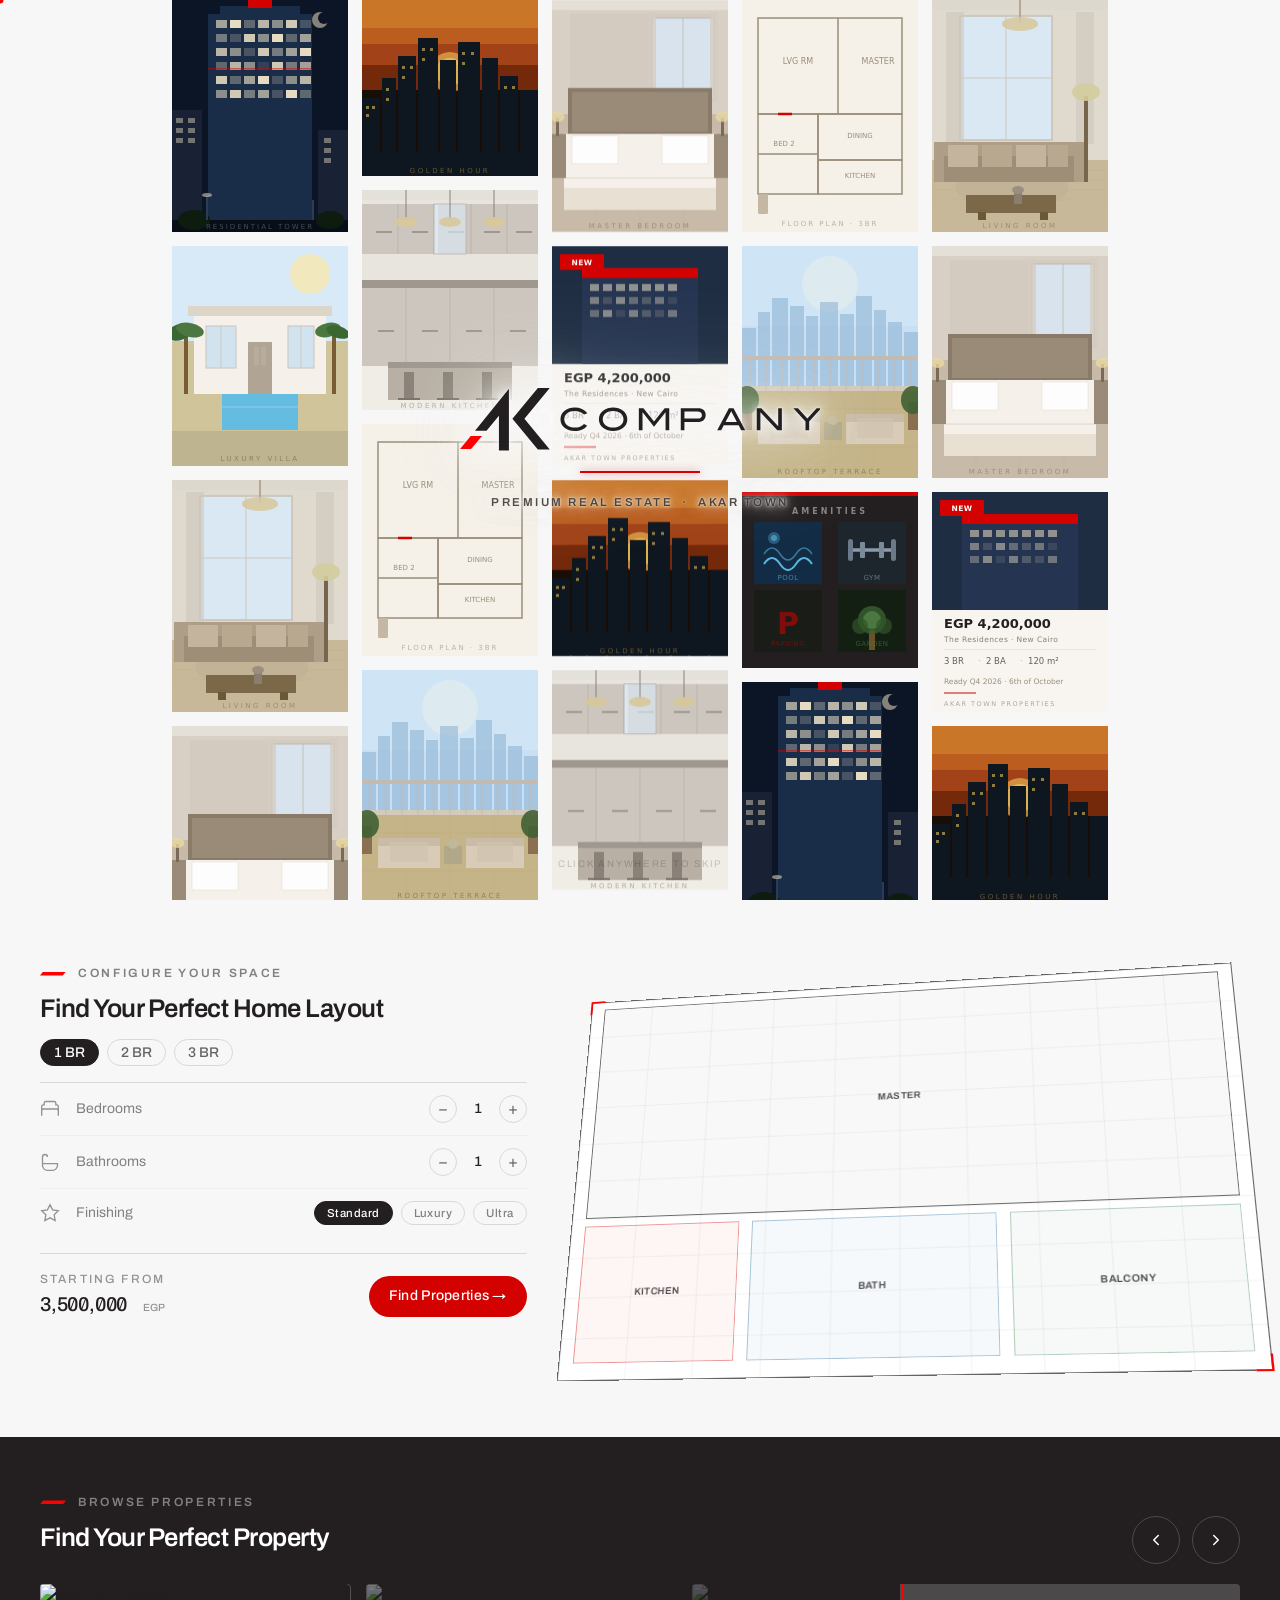
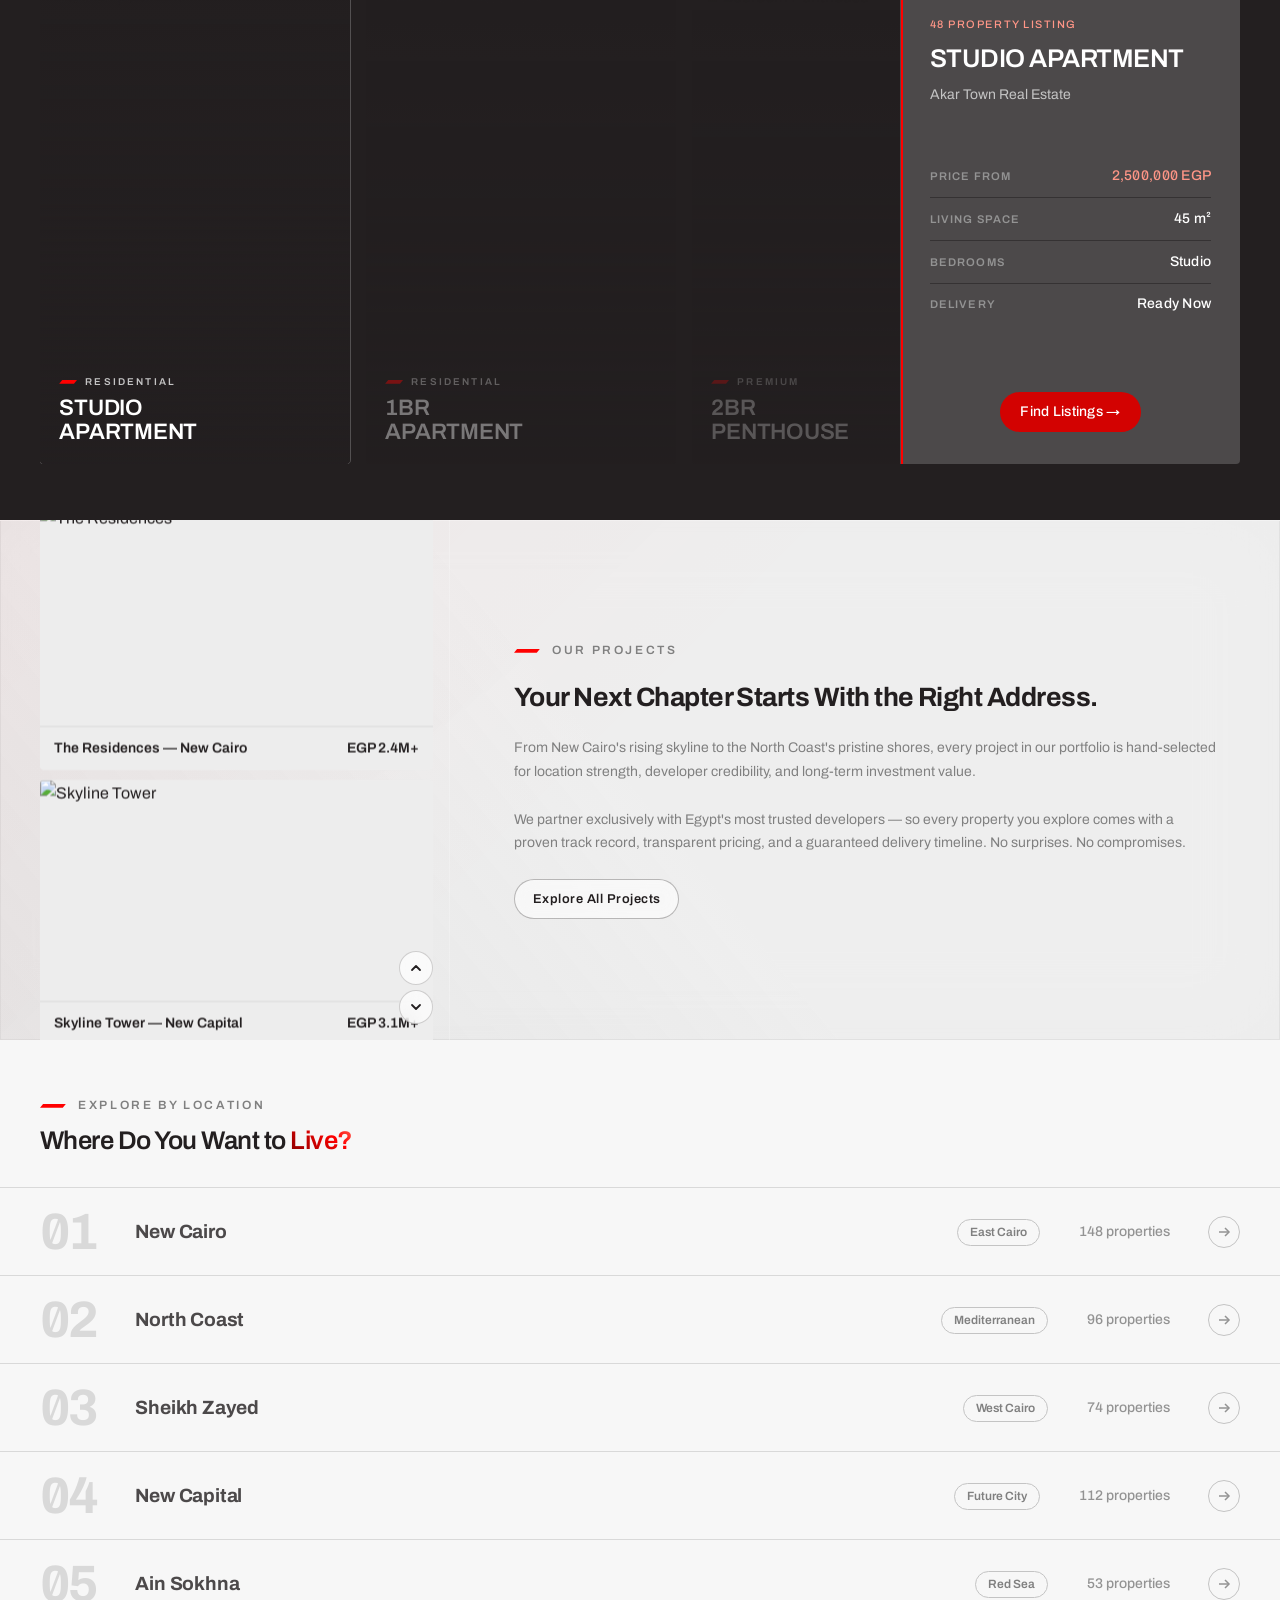
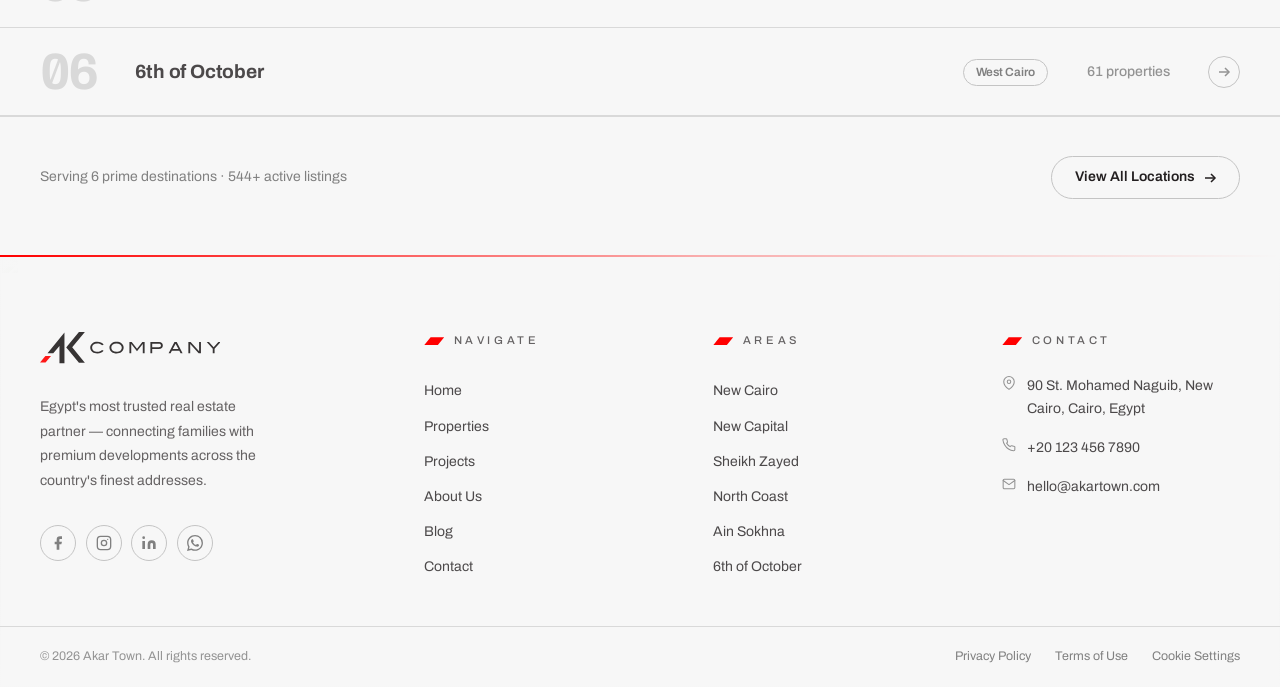
==== index.html @ 4e0f343d "Finish splash screen" ====
﻿<!doctype html>
<html lang="en">
  <head>
    <meta charset="UTF-8" />
    <meta name="viewport" content="width=device-width, initial-scale=1.0" />
    <title>Akar Town — Premium Real Estate</title>
    <link rel="icon" type="image/svg+xml" href="favicon.svg" />
    <meta
      name="description"
      content="Premium developments redefining modern living across Egypt's most sought-after locations."
    />

    <!-- Fonts — Google Fonts CDN -->
    <link rel="preconnect" href="https://fonts.googleapis.com" />
    <link rel="preconnect" href="https://fonts.gstatic.com" crossorigin />
    <link
      rel="stylesheet"
      href="https://fonts.googleapis.com/css2?family=Archivo:ital,wght@0,100..900;1,100..900&family=Noto+Kufi+Arabic:wght@100..900&display=swap"
    />
    <link rel="stylesheet" href="css/fonts.css" />

    <!-- Swiper -->
    <link
      rel="stylesheet"
      href="https://cdn.jsdelivr.net/npm/swiper@11/swiper-bundle.min.css"
    />

    <!-- Colour tokens -->
    <link rel="stylesheet" href="css/colors.css" />

    <style>
      /* ==========================================================
       BASE TOKENS
    ========================================================== */
      :root {
        --text-xs: 0.75rem;
        --text-sm: 0.875rem;
        --text-base: 1rem;
        --text-lg: 1.25rem;
        --text-display: clamp(2.4rem, 1.5rem + 3.8vw, 5rem);

        --ease-expo: cubic-bezier(0.16, 1, 0.3, 1);
        --ease-spring: cubic-bezier(0.34, 1.56, 0.64, 1);
        --dur-ui: 320ms;
        --dur-scene: 720ms;

        --container: 1320px;
        --gutter: clamp(1rem, 4vw, 2.5rem);
        --hh: 72px;

        --sp1: 0.5rem;
        --sp2: 0.75rem;
        --sp3: 1rem;
        --sp4: 1.5rem;
        --sp5: 2rem;
        --sp6: 3rem;
        --sp7: 4.5rem;
      }

      /* ==========================================================
       RESET
    ========================================================== */
      *,
      *::before,
      *::after {
        box-sizing: border-box;
        margin: 0;
        padding: 0;
      }
      html {
        scroll-behavior: smooth;
      }
      /* Fixed architectural photo — all glass sections blur over this */
      #page-bg {
        position: fixed;
        inset: 0;
        z-index: -1;
        background: url("https://images.unsplash.com/photo-1486325212027-8081e485255e?w=1920&q=90")
          center/cover no-repeat;
      }
      #page-bg::after {
        content: "";
        position: absolute;
        inset: 0;
        background: rgba(35, 31, 32, 0.3);
      }
      body {
        background: transparent;
        color: var(--n-950);
        font-family: var(--font-body);
        font-size: 1rem;
        line-height: var(--lh-body);
        overflow-x: hidden;
        cursor: none;
      }
      a {
        text-decoration: none;
        color: inherit;
      }
      img {
        display: block;
        max-width: 100%;
      }
      button {
        border: none;
        background: none;
        cursor: none;
        font-family: inherit;
      }

      /* ==========================================================
       CUSTOM CURSOR
    ========================================================== */
      #c-dot {
        position: fixed;
        z-index: 9999;
        width: 7px;
        height: 7px;
        background: var(--sig-500);
        border-radius: 50%;
        pointer-events: none;
        transform: translate(-50%, -50%);
        transition:
          width 0.2s var(--ease-spring),
          height 0.2s var(--ease-spring);
      }
      #c-ring {
        position: fixed;
        z-index: 9998;
        width: 32px;
        height: 32px;
        border: 1.5px solid rgba(255, 255, 255, 0.28);
        border-radius: 50%;
        pointer-events: none;
        transform: translate(-50%, -50%);
        transition:
          width 0.3s var(--ease-spring),
          height 0.3s var(--ease-spring),
          border-color 0.3s;
      }
      body.ch #c-dot {
        width: 11px;
        height: 11px;
      }
      body.ch #c-ring {
        width: 52px;
        height: 52px;
        border-color: rgba(255, 0, 0, 0.4);
      }

      /* ==========================================================
       .mark — diamond-facet gradient word emphasis
       Gradient at the logo's 39.5° shear angle. A bright white
       streak sweeps through at the same angle — like a diamond
       catching light along its cut face.
       Usage: <span class="mark">word</span>
    ========================================================== */

      @property --dp {
        syntax: "<percentage>";
        inherits: false;
        initial-value: -20%;
      }

      .mark {
        display: inline;
        white-space: nowrap;
        font-style: normal;
        /* Two gradient layers clipped to text glyphs */
        background:
          /* Layer 1 — diamond facet: thin white streak at logo angle */
          linear-gradient(
            39.5deg,
            transparent calc(var(--dp) - 16%),
            rgba(255, 255, 255, 0.08) calc(var(--dp) - 10%),
            rgba(255, 255, 255, 0.92) calc(var(--dp) - 1%),
            rgba(255, 255, 255, 1) var(--dp),
            rgba(255, 255, 255, 0.92) calc(var(--dp) + 1%),
            rgba(255, 255, 255, 0.08) calc(var(--dp) + 10%),
            transparent calc(var(--dp) + 16%)
          ),
          /* Layer 2 — base red gradient at logo angle */
          linear-gradient(
              39.5deg,
              var(--sig-800) 0%,
              var(--sig-700) 22%,
              var(--sig-600) 45%,
              var(--sig-500) 68%,
              var(--sig-400) 100%
            );
        -webkit-background-clip: text;
        background-clip: text;
        -webkit-text-fill-color: transparent;
        color: var(--sig-600); /* fallback */
        animation: diamond-shine 4s linear infinite;
      }

      @keyframes diamond-shine {
        0% {
          --dp: -20%;
        }
        22% {
          --dp: 120%;
        }
        22.1% {
          --dp: -20%;
        } /* instant invisible reset */
        100% {
          --dp: -20%;
        }
      }

      /* Dark sections — lighter reds so the gradient reads on dark ground */
      .on-ink .mark {
        background:
          linear-gradient(
            39.5deg,
            transparent calc(var(--dp) - 16%),
            rgba(255, 255, 255, 0.92) calc(var(--dp) - 1%),
            rgba(255, 255, 255, 1) var(--dp),
            rgba(255, 255, 255, 0.92) calc(var(--dp) + 1%),
            transparent calc(var(--dp) + 16%)
          ),
          linear-gradient(
            39.5deg,
            var(--sig-600) 0%,
            var(--sig-500) 35%,
            var(--sig-400) 65%,
            var(--sig-300) 100%
          );
        -webkit-background-clip: text;
        background-clip: text;
        -webkit-text-fill-color: transparent;
      }

      @media (prefers-reduced-motion: reduce) {
        .mark {
          animation: none;
        }
      }

      /* ==========================================================
       GLOBAL NUMERIC TREATMENT
       All elements displaying numbers use Playfair Display with
       tabular figures + slashed zero OpenType features.
    ========================================================== */
      .fnd-step-val,
      .fnd-price-val,
      .fnd-price-input,
      .fnd-area-inp,
      .fnd-area-sep,
      .fnd-area-unit,
      .fnd-row-val,
      .fnd-chip-num,
      .fnd-room-s,
      .props-det-val,
      .props-det-count,
      .ibt-n,
      .hs-num,
      .hn-counter,
      .iv,
      .loc-prop-count,
      .loc-num,
      .loc-stat-val,
      .proj-card-price {
        font-family: var(--font-data);
        font-variant-numeric: tabular-nums;
        font-feature-settings:
          "tnum" 1,
          "zero" 1;
      }

      /* ==========================================================
       SHARED LAYOUT
    ========================================================== */
      .container {
        width: 100%;
        max-width: calc(var(--container) + var(--gutter) * 2);
        margin: 0 auto;
        padding: 0 var(--gutter);
      }

      /* ==========================================================
       BUTTONS
    ========================================================== */
      .btn {
        display: inline-flex;
        align-items: center;
        gap: var(--sp2);
        font-family: var(--font-body);
        font-size: 13px;
        font-weight: 500;
        letter-spacing: 0.03em;
        padding: 12px 18px;
        line-height: 1;
        border-radius: 100px;
        white-space: nowrap;
        cursor: none;
        transition: all var(--dur-ui) var(--ease-expo);
        border: none;
      }
      .btn-ghost {
        background: rgba(255, 255, 255, 0.08);
        border: 1px solid rgba(255, 255, 255, 0.2);
        color: rgba(255, 255, 255, 0.75);
      }
      .btn-ghost:hover {
        background: rgba(255, 255, 255, 0.14);
        border-color: rgba(255, 255, 255, 0.35);
        color: #fff;
      }
      .btn-accent {
        background: var(--accent-fill);
        color: var(--n-0);
        box-shadow: 0 2px 14px rgba(211, 2, 1, 0.3);
      }
      .btn-accent:hover {
        background: var(--accent-fill-hover);
        transform: translateY(-1px);
      }
      .btn-accent:active {
        transform: translateY(0);
      }

      /* ==========================================================
       MOBILE OVERLAY
    ========================================================== */
      .mob {
        position: fixed;
        inset: 0;
        z-index: 990;
        background: rgba(35, 31, 32, 0.97);
        backdrop-filter: blur(28px);
        display: flex;
        flex-direction: column;
        align-items: center;
        justify-content: center;
        gap: var(--sp2);
        transform: translateY(-100%);
        visibility: hidden;
        pointer-events: none;
        transition:
          transform 0.65s var(--ease-expo),
          visibility 0s 0.65s;
      }
      .mob.open {
        transform: translateY(0);
        visibility: visible;
        pointer-events: auto;
        transition:
          transform 0.65s var(--ease-expo),
          visibility 0s 0s;
      }
      .mob a {
        font-family: var(--font-display);
        font-size: clamp(2rem, 7vw, 3.5rem);
        font-weight: 300;
        color: rgba(255, 255, 255, 0.35);
        letter-spacing: -0.01em;
        padding: var(--sp1) var(--sp6);
        transition: color var(--dur-ui);
      }
      .mob a:hover {
        color: var(--n-0);
      }
      .mob-x {
        position: absolute;
        top: var(--sp4);
        right: var(--sp5);
        font-size: 1.4rem;
        color: rgba(255, 255, 255, 0.3);
        padding: var(--sp2);
        transition: color var(--dur-ui);
        cursor: none;
      }
      .mob-x:hover {
        color: var(--n-0);
      }

      /* ==========================================================
       SITE HEADER
    ========================================================== */
      .site-header {
        position: fixed;
        inset: 0 0 auto 0;
        z-index: 1000;
        height: var(--hh);
        color: var(--n-0);
        transition:
          height var(--dur-ui) var(--ease-expo),
          background var(--dur-scene) var(--ease-expo),
          box-shadow var(--dur-scene);
      }
      .hdr-inner {
        display: flex;
        align-items: center;
        justify-content: space-between;
        gap: var(--sp5);
        height: 100%;
        width: 100%;
        max-width: calc(var(--container) + var(--gutter) * 2);
        margin: 0 auto;
        padding: 0 var(--gutter);
      }
      .site-header.scrolled {
        height: 60px;
        background: rgba(35, 31, 32, 0.8);
        backdrop-filter: blur(24px) saturate(180%);
        -webkit-backdrop-filter: blur(24px) saturate(180%);
        box-shadow:
          0 1px 0 rgba(255, 255, 255, 0.07),
          0 4px 28px rgba(0, 0, 0, 0.35);
      }
      .logo {
        display: flex;
        align-items: center;
        gap: var(--sp2);
        flex-shrink: 0;
        cursor: none;
      }
      .logo-icon {
        width: 38px;
        height: 38px;
        flex-shrink: 0;
      }
      .logo-words {
        line-height: 1;
      }
      .logo-name {
        display: block;
        font-family: var(--font-display);
        font-size: 1.1rem;
        font-weight: 600;
        letter-spacing: 0.09em;
        color: var(--n-0);
      }
      .logo-sub {
        display: block;
        font-size: 0.58rem;
        font-weight: 500;
        letter-spacing: 0.26em;
        text-transform: uppercase;
        color: rgba(255, 255, 255, 0.32);
        margin-top: 4px;
      }
      .main-nav {
        display: flex;
        align-items: center;
        gap: 2px;
      }
      .main-nav a {
        font-size: var(--text-sm);
        font-weight: 500;
        color: rgba(255, 255, 255, 0.52);
        padding: 8px 14px;
        border-radius: 100px;
        white-space: nowrap;
        transition:
          color var(--dur-ui),
          background var(--dur-ui);
      }
      .main-nav a:hover {
        color: var(--n-0);
        background: rgba(255, 255, 255, 0.07);
      }
      .main-nav a.active {
        color: var(--n-0);
      }
      .hdr-right {
        display: flex;
        align-items: center;
        gap: 8px;
        flex-shrink: 0;
      }
      .lang-toggle {
        flex-shrink: 0;
        padding: 11px 18px !important;
      }
      .lang-toggle svg {
        flex-shrink: 0;
      }
      @media (max-width: 600px) {
        .lang-toggle svg {
          display: none;
        }
      }
      .hamburger {
        display: none;
        flex-direction: column;
        justify-content: center;
        gap: 5px;
        width: 28px;
        height: 28px;
        cursor: none;
        flex-shrink: 0;
      }
      .hamburger span {
        display: block;
        width: 100%;
        height: 1.5px;
        background: var(--n-0);
        border-radius: 1px;
        transition: all 0.38s var(--ease-expo);
        transform-origin: center;
      }
      .hamburger.open span:nth-child(1) {
        transform: translateY(6.5px) rotate(45deg);
      }
      .hamburger.open span:nth-child(2) {
        opacity: 0;
        transform: scaleX(0);
      }
      .hamburger.open span:nth-child(3) {
        transform: translateY(-6.5px) rotate(-45deg);
      }

      /* ==========================================================
       HERO
    ========================================================== */
      .hero {
        position: relative;
        width: 100%;
        height: 100vh;
        min-height: 640px;
        display: flex;
        flex-direction: column;
        align-items: center;
        overflow: hidden;
      }
      .hero-bg {
        position: absolute;
        inset: 0;
        z-index: 0;
      }
      .hero-photo {
        position: absolute;
        inset: 0;
        background: url("https://images.unsplash.com/photo-1486325212027-8081e485255e?w=1920&q=90")
          center/cover no-repeat;
        filter: blur(5px);
        transform: scale(1.1);
      }
      .hero-scrim {
        position: absolute;
        inset: 0;
        background: linear-gradient(
          180deg,
          rgba(35, 31, 32, 0.6) 0%,
          rgba(35, 31, 32, 0.18) 35%,
          rgba(35, 31, 32, 0.55) 72%,
          rgba(35, 31, 32, 0.82) 100%
        );
      }
      /* Film grain — adds texture depth to the dark hero */
      .hero::after {
        content: "";
        position: absolute;
        inset: 0;
        z-index: 3;
        pointer-events: none;
        opacity: 0.028;
        background-image: url("data:image/svg+xml,%3Csvg viewBox='0 0 200 200' xmlns='http://www.w3.org/2000/svg'%3E%3Cfilter id='grain'%3E%3CfeTurbulence type='fractalNoise' baseFrequency='0.85' numOctaves='4' stitchTiles='stitch'/%3E%3C/filter%3E%3Crect width='100%25' height='100%25' filter='url(%23grain)'/%3E%3C/svg%3E");
        background-size: 160px 160px;
        background-repeat: repeat;
      }
      .hero-inner {
        position: relative;
        z-index: 2;
        width: 100%;
        height: 100%;
        padding: calc(var(--hh) + var(--sp4)) 0 0;
        display: flex;
        flex-direction: column;
        align-items: center;
      }
      .hero-kicker {
        display: inline-flex;
        align-items: center;
        gap: var(--sp2);
        font-size: var(--text-xs);
        font-weight: 500;
        letter-spacing: 0.24em;
        text-transform: uppercase;
        color: var(--n-500);
        margin-bottom: var(--sp4);
        opacity: 0;
      }
      .kicker-dot {
        width: 6px;
        height: 6px;
        background: var(--sig-500);
        border-radius: 50%;
        flex-shrink: 0;
        animation: blink 2.4s ease-in-out infinite;
      }
      @keyframes blink {
        0%,
        100% {
          box-shadow: 0 0 0 0 rgba(255, 0, 0, 0.55);
        }
        50% {
          box-shadow: 0 0 0 5px rgba(255, 0, 0, 0);
        }
      }
      .hero-h1 {
        font-family: var(--font-display);
        font-size: var(--text-display);
        font-weight: 300;
        line-height: 0.92;
        letter-spacing: -0.025em;
        color: var(--n-0);
        text-align: center;
        max-width: 820px;
        margin-bottom: var(--sp4);
        opacity: 0;
      }
      .hero-h1 em {
        font-style: italic;
        color: var(--n-400);
      }
      .hero-h1 .hl-red {
        font-style: italic;
        color: var(--sig-500);
      }
      .hero-lead {
        font-size: var(--text-lg);
        font-weight: 300;
        line-height: 1.75;
        color: var(--n-500);
        text-align: center;
        max-width: 440px;
        margin: 0 auto var(--sp7);
        opacity: 0;
      }
      /* ── Coverflow fan slider ── */
      .hero-stage {
        position: relative;
        width: 100%;
        opacity: 0;
        display: flex;
        flex-direction: column;
        min-height: 0;
      }
      .swiper.hero-swiper {
        width: 100%;
        flex: 1;
        min-height: 0;
        padding-bottom: var(--sp2);
        box-sizing: content-box;
      }

      /* Opacity lives on the SLIDE so Swiper's class additions hit directly */
      .swiper-slide {
        width: clamp(260px, 24vw, 380px);
        height: clamp(320px, calc(100vh - 440px), 720px);
        cursor: none;
        opacity: 0.45;
        transition: opacity 0.7s var(--ease-expo);
      }
      .swiper-slide-active {
        opacity: 1;
      }
      .swiper-slide-prev,
      .swiper-slide-next {
        opacity: 0.72;
      }

      /* Inner wrapper: only for border-radius clip + border — NO own transform */
      .hs-inner {
        width: 100%;
        height: 100%;
        border-radius: 4px;
        overflow: hidden;
        position: relative;
        transition: border-color 0.7s var(--ease-expo);
        border: 1px solid rgba(255, 255, 255, 0.14);
      }
      /* Active card — brighter border */
      .swiper-slide-active .hs-inner {
        border-color: rgba(255, 255, 255, 0.36);
      }
      /* Inactive cards pushed back slightly */
      .swiper-slide:not(.swiper-slide-active) .hs-inner {
        filter: brightness(0.8) saturate(0.72);
      }
      /* Glass sheen diagonal — sits above everything, pointer-events off */
      .hs-inner::after {
        content: "";
        position: absolute;
        inset: 0;
        pointer-events: none;
        border-radius: 4px;
        background: linear-gradient(
          142deg,
          rgba(255, 255, 255, 0.16) 0%,
          rgba(255, 255, 255, 0.05) 26%,
          transparent 54%
        );
        z-index: 20;
      }

      /* Photo */
      .hs-photo {
        position: absolute;
        inset: 0;
        background-size: cover;
        background-position: center;
        transition: transform 1.2s var(--ease-expo);
      }
      .swiper-slide-active .hs-photo {
        transform: scale(1.04);
      }
      .cp1 {
        background-image: url("https://images.unsplash.com/photo-1545324418-cc1a3fa10c00?w=700&q=85");
      }
      .cp2 {
        background-image: url("https://images.unsplash.com/photo-1486325212027-8081e485255e?w=700&q=85");
      }
      .cp3 {
        background-image: url("https://images.unsplash.com/photo-1600596542815-ffad4c1539a9?w=700&q=85");
      }
      .cp4 {
        background-image: url("https://images.unsplash.com/photo-1600047509807-ba8f99d2cdde?w=700&q=85");
      }
      .cp5 {
        background-image: url("https://images.unsplash.com/photo-1600585154340-be6161a56a0c?w=700&q=85");
      }
      .cp6 {
        background-image: url("https://images.unsplash.com/photo-1600596542815-ffad4c1539a9?w=700&q=85");
      }

      /* Scrims */
      .hs-scrim-top {
        position: absolute;
        inset: 0;
        background: linear-gradient(
          180deg,
          rgba(35, 31, 32, 0.45) 0%,
          transparent 28%
        );
      }
      .hs-scrim-bot {
        position: absolute;
        inset: 0;
        background: linear-gradient(
          180deg,
          transparent 30%,
          rgba(35, 31, 32, 0.65) 62%,
          rgba(35, 31, 32, 0.97) 100%
        );
      }
      /* Content */
      .hs-body {
        position: absolute;
        inset: 0;
        padding: 16px 18px 20px;
        display: flex;
        flex-direction: column;
        justify-content: space-between;
      }
      .hs-top {
        display: flex;
        align-items: flex-start;
        justify-content: space-between;
      }
      .hs-badge {
        font-size: 9px;
        font-weight: 600;
        letter-spacing: 0.13em;
        text-transform: uppercase;
        padding: 4px 11px;
        border-radius: 100px;
        backdrop-filter: blur(10px);
        -webkit-backdrop-filter: blur(10px);
        background: rgba(255, 255, 255, 0.1);
        border: 1px solid rgba(255, 255, 255, 0.18);
        color: rgba(255, 255, 255, 0.8);
      }
      .hs-badge--sale {
        background: rgba(255, 0, 0, 0.18);
        border-color: rgba(255, 0, 0, 0.35);
        color: var(--sig-200);
      }
      .hs-badge--launch {
        background: rgba(0, 200, 100, 0.14);
        border-color: rgba(0, 200, 100, 0.3);
        color: #88ffcc;
      }
      .hs-badge--ready {
        background: rgba(27, 108, 54, 0.16);
        border-color: rgba(27, 108, 54, 0.32);
        color: #90e8a8;
      }
      /* Decorative number */
      .hs-num {
        font-family: var(--font-data);
        font-variant-numeric: tabular-nums;
        font-feature-settings:
          "tnum" 1,
          "zero" 1;
        font-size: 5rem;
        font-weight: 500;
        line-height: 1;
        color: rgba(255, 255, 255, 0.07);
        user-select: none;
        letter-spacing: -0.02em;
        transition: color 0.5s ease;
      }
      .swiper-slide-active .hs-num {
        color: rgba(255, 255, 255, 0.12);
      }
      /* Bottom content */
      .hs-cat {
        font-size: 9px;
        font-weight: 600;
        letter-spacing: 0.22em;
        text-transform: uppercase;
        color: rgba(255, 255, 255, 0.38);
        margin-bottom: 5px;
        transition: color 0.5s ease;
      }
      .swiper-slide-active .hs-cat {
        color: var(--n-400);
      }
      .hs-title {
        font-family: var(--font-display);
        font-size: 1.75rem;
        font-weight: 500;
        color: var(--n-0);
        line-height: 1.05;
        margin-bottom: 6px;
      }
      .hs-loc {
        display: flex;
        align-items: center;
        gap: 4px;
        font-size: 11px;
        color: rgba(255, 255, 255, 0.45);
      }
      .swiper-slide-active .hs-loc {
        color: var(--n-500);
      }
      .hs-loc svg {
        width: 10px;
        height: 10px;
        flex-shrink: 0;
      }

      /* ── Custom hero navigation ── */
      .hero-nav {
        display: flex;
        align-items: center;
        gap: var(--sp4);
        flex-shrink: 0;
        align-self: center;
        padding: var(--sp2) 0;
      }
      .hn-btn {
        width: 30px;
        height: 30px;
        border-radius: 50%;
        flex-shrink: 0;
        background: rgba(255, 255, 255, 0.07);
        border: 1px solid rgba(255, 255, 255, 0.14);
        display: flex;
        align-items: center;
        justify-content: center;
        color: rgba(255, 255, 255, 0.55);
        cursor: none;
        transition: all var(--dur-ui) var(--ease-expo);
      }
      .hn-btn svg {
        width: 16px;
        height: 16px;
      }
      .hn-btn:hover {
        background: var(--accent-fill);
        border-color: var(--accent-fill);
        color: var(--n-0);
        transform: scale(1.08);
      }
      .hn-counter {
        display: flex;
        align-items: center;
        gap: 5px;
        font-family: var(--font-data);
        font-variant-numeric: tabular-nums;
        font-feature-settings:
          "tnum" 1,
          "zero" 1;
        font-size: var(--text-sm);
      }
      #hn-curr {
        color: var(--n-0);
        font-weight: 500;
      }
      .hn-sep {
        color: rgba(255, 255, 255, 0.16);
      }
      .hn-tot {
        color: rgba(255, 255, 255, 0.28);
      }
      .hn-progress {
        width: 96px;
        height: 2px;
        background: rgba(255, 255, 255, 0.1);
        border-radius: 1px;
        overflow: hidden;
      }
      #hn-bar {
        height: 100%;
        background: var(--sig-500);
        border-radius: 1px;
        transition: width 0.6s var(--ease-expo);
      }

      .hero-info {
        width: 100%;
        max-width: 960px;
        padding: var(--sp2) var(--sp5) var(--sp5);
        opacity: 0;
        flex-shrink: 0;
      }
      .info-glass {
        background: rgba(255, 255, 255, 0.07);
        backdrop-filter: blur(22px) saturate(180%);
        -webkit-backdrop-filter: blur(22px) saturate(180%);
        border: 1px solid rgba(255, 255, 255, 0.1);
        border-radius: 4px;
        padding: 20px 36px;
        display: flex;
        align-items: center;
        box-shadow: 0 24px 48px rgba(35, 31, 32, 0.35);
      }
      .ic {
        flex: 1;
        display: flex;
        flex-direction: column;
        gap: 3px;
        padding: 0 28px;
        transition:
          opacity var(--dur-ui) var(--ease-expo),
          transform var(--dur-ui) var(--ease-expo);
      }
      .ic:first-child {
        padding-left: 4px;
      }
      .ic-cta {
        flex: none;
        padding-right: 4px;
        display: flex;
        justify-content: flex-end;
        align-items: center;
      }
      .isep {
        width: 1px;
        height: 36px;
        flex-shrink: 0;
        background: rgba(255, 255, 255, 0.1);
      }
      .il {
        font-size: var(--text-xs);
        font-weight: 500;
        letter-spacing: 0.2em;
        text-transform: uppercase;
        color: var(--n-500);
      }
      .iv {
        font-size: 1.35rem;
        font-weight: 500;
        color: var(--n-0);
        line-height: 1;
      }
      .iv sub {
        font-size: 0.65rem;
        color: var(--n-600);
        vertical-align: baseline;
        margin-left: 3px;
      }
      .sh-track {
        width: 1px;
        height: 52px;
        background: rgba(255, 255, 255, 0.14);
        position: relative;
        overflow: hidden;
      }
      .sh-run {
        position: absolute;
        top: 0;
        left: 0;
        right: 0;
        height: 22px;
        background: linear-gradient(180deg, var(--sig-500), transparent);
        animation: shrun 2.2s ease-in-out infinite;
      }
      @keyframes shrun {
        0% {
          top: -22px;
          opacity: 0;
        }
        15% {
          opacity: 1;
        }
        80% {
          opacity: 1;
        }
        100% {
          top: 100%;
          opacity: 0;
        }
      }
      .sh-label {
        font-size: var(--text-xs);
        letter-spacing: 0.24em;
        text-transform: uppercase;
        color: rgba(255, 255, 255, 0.2);
      }

      /* ==========================================================
       RESPONSIVE
    ========================================================== */
      @media (max-width: 1100px) {
      }

      /* Desktop — explicitly lock desktop state so nothing leaks */
      @media (min-width: 1025px) {
        .main-nav {
          display: flex;
        }
        .btn-ghost {
          display: inline-flex;
        }
        .hamburger {
          display: none;
        }
      }

      /* Tablet / mobile */
      @media (max-width: 1024px) {
        .main-nav,
        .btn-ghost,
        .btn-accent {
          display: none;
        }
        .hamburger {
          display: flex;
        }
      }
      /* RTL — shrink nav + buttons so Arabic labels fit without collapsing */
      [dir="rtl"] .main-nav a {
        font-size: 11px;
        padding: 7px 9px;
      }
      [dir="rtl"] .hdr-right .btn,
      [dir="rtl"] .btn-ghost,
      [dir="rtl"] .btn-accent {
        font-size: 11px;
        padding: 7px 13px;
      }
      @media (max-width: 768px) {
        :root {
          --hh: 58px;
        }
        .swiper-slide {
          width: 220px;
        }
        .hs-num {
          font-size: 4rem;
        }
        .hs-title {
          font-size: 1.45rem;
        }
        .hero-nav {
          gap: var(--sp3);
        }
        .hn-progress {
          width: 60px;
        }
        .info-glass {
          flex-wrap: wrap;
          padding: 16px 20px;
          gap: 0;
        }
        .isep {
          display: none;
        }
        .ic {
          flex: none;
          width: 50%;
          padding: var(--sp2) var(--sp3);
        }
        .ic-cta {
          width: 100%;
          justify-content: center;
          padding: var(--sp3) var(--sp3) var(--sp2);
        }
        .il {
          letter-spacing: 0.1em;
        }
      }
      @media (max-width: 520px) {
        .swiper-slide {
          width: 185px;
        }
        .hs-num {
          font-size: 3rem;
        }
        .hs-title {
          font-size: 1.25rem;
        }
        .hn-progress {
          display: none;
        }
      }
      @media (max-width: 480px) {
        .hero-info {
          padding-left: var(--sp3);
          padding-right: var(--sp3);
        }
        .info-glass {
          padding: 10px 14px;
        }
        .ic {
          width: 100%;
          padding: 10px 8px;
          border-bottom: 1px solid rgba(255, 255, 255, 0.07);
        }
        .ic:last-child,
        .ic-cta {
          border-bottom: none;
        }
        .il {
          font-size: 10px;
          letter-spacing: 0.08em;
        }
        .iv {
          font-size: 1.15rem;
        }
        .ic-cta {
          padding: 12px 8px 8px;
        }
      }
      @media (prefers-reduced-motion: reduce) {
        .sh-run,
        .kicker-dot {
          animation: none;
        }
      }

      /* ==========================================================
       FIND YOUR SPACE — SECTION
      ========================================================== */
      .sec-finder {
        background: var(--n-50);
        padding: clamp(3rem, 5vw, 4.5rem) 0;
        position: relative;
        overflow: hidden;
      }

      .finder-inner {
        display: grid;
        grid-template-columns: 5fr 7fr;
        gap: var(--sp5);
        align-items: start;
      }

      /* ── Left panel ── */
      .fnd-config {
        opacity: 0;
        transform: translate(-39px, 48px);
      }

      .fnd-eyebrow {
        display: flex;
        align-items: center;
        gap: var(--sp2);
      }
      /* ── .slab — the red parallelogram from the AK logo ──
         clip-path reproduces the exact logo geometry:
         top edge offset right, bottom flush left, both parallel at 39.5°.
         Use --slab-w / --slab-h to size; shape auto-adjusts. */
      .slab {
        --slab-w: 28px;
        --slab-h: 4px;
        width: var(--slab-w);
        height: var(--slab-h);
        background: var(--sig-500);
        flex-shrink: 0;
        clip-path: polygon(
          calc(var(--slab-h) * 0.81) 0%,
          100% 0%,
          calc(100% - var(--slab-h) * 0.81) 100%,
          0% 100%
        );
      }
      [dir="rtl"] .slab {
        clip-path: polygon(
          0% 0%,
          calc(100% - var(--slab-h) * 0.81) 0%,
          100% 100%,
          calc(var(--slab-h) * 0.81) 100%
        );
      }
      /* RTL — flip directional arrows */
      [dir="rtl"] .hn-btn svg,
      [dir="rtl"] .props-nav-btn svg,
      [dir="rtl"] .proj-ctrl svg,
      [dir="rtl"] .loc-arrow svg {
        transform: scaleX(-1);
      }

      .fnd-eyebrow-slab {
        --slab-w: 26px;
        --slab-h: 4px;
      }
      .fnd-eyebrow-text {
        font-family: var(--font-body);
        font-size: var(--text-xs);
        font-weight: 600;
        letter-spacing: 0.22em;
        text-transform: uppercase;
        color: var(--n-600);
      }

      .fnd-heading {
        font-family: var(--font-display);
        font-size: clamp(1.4rem, 2.5vw, 2.4rem);
        font-weight: 600;
        line-height: 1.1;
        letter-spacing: -0.02em;
        color: var(--text);
        margin: var(--sp2) 0 var(--sp3);
      }

      /* Type pills row */
      .fnd-pills {
        display: flex;
        flex-wrap: wrap;
        gap: var(--sp1);
        margin-bottom: var(--sp3);
      }
      .fnd-pill {
        font-family: var(--font-body);
        font-size: var(--text-sm);
        font-weight: 500;
        padding: 5px 13px;
        border-radius: 100px;
        border: 1.5px solid var(--n-200);
        background: transparent;
        color: var(--n-700);
        cursor: none;
        transition:
          background var(--dur-ui) var(--ease-expo),
          color var(--dur-ui) var(--ease-expo),
          border-color var(--dur-ui) var(--ease-expo),
          transform var(--dur-ui) var(--ease-expo);
      }
      .fnd-pill:hover {
        border-color: var(--n-500);
        color: var(--n-950);
        transform: translateY(-1px);
      }
      .fnd-pill.active {
        background: var(--n-950);
        color: var(--n-0);
        border-color: var(--n-950);
      }

      /* Filter rows */
      .fnd-rows {
        border-top: 1px solid var(--n-200);
        margin-bottom: var(--sp3);
      }
      .fnd-row {
        display: flex;
        align-items: center;
        gap: var(--sp3);
        padding: var(--sp2) 0;
        border-bottom: 1px solid var(--n-100);
      }
      .fnd-row:last-child {
        border-bottom: none;
      }
      .fnd-row-icon {
        width: 20px;
        height: 20px;
        flex-shrink: 0;
        color: var(--n-500);
      }
      .fnd-row-label {
        font-family: var(--font-body);
        font-size: var(--text-sm);
        color: var(--n-600);
        flex: 1;
      }
      .fnd-row-val {
        font-family: var(--font-data);
        font-size: var(--text-sm);
        font-weight: 500;
        color: var(--n-950);
        min-width: 60px;
        text-align: right;
        letter-spacing: 0.01em;
      }

      /* Stepper */
      .fnd-stepper {
        display: flex;
        align-items: center;
        gap: var(--sp2);
      }
      .fnd-step-btn {
        width: 28px;
        height: 28px;
        border-radius: 50%;
        border: 1.5px solid var(--n-200);
        background: transparent;
        color: var(--n-700);
        cursor: none;
        display: flex;
        align-items: center;
        justify-content: center;
        flex-shrink: 0;
        transition:
          background var(--dur-ui) var(--ease-expo),
          color var(--dur-ui) var(--ease-expo),
          border-color var(--dur-ui) var(--ease-expo),
          transform var(--dur-ui) var(--ease-expo);
        font-size: 1rem;
        line-height: 1;
        padding: 0;
      }
      .fnd-step-btn:hover {
        background: var(--n-950);
        color: var(--n-0);
        border-color: var(--n-950);
        transform: scale(1.08);
      }
      .fnd-step-val {
        font-family: var(--font-data);
        font-size: var(--text-sm);
        font-weight: 500;
        color: var(--n-950);
        min-width: 18px;
        text-align: center;
        letter-spacing: 0.02em;
      }

      /* Finishing pills */
      .fnd-finish-group {
        display: flex;
        gap: var(--sp1);
      }
      .fnd-finish {
        font-family: var(--font-body);
        font-size: 0.72rem;
        font-weight: 500;
        letter-spacing: 0.04em;
        padding: 5px 12px;
        border-radius: 100px;
        border: 1.5px solid var(--n-200);
        background: transparent;
        color: var(--n-600);
        cursor: none;
        transition:
          background var(--dur-ui) var(--ease-expo),
          color var(--dur-ui) var(--ease-expo),
          border-color var(--dur-ui) var(--ease-expo);
      }
      .fnd-finish:hover {
        border-color: var(--n-500);
        color: var(--n-950);
      }
      .fnd-finish.active {
        background: var(--n-950);
        color: var(--n-0);
        border-color: var(--n-950);
      }

      /* Area range inputs */
      .fnd-area-range {
        display: flex;
        align-items: center;
        gap: 6px;
      }
      .fnd-area-inp {
        font-family: var(--font-data);
        font-size: var(--text-sm);
        font-weight: 500;
        color: var(--n-950);
        background: transparent;
        border: none;
        width: 52px;
        text-align: center;
        padding: 2px 2px 3px;
        letter-spacing: 0.02em;
        outline: none;
        cursor: text;
        transition: border-color var(--dur-ui) var(--ease-expo);
        -moz-appearance: textfield;
      }
      .fnd-area-inp::-webkit-inner-spin-button,
      .fnd-area-inp::-webkit-outer-spin-button {
        -webkit-appearance: none;
      }
      .fnd-area-inp:focus {
        border-bottom-color: var(--sig-600);
      }
      .fnd-area-sep {
        font-size: var(--text-sm);
        color: var(--n-400);
        user-select: none;
      }
      .fnd-area-unit {
        font-size: 0.72rem;
        color: var(--n-500);
        letter-spacing: 0.04em;
      }

      /* Footer: price + CTA */
      .fnd-footer {
        display: flex;
        align-items: flex-end;
        justify-content: space-between;
        gap: var(--sp3);
        padding-top: var(--sp3);
        border-top: 1px solid var(--n-200);
        flex-wrap: wrap;
      }
      .fnd-price-block {
        display: flex;
        flex-direction: column;
        gap: 3px;
      }
      .fnd-price-label {
        font-family: var(--font-body);
        font-size: var(--text-xs);
        font-weight: 500;
        letter-spacing: 0.18em;
        text-transform: uppercase;
        color: var(--n-500);
      }
      .fnd-price-val {
        display: flex;
        align-items: baseline;
      }
      .fnd-price-val sub {
        font-size: 0.65rem;
        font-weight: 500;
        color: var(--n-500);
        vertical-align: baseline;
        margin-left: 4px;
      }
      .fnd-price-input {
        font-size: 1.25rem;
        font-weight: 500;
        color: var(--n-950);
        line-height: 1;
        letter-spacing: -0.01em;
        border: none;
        border-bottom: 1px solid transparent;
        outline: none;
        background: transparent;
        padding: 0 0 1px;
        width: 9ch;
        transition:
          color 0.15s,
          border-color 0.15s;
        cursor: pointer;
      }
      .fnd-price-input:focus {
        color: var(--accent-fill);
        border-bottom-color: var(--accent-fill);
        cursor: text;
      }
      .fnd-cta {
        display: inline-flex;
        align-items: center;
        gap: var(--sp2);
        font-family: var(--font-body);
        font-size: var(--text-sm);
        font-weight: 500;
        letter-spacing: 0.02em;
        padding: 9px 20px;
        border-radius: 100px;
        background: var(--accent-fill);
        color: var(--n-0);
        border: none;
        cursor: none;
        transition:
          background var(--dur-ui) var(--ease-expo),
          transform var(--dur-ui) var(--ease-expo);
        text-decoration: none;
        white-space: nowrap;
      }
      .fnd-cta:hover {
        background: var(--accent-fill-hover, #b80100);
        transform: translateY(-2px);
      }
      .fnd-cta:active {
        transform: translateY(0);
      }

      /* ── Right panel ── */
      .fnd-visual {
        position: relative;
        opacity: 0;
        transform: translate(20px, 48px);
      }

      /* 3-D floor plan */
      .fnd-plan-wrap {
        perspective: 1100px;
        perspective-origin: 50% 45%;
      }
      .fnd-plan {
        position: relative;
        width: 100%;
        aspect-ratio: 5 / 3;
        background: var(--paper, var(--n-0));
        border: 1.5px solid var(--n-700);
        transform: rotateX(18deg) rotateY(-8deg);
        transform-style: preserve-3d;
        will-change: transform;
        background-image:
          linear-gradient(rgba(100, 98, 99, 0.08) 1px, transparent 1px),
          linear-gradient(90deg, rgba(100, 98, 99, 0.08) 1px, transparent 1px);
        background-size: 10% 10%;
      }
      /* Corner accent brackets */
      .fnd-plan::before,
      .fnd-plan::after {
        content: "";
        position: absolute;
        width: 16px;
        height: 16px;
        pointer-events: none;
        z-index: 5;
      }
      .fnd-plan::before {
        top: -2px;
        left: -2px;
        border-top: 2.5px solid var(--sig-500);
        border-left: 2.5px solid var(--sig-500);
      }
      .fnd-plan::after {
        bottom: -2px;
        right: -2px;
        border-bottom: 2.5px solid var(--sig-500);
        border-right: 2.5px solid var(--sig-500);
      }

      /* Rooms */
      .fnd-room {
        position: absolute;
        border: 1.5px solid rgba(35, 31, 32, 0.65);
        display: flex;
        flex-direction: column;
        align-items: center;
        justify-content: center;
        gap: 2px;
        padding: 4px;
        box-sizing: border-box;
        overflow: hidden;
      }
      .fnd-room[data-t="bed"] {
        background: rgba(35, 31, 32, 0.03);
      }
      .fnd-room[data-t="live"] {
        background: rgba(35, 31, 32, 0.015);
      }
      .fnd-room[data-t="kitchen"] {
        background: rgba(211, 2, 1, 0.04);
        border-color: rgba(211, 2, 1, 0.4);
      }
      .fnd-room[data-t="bath"] {
        background: rgba(22, 94, 152, 0.04);
        border-color: rgba(22, 94, 152, 0.35);
      }
      .fnd-room[data-t="out"] {
        background: rgba(27, 108, 54, 0.04);
        border-color: rgba(27, 108, 54, 0.3);
      }
      .fnd-room[data-t="dining"] {
        background: rgba(120, 83, 2, 0.04);
        border-color: rgba(120, 83, 2, 0.3);
      }
      .fnd-room[data-t="main"] {
        background: rgba(35, 31, 32, 0.03);
      }

      .fnd-room-n {
        font-family: var(--font-display);
        font-size: clamp(0.45rem, 1.1vw, 0.62rem);
        font-weight: 600;
        text-transform: uppercase;
        color: var(--n-800);
        text-align: center;
        line-height: 1.1;
        letter-spacing: 0.04em;
      }
      .fnd-room-s {
        font-size: clamp(0.38rem, 0.9vw, 0.52rem);
        color: var(--n-500);
        text-align: center;
        line-height: 1;
      }

      /* ── Responsive ── */
      @media (max-width: 1024px) {
        .finder-inner {
          grid-template-columns: 1fr;
        }
        .fnd-visual {
          max-width: 520px;
          margin: 0 auto;
          width: 100%;
        }
      }
      @media (max-width: 600px) {
        .fnd-pills {
          gap: 6px;
        }
        .fnd-footer {
          flex-direction: column;
          align-items: flex-start;
          gap: var(--sp3);
        }
        .fnd-cta {
          width: 100%;
          justify-content: center;
        }
      }

      /* ══════════════════════════════════════════════════
         PROPERTIES SLIDER — Section 3
      ══════════════════════════════════════════════════ */
      .sec-props {
        background: var(--ink);
        overflow: hidden;
        padding: clamp(2.5rem, 5vw, 3.5rem) 0;
      }

      /* Header row */
      .props-header {
        display: flex;
        align-items: flex-end;
        justify-content: space-between;
        gap: var(--sp4);
        padding: 0 clamp(1rem, 4vw, 2.5rem);
        max-width: var(--container, 1320px);
        margin: 0 auto var(--sp3);
      }
      .props-heading-group {
        flex: 1;
      }
      .props-heading {
        font-family: var(--font-display);
        font-size: clamp(1.2rem, 1.8vw, 2rem);
        font-weight: 600;
        line-height: 1.1;
        letter-spacing: -0.02em;
        color: var(--text);
        margin: var(--sp2) 0 var(--sp3);
      }
      /* All section headings share the same scale */
      .sec-heading,
      .fnd-heading,
      .props-heading {
        font-family: var(--font-display);
        font-size: clamp(1.2rem, 2vw, 2rem);
        font-weight: 600;
        line-height: 1.1;
        letter-spacing: -0.02em;
        color: var(--text);
      }

      /* Nav arrows */
      .props-nav {
        display: flex;
        gap: var(--sp2);
        flex-shrink: 0;
        padding-bottom: 4px;
      }
      .props-nav-btn {
        width: 48px;
        height: 48px;
        border-radius: 50%;
        border: 1.5px solid var(--border);
        background: transparent;
        color: var(--text);
        cursor: none;
        display: flex;
        align-items: center;
        justify-content: center;
        transition:
          background var(--dur-ui) var(--ease-expo),
          border-color var(--dur-ui) var(--ease-expo),
          transform var(--dur-ui) var(--ease-expo);
      }
      .props-nav-btn:hover {
        background: var(--accent-fill);
        border-color: var(--accent-fill);
        transform: scale(1.06);
      }
      .props-nav-btn svg {
        pointer-events: none;
      }

      /* Split layout */
      .props-layout {
        display: grid;
        grid-template-columns: 1fr 340px;
        gap: 0;
        align-items: stretch;
        padding: 0 clamp(1rem, 4vw, 2.5rem) 0 clamp(1rem, 4vw, 2.5rem);
        max-width: var(--container, 1320px);
        margin: 0 auto;
      }

      /* ── Swiper side ── */
      .props-swiper-wrap {
        overflow: hidden;
        min-width: 0;
        height: clamp(380px, 50vw, 480px);
      }
      .props-swiper {
        overflow: visible;
        height: 100%;
      }
      .props-swiper .swiper-wrapper {
        align-items: stretch;
        height: 100%;
      }
      .props-swiper .swiper-slide {
        height: 100% !important;
      }

      .props-card {
        position: relative;
        height: 100%;
        border-radius: 4px;
        overflow: hidden;
        cursor: pointer;
        display: block;
        flex-shrink: 0;
        /* Shear clip — bottom-inline-start corner */
        clip-path: polygon(
          0 0,
          100% 0,
          100% 100%,
          calc(var(--cut-sm) * 0.81) 100%,
          0 calc(100% - var(--cut-sm))
        );
        transition: opacity 0.5s var(--ease-expo);
      }
      .props-card-photo {
        position: absolute;
        inset: 0;
        width: 100%;
        height: 100%;
        object-fit: cover;
        transition: transform 0.9s var(--ease-expo);
      }
      .props-card:hover .props-card-photo {
        transform: scale(1.04);
      }
      .props-card-scrim {
        position: absolute;
        inset: 0;
        background: linear-gradient(
          to top,
          rgba(35, 31, 32, 0.88) 0%,
          rgba(35, 31, 32, 0.18) 55%,
          transparent 100%
        );
      }
      .props-card-body {
        position: absolute;
        bottom: 0;
        left: 0;
        right: 0;
        padding: 1.4rem 1.2rem 1.2rem;
      }
      .props-card-eyebrow {
        display: flex;
        align-items: center;
        gap: 8px;
        margin-bottom: 6px;
      }
      .props-card-slab {
        --slab-w: 18px;
        --slab-h: 4px;
      }
      .props-card-cat {
        font-family: var(--font-body);
        font-size: 0.62rem;
        font-weight: 600;
        text-transform: uppercase;
        letter-spacing: 0.22em;
        color: var(--n-300);
      }
      .props-card-label {
        font-family: var(--font-display);
        font-size: clamp(1rem, 2.2vw, 1.4rem);
        font-weight: 600;
        letter-spacing: -0.01em;
        color: var(--n-0);
        line-height: 1.1;
        text-transform: uppercase;
      }

      /* Active slide highlight */
      .props-swiper .swiper-slide {
        width: clamp(200px, 28vw, 310px);
      }
      .props-swiper .swiper-slide:not(.swiper-slide-active) .props-card {
        opacity: 0.55;
      }
      .props-swiper .swiper-slide-active .props-card {
        outline: 1.5px solid rgba(255, 255, 255, 0.22);
      }

      /* ── Detail panel ── */
      .props-detail {
        background: var(--surface-2);
        border-left: 1px solid var(--border);
        padding: 2rem 1.8rem;
        display: flex;
        flex-direction: column;
        gap: 0;
        position: relative;
        overflow: hidden;
        min-height: clamp(240px, 34vw, 420px);
        border-top-right-radius: 4px;
        border-bottom-right-radius: 4px;
      }
      /* Subtle shear cut on the left edge */
      .props-detail::before {
        content: "";
        position: absolute;
        top: 0;
        left: -1px;
        bottom: 0;
        width: 3px;
        background: var(--sig-500);
      }
      .props-det-count {
        font-family: var(--font-data);
        font-size: 0.68rem;
        font-weight: 500;
        letter-spacing: 0.14em;
        text-transform: uppercase;
        color: var(--sig-300);
        margin-bottom: var(--sp2);
      }
      .props-det-name {
        font-family: var(--font-display);
        font-size: clamp(1.1rem, 2vw, 1.6rem);
        font-weight: 600;
        letter-spacing: -0.02em;
        line-height: 1.05;
        color: var(--text);
        text-transform: uppercase;
        margin: 0 0 var(--sp2);
      }
      .props-det-agent {
        font-family: var(--font-body);
        font-size: var(--text-sm);
        color: var(--text-2);
        margin-bottom: var(--sp4);
      }
      .props-det-divider {
        height: 1px;
        background: var(--border);
        margin-bottom: var(--sp4);
      }
      .props-det-table {
        flex: 1;
      }
      .props-det-row {
        display: flex;
        justify-content: space-between;
        align-items: baseline;
        padding: 0.6rem 0;
        border-bottom: 1px solid var(--border-2);
      }
      .props-det-row:last-child {
        border-bottom: none;
      }
      .props-det-key {
        font-family: var(--font-body);
        font-size: 0.7rem;
        font-weight: 600;
        text-transform: uppercase;
        letter-spacing: 0.1em;
        color: var(--text-3);
      }
      .props-det-val {
        font-family: var(--font-data);
        font-size: var(--text-sm);
        font-weight: 500;
        color: var(--text);
        letter-spacing: 0.02em;
      }
      .props-det-val.accent {
        color: var(--sig-300);
      }
      .props-det-cta {
        display: inline-flex;
        align-items: center;
        gap: var(--sp2);
        margin-top: var(--sp4);
        font-family: var(--font-body);
        font-size: var(--text-sm);
        font-weight: 500;
        letter-spacing: 0.02em;
        color: var(--n-0);
        background: var(--accent-fill);
        border: none;
        padding: 9px 20px;
        border-radius: 100px;
        cursor: none;
        transition:
          background var(--dur-ui) var(--ease-expo),
          transform var(--dur-ui) var(--ease-expo);
        text-decoration: none;
        align-self: center;
        white-space: nowrap;
      }
      .props-det-cta:hover {
        background: var(--accent-fill-hover);
        transform: translateY(-2px);
      }
      .props-det-cta:active {
        transform: translateY(0);
      }

      @media (max-width: 900px) {
        .props-layout {
          grid-template-columns: 1fr;
        }
        .props-detail {
          border-left: none;
          border-top: 1px solid var(--border);
          min-height: auto;
        }
      }
      @media (max-width: 520px) {
        .props-header {
          flex-wrap: wrap;
        }
        .props-swiper .swiper-slide {
          width: clamp(180px, 60vw, 240px);
        }
      }

      /* ==========================================================
         SECTION 4 — LOCATIONS EXPLORER
         Expanding row strips on --paper ground
      ========================================================== */
      .sec-locs {
        background: var(--n-50);
        color: var(--n-950);
        padding: clamp(2.5rem, 5vw, 3.5rem) 0;
        overflow: hidden;
      }

      /* Header block */
      .locs-header {
        max-width: var(--container, 1320px);
        margin: 0 auto var(--sp3);
        padding: 0 clamp(1rem, 4vw, 2.5rem);
        display: flex;
        align-items: flex-end;
        justify-content: space-between;
        gap: 2rem;
      }
      .locs-title-group {
        display: flex;
        flex-direction: column;
      }
      /* Strip list */
      .locs-list {
        list-style: none;
        margin: 0;
        padding: 0;
        border-top: 1px solid var(--n-200);
      }

      /* Individual row */
      .loc-item {
        position: relative;
        height: 88px;
        overflow: hidden;
        border-bottom: 1px solid var(--n-200);
        cursor: pointer;
        transition: height 0.65s var(--ease-expo);
        isolation: isolate;
      }
      .loc-item:hover,
      .loc-item.is-open {
        height: 240px;
      }

      /* Background photo */
      .loc-bg {
        position: absolute;
        inset: 0;
        z-index: 0;
        background-size: cover;
        background-position: center;
        transform: scale(1.06);
        opacity: 0;
        transition:
          opacity 0.65s var(--ease-expo),
          transform 0.65s var(--ease-expo);
      }
      .loc-item:hover .loc-bg,
      .loc-item.is-open .loc-bg {
        opacity: 1;
        transform: scale(1);
      }

      /* Dark scrim */
      .loc-scrim {
        position: absolute;
        inset: 0;
        z-index: 1;
        background: linear-gradient(
          90deg,
          color-mix(in oklab, var(--ink) 88%, transparent) 0%,
          color-mix(in oklab, var(--ink) 60%, transparent) 50%,
          color-mix(in oklab, var(--ink) 30%, transparent) 100%
        );
        opacity: 0;
        transition: opacity 0.5s var(--ease-expo);
      }
      .loc-item:hover .loc-scrim,
      .loc-item.is-open .loc-scrim {
        opacity: 1;
      }

      /* Red left-edge slab — slides in vertically */
      .loc-edge {
        position: absolute;
        left: 0;
        top: 0;
        bottom: 0;
        z-index: 3;
        width: 3px;
        background: var(--sig-500);
        transform: scaleY(0);
        transform-origin: bottom center;
        transition: transform 0.55s var(--ease-expo);
      }
      .loc-item:hover .loc-edge,
      .loc-item.is-open .loc-edge {
        transform: scaleY(1);
      }

      /* Ghost number watermark */
      /* Inner content */
      .loc-inner {
        position: relative;
        z-index: 4;
        max-width: var(--container, 1320px);
        margin: 0 auto;
        padding: 0 clamp(1rem, 4vw, 2.5rem);
        height: 88px;
        display: flex;
        align-items: center;
        gap: clamp(1rem, 3vw, 3rem);
      }
      .loc-num {
        font-size: clamp(1.75rem, 4vw, 3.8rem);
        font-weight: var(--fw-bold);
        color: var(--n-200);
        line-height: 1;
        letter-spacing: -0.05em;
        flex-shrink: 0;
        user-select: none;
        transition:
          color 0.4s ease,
          transform 0.55s var(--ease-expo);
      }
      .loc-item:hover .loc-num,
      .loc-item.is-open .loc-num {
        color: color-mix(in oklab, var(--n-0) 12%, transparent);
        transform: translateX(4px);
      }
      .loc-name {
        font-family: var(--font-display);
        font-weight: var(--fw-bold);
        font-size: clamp(1rem, 1vw + 0.4rem, 1.35rem);
        letter-spacing: -0.01em;
        color: var(--n-800);
        transition:
          color 0.3s ease,
          transform 0.45s var(--ease-expo);
        flex: 1;
        white-space: nowrap;
      }
      .loc-item:hover .loc-name,
      .loc-item.is-open .loc-name {
        color: var(--n-0);
        transform: translateX(6px);
      }
      .loc-tag {
        font-size: var(--text-xs);
        font-weight: var(--fw-semibold);
        color: var(--n-600);
        padding: 3px 12px;
        border: 1px solid var(--n-300);
        border-radius: 100px;
        white-space: nowrap;
        transition:
          color 0.3s ease,
          border-color 0.3s ease,
          background 0.3s ease;
      }
      .loc-item:hover .loc-tag,
      .loc-item.is-open .loc-tag {
        color: var(--n-0);
        border-color: var(--n-500);
      }
      .loc-prop-count {
        font-family: var(--font-data);
        font-variant-numeric: tabular-nums;
        font-feature-settings:
          "tnum" 1,
          "zero" 1;
        font-size: var(--text-sm);
        font-weight: var(--fw-medium);
        color: var(--n-500);
        white-space: nowrap;
        transition: color 0.3s ease;
      }
      .loc-item:hover .loc-prop-count,
      .loc-item.is-open .loc-prop-count {
        color: var(--n-100);
      }

      /* Expand arrow */
      .loc-arrow {
        width: 32px;
        height: 32px;
        border: 1px solid var(--n-300);
        border-radius: 50%;
        display: flex;
        align-items: center;
        justify-content: center;
        flex-shrink: 0;
        transition:
          border-color 0.3s ease,
          background 0.3s ease,
          transform 0.45s var(--ease-expo);
        color: var(--n-500);
      }
      .loc-arrow svg {
        width: 14px;
        height: 14px;
        transition: transform 0.45s var(--ease-expo);
      }
      .loc-item:hover .loc-arrow,
      .loc-item.is-open .loc-arrow {
        border-color: var(--sig-600);
        background: var(--sig-600);
        color: var(--n-0);
        transform: rotate(45deg);
      }

      /* Expanded reveal area */
      .loc-expand {
        position: relative;
        z-index: 4;
        max-width: var(--container, 1320px);
        margin: 0 auto;
        padding: 0 clamp(1rem, 4vw, 2.5rem) clamp(1.25rem, 2.5vw, 2rem);
        padding-left: calc(
          clamp(1rem, 4vw, 2.5rem) + 2ch + clamp(1rem, 3vw, 3rem)
        );
        display: grid;
        grid-template-columns: repeat(3, auto) 1fr;
        gap: 0.5rem 2.5rem;
        align-items: start;
        opacity: 0;
        transform: translateY(12px);
        transition:
          opacity 0.45s var(--ease-expo) 0.1s,
          transform 0.45s var(--ease-expo) 0.1s;
        pointer-events: none;
      }
      .loc-item:hover .loc-expand,
      .loc-item.is-open .loc-expand {
        opacity: 1;
        transform: translateY(0);
        pointer-events: auto;
      }
      .loc-stat {
        display: flex;
        flex-direction: column;
        gap: 2px;
      }
      .loc-stat-val {
        font-family: var(--font-data);
        font-variant-numeric: tabular-nums;
        font-feature-settings:
          "tnum" 1,
          "zero" 1;
        font-size: clamp(1rem, 1.2vw + 0.3rem, 1.4rem);
        font-weight: var(--fw-semibold);
        color: var(--n-0);
        line-height: 1;
      }
      .loc-stat-key {
        font-size: 0.7rem;
        text-transform: uppercase;
        letter-spacing: 0.2em;
        color: var(--n-400);
        font-weight: var(--fw-medium);
      }
      .loc-districts {
        display: flex;
        flex-wrap: wrap;
        gap: 0.4rem;
        align-self: center;
        justify-content: flex-end;
      }
      .loc-district-tag {
        font-size: 0.75rem;
        font-weight: var(--fw-medium);
        color: var(--n-300);
        padding: 3px 9px;
        background: color-mix(in oklab, var(--n-0) 6%, transparent);
        border: 1px solid var(--n-700);
        border-radius: 4px;
        white-space: nowrap;
        transition:
          background 0.3s ease,
          border-color 0.3s ease,
          color 0.3s ease;
      }
      .loc-item:hover .loc-district-tag {
        background: color-mix(in oklab, var(--n-0) 12%, transparent);
        border-color: var(--n-500);
        color: var(--n-0);
      }

      /* Divider line between inner and expand */
      .loc-divider {
        max-width: var(--container, 1320px);
        margin: 0 auto;
        padding: 0 clamp(1rem, 4vw, 2.5rem) 0
          calc(clamp(1rem, 4vw, 2.5rem) + 2ch + clamp(1rem, 3vw, 3rem));
        opacity: 0;
        transition: opacity 0.3s ease 0.05s;
      }
      .loc-divider hr {
        border: none;
        border-top: 1px solid rgba(255, 255, 255, 0.2);
        margin: 0;
      }
      .loc-item:hover .loc-divider,
      .loc-item.is-open .loc-divider {
        opacity: 1;
      }

      /* CTA footer */
      .locs-footer {
        max-width: var(--container, 1320px);
        margin: 0 auto;
        padding: clamp(1.5rem, 3vw, 2.5rem) clamp(1rem, 4vw, 2.5rem);
        padding-bottom: 0;
        border-top: 1px solid var(--n-200);
        display: flex;
        align-items: center;
        justify-content: space-between;
        gap: 1.5rem;
      }
      .locs-footer-text {
        font-size: var(--text-sm);
        color: var(--n-600);
      }
      .locs-cta {
        display: inline-flex;
        align-items: center;
        gap: 0.5rem;
        font-family: var(--font-display);
        font-weight: var(--fw-semibold);
        font-size: var(--text-sm);
        color: var(--n-950);
        text-decoration: none;
        padding: 0.6rem 1.4rem;
        border: 1px solid var(--n-300);
        border-radius: 100px;
        transition:
          background 0.25s ease,
          border-color 0.25s ease,
          color 0.25s ease;
      }
      .locs-cta:hover {
        background: var(--accent-fill);
        border-color: var(--accent-fill);
        color: var(--n-0);
      }

      @media (max-width: 768px) {
        .loc-tag {
          display: none;
        }
        .loc-prop-count {
          display: none;
        }
        .loc-expand {
          grid-template-columns: repeat(3, 1fr);
          gap: 0.75rem 1.5rem;
        }
        .loc-districts {
          display: none;
        }
      }
      @media (max-width: 520px) {
        .loc-item {
          height: 72px;
        }
        .loc-item:hover,
        .loc-item.is-open {
          height: 200px;
        }
        .loc-inner {
          height: 72px;
        }
      }

      /* ==========================================================
         SECTION — PROJECTS  (paper ground, vertical scroll left)
      ========================================================== */
      .sec-projects {
        background: var(--mist);
        padding: 0;
        overflow: hidden;
        position: relative;
      }
      /* Faint architectural texture behind whole section — glass panel blurs this */
      .sec-projects::before {
        content: "";
        position: absolute;
        inset: -20px;
        background-image: url("https://images.unsplash.com/photo-1477959858617-67f85cf4f1df?w=1600&q=80");
        background-size: cover;
        background-position: center;
        opacity: 0.18;
        filter: blur(8px);
        pointer-events: none;
      }
      .proj-split {
        width: 100%;
      }

      /* ── Scroll column — now lives inside .proj-statement ── */
      .proj-scroll-col {
        overflow: hidden;
        position: relative;
        border-right: 1px solid
          color-mix(in oklab, var(--paper) 22%, transparent);
        /* Left edge matches other sections' content start point */
        padding-left: max(
          clamp(1rem, 4vw, 2.5rem),
          calc((100vw - var(--container, 1320px)) / 2)
        );
      }
      .proj-scroll-col::before {
        top: 0;
        background: linear-gradient(to bottom, var(--n-100), transparent);
      }
      .proj-scroll-col::after {
        bottom: 0;
        background: linear-gradient(to top, var(--n-100), transparent);
      }
      .proj-scroll-track {
        display: flex;
        flex-direction: column;
        gap: 0.6rem;
        padding: 1rem 1rem 1rem 0;
        will-change: transform;
      }

      /* Project card */
      .proj-card {
        flex-shrink: 0;
        background: var(--n-100);
        overflow: hidden;
        cursor: pointer;
        border-radius: 4px;
        transition:
          background 0.25s ease,
          box-shadow 0.25s ease;
      }
      .proj-card:hover {
        background: var(--n-200);
        box-shadow: 0 4px 16px -4px
          color-mix(in oklab, var(--ink) 15%, transparent);
      }
      .proj-card-media {
        aspect-ratio: 16 / 9;
        overflow: hidden;
      }
      .proj-card-media img {
        width: 100%;
        height: 100%;
        object-fit: cover;
        display: block;
        transition: transform 0.65s var(--ease-expo);
      }
      .proj-card:hover .proj-card-media img {
        transform: scale(1.04);
      }
      .proj-card-info {
        display: flex;
        align-items: center;
        justify-content: space-between;
        gap: 0.5rem;
        padding: 0.65rem 0.9rem;
        border-top: 1px solid var(--n-200);
      }
      .proj-card-name {
        font-family: var(--font-display);
        font-weight: var(--fw-semibold);
        font-size: var(--text-sm);
        color: var(--ink);
        white-space: nowrap;
        overflow: hidden;
        text-overflow: ellipsis;
      }
      .proj-card-price {
        font-size: var(--text-sm);
        font-weight: var(--fw-semibold);
        color: var(--ink);
        white-space: nowrap;
        flex-shrink: 0;
      }

      /* ── Statement panel — full width, text left + cards right ── */
      .proj-statement {
        position: relative;
        overflow: hidden;
        background:
          linear-gradient(
            calc(90deg - 39.5deg),
            color-mix(in oklab, var(--n-200) 40%, transparent) 0%,
            transparent 50%
          ),
          color-mix(in oklab, var(--mist) 75%, transparent);
        backdrop-filter: blur(40px) saturate(160%) brightness(1.03);
        box-shadow:
          inset 0 1px 0 color-mix(in oklab, var(--n-0) 60%, transparent),
          inset 0 0 0 1px color-mix(in oklab, var(--n-300) 30%, transparent),
          0 24px 48px -12px color-mix(in oklab, var(--ink) 8%, transparent);
        display: grid;
        grid-template-columns: 450px 1fr;
        align-items: stretch;
        height: 520px;
        transition: backdrop-filter 0s; /* never animate backdrop-filter */
      }
      .proj-stmt-bg {
        position: absolute;
        inset: 0;
        background-size: cover;
        background-position: center;
        opacity: 0.08;
        pointer-events: none;
      }
      .proj-stmt-scrim {
        position: absolute;
        inset: 0;
        background: linear-gradient(
          135deg,
          color-mix(in oklab, var(--sig-500) 3%, transparent) 0%,
          transparent 50%
        );
        pointer-events: none;
      }
      .proj-stmt-content {
        position: relative;
        z-index: 2;
        display: flex;
        flex-direction: column;
        justify-content: center;
        gap: 1.5rem;
        padding: clamp(2rem, 4vw, 3.5rem) clamp(2rem, 5vw, 4rem);
        overflow: hidden;
      }
      .proj-stmt-headline {
        font-family: var(--font-display);
        font-weight: var(--fw-bold);
        font-size: clamp(1.4rem, 1.2vw + 0.7rem, 2.2rem);
        line-height: 1.05;
        letter-spacing: -0.02em;
        color: var(--ink);
        margin: 0;
      }
      .proj-stmt-body {
        font-size: var(--text-sm);
        color: var(--n-600);
        line-height: 1.7;
        margin: 0;
      }
      .proj-stmt-cta {
        display: inline-flex;
        align-items: center;
        gap: 0.45rem;
        align-self: flex-start;
        font-family: var(--font-display);
        font-weight: var(--fw-semibold);
        font-size: 0.8rem;
        letter-spacing: 0.04em;
        color: var(--ink);
        text-decoration: none;
        padding: 0.55rem 1.1rem;
        border: 1px solid color-mix(in oklab, var(--ink) 30%, transparent);
        border-radius: 100px;
        background: color-mix(in oklab, var(--paper) 60%, transparent);
        backdrop-filter: blur(8px);
        transition:
          background 0.22s ease,
          border-color 0.22s ease,
          color 0.22s ease;
      }
      .proj-stmt-cta:hover {
        background: var(--ink);
        border-color: var(--ink);
        color: var(--paper);
      }

      /* Slider controls */
      .proj-ctrls {
        position: absolute;
        bottom: 1rem;
        right: 1rem;
        z-index: 4;
        display: flex;
        flex-direction: column;
        gap: 0.35rem;
      }
      .proj-ctrl {
        width: 34px;
        height: 34px;
        border-radius: 50%;
        border: 1px solid color-mix(in oklab, var(--ink) 20%, transparent);
        background: color-mix(in oklab, var(--n-0) 70%, transparent);
        backdrop-filter: blur(10px);
        cursor: pointer;
        display: flex;
        align-items: center;
        justify-content: center;
        color: var(--ink);
        transition:
          background 0.18s ease,
          color 0.18s ease,
          border-color 0.18s ease,
          transform 0.18s ease;
        padding: 0;
      }
      .proj-ctrl:hover {
        background: var(--ink);
        color: var(--n-0);
        border-color: var(--ink);
        transform: scale(1.08);
      }
      .proj-ctrl svg {
        display: block;
      }

      /* Mobile horizontal slider — hidden on desktop */
      .proj-mobile-wrap {
        display: none;
      }
      .proj-mob-nav {
        display: flex;
        justify-content: flex-end;
        gap: 0.4rem;
        padding: 0.8rem clamp(1rem, 4vw, 2.5rem) 0;
      }

      /* ==========================================================
         FOOTER
      ========================================================== */
      /* ═══════════════════════════════════════════════════════════
         SITE FOOTER — dark with buildings
      ══════════════════════════════════════════════════════════════ */
      .site-footer {
        position: relative;
        overflow: hidden;
        background: var(--n-50);
      }
      /* Red accent line */
      .site-footer::before {
        content: "";
        position: absolute;
        top: 0;
        left: 0;
        right: 0;
        height: 2px;
        background: linear-gradient(
          90deg,
          var(--sig-500) 0%,
          color-mix(in oklab, var(--sig-500) 30%, transparent) 55%,
          transparent 100%
        );
        z-index: 4;
      }
      /* Building background image */
      .footer-bg-img {
        position: absolute;
        inset: 0;
        width: 100%;
        height: 100%;
        object-fit: cover;
        object-position: center 65%;
        z-index: 0;
        opacity: 0.45;
        filter: brightness(1.15) saturate(0.45) contrast(0.85);
      }
      /* Light gradient scrim over image */
      .footer-scrim {
        position: absolute;
        inset: 0;
        z-index: 1;
        background: linear-gradient(
          to bottom,
          rgba(247, 247, 247, 0.99) 0%,
          rgba(247, 247, 247, 0.88) 20%,
          rgba(247, 247, 247, 0.84) 60%,
          rgba(247, 247, 247, 0.99) 100%
        );
      }
      .footer-inner {
        position: relative;
        z-index: 3;
        max-width: var(--container, 1320px);
        margin: 0 auto;
        padding: clamp(3rem, 6vw, 5rem) clamp(1rem, 4vw, 2.5rem)
          clamp(2rem, 4vw, 3rem);
        display: grid;
        grid-template-columns: 1.4fr 1fr 1fr 1fr;
        gap: clamp(2rem, 4vw, 4rem);
      }
      .footer-logo {
        display: inline-block;
        margin-bottom: 1.5rem;
        opacity: 0.9;
        transition: opacity 0.2s;
      }
      .footer-logo:hover {
        opacity: 1;
      }
      .footer-logo path:not([fill="#FF0000"]) {
        fill: var(--n-950);
      }
      .footer-tagline {
        font-size: var(--text-sm);
        color: var(--n-700);
        line-height: 1.75;
        max-width: 30ch;
        margin: 0 0 2rem;
      }
      .footer-social {
        display: flex;
        gap: 0.6rem;
      }
      .footer-social-link {
        width: 36px;
        height: 36px;
        border-radius: 50%;
        border: 1px solid var(--n-300);
        display: flex;
        align-items: center;
        justify-content: center;
        color: var(--n-600);
        text-decoration: none;
        transition:
          border-color 0.2s,
          color 0.2s,
          background 0.2s;
      }
      .footer-social-link:hover {
        border-color: var(--sig-500);
        color: var(--sig-500);
        background: color-mix(in oklab, var(--sig-500) 8%, transparent);
      }
      .footer-col-heading {
        display: flex;
        align-items: center;
        gap: 0.6rem;
        margin-bottom: 1.5rem;
      }
      .footer-col-heading .slab {
        --slab-w: 20px;
        --slab-h: 8px;
        flex-shrink: 0;
      }
      .footer-col-heading span {
        font-family: var(--font-display);
        font-weight: var(--fw-medium);
        font-size: 0.7rem;
        letter-spacing: 0.32em;
        text-transform: uppercase;
        color: var(--n-700);
      }
      .footer-nav {
        display: flex;
        flex-direction: column;
        gap: 0.4rem;
        list-style: none;
        margin: 0;
        padding: 0;
      }
      .footer-nav a {
        font-size: var(--text-sm);
        color: var(--n-800);
        text-decoration: none;
        display: inline-flex;
        align-items: center;
        gap: 0;
        transition:
          color 0.18s,
          gap 0.22s var(--ease-expo);
      }
      .footer-nav a::before {
        content: "";
        display: inline-block;
        width: 0;
        height: 1px;
        background: var(--sig-500);
        transition:
          width 0.22s var(--ease-expo),
          margin-right 0.22s;
        flex-shrink: 0;
      }
      .footer-nav a:hover {
        color: var(--n-950);
      }
      .footer-nav a:hover::before {
        width: 10px;
        margin-right: 0.45rem;
      }
      .footer-contact-item {
        display: flex;
        align-items: flex-start;
        gap: 0.65rem;
        margin-bottom: 1rem;
        color: var(--n-800);
        font-size: var(--text-sm);
        line-height: 1.65;
      }
      .footer-contact-item svg {
        flex-shrink: 0;
        margin-top: 2px;
        color: var(--n-500);
      }
      .footer-contact-item a {
        color: inherit;
        text-decoration: none;
        transition: color 0.18s;
      }
      .footer-contact-item a:hover {
        color: var(--n-950);
      }
      .footer-bottom {
        position: relative;
        z-index: 3;
        border-top: 1px solid var(--n-200);
        max-width: var(--container, 1320px);
        margin: 0 auto;
        padding: 1.25rem clamp(1rem, 4vw, 2.5rem);
        display: flex;
        align-items: center;
        justify-content: space-between;
        gap: 1rem;
        flex-wrap: wrap;
      }
      .footer-copy {
        font-size: 0.78rem;
        color: var(--n-500);
      }
      .footer-copy strong {
        color: var(--n-800);
        font-weight: var(--fw-regular);
      }
      .footer-legal {
        display: flex;
        gap: 1.5rem;
      }
      .footer-legal a {
        font-size: 0.78rem;
        color: var(--n-600);
        text-decoration: none;
        transition: color 0.18s;
      }
      .footer-legal a:hover {
        color: var(--n-950);
      }
      @media (max-width: 1024px) {
        .footer-inner {
          grid-template-columns: 1fr 1fr;
        }
        .footer-brand {
          grid-column: 1 / -1;
        }
      }
      @media (max-width: 600px) {
        .footer-inner {
          grid-template-columns: 1fr;
        }
        .footer-brand {
          grid-column: auto;
        }
        .footer-bottom {
          flex-direction: column;
          align-items: flex-start;
        }
      }

      @media (max-width: 900px) {
        /* Desktop vertical-scroll column + its controls → hidden */
        .proj-scroll-col,
        .proj-ctrls {
          display: none;
        }
        /* Glass panel becomes text-only, auto height */
        .proj-statement {
          grid-template-columns: 1fr;
          height: auto;
        }
        .proj-stmt-content {
          padding: clamp(2rem, 5vw, 3rem) clamp(1.25rem, 5vw, 2rem);
        }
        .sec-projects {
          padding-bottom: clamp(2rem, 6vw, 3.5rem);
        }
        /* Show mobile horizontal slider */
        .proj-mobile-wrap {
          display: block;
        }
        /* Prevent Swiper from stretching slides to container height */
        #projMobileSwiper .swiper-wrapper {
          align-items: flex-start;
        }
        #projMobileSwiper .swiper-slide {
          height: auto;
        }
      }
    </style>

    <!-- ══ SPLASH SCREEN CSS ══════════════════════════════════════ -->
    <style>
      /* ── Container ───────────────────────────────────────────── */
      #splash {
        position: fixed;
        inset: 0;
        z-index: 9000;
        background: #F7F7F7;
        display: flex;
        align-items: center;
        justify-content: center;
        overflow: hidden;
        cursor: pointer;
        visibility: visible;
        transition: opacity 0.5s 0.75s ease, visibility 0s 1.25s;
      }
      #splash.sp-exit {
        opacity: 0;
        visibility: hidden;
        pointer-events: none;
      }

      /* ── Rising columns field ────────────────────────────────── */
      .sp-field {
        position: absolute;
        inset: 0;
        display: flex;
        gap: 14px;
        align-items: flex-start;
        justify-content: center;
        padding: 0 16px;
      }
      .sp-col {
        flex: 0 0 176px;
        display: flex;
        flex-direction: column;
        gap: 14px;
        animation: sp-rise var(--dur, 24s) var(--dly, 0s) linear infinite;
        will-change: transform;
      }
      @keyframes sp-rise {
        from { transform: translateY(0); }
        to   { transform: translateY(-50%); }
      }
      #splash.sp-exit .sp-col {
        opacity: 0;
        transition: opacity 0.5s ease;
        animation-duration: 1s !important;
      }

      /* ── Card ────────────────────────────────────────────────── */
      .sp-card {
        flex-shrink: 0;
        overflow: hidden;
        line-height: 0;
      }
      .sp-card svg { display: block; width: 176px; height: auto; }

      /* ── Stage: logo center ──────────────────────────────────── */
      .sp-stage {
        position: relative;
        z-index: 2;
        display: flex;
        align-items: center;
        justify-content: center;
        pointer-events: none;
      }

      /* Ghost logo — no box, no background. Logo lives on the same layer as
         the cards. A layered drop-shadow on each glyph edge (not the frame)
         keeps it legible on any card colour the way film title cards work. */
      .sp-logo-frame {
        display: flex;
        flex-direction: column;
        align-items: center;
        gap: 20px;
        opacity: 0;
        transform: translateY(20px) scale(0.95);
        filter: blur(14px);
        transition:
          opacity 1.4s 0.3s cubic-bezier(0.16,1,0.3,1),
          transform 1.6s 0.3s cubic-bezier(0.16,1,0.3,1),
          filter 1.2s 0.3s ease;
      }
      #splash.sp-ready .sp-logo-frame {
        opacity: 1;
        transform: translateY(0) scale(1);
        filter: none;
      }
      #splash.sp-exit .sp-logo-frame {
        opacity: 0;
        transform: scale(1.04) translateY(-8px);
        filter: blur(8px);
        transition: opacity 0.5s ease, transform 0.6s cubic-bezier(0.4,0,1,1), filter 0.5s ease;
      }

      /* Glyph-level shadow: light halo so dark logo reads over dark cards */
      .sp-logo-svg {
        width: clamp(220px, 36vw, 360px);
        filter:
          drop-shadow(0 0  1px rgba(247,247,247,1))
          drop-shadow(0 0  4px rgba(247,247,247,1))
          drop-shadow(0 0 12px rgba(247,247,247,.9))
          drop-shadow(0 0 28px rgba(247,247,247,.65))
          drop-shadow(0 0 56px rgba(247,247,247,.35));
      }

      /* Red rule */
      .sp-redline {
        width: clamp(64px, 11vw, 120px);
        height: 2px;
        background: #d30201;
        transform-origin: left center;
        transform: scaleX(0);
        filter: drop-shadow(0 0 4px rgba(211,2,1,.6));
        transition: transform 0.9s 1.3s cubic-bezier(0.16,1,0.3,1);
      }
      #splash.sp-ready .sp-redline { transform: scaleX(1); }

      /* Tagline */
      .sp-sub {
        font-family: 'Archivo', system-ui, sans-serif;
        font-size: 0.72rem;
        font-weight: 600;
        letter-spacing: 0.22em;
        text-transform: uppercase;
        color: rgba(35,31,32,.82);
        text-align: center;
        text-shadow:
          0 0  2px rgba(242,237,230,1),
          0 0  6px rgba(242,237,230,1),
          0 0 16px rgba(242,237,230,.95),
          0 0 32px rgba(242,237,230,.7);
        opacity: 0;
        transition: opacity 0.9s 1.6s ease;
      }
      #splash.sp-ready .sp-sub { opacity: 1; }

      /* Skip hint */
      .sp-skip {
        position: absolute;
        bottom: 28px;
        left: 50%;
        transform: translateX(-50%);
        font-family: 'Archivo', system-ui, sans-serif;
        font-size: 0.6rem;
        letter-spacing: 0.18em;
        text-transform: uppercase;
        color: rgba(35,31,32,.22);
        user-select: none;
        opacity: 0;
        transition: opacity 0.8s 2.2s ease;
        white-space: nowrap;
      }
      #splash.sp-ready .sp-skip { opacity: 1; }

      /* ── Responsive ──────────────────────────────────────────── */
      @media (max-width: 1100px) {
        .sp-col:nth-child(1),
        .sp-col:nth-child(5) { display: none; }
      }
      @media (max-width: 700px) {
        .sp-col:nth-child(2),
        .sp-col:nth-child(4) { display: none; }
        .sp-col { flex-basis: 148px; }
        .sp-card svg { width: 148px; }
      }

      /* ── Reduced motion ──────────────────────────────────────── */
      @media (prefers-reduced-motion: reduce) {
        .sp-col { animation: none !important; transform: translateY(-50%); }
        .sp-logo-frame,
        .sp-redline,
        .sp-sub { transition-duration: 0.2s !important; }
      }
    </style>
  </head>
  <body>

    <!-- ══ SPLASH SCREEN ══════════════════════════════════════════ -->
    <div id="splash" role="presentation" aria-hidden="true">
      <!-- Five rising columns (JS populates the cards) -->
      <div class="sp-field">
        <div class="sp-col" style="--dur:7s;--dly:-2s"></div>
        <div class="sp-col" style="--dur:9s;--dly:-5s"></div>
        <div class="sp-col" style="--dur:6.5s;--dly:-1s"></div>
        <div class="sp-col" style="--dur:10s;--dly:-7s"></div>
        <div class="sp-col" style="--dur:8s;--dly:-3.5s"></div>
      </div>

      <!-- Center: vignette + logo -->
      <div class="sp-stage">
        <div class="sp-logo-frame">
          <!-- Akar Town wordmark (same geometry as header) -->
          <svg class="sp-logo-svg" viewBox="0 0 2185 380" fill="none" xmlns="http://www.w3.org/2000/svg">
            <path d="M90.97 258.84H160.93L236.12 169.2V379.42H296.66V5.21997L90.97 258.84Z" fill="#231F20"/>
            <path d="M64.78 291.12L0 371H66.84L133.85 291.12H64.78Z" fill="#FF0000"/>
            <path d="M390.87 186.6L544.58 373.2H472.34L339.38 212.73L317.86 187.07L339.38 160.95L472.34 0.00999451H544.58L390.87 186.61V186.6Z" fill="#231F20"/>
            <path d="M772.951 153.462L752.741 160.698C739.129 146.227 720.111 138.991 695.632 138.991C677.085 138.991 661.976 143.759 650.277 153.268C638.606 162.805 632.756 174.92 632.756 189.613C632.756 204.306 638.55 217.086 650.111 226.429C661.671 235.772 677.279 240.429 696.935 240.429C720.665 240.429 739.351 233.082 752.935 218.362L772.036 228.924C762.388 240.179 751.465 248.302 739.295 253.32C727.125 258.338 712.57 260.833 695.632 260.833C671.901 260.833 652.162 254.9 636.471 243.035C618.534 229.423 609.58 211.625 609.58 189.613C609.58 167.601 618.673 150.302 636.831 136.579C652.661 124.575 672.261 118.587 695.632 118.587C729.259 118.587 755.042 130.203 772.978 153.462H772.951Z" fill="#231F20"/>
            <path d="M1015.47 189.71C1015.47 211.722 1006.43 229.52 988.385 243.132C972.555 254.997 952.899 260.93 929.418 260.93C905.937 260.93 885.893 254.942 870.064 242.938C852.016 229.326 842.978 211.611 842.978 189.71C842.978 167.809 852.127 150.51 870.424 136.676C886.503 124.561 906.159 118.49 929.391 118.49C952.622 118.49 972.361 124.561 988.191 136.676C1006.38 150.538 1015.44 168.197 1015.44 189.71H1015.47ZM992.294 189.71C992.294 174.019 985.612 161.266 972.278 151.508C960.773 143.108 946.495 138.894 929.446 138.894C910.761 138.894 895.569 143.69 883.814 153.255C872.06 162.847 866.21 174.989 866.21 189.71C866.21 204.431 871.949 217.183 883.454 226.526C894.959 235.869 910.289 240.526 929.446 240.526C948.602 240.526 963.711 235.841 975.161 226.443C986.583 217.045 992.321 204.791 992.321 189.71H992.294Z" fill="#231F20"/>
            <path d="M1269.99 256.841H1247.73V147.058H1247.18L1177.45 234.607L1108.29 147.058H1107.73V256.841H1085.47V122.579H1113.28L1177.62 203.724L1242.24 122.579H1269.97V256.841H1269.99Z" fill="#231F20"/>
            <path d="M1446.45 122.607C1460.17 122.607 1471.04 126.405 1479.11 134.001C1487.15 141.597 1491.17 151.771 1491.17 164.496C1491.17 177.858 1486.98 188.06 1478.64 195.102C1470.29 202.144 1458.15 205.664 1442.18 205.664H1362.25V256.841H1339.99V122.579H1446.45V122.607ZM1442.57 185.676C1459.76 185.676 1468.35 178.746 1468.35 164.912C1468.35 150.08 1459.26 142.65 1441.1 142.65H1362.28V185.676H1442.6H1442.57Z" fill="#231F20"/>
            <path d="M1731.22 256.841H1706.88L1691.41 226.789H1600.98L1585.51 256.841H1561.17L1632.19 122.579H1660.19L1731.22 256.841ZM1680.6 206.773L1646.39 141.708L1611.76 206.773H1680.6Z" fill="#231F20"/>
            <path d="M1953.67 256.841H1925.97L1823.48 146.726V256.841H1801.22V122.579H1828.86L1931.43 232.75V122.579H1953.69V256.841H1953.67Z" fill="#231F20"/>
            <path d="M2192.83 122.579L2119.39 203.807V256.841H2097.13V203.807L2023.69 122.579H2051.44L2108.39 185.288L2165.08 122.579H2192.83Z" fill="#231F20"/>
          </svg>
          <div class="sp-redline"></div>
          <div class="sp-sub">Premium Real Estate &nbsp;&middot;&nbsp; Akar Town</div>
        </div>
      </div>

      <span class="sp-skip" aria-hidden="true">Click anywhere to skip</span>
    </div>

    <!-- Splash JS — runs before page content for instant activation -->
    <script>
      (function () {
        'use strict';
        var splash = document.getElementById('splash');
        if (!splash) return;


        /* ── Card templates (10 real-estate scenes) ─────────────── */
        var C = [
          /* 0: Residential Tower — night facade, lit window grid, street trees */
          '<div class="sp-card"><svg viewBox="0 0 176 232" xmlns="http://www.w3.org/2000/svg"><rect width="176" height="232" fill="#0c1525"/><circle cx="148" cy="20" r="8" fill="#fdefd0" opacity=".5"/><circle cx="152" cy="18" r="6" fill="#0c1525"/><rect x="0" y="110" width="30" height="122" fill="#182234"/><rect x="146" y="130" width="30" height="102" fill="#182234"/><g fill="#fdefd0" opacity=".4"><rect x="4" y="118" width="7" height="5"/><rect x="16" y="118" width="7" height="5"/><rect x="4" y="128" width="7" height="5"/><rect x="16" y="128" width="7" height="5"/><rect x="4" y="138" width="7" height="5"/><rect x="16" y="138" width="7" height="5"/><rect x="152" y="138" width="7" height="5"/><rect x="152" y="148" width="7" height="5"/><rect x="152" y="158" width="7" height="5"/></g><rect x="36" y="14" width="104" height="218" fill="#1a2d48"/><rect x="48" y="6" width="80" height="10" fill="#1a2d48"/><rect x="76" y="0" width="24" height="8" fill="#D30201"/><g fill="#fdefd0"><rect x="44" y="20" width="11" height="8" opacity=".6"/><rect x="58" y="20" width="11" height="8" opacity=".9"/><rect x="72" y="20" width="11" height="8" opacity=".3"/><rect x="86" y="20" width="11" height="8" opacity=".7"/><rect x="100" y="20" width="11" height="8" opacity=".5"/><rect x="114" y="20" width="11" height="8" opacity=".8"/><rect x="128" y="20" width="11" height="8" opacity=".2"/><rect x="44" y="34" width="11" height="8" opacity=".4"/><rect x="58" y="34" width="11" height="8" opacity=".2"/><rect x="72" y="34" width="11" height="8" opacity=".8"/><rect x="86" y="34" width="11" height="8" opacity=".5"/><rect x="100" y="34" width="11" height="8" opacity=".9"/><rect x="114" y="34" width="11" height="8" opacity=".3"/><rect x="128" y="34" width="11" height="8" opacity=".6"/><rect x="44" y="48" width="11" height="8" opacity=".7"/><rect x="58" y="48" width="11" height="8" opacity=".5"/><rect x="72" y="48" width="11" height="8" opacity=".2"/><rect x="86" y="48" width="11" height="8" opacity=".8"/><rect x="100" y="48" width="11" height="8" opacity=".4"/><rect x="114" y="48" width="11" height="8" opacity=".6"/><rect x="128" y="48" width="11" height="8" opacity=".9"/><rect x="44" y="62" width="11" height="8" opacity=".3"/><rect x="58" y="62" width="11" height="8" opacity=".7"/><rect x="72" y="62" width="11" height="8" opacity=".5"/><rect x="86" y="62" width="11" height="8" opacity=".1"/><rect x="100" y="62" width="11" height="8" opacity=".8"/><rect x="114" y="62" width="11" height="8" opacity=".4"/><rect x="128" y="62" width="11" height="8" opacity=".6"/><rect x="44" y="76" width="11" height="8" opacity=".8"/><rect x="58" y="76" width="11" height="8" opacity=".3"/><rect x="72" y="76" width="11" height="8" opacity=".6"/><rect x="86" y="76" width="11" height="8" opacity=".9"/><rect x="100" y="76" width="11" height="8" opacity=".2"/><rect x="114" y="76" width="11" height="8" opacity=".5"/><rect x="128" y="76" width="11" height="8" opacity=".7"/><rect x="44" y="90" width="11" height="8" opacity=".5"/><rect x="58" y="90" width="11" height="8" opacity=".8"/><rect x="72" y="90" width="11" height="8" opacity=".4"/><rect x="86" y="90" width="11" height="8" opacity=".6"/><rect x="100" y="90" width="11" height="8" opacity=".2"/><rect x="114" y="90" width="11" height="8" opacity=".9"/><rect x="128" y="90" width="11" height="8" opacity=".3"/></g><rect x="36" y="68" width="104" height="1.5" fill="#D30201" opacity=".5"/><rect x="0" y="220" width="176" height="12" fill="#080e18"/><ellipse cx="22" cy="220" rx="16" ry="10" fill="#0e1c10"/><ellipse cx="158" cy="220" rx="14" ry="9" fill="#0e1c10"/><rect x="34" y="196" width="2" height="24" fill="#2a3d55"/><ellipse cx="35" cy="195" rx="5" ry="2" fill="#fdefd0" opacity=".5"/><rect x="140" y="200" width="2" height="20" fill="#2a3d55"/><text x="88" y="229" text-anchor="middle" font-family="system-ui" font-size="7" fill="rgba(255,255,255,.25)" letter-spacing="2">RESIDENTIAL TOWER</text></svg></div>',

          /* 1: Luxury Villa — flat roof, pool, palm trees, sky */
          '<div class="sp-card"><svg viewBox="0 0 176 220" xmlns="http://www.w3.org/2000/svg"><rect width="176" height="220" fill="#c8dff0"/><rect width="176" height="95" fill="#d8eaf8"/><circle cx="138" cy="28" r="20" fill="#ffe8a0" opacity=".65"/><rect x="0" y="95" width="176" height="90" fill="#d0c49a"/><rect x="50" y="138" width="76" height="46" fill="#5ab0d8"/><rect x="50" y="138" width="76" height="46" fill="#7ad0f0" opacity=".35"/><line x1="50" y1="161" x2="126" y2="161" stroke="rgba(255,255,255,.28)" stroke-width="1"/><rect x="22" y="66" width="132" height="82" fill="#f5f0ea"/><rect x="16" y="60" width="144" height="10" fill="#ddd5c8"/><rect x="34" y="80" width="30" height="42" fill="#c8e0f0" opacity=".8"/><rect x="34" y="80" width="30" height="42" fill="none" stroke="#ccc4bc" stroke-width="1"/><line x1="49" y1="80" x2="49" y2="122" stroke="#ccc4bc" stroke-width=".8"/><rect x="116" y="80" width="26" height="42" fill="#c8e0f0" opacity=".8"/><rect x="116" y="80" width="26" height="42" fill="none" stroke="#ccc4bc" stroke-width="1"/><line x1="129" y1="80" x2="129" y2="122" stroke="#ccc4bc" stroke-width=".8"/><rect x="76" y="96" width="24" height="52" fill="#b0a494"/><rect x="82" y="101" width="5" height="18" fill="#c0b8ac" opacity=".5"/><rect x="89" y="101" width="5" height="18" fill="#c0b8ac" opacity=".5"/><rect x="12" y="90" width="4" height="58" fill="#7a5c34"/><ellipse cx="8" cy="86" rx="13" ry="8" fill="#3a6830" transform="rotate(-20 8 86)"/><ellipse cx="18" cy="84" rx="14" ry="7" fill="#4a7840" transform="rotate(12 18 84)"/><rect x="160" y="88" width="4" height="60" fill="#7a5c34"/><ellipse cx="156" cy="84" rx="13" ry="7" fill="#4a7840" transform="rotate(-12 156 84)"/><ellipse cx="166" cy="86" rx="12" ry="6" fill="#3a6830" transform="rotate(18 166 86)"/><rect x="0" y="185" width="176" height="35" fill="#bfb490"/><text x="88" y="215" text-anchor="middle" font-family="system-ui" font-size="7" fill="rgba(60,48,30,.38)" letter-spacing="2.5">LUXURY VILLA</text></svg></div>',

          /* 2: Living Room — sofa, coffee table, floor-to-ceiling window, pendant lamp */
          '<div class="sp-card"><svg viewBox="0 0 176 232" xmlns="http://www.w3.org/2000/svg"><rect width="176" height="232" fill="#e8e2d8"/><rect width="176" height="10" fill="#ddd8ce"/><rect x="0" y="10" width="176" height="150" fill="#e0dace"/><rect x="28" y="16" width="92" height="124" fill="#daeaf8" opacity=".9"/><rect x="28" y="16" width="92" height="124" fill="none" stroke="#c8c0b4" stroke-width="1.5"/><line x1="74" y1="16" x2="74" y2="140" stroke="#c8c0b4" stroke-width=".8"/><line x1="28" y1="78" x2="120" y2="78" stroke="#c8c0b4" stroke-width=".8"/><rect x="14" y="12" width="18" height="132" fill="#cfc8bc" opacity=".6"/><rect x="144" y="12" width="18" height="132" fill="#cfc8bc" opacity=".6"/><line x1="88" y1="0" x2="88" y2="22" stroke="#a89880" stroke-width="1.5"/><ellipse cx="88" cy="24" rx="18" ry="7" fill="#d8c8a0" opacity=".9"/><rect x="0" y="160" width="176" height="72" fill="#c8b89a"/><g stroke="#b8a888" stroke-width=".5" fill="none" opacity=".5"><line x1="0" y1="170" x2="176" y2="170"/><line x1="0" y1="180" x2="176" y2="180"/><line x1="0" y1="190" x2="176" y2="190"/><line x1="0" y1="200" x2="176" y2="200"/></g><ellipse cx="80" cy="188" rx="56" ry="22" fill="#b8a890" opacity=".35"/><rect x="10" y="152" width="132" height="30" fill="#9e8e78"/><rect x="10" y="142" width="132" height="14" fill="#ae9e88"/><rect x="16" y="145" width="30" height="22" fill="#c4b49e"/><rect x="50" y="145" width="30" height="22" fill="#b8a890"/><rect x="84" y="145" width="30" height="22" fill="#c4b49e"/><rect x="116" y="145" width="20" height="22" fill="#b8a890"/><rect x="2" y="142" width="10" height="40" fill="#ae9e88"/><rect x="142" y="142" width="10" height="40" fill="#ae9e88"/><rect x="34" y="195" width="90" height="18" fill="#7a6848"/><rect x="46" y="212" width="8" height="8" fill="#6a5838"/><rect x="108" y="212" width="8" height="8" fill="#6a5838"/><rect x="82" y="190" width="8" height="14" fill="#8a7e6e"/><ellipse cx="86" cy="190" rx="6" ry="4" fill="#9a8e7e"/><rect x="152" y="96" width="4" height="86" fill="#78664c"/><ellipse cx="154" cy="92" rx="14" ry="9" fill="#d4cc9e" opacity=".9"/><text x="88" y="228" text-anchor="middle" font-family="system-ui" font-size="7" fill="rgba(80,60,40,.35)" letter-spacing="2.5">LIVING ROOM</text></svg></div>',

          /* 3: Master Bedroom — king bed, nightstands, lamps, feature wall */
          '<div class="sp-card"><svg viewBox="0 0 176 232" xmlns="http://www.w3.org/2000/svg"><rect width="176" height="232" fill="#f0ece4"/><rect width="176" height="10" fill="#e4e0d8"/><rect x="0" y="10" width="176" height="104" fill="#d8d0c4"/><rect x="18" y="14" width="140" height="94" fill="#cdc4b8" opacity=".45"/><rect x="100" y="18" width="62" height="82" fill="#daeaf8" opacity=".82"/><rect x="100" y="18" width="62" height="82" fill="none" stroke="#c0b8b0" stroke-width="1"/><line x1="131" y1="18" x2="131" y2="100" stroke="#c0b8b0" stroke-width=".8"/><rect x="96" y="12" width="8" height="90" fill="#d4ccc0" opacity=".75"/><rect x="158" y="12" width="8" height="90" fill="#d4ccc0" opacity=".75"/><rect x="0" y="114" width="176" height="118" fill="#c8baa8"/><g stroke="#b8aa98" stroke-width=".5" fill="none" opacity=".4"><line x1="0" y1="124" x2="176" y2="124"/><line x1="0" y1="134" x2="176" y2="134"/><line x1="44" y1="114" x2="44" y2="232"/><line x1="88" y1="114" x2="88" y2="232"/><line x1="132" y1="114" x2="132" y2="232"/></g><rect x="16" y="88" width="144" height="48" fill="#8a7a68"/><rect x="20" y="92" width="136" height="40" fill="#9a8a78"/><rect x="12" y="134" width="152" height="76" fill="#e8e0d2"/><rect x="12" y="134" width="152" height="54" fill="#f5f0ea"/><rect x="20" y="136" width="46" height="28" fill="#fff" opacity=".9"/><rect x="20" y="136" width="46" height="28" fill="none" stroke="#e0d8cc" stroke-width=".5"/><rect x="110" y="136" width="46" height="28" fill="#fff" opacity=".9"/><rect x="110" y="136" width="46" height="28" fill="none" stroke="#e0d8cc" stroke-width=".5"/><line x1="12" y1="178" x2="164" y2="178" stroke="#e0d8cc" stroke-width="1"/><rect x="0" y="134" width="14" height="44" fill="#9a8a78"/><rect x="4" y="118" width="3" height="18" fill="#7a6a58"/><ellipse cx="5.5" cy="117" rx="7" ry="5" fill="#e8d8a0" opacity=".8"/><rect x="162" y="134" width="14" height="44" fill="#9a8a78"/><rect x="169" y="118" width="3" height="18" fill="#7a6a58"/><ellipse cx="170.5" cy="117" rx="7" ry="5" fill="#e8d8a0" opacity=".8"/><text x="88" y="228" text-anchor="middle" font-family="system-ui" font-size="7" fill="rgba(80,60,45,.35)" letter-spacing="2.5">MASTER BEDROOM</text></svg></div>',

          /* 4: Property listing card — photo area + price + specs */
          '<div class="sp-card"><svg viewBox="0 0 176 220" xmlns="http://www.w3.org/2000/svg"><rect width="176" height="220" fill="#f8f5f0"/><rect width="176" height="118" fill="#1e2d42"/><rect x="30" y="22" width="116" height="96" fill="#253450"/><rect x="30" y="22" width="116" height="10" fill="#D30201"/><g fill="#fdefd0" opacity=".5"><rect x="38" y="38" width="9" height="7"/><rect x="51" y="38" width="9" height="7"/><rect x="64" y="38" width="9" height="7"/><rect x="77" y="38" width="9" height="7"/><rect x="90" y="38" width="9" height="7"/><rect x="103" y="38" width="9" height="7"/><rect x="116" y="38" width="9" height="7"/><rect x="38" y="51" width="9" height="7" opacity=".8"/><rect x="51" y="51" width="9" height="7" opacity=".3"/><rect x="64" y="51" width="9" height="7" opacity=".9"/><rect x="77" y="51" width="9" height="7" opacity=".6"/><rect x="90" y="51" width="9" height="7" opacity=".4"/><rect x="103" y="51" width="9" height="7" opacity=".7"/><rect x="116" y="51" width="9" height="7" opacity=".2"/><rect x="38" y="64" width="9" height="7" opacity=".6"/><rect x="51" y="64" width="9" height="7" opacity=".9"/><rect x="64" y="64" width="9" height="7" opacity=".2"/><rect x="77" y="64" width="9" height="7" opacity=".8"/><rect x="90" y="64" width="9" height="7" opacity=".4"/><rect x="103" y="64" width="9" height="7" opacity=".3"/><rect x="116" y="64" width="9" height="7" opacity=".7"/></g><rect x="8" y="8" width="44" height="16" rx="1" fill="#D30201"/><text x="30" y="19" text-anchor="middle" font-family="system-ui" font-size="7.5" font-weight="700" fill="#fff" letter-spacing=".5">NEW</text><text x="12" y="136" font-family="system-ui" font-size="13" font-weight="700" fill="#231F20">EGP 4,200,000</text><text x="12" y="150" font-family="system-ui" font-size="7.5" fill="#8a7e6e" letter-spacing=".4">The Residences · New Cairo</text><rect x="12" y="157" width="152" height=".8" fill="#e8e0d4"/><g fill="#6a5e52" font-family="system-ui" font-size="8.5"><text x="12" y="172">3 BR</text><text x="46" y="172" fill="#c8b890">·</text><text x="54" y="172">2 BA</text><text x="88" y="172" fill="#c8b890">·</text><text x="96" y="172">120 m²</text></g><text x="12" y="192" font-family="system-ui" font-size="7.5" fill="#9a8e7e">Ready Q4 2026  ·  6th of October</text><rect x="12" y="200" width="32" height="2" fill="#D30201" opacity=".5"/><text x="12" y="214" font-family="system-ui" font-size="6.5" fill="rgba(80,70,60,.45)" letter-spacing="1.5">AKAR TOWN PROPERTIES</text></svg></div>',

          /* 5: Golden hour skyline — warm sunset gradient + building silhouettes */
          '<div class="sp-card"><svg viewBox="0 0 176 176" xmlns="http://www.w3.org/2000/svg"><rect width="176" height="176" fill="#180e06"/><rect width="176" height="90" fill="#c04010" opacity=".55"/><rect width="176" height="65" fill="#d86028" opacity=".45"/><rect width="176" height="44" fill="#e8902a" opacity=".35"/><rect width="176" height="28" fill="#f0b840" opacity=".28"/><circle cx="88" cy="72" r="20" fill="#f8d060" opacity=".55"/><circle cx="88" cy="72" r="14" fill="#fce870" opacity=".45"/><g fill="#0e1620"><rect x="0" y="98" width="18" height="78"/><rect x="20" y="78" width="14" height="98"/><rect x="36" y="56" width="18" height="120"/><rect x="56" y="38" width="20" height="138"/><rect x="78" y="60" width="16" height="116"/><rect x="96" y="42" width="22" height="134"/><rect x="120" y="58" width="16" height="118"/><rect x="138" y="76" width="18" height="100"/><rect x="158" y="90" width="18" height="86"/></g><rect x="0" y="152" width="176" height="24" fill="#0e1620"/><g fill="#f8d060" opacity=".55"><rect x="4" y="106" width="3" height="3"/><rect x="10" y="106" width="3" height="3"/><rect x="4" y="114" width="3" height="3"/><rect x="24" y="88" width="3" height="3"/><rect x="24" y="98" width="3" height="3"/><rect x="40" y="66" width="3" height="3"/><rect x="48" y="66" width="3" height="3"/><rect x="40" y="76" width="3" height="3"/><rect x="60" y="48" width="3" height="3"/><rect x="68" y="48" width="3" height="3"/><rect x="60" y="58" width="3" height="3"/><rect x="100" y="52" width="3" height="3"/><rect x="109" y="52" width="3" height="3"/><rect x="100" y="62" width="3" height="3"/><rect x="142" y="86" width="3" height="3"/><rect x="150" y="86" width="3" height="3"/></g><text x="88" y="173" text-anchor="middle" font-family="system-ui" font-size="7" fill="rgba(240,180,64,.4)" letter-spacing="2.5">GOLDEN HOUR</text></svg></div>',

          /* 6: Modern kitchen — island, bar stools, pendant lights, cabinets */
          '<div class="sp-card"><svg viewBox="0 0 176 220" xmlns="http://www.w3.org/2000/svg"><rect width="176" height="220" fill="#f0ece6"/><rect width="176" height="10" fill="#e4e0da"/><rect x="0" y="10" width="176" height="80" fill="#e8e4de"/><rect x="0" y="14" width="72" height="50" fill="#ccc6be"/><rect x="76" y="14" width="100" height="50" fill="#ccc6be"/><g fill="none" stroke="#b8b2aa" stroke-width=".8"><line x1="36" y1="14" x2="36" y2="64"/><line x1="72" y1="14" x2="72" y2="64"/><line x1="109" y1="14" x2="109" y2="64"/><line x1="145" y1="14" x2="145" y2="64"/></g><g fill="#a0988e"><rect x="14" y="41" width="16" height="2"/><rect x="50" y="41" width="16" height="2"/><rect x="86" y="41" width="16" height="2"/><rect x="122" y="41" width="16" height="2"/><rect x="154" y="41" width="16" height="2"/></g><rect x="72" y="14" width="32" height="50" fill="#daeaf8" opacity=".65"/><rect x="72" y="14" width="32" height="50" fill="none" stroke="#b8b2aa" stroke-width=".8"/><line x1="44" y1="0" x2="44" y2="30" stroke="#8a8278" stroke-width="1"/><ellipse cx="44" cy="32" rx="11" ry="5" fill="#d8c89a" opacity=".9"/><line x1="88" y1="0" x2="88" y2="30" stroke="#8a8278" stroke-width="1"/><ellipse cx="88" cy="32" rx="11" ry="5" fill="#d8c89a" opacity=".9"/><line x1="132" y1="0" x2="132" y2="30" stroke="#8a8278" stroke-width="1"/><ellipse cx="132" cy="32" rx="11" ry="5" fill="#d8c89a" opacity=".9"/><rect x="0" y="90" width="176" height="8" fill="#a0988e"/><rect x="0" y="98" width="176" height="78" fill="#ccc6be"/><g fill="none" stroke="#b8b2aa" stroke-width=".8"><line x1="44" y1="98" x2="44" y2="176"/><line x1="88" y1="98" x2="88" y2="176"/><line x1="132" y1="98" x2="132" y2="176"/></g><g fill="#a0988e"><rect x="16" y="140" width="16" height="2"/><rect x="60" y="140" width="16" height="2"/><rect x="104" y="140" width="16" height="2"/><rect x="148" y="140" width="16" height="2"/></g><rect x="26" y="176" width="124" height="34" fill="#b8b0a4"/><rect x="26" y="172" width="124" height="6" fill="#a0988e"/><rect x="42" y="182" width="10" height="28" fill="#8a8278"/><rect x="36" y="208" width="22" height="2" fill="#7a7268"/><rect x="81" y="182" width="10" height="28" fill="#8a8278"/><rect x="75" y="208" width="22" height="2" fill="#7a7268"/><rect x="120" y="182" width="10" height="28" fill="#8a8278"/><rect x="114" y="208" width="22" height="2" fill="#7a7268"/><text x="88" y="218" text-anchor="middle" font-family="system-ui" font-size="7" fill="rgba(80,70,58,.38)" letter-spacing="2.5">MODERN KITCHEN</text></svg></div>',

          /* 7: Floor plan — architectural layout with room labels */
          '<div class="sp-card"><svg viewBox="0 0 176 232" xmlns="http://www.w3.org/2000/svg"><rect width="176" height="232" fill="#f5f0e8"/><g fill="none" stroke="#9a8e7a" stroke-width="1.5"><rect x="16" y="18" width="144" height="96"/><line x1="96" y1="18" x2="96" y2="114"/><rect x="16" y="114" width="60" height="80"/><rect x="76" y="114" width="84" height="46"/><rect x="76" y="160" width="84" height="34"/><line x1="16" y1="154" x2="76" y2="154"/></g><line x1="36" y1="114" x2="50" y2="114" stroke="#D30201" stroke-width="2.5"/><rect x="16" y="194" width="10" height="20" rx="1.5" fill="#c4b8a4"/><text x="56" y="64" text-anchor="middle" font-family="system-ui" font-size="8" fill="#9a8e7a">LVG RM</text><text x="136" y="64" text-anchor="middle" font-family="system-ui" font-size="8" fill="#9a8e7a">MASTER</text><text x="42" y="146" text-anchor="middle" font-family="system-ui" font-size="7" fill="#9a8e7a">BED 2</text><text x="118" y="138" text-anchor="middle" font-family="system-ui" font-size="7" fill="#9a8e7a">DINING</text><text x="118" y="178" text-anchor="middle" font-family="system-ui" font-size="7" fill="#9a8e7a">KITCHEN</text><text x="88" y="226" text-anchor="middle" font-family="system-ui" font-size="7" fill="rgba(80,70,58,.36)" letter-spacing="2">FLOOR PLAN · 3BR</text></svg></div>',

          /* 8: Rooftop terrace — railing, lounge chairs, skyline, potted palms */
          '<div class="sp-card"><svg viewBox="0 0 176 232" xmlns="http://www.w3.org/2000/svg"><rect width="176" height="232" fill="#b8d4ec"/><rect width="176" height="144" fill="#c8dff4"/><rect width="176" height="80" fill="#d8ebf8" opacity=".5"/><circle cx="88" cy="38" r="28" fill="#fff8e0" opacity=".28"/><g fill="#8ab0d0" opacity=".55"><rect x="0" y="82" width="14" height="62"/><rect x="16" y="66" width="12" height="78"/><rect x="30" y="52" width="16" height="92"/><rect x="48" y="60" width="14" height="84"/><rect x="64" y="70" width="12" height="74"/><rect x="78" y="56" width="18" height="88"/><rect x="98" y="68" width="14" height="76"/><rect x="114" y="50" width="16" height="94"/><rect x="132" y="64" width="12" height="80"/><rect x="146" y="76" width="14" height="68"/><rect x="162" y="86" width="14" height="58"/></g><rect x="0" y="144" width="176" height="88" fill="#c4b488"/><g stroke="#b4a478" stroke-width=".5" fill="none" opacity=".55"><line x1="0" y1="163" x2="176" y2="163"/><line x1="0" y1="182" x2="176" y2="182"/><line x1="0" y1="201" x2="176" y2="201"/><line x1="44" y1="144" x2="44" y2="232"/><line x1="88" y1="144" x2="88" y2="232"/><line x1="132" y1="144" x2="132" y2="232"/></g><rect x="0" y="140" width="176" height="5" fill="#d4cabb"/><g stroke="#c4bab0" stroke-width="1.5" opacity=".75"><line x1="8" y1="112" x2="8" y2="145"/><line x1="24" y1="112" x2="24" y2="145"/><line x1="40" y1="112" x2="40" y2="145"/><line x1="56" y1="112" x2="56" y2="145"/><line x1="72" y1="112" x2="72" y2="145"/><line x1="88" y1="112" x2="88" y2="145"/><line x1="104" y1="112" x2="104" y2="145"/><line x1="120" y1="112" x2="120" y2="145"/><line x1="136" y1="112" x2="136" y2="145"/><line x1="152" y1="112" x2="152" y2="145"/><line x1="168" y1="112" x2="168" y2="145"/></g><rect x="0" y="110" width="176" height="4" fill="#c4bab0"/><rect x="16" y="168" width="62" height="30" fill="#d8ccb8"/><rect x="16" y="168" width="62" height="8" fill="#c8bca8"/><rect x="28" y="172" width="38" height="20" fill="#d0c4b0" opacity=".7"/><rect x="82" y="176" width="18" height="18" fill="#b0a888"/><circle cx="91" cy="174" r="5" fill="#c0b89a"/><rect x="104" y="168" width="58" height="30" fill="#d8ccb8"/><rect x="104" y="168" width="58" height="8" fill="#c8bca8"/><rect x="115" y="172" width="36" height="20" fill="#d0c4b0" opacity=".7"/><rect x="0" y="156" width="10" height="28" fill="#8a7050"/><ellipse cx="5" cy="154" rx="12" ry="14" fill="#406034" opacity=".9"/><rect x="166" y="156" width="10" height="28" fill="#8a7050"/><ellipse cx="171" cy="154" rx="12" ry="14" fill="#406034" opacity=".9"/><text x="88" y="228" text-anchor="middle" font-family="system-ui" font-size="7" fill="rgba(60,48,36,.38)" letter-spacing="2.5">ROOFTOP TERRACE</text></svg></div>',

          /* 9: Amenities grid — pool, gym, parking, garden */
          '<div class="sp-card"><svg viewBox="0 0 176 176" xmlns="http://www.w3.org/2000/svg"><rect width="176" height="176" fill="#231F20"/><rect x="0" y="0" width="176" height="4" fill="#D30201"/><text x="88" y="22" text-anchor="middle" font-family="system-ui" font-size="8" font-weight="600" fill="rgba(255,255,255,.45)" letter-spacing="3">AMENITIES</text><rect x="12" y="30" width="68" height="62" fill="#0e3050" opacity=".8"/><path d="M22 72 Q30 60 38 72 Q46 84 54 72 Q62 60 70 72" fill="none" stroke="#5ab8e0" stroke-width="2"/><path d="M22 62 Q30 50 38 62 Q46 74 54 62 Q62 50 70 62" fill="none" stroke="#5ab8e0" stroke-width="1.5" opacity=".55"/><circle cx="32" cy="46" r="6" fill="#5ab8e0" opacity=".35"/><circle cx="32" cy="46" r="3" fill="#5ab8e0" opacity=".6"/><text x="46" y="88" text-anchor="middle" font-family="system-ui" font-size="7" fill="rgba(90,184,224,.65)" letter-spacing=".5">POOL</text><rect x="96" y="30" width="68" height="62" fill="#1c2830" opacity=".8"/><line x1="106" y1="58" x2="154" y2="58" stroke="#8a9aaa" stroke-width="3.5"/><rect x="106" y="47" width="5" height="22" rx="2.5" fill="#6a7a8a"/><rect x="149" y="47" width="5" height="22" rx="2.5" fill="#6a7a8a"/><rect x="118" y="50" width="5" height="16" rx="1" fill="#7a8a9a"/><rect x="137" y="50" width="5" height="16" rx="1" fill="#7a8a9a"/><text x="130" y="88" text-anchor="middle" font-family="system-ui" font-size="7" fill="rgba(138,154,170,.65)" letter-spacing=".5">GYM</text><rect x="12" y="98" width="68" height="62" fill="#181c16" opacity=".8"/><text x="46" y="142" text-anchor="middle" font-family="system-ui" font-size="30" font-weight="700" fill="rgba(211,2,1,.55)">P</text><text x="46" y="154" text-anchor="middle" font-family="system-ui" font-size="7" fill="rgba(211,2,1,.45)" letter-spacing=".5">PARKING</text><rect x="96" y="98" width="68" height="62" fill="#0f2010" opacity=".8"/><rect x="127" y="138" width="6" height="20" fill="#6a5228"/><circle cx="130" cy="128" r="14" fill="#3a6030" opacity=".8"/><circle cx="130" cy="128" r="9" fill="#4a7840"/><circle cx="118" cy="134" r="8" fill="#325428" opacity=".7"/><circle cx="142" cy="134" r="8" fill="#325428" opacity=".7"/><text x="130" y="154" text-anchor="middle" font-family="system-ui" font-size="7" fill="rgba(74,120,64,.65)" letter-spacing=".5">GARDEN</text></svg></div>'
        ];

        /* Column assignments: which card indices appear in each column */
        var COLS = [
          [0,1,2,3,4,5,6,7],
          [5,6,7,8,9,0,1,2],
          [3,4,5,6,7,8,9,0],
          [7,8,9,0,1,2,3,4],
          [2,3,4,5,6,7,8,9]
        ];

        /* Populate columns with cards + duplicate for seamless loop */
        document.querySelectorAll('.sp-col').forEach(function (col, i) {
          var html = COLS[i].map(function (ci) { return C[ci]; }).join('');
          col.innerHTML = html + html;
        });

        /* Reveal logo (two rAF to ensure layout is ready) */
        requestAnimationFrame(function () {
          requestAnimationFrame(function () {
            splash.classList.add('sp-ready');
          });
        });

        /* Exit */
        var exitTimer = setTimeout(doExit, 3200);

        function doExit() {
          clearTimeout(exitTimer);
          splash.classList.add('sp-exit');
          setTimeout(function () {
            splash.style.display = 'none';
          }, 1300);
        }

        /* Skip on click / Esc / Space */
        splash.addEventListener('click', doExit);
        document.addEventListener('keydown', function onKey(e) {
          if (e.key === 'Escape' || e.key === ' ') {
            document.removeEventListener('keydown', onKey);
            /* Faster exit on skip */
            splash.style.transition = 'opacity 0.35s ease, visibility 0s 0.35s';
            doExit();
          }
        });
      })();
    </script>

    <!-- SVG FILTER DEFS — liquid glass distortion -->
    <svg
      style="position: absolute; width: 0; height: 0; overflow: hidden"
      aria-hidden="true"
      focusable="false"
    >
      <defs>
        <filter
          id="glass-distortion"
          x="0%"
          y="0%"
          width="100%"
          height="100%"
          color-interpolation-filters="sRGB"
        >
          <feTurbulence
            type="fractalNoise"
            baseFrequency="0.01 0.01"
            numOctaves="1"
            seed="5"
            result="turbulence"
          />
          <feGaussianBlur in="turbulence" stdDeviation="3" result="softMap" />
          <feSpecularLighting
            in="softMap"
            surfaceScale="5"
            specularConstant="1"
            specularExponent="100"
            lighting-color="white"
            result="specLight"
          >
            <fePointLight x="-200" y="-200" z="300" />
          </feSpecularLighting>
          <feBlend
            in="SourceGraphic"
            in2="specLight"
            mode="screen"
            result="withSpec"
          />
          <feDisplacementMap
            in="withSpec"
            in2="softMap"
            scale="55"
            xChannelSelector="R"
            yChannelSelector="G"
          />
        </filter>
      </defs>
    </svg>

    <!-- PAGE BACKGROUND — fixed architectural photo all sections blur over -->
    <div id="page-bg" aria-hidden="true"></div>

    <!-- CURSOR -->
    <div id="c-dot" aria-hidden="true"></div>
    <div id="c-ring" aria-hidden="true"></div>

    <!-- MOBILE MENU -->
    <div
      class="mob"
      id="mob"
      role="dialog"
      aria-modal="true"
      aria-hidden="true"
    >
      <button class="mob-x" id="mobX" aria-label="Close menu">✕</button>
      <a href="index.html" onclick="closeMob()" data-i18n="mob.home">Home</a>
      <a href="properties.html" onclick="closeMob()" data-i18n="mob.properties">Properties</a>
      <a href="projects.html" onclick="closeMob()" data-i18n="mob.projects">Projects</a>
      <a href="about.html" onclick="closeMob()" data-i18n="mob.about">About</a>
      <a href="blog.html" onclick="closeMob()" data-i18n="mob.blog">Blog</a>
      <a href="contact.html" onclick="closeMob()" data-i18n="mob.contact">Contact</a>
    </div>

    <!-- HEADER -->
    <header class="site-header" id="siteHdr">
      <div class="hdr-inner">
        <a href="index.html" class="logo" aria-label="Akar Town">
          <svg
            width="240"
            viewBox="0 0 2185 380"
            fill="none"
            xmlns="http://www.w3.org/2000/svg"
          >
            <path
              d="M90.97 258.84H160.93L236.12 169.2V379.42H296.66V5.21997L90.97 258.84Z"
              fill="white"
            />
            <path
              d="M64.78 291.12L0 371H66.84L133.85 291.12H64.78Z"
              fill="#FF0000"
            />
            <path
              d="M390.87 186.6L544.58 373.2H472.34L339.38 212.73L317.86 187.07L339.38 160.95L472.34 0.00999451H544.58L390.87 186.61V186.6Z"
              fill="white"
            />
            <path
              d="M772.951 153.462L752.741 160.698C739.129 146.227 720.111 138.991 695.632 138.991C677.085 138.991 661.976 143.759 650.277 153.268C638.606 162.805 632.756 174.92 632.756 189.613C632.756 204.306 638.55 217.086 650.111 226.429C661.671 235.772 677.279 240.429 696.935 240.429C720.665 240.429 739.351 233.082 752.935 218.362L772.036 228.924C762.388 240.179 751.465 248.302 739.295 253.32C727.125 258.338 712.57 260.833 695.632 260.833C671.901 260.833 652.162 254.9 636.471 243.035C618.534 229.423 609.58 211.625 609.58 189.613C609.58 167.601 618.673 150.302 636.831 136.579C652.661 124.575 672.261 118.587 695.632 118.587C729.259 118.587 755.042 130.203 772.978 153.462H772.951Z"
              fill="white"
            />
            <path
              d="M1015.47 189.71C1015.47 211.722 1006.43 229.52 988.385 243.132C972.555 254.997 952.899 260.93 929.418 260.93C905.937 260.93 885.893 254.942 870.064 242.938C852.016 229.326 842.978 211.611 842.978 189.71C842.978 167.809 852.127 150.51 870.424 136.676C886.503 124.561 906.159 118.49 929.391 118.49C952.622 118.49 972.361 124.561 988.191 136.676C1006.38 150.538 1015.44 168.197 1015.44 189.71H1015.47ZM992.294 189.71C992.294 174.019 985.612 161.266 972.278 151.508C960.773 143.108 946.495 138.894 929.446 138.894C910.761 138.894 895.569 143.69 883.814 153.255C872.06 162.847 866.21 174.989 866.21 189.71C866.21 204.431 871.949 217.183 883.454 226.526C894.959 235.869 910.289 240.526 929.446 240.526C948.602 240.526 963.711 235.841 975.161 226.443C986.583 217.045 992.321 204.791 992.321 189.71H992.294Z"
              fill="white"
            />
            <path
              d="M1269.99 256.841H1247.73V147.058H1247.18L1177.45 234.607L1108.29 147.058H1107.73V256.841H1085.47V122.579H1113.28L1177.62 203.724L1242.24 122.579H1269.97V256.841H1269.99Z"
              fill="white"
            />
            <path
              d="M1446.45 122.607C1460.17 122.607 1471.04 126.405 1479.11 134.001C1487.15 141.597 1491.17 151.771 1491.17 164.496C1491.17 177.858 1486.98 188.06 1478.64 195.102C1470.29 202.144 1458.15 205.664 1442.18 205.664H1362.25V256.841H1339.99V122.579H1446.45V122.607ZM1442.57 185.676C1459.76 185.676 1468.35 178.746 1468.35 164.912C1468.35 150.08 1459.26 142.65 1441.1 142.65H1362.28V185.676H1442.6H1442.57Z"
              fill="white"
            />
            <path
              d="M1731.22 256.841H1706.88L1691.41 226.789H1600.98L1585.51 256.841H1561.17L1632.19 122.579H1660.19L1731.22 256.841ZM1680.6 206.773L1646.39 141.708L1611.76 206.773H1680.6Z"
              fill="white"
            />
            <path
              d="M1953.67 256.841H1925.97L1823.48 146.726V256.841H1801.22V122.579H1828.86L1931.43 232.75V122.579H1953.69V256.841H1953.67Z"
              fill="white"
            />
            <path
              d="M2192.83 122.579L2119.39 203.807V256.841H2097.13V203.807L2023.69 122.579H2051.44L2108.39 185.288L2165.08 122.579H2192.83Z"
              fill="white"
            />
          </svg>
        </a>
        <nav class="main-nav" aria-label="Primary navigation">
          <a href="index.html" class="active" data-i18n="nav.home">Home</a>
          <a href="properties.html" data-i18n="nav.properties">Properties</a>
          <a href="projects.html" data-i18n="nav.projects">Projects</a>
          <a href="about.html" data-i18n="nav.about">About</a>
          <a href="blog.html" data-i18n="nav.blog">Blog</a>
          <a href="contact.html" data-i18n="nav.contact">Contact</a>
        </nav>
        <div class="hdr-right">
          <button
            class="lang-toggle btn btn-ghost"
            id="langToggle"
            aria-label="Switch to Arabic"
          >
            <svg
              width="14"
              height="14"
              viewBox="0 0 24 24"
              fill="none"
              stroke="currentColor"
              stroke-width="2"
              stroke-linecap="round"
              stroke-linejoin="round"
              aria-hidden="true"
            >
              <circle cx="12" cy="12" r="10" />
              <path
                d="M2 12h20M12 2a15.3 15.3 0 010 20M12 2a15.3 15.3 0 000 20"
              />
            </svg>
            <span class="lang-indicator">AR</span>
          </button>
          <a href="tel:+201234567890" class="btn btn-ghost">+20 123 456 7890</a>
          <a href="properties.html" class="btn btn-accent" data-i18n="nav.find"
            >Find Property</a
          >
          <button
            class="hamburger"
            id="hbgBtn"
            data-i18n-aria="nav.open_menu"
            aria-label="Open menu"
            aria-expanded="false"
            aria-controls="mob"
          >
            <span></span><span></span><span></span>
          </button>
        </div>
      </div>
    </header>

    <main id="main">
      <!-- ══════════════════════════════════════════════════
     HERO
══════════════════════════════════════════════════ -->
      <section class="hero" aria-label="Featured Properties">
        <div class="hero-bg" aria-hidden="true">
          <div class="hero-photo"></div>
          <div class="hero-scrim"></div>
        </div>
        <div class="hero-inner">
          <div class="hero-stage" id="heroStage">
            <div class="swiper hero-swiper" id="heroSwiper">
              <div class="swiper-wrapper">
                <div class="swiper-slide">
                  <div class="hs-inner">
                    <div class="hs-photo cp1"></div>
                    <div class="hs-scrim-top"></div>
                    <div class="hs-scrim-bot"></div>
                    <div class="hs-body">
                      <div class="hs-top">
                        <span
                          class="hs-badge hs-badge--sale"
                          data-i18n="hero.badge.sale"
                          >For Sale</span
                        >
                        <span class="hs-num" aria-hidden="true">01</span>
                      </div>
                      <div class="hs-foot">
                        <p class="hs-cat" data-i18n="hero.cat.luxury_apts">Luxury Apartments</p>
                        <h2 class="hs-title">The Residences</h2>
                        <p class="hs-loc">
                          <svg
                            viewBox="0 0 24 24"
                            fill="currentColor"
                            aria-hidden="true"
                          >
                            <path
                              d="M12 2C8.13 2 5 5.13 5 9c0 5.25 7 13 7 13s7-7.75 7-13c0-3.87-3.13-7-7-7zm0 9.5c-1.38 0-2.5-1.12-2.5-2.5s1.12-2.5 2.5-2.5 2.5 1.12 2.5 2.5-1.12 2.5-2.5 2.5z"
                            />
                          </svg>
                          <span data-i18n="hero.loc.new_cairo">New Cairo, Cairo</span>
                        </p>
                      </div>
                    </div>
                  </div>
                </div>

                <div class="swiper-slide">
                  <div class="hs-inner">
                    <div class="hs-photo cp2"></div>
                    <div class="hs-scrim-top"></div>
                    <div class="hs-scrim-bot"></div>
                    <div class="hs-body">
                      <div class="hs-top">
                        <span
                          class="hs-badge hs-badge--launch"
                          data-i18n="hero.badge.launch"
                          >New Launch</span
                        >
                        <span class="hs-num" aria-hidden="true">02</span>
                      </div>
                      <div class="hs-foot">
                        <p class="hs-cat" data-i18n="hero.cat.mixed_use">Mixed-Use Tower</p>
                        <h2 class="hs-title">Crystal Tower</h2>
                        <p class="hs-loc">
                          <svg
                            viewBox="0 0 24 24"
                            fill="currentColor"
                            aria-hidden="true"
                          >
                            <path
                              d="M12 2C8.13 2 5 5.13 5 9c0 5.25 7 13 7 13s7-7.75 7-13c0-3.87-3.13-7-7-7zm0 9.5c-1.38 0-2.5-1.12-2.5-2.5s1.12-2.5 2.5-2.5 2.5 1.12 2.5 2.5-1.12 2.5-2.5 2.5z"
                            />
                          </svg>
                          <span data-i18n="hero.loc.6th_oct">6th of October, Giza</span>
                        </p>
                      </div>
                    </div>
                  </div>
                </div>

                <div class="swiper-slide">
                  <div class="hs-inner">
                    <div class="hs-photo cp3"></div>
                    <div class="hs-scrim-top"></div>
                    <div class="hs-scrim-bot"></div>
                    <div class="hs-body">
                      <div class="hs-top">
                        <span
                          class="hs-badge hs-badge--ready"
                          data-i18n="hero.badge.ready"
                          >Ready</span
                        >
                        <span class="hs-num" aria-hidden="true">03</span>
                      </div>
                      <div class="hs-foot">
                        <p class="hs-cat" data-i18n="hero.cat.luxury_villas">Luxury Villas</p>
                        <h2 class="hs-title">Palm Gardens</h2>
                        <p class="hs-loc">
                          <svg
                            viewBox="0 0 24 24"
                            fill="currentColor"
                            aria-hidden="true"
                          >
                            <path
                              d="M12 2C8.13 2 5 5.13 5 9c0 5.25 7 13 7 13s7-7.75 7-13c0-3.87-3.13-7-7-7zm0 9.5c-1.38 0-2.5-1.12-2.5-2.5s1.12-2.5 2.5-2.5 2.5 1.12 2.5 2.5-1.12 2.5-2.5 2.5z"
                            />
                          </svg>
                          <span data-i18n="hero.loc.north_coast">North Coast, Alexandria</span>
                        </p>
                      </div>
                    </div>
                  </div>
                </div>

                <div class="swiper-slide">
                  <div class="hs-inner">
                    <div class="hs-photo cp4"></div>
                    <div class="hs-scrim-top"></div>
                    <div class="hs-scrim-bot"></div>
                    <div class="hs-body">
                      <div class="hs-top">
                        <span
                          class="hs-badge hs-badge--launch"
                          data-i18n="hero.badge.launch"
                          >New Launch</span
                        >
                        <span class="hs-num" aria-hidden="true">04</span>
                      </div>
                      <div class="hs-foot">
                        <p class="hs-cat" data-i18n="hero.cat.waterfront">Waterfront Residences</p>
                        <h2 class="hs-title">Marina Heights</h2>
                        <p class="hs-loc">
                          <svg
                            viewBox="0 0 24 24"
                            fill="currentColor"
                            aria-hidden="true"
                          >
                            <path
                              d="M12 2C8.13 2 5 5.13 5 9c0 5.25 7 13 7 13s7-7.75 7-13c0-3.87-3.13-7-7-7zm0 9.5c-1.38 0-2.5-1.12-2.5-2.5s1.12-2.5 2.5-2.5 2.5 1.12 2.5 2.5-1.12 2.5-2.5 2.5z"
                            />
                          </svg>
                          <span data-i18n="hero.loc.new_alamein">New Alamein, Matrouh</span>
                        </p>
                      </div>
                    </div>
                  </div>
                </div>

                <div class="swiper-slide">
                  <div class="hs-inner">
                    <div class="hs-photo cp5"></div>
                    <div class="hs-scrim-top"></div>
                    <div class="hs-scrim-bot"></div>
                    <div class="hs-body">
                      <div class="hs-top">
                        <span class="hs-badge" data-i18n="hero.badge.offplan">Off-Plan</span>
                        <span class="hs-num" aria-hidden="true">05</span>
                      </div>
                      <div class="hs-foot">
                        <p class="hs-cat" data-i18n="hero.cat.premium_villas">Premium Villas</p>
                        <h2 class="hs-title">The Grand Villas</h2>
                        <p class="hs-loc">
                          <svg
                            viewBox="0 0 24 24"
                            fill="currentColor"
                            aria-hidden="true"
                          >
                            <path
                              d="M12 2C8.13 2 5 5.13 5 9c0 5.25 7 13 7 13s7-7.75 7-13c0-3.87-3.13-7-7-7zm0 9.5c-1.38 0-2.5-1.12-2.5-2.5s1.12-2.5 2.5-2.5 2.5 1.12 2.5 2.5-1.12 2.5-2.5 2.5z"
                            />
                          </svg>
                          <span data-i18n="hero.loc.sheikh_zayed">Sheikh Zayed, Giza</span>
                        </p>
                      </div>
                    </div>
                  </div>
                </div>

                <div class="swiper-slide">
                  <div class="hs-inner">
                    <div class="hs-photo cp6"></div>
                    <div class="hs-scrim-top"></div>
                    <div class="hs-scrim-bot"></div>
                    <div class="hs-body">
                      <div class="hs-top">
                        <span
                          class="hs-badge hs-badge--sale"
                          data-i18n="hero.badge.sale"
                          >For Sale</span
                        >
                        <span class="hs-num" aria-hidden="true">06</span>
                      </div>
                      <div class="hs-foot">
                        <p class="hs-cat" data-i18n="hero.cat.chalets">Coastal Chalets</p>
                        <h2 class="hs-title">Azure Bay</h2>
                        <p class="hs-loc">
                          <svg
                            viewBox="0 0 24 24"
                            fill="currentColor"
                            aria-hidden="true"
                          >
                            <path
                              d="M12 2C8.13 2 5 5.13 5 9c0 5.25 7 13 7 13s7-7.75 7-13c0-3.87-3.13-7-7-7zm0 9.5c-1.38 0-2.5-1.12-2.5-2.5s1.12-2.5 2.5-2.5 2.5 1.12 2.5 2.5-1.12 2.5-2.5 2.5z"
                            />
                          </svg>
                          <span data-i18n="hero.loc.sidi_abdel_rahman">Sidi Abdel Rahman, North Coast</span>
                        </p>
                      </div>
                    </div>
                  </div>
                </div>
              </div>
            </div>

            <!-- Custom navigation: arrows + counter + progress -->
            <div class="hero-nav" id="heroNav" aria-label="Slider navigation">
              <button class="hn-btn" id="hsPrev" aria-label="Previous property">
                <svg
                  viewBox="0 0 24 24"
                  fill="none"
                  stroke="currentColor"
                  stroke-width="1.8"
                  aria-hidden="true"
                >
                  <path d="M19 12H5M12 5l-7 7 7 7" />
                </svg>
              </button>
              <div class="hn-counter" aria-live="polite">
                <span id="hn-curr">01</span>
                <span class="hn-sep">/</span>
                <span class="hn-tot">06</span>
              </div>
              <div class="hn-progress" aria-hidden="true">
                <div id="hn-bar" style="width: 16.67%"></div>
              </div>
              <button class="hn-btn" id="hsNext" aria-label="Next property">
                <svg
                  viewBox="0 0 24 24"
                  fill="none"
                  stroke="currentColor"
                  stroke-width="1.8"
                  aria-hidden="true"
                >
                  <path d="M5 12h14M12 5l7 7-7 7" />
                </svg>
              </button>
            </div>
          </div>
          <div class="hero-info" id="heroInfo">
            <div
              class="info-glass"
              role="region"
              aria-live="polite"
              aria-label="Selected property details"
            >
              <div class="ic" id="ic-price">
                <span class="il" data-i18n="hero.stat.starting"
                  >Starting From</span
                >
                <span class="iv" id="v-price">4,200,000<sub>EGP</sub></span>
              </div>
              <div class="isep" aria-hidden="true"></div>
              <div class="ic" id="ic-area">
                <span class="il" data-i18n="hero.stat.area">Area Range</span>
                <span class="iv" id="v-area">120–320<sub>m²</sub></span>
              </div>
              <div class="isep" aria-hidden="true"></div>
              <div class="ic" id="ic-units">
                <span class="il" data-i18n="hero.stat.units">Total Units</span>
                <span class="iv" id="v-units">248<sub>units</sub></span>
              </div>
              <div class="isep" aria-hidden="true"></div>
              <div class="ic ic-cta">
                <a
                  href="project-detail.html"
                  class="btn btn-accent"
                  id="info-btn"
                  >Explore →</a
                >
              </div>
            </div>
          </div>
        </div>
      </section>

      <!-- ══════════════════════════════════════════════════
     FIND YOUR SPACE
══════════════════════════════════════════════════ -->
      <section class="sec-finder" id="finder" aria-label="Find Your Space">
        <div class="finder-inner container">
          <!-- LEFT: configurator -->
          <div class="fnd-config" id="fndConfig">
            <div class="fnd-eyebrow" aria-hidden="true">
              <span class="slab fnd-eyebrow-slab"></span>
              <span class="fnd-eyebrow-text" data-i18n="finder.eyebrow"
                >Configure Your Space</span
              >
            </div>

            <h2 class="fnd-heading" data-i18n="finder.heading">
              Find Your Perfect Home Layout
            </h2>

            <!-- Type pills -->
            <div class="fnd-pills" role="group" aria-label="Property type">
              <button class="fnd-pill active" data-plan="1br">1 BR</button>
              <button class="fnd-pill" data-plan="2br">2 BR</button>
              <button class="fnd-pill" data-plan="3br">3 BR</button>
            </div>

            <!-- Filter rows -->
            <div class="fnd-rows">
              <!-- Bedrooms -->
              <div class="fnd-row">
                <svg
                  class="fnd-row-icon"
                  viewBox="0 0 24 24"
                  fill="none"
                  stroke="currentColor"
                  stroke-width="1.6"
                  aria-hidden="true"
                >
                  <path
                    d="M2 20v-6a2 2 0 012-2h16a2 2 0 012 2v6M2 14V9a2 2 0 012-2h1V5a2 2 0 012-2h10a2 2 0 012 2v2h1a2 2 0 012 2v5"
                  />
                </svg>
                <span class="fnd-row-label" data-i18n="finder.bedrooms"
                  >Bedrooms</span
                >
                <div class="fnd-stepper" aria-label="Bedrooms stepper">
                  <button
                    class="fnd-step-btn"
                    id="bedMinus"
                    aria-label="Fewer bedrooms"
                  >
                    −
                  </button>
                  <span class="fnd-step-val" id="bedVal" aria-live="polite"
                    >2</span
                  >
                  <button
                    class="fnd-step-btn"
                    id="bedPlus"
                    aria-label="More bedrooms"
                  >
                    +
                  </button>
                </div>
              </div>

              <!-- Bathrooms -->
              <div class="fnd-row">
                <svg
                  class="fnd-row-icon"
                  viewBox="0 0 24 24"
                  fill="none"
                  stroke="currentColor"
                  stroke-width="1.6"
                  aria-hidden="true"
                >
                  <path
                    d="M9 6C9 4.343 7.657 3 6 3s-3 1.343-3 3v8h18v2c0 3.314-2.686 6-6 6H9c-3.314 0-6-2.686-6-6v-2"
                  />
                </svg>
                <span class="fnd-row-label" data-i18n="finder.bathrooms"
                  >Bathrooms</span
                >
                <div class="fnd-stepper" aria-label="Bathrooms stepper">
                  <button
                    class="fnd-step-btn"
                    id="bathMinus"
                    aria-label="Fewer bathrooms"
                  >
                    −
                  </button>
                  <span class="fnd-step-val" id="bathVal" aria-live="polite"
                    >2</span
                  >
                  <button
                    class="fnd-step-btn"
                    id="bathPlus"
                    aria-label="More bathrooms"
                  >
                    +
                  </button>
                </div>
              </div>

              <!-- Finishing -->
              <div class="fnd-row">
                <svg
                  class="fnd-row-icon"
                  viewBox="0 0 24 24"
                  fill="none"
                  stroke="currentColor"
                  stroke-width="1.6"
                  aria-hidden="true"
                >
                  <path
                    d="M12 2l3.09 6.26L22 9.27l-5 4.87 1.18 6.88L12 17.77l-6.18 3.25L7 14.14 2 9.27l6.91-1.01L12 2z"
                  />
                </svg>
                <span class="fnd-row-label" data-i18n="finder.finishing"
                  >Finishing</span
                >
                <div
                  class="fnd-finish-group"
                  role="group"
                  aria-label="Finishing level"
                >
                  <button
                    class="fnd-finish active"
                    data-finish="standard"
                    data-i18n="finder.standard"
                  >
                    Standard
                  </button>
                  <button
                    class="fnd-finish"
                    data-finish="luxury"
                    data-i18n="finder.luxury"
                  >
                    Luxury
                  </button>
                  <button
                    class="fnd-finish"
                    data-finish="ultra"
                    data-i18n="finder.ultra"
                  >
                    Ultra
                  </button>
                </div>
              </div>
            </div>
            <!-- /fnd-rows -->

            <!-- Footer: price + CTA -->
            <div class="fnd-footer">
              <div class="fnd-price-block">
                <label for="fndPrice" class="fnd-price-label"
                  >Starting From</label
                >
                <div class="fnd-price-val">
                  <input
                    type="text"
                    id="fndPrice"
                    class="fnd-price-input"
                    value="3,500,000"
                    aria-label="Price in EGP"
                    inputmode="numeric"
                    autocomplete="off"
                  /><sub>EGP</sub>
                </div>
              </div>
              <a href="properties.html" class="fnd-cta" data-i18n="finder.cta"
                >Find Properties →</a
              >
            </div>
          </div>
          <!-- /fnd-config -->

          <!-- RIGHT: 3-D floor plan -->
          <div class="fnd-visual" id="fndVisual">
            <div class="fnd-plan-wrap">
              <div
                class="fnd-plan"
                id="fndPlan"
                aria-label="Interactive floor plan"
                role="img"
              ></div>
            </div>
          </div>
          <!-- /fnd-visual -->
        </div>
        <!-- /finder-inner -->
      </section>

      <!-- ══════════════════════════════════════════════════
           PROPERTIES SLIDER — Section 3
      ══════════════════════════════════════════════════ -->
      <section
        class="sec-props on-ink"
        id="properties"
        aria-label="Property Listings"
      >
        <!-- Header -->
        <header class="props-header">
          <div class="props-heading-group">
            <div class="fnd-eyebrow">
              <div class="slab fnd-eyebrow-slab" aria-hidden="true"></div>
              <span class="fnd-eyebrow-text" data-i18n="props_slider.eyebrow"
                >Browse Properties</span
              >
            </div>
            <h2 class="props-heading" data-i18n="props_slider.heading">
              Find Your Perfect Property
            </h2>
          </div>
          <nav class="props-nav" aria-label="Properties slider navigation">
            <button
              class="props-nav-btn"
              id="propsPrev"
              aria-label="Previous property"
            >
              <svg
                width="18"
                height="18"
                viewBox="0 0 24 24"
                fill="none"
                stroke="currentColor"
                stroke-width="2"
                stroke-linecap="round"
                stroke-linejoin="round"
                aria-hidden="true"
              >
                <path d="M15 18l-6-6 6-6" />
              </svg>
            </button>
            <button
              class="props-nav-btn"
              id="propsNext"
              aria-label="Next property"
            >
              <svg
                width="18"
                height="18"
                viewBox="0 0 24 24"
                fill="none"
                stroke="currentColor"
                stroke-width="2"
                stroke-linecap="round"
                stroke-linejoin="round"
                aria-hidden="true"
              >
                <path d="M9 18l6-6-6-6" />
              </svg>
            </button>
          </nav>
        </header>

        <!-- Split layout -->
        <div class="props-layout">
          <!-- Left: slider -->
          <div class="props-swiper-wrap">
            <div class="swiper props-swiper" id="propsSwiper">
              <div class="swiper-wrapper">
                <div class="swiper-slide">
                  <a href="property-detail.html" class="props-card">
                    <img
                      class="props-card-photo"
                      src="https://images.unsplash.com/photo-1502672260266-1c1ef2d93688?w=600&h=800&fit=crop&q=80"
                      alt="Studio Apartment"
                      loading="lazy"
                    />
                    <div class="props-card-scrim"></div>
                    <div class="props-card-body">
                      <div class="props-card-eyebrow">
                        <div class="slab props-card-slab"></div>
                        <span class="props-card-cat" data-i18n="prop.cat.residential">Residential</span>
                      </div>
                      <div class="props-card-label" data-i18n-html="prop.card.studio_apt">Studio<br />Apartment</div>
                    </div>
                  </a>
                </div>

                <div class="swiper-slide">
                  <a href="property-detail.html" class="props-card">
                    <img
                      class="props-card-photo"
                      src="https://images.unsplash.com/photo-1560448204-e02f11c3d0e2?w=600&h=800&fit=crop&q=80"
                      alt="1-Bedroom Apartment"
                      loading="lazy"
                    />
                    <div class="props-card-scrim"></div>
                    <div class="props-card-body">
                      <div class="props-card-eyebrow">
                        <div class="slab props-card-slab"></div>
                        <span class="props-card-cat" data-i18n="prop.cat.residential">Residential</span>
                      </div>
                      <div class="props-card-label" data-i18n-html="prop.card.1br_apt">1BR<br />Apartment</div>
                    </div>
                  </a>
                </div>

                <div class="swiper-slide">
                  <a href="property-detail.html" class="props-card">
                    <img
                      class="props-card-photo"
                      src="https://images.unsplash.com/photo-1600607687939-ce8a6c25118c?w=600&h=800&fit=crop&q=80"
                      alt="2-Bedroom Penthouse"
                      loading="lazy"
                    />
                    <div class="props-card-scrim"></div>
                    <div class="props-card-body">
                      <div class="props-card-eyebrow">
                        <div class="slab props-card-slab"></div>
                        <span class="props-card-cat" data-i18n="prop.cat.premium">Premium</span>
                      </div>
                      <div class="props-card-label" data-i18n-html="prop.card.2br_pent">2BR<br />Penthouse</div>
                    </div>
                  </a>
                </div>

                <div class="swiper-slide">
                  <a href="property-detail.html" class="props-card">
                    <img
                      class="props-card-photo"
                      src="https://images.unsplash.com/photo-1613977257363-707ba9348227?w=600&h=800&fit=crop&q=80"
                      alt="3-Bedroom Villa"
                      loading="lazy"
                    />
                    <div class="props-card-scrim"></div>
                    <div class="props-card-body">
                      <div class="props-card-eyebrow">
                        <div class="slab props-card-slab"></div>
                        <span class="props-card-cat" data-i18n="prop.cat.villa">Villa</span>
                      </div>
                      <div class="props-card-label" data-i18n-html="prop.card.3br_villa">3BR<br />Garden Villa</div>
                    </div>
                  </a>
                </div>

                <div class="swiper-slide">
                  <a href="property-detail.html" class="props-card">
                    <img
                      class="props-card-photo"
                      src="https://images.unsplash.com/photo-1600596542815-ffad4c1539a9?w=600&h=800&fit=crop&q=80"
                      alt="Sky Villa"
                      loading="lazy"
                    />
                    <div class="props-card-scrim"></div>
                    <div class="props-card-body">
                      <div class="props-card-eyebrow">
                        <div class="slab props-card-slab"></div>
                        <span class="props-card-cat" data-i18n="prop.cat.ultra">Ultra-Premium</span>
                      </div>
                      <div class="props-card-label" data-i18n-html="prop.card.sky_villa">Sky<br />Villa</div>
                    </div>
                  </a>
                </div>
              </div>
            </div>
          </div>

          <!-- Right: detail panel -->
          <div class="props-detail" id="propsDetail">
            <div class="props-det-count" id="propsDetCount">
              48 PROPERTY LISTING
            </div>
            <h3 class="props-det-name" id="propsDetName">Studio Apartment</h3>
            <div class="props-det-agent" id="propsDetAgent">
              Akar Town Real Estate
            </div>
            <div class="props-det-divider"></div>
            <div class="props-det-table" id="propsDetTable">
              <div class="props-det-row">
                <span class="props-det-key" data-i18n="props.det.price_from">Price From</span>
                <span class="props-det-val accent" id="propsDetPrice"
                  >2,500,000 EGP</span
                >
              </div>
              <div class="props-det-row">
                <span class="props-det-key" data-i18n="props.det.living_space">Living Space</span>
                <span class="props-det-val" id="propsDetArea">45 m²</span>
              </div>
              <div class="props-det-row">
                <span class="props-det-key" data-i18n="props.det.bedrooms">Bedrooms</span>
                <span class="props-det-val" id="propsDetBeds">Studio</span>
              </div>
              <div class="props-det-row">
                <span class="props-det-key" data-i18n="props.det.delivery">Delivery</span>
                <span class="props-det-val" id="propsDetDelivery"
                  >Ready Now</span
                >
              </div>
            </div>
            <a href="properties.html" class="props-det-cta" id="propsDetCta" data-i18n="props.det.cta"
              >Find Listings →</a
            >
          </div>
        </div>
      </section>

      <!-- SECTION — PROJECTS -->
      <section class="sec-projects" aria-label="Our Projects">
        <div class="proj-split">
          <div class="proj-statement">
            <div
              class="proj-stmt-bg"
              style="
                background-image: url(&quot;https://images.unsplash.com/photo-1477959858617-67f85cf4f1df?w=1200&q=85&quot;);
              "
            ></div>
            <div class="proj-stmt-scrim"></div>

            <!-- Left: vertical auto-scroll cards — inside the glass panel -->
            <div class="proj-scroll-col">
              <div class="proj-scroll-track">
                <!-- ── Original set ── -->
                <article class="proj-card">
                  <div class="proj-card-media">
                    <img
                      src="https://images.unsplash.com/photo-1545324418-cc1a3fa10c00?w=500&h=625&fit=crop&q=90"
                      alt="The Residences"
                      loading="lazy"
                    />
                  </div>
                  <div class="proj-card-info">
                    <span class="proj-card-name"
                      >The Residences — New Cairo</span
                    >
                    <span class="proj-card-price">EGP 2.4M+</span>
                  </div>
                </article>

                <article class="proj-card">
                  <div class="proj-card-media">
                    <img
                      src="https://images.unsplash.com/photo-1486325212027-8081e485255e?w=500&h=625&fit=crop&q=90"
                      alt="Skyline Tower"
                      loading="lazy"
                    />
                  </div>
                  <div class="proj-card-info">
                    <span class="proj-card-name"
                      >Skyline Tower — New Capital</span
                    >
                    <span class="proj-card-price">EGP 3.1M+</span>
                  </div>
                </article>

                <article class="proj-card">
                  <div class="proj-card-media">
                    <img
                      src="https://images.unsplash.com/photo-1507525428034-b723cf961d3e?w=500&h=625&fit=crop&q=90"
                      alt="Palm Shore"
                      loading="lazy"
                    />
                  </div>
                  <div class="proj-card-info">
                    <span class="proj-card-name">Palm Shore — North Coast</span>
                    <span class="proj-card-price">EGP 3.8M+</span>
                  </div>
                </article>

                <article class="proj-card">
                  <div class="proj-card-media">
                    <img
                      src="https://images.unsplash.com/photo-1600585154340-be6161a56a0c?w=500&h=625&fit=crop&q=90"
                      alt="The Boulevard"
                      loading="lazy"
                    />
                  </div>
                  <div class="proj-card-info">
                    <span class="proj-card-name"
                      >The Boulevard — Sheikh Zayed</span
                    >
                    <span class="proj-card-price">EGP 2.9M+</span>
                  </div>
                </article>

                <article class="proj-card">
                  <div class="proj-card-media">
                    <img
                      src="https://images.unsplash.com/photo-1566073771259-6a8506099945?w=500&h=625&fit=crop&q=90"
                      alt="Azzurra Bay"
                      loading="lazy"
                    />
                  </div>
                  <div class="proj-card-info">
                    <span class="proj-card-name">Azzurra Bay — Ain Sokhna</span>
                    <span class="proj-card-price">EGP 1.9M+</span>
                  </div>
                </article>

                <!-- ── Duplicate set (seamless loop) ── -->
                <article class="proj-card" aria-hidden="true">
                  <div class="proj-card-media">
                    <img
                      src="https://images.unsplash.com/photo-1545324418-cc1a3fa10c00?w=500&h=625&fit=crop&q=90"
                      alt=""
                      loading="lazy"
                    />
                  </div>
                  <div class="proj-card-info">
                    <span class="proj-card-name"
                      >The Residences — New Cairo</span
                    >
                    <span class="proj-card-price">EGP 2.4M+</span>
                  </div>
                </article>

                <article class="proj-card" aria-hidden="true">
                  <div class="proj-card-media">
                    <img
                      src="https://images.unsplash.com/photo-1486325212027-8081e485255e?w=500&h=625&fit=crop&q=90"
                      alt=""
                      loading="lazy"
                    />
                  </div>
                  <div class="proj-card-info">
                    <span class="proj-card-name"
                      >Skyline Tower — New Capital</span
                    >
                    <span class="proj-card-price">EGP 3.1M+</span>
                  </div>
                </article>

                <article class="proj-card" aria-hidden="true">
                  <div class="proj-card-media">
                    <img
                      src="https://images.unsplash.com/photo-1507525428034-b723cf961d3e?w=500&h=625&fit=crop&q=90"
                      alt=""
                      loading="lazy"
                    />
                  </div>
                  <div class="proj-card-info">
                    <span class="proj-card-name">Palm Shore — North Coast</span>
                    <span class="proj-card-price">EGP 3.8M+</span>
                  </div>
                </article>

                <article class="proj-card" aria-hidden="true">
                  <div class="proj-card-media">
                    <img
                      src="https://images.unsplash.com/photo-1600585154340-be6161a56a0c?w=500&h=625&fit=crop&q=90"
                      alt=""
                      loading="lazy"
                    />
                  </div>
                  <div class="proj-card-info">
                    <span class="proj-card-name"
                      >The Boulevard — Sheikh Zayed</span
                    >
                    <span class="proj-card-price">EGP 2.9M+</span>
                  </div>
                </article>

                <article class="proj-card" aria-hidden="true">
                  <div class="proj-card-media">
                    <img
                      src="https://images.unsplash.com/photo-1566073771259-6a8506099945?w=500&h=625&fit=crop&q=90"
                      alt=""
                      loading="lazy"
                    />
                  </div>
                  <div class="proj-card-info">
                    <span class="proj-card-name">Azzurra Bay — Ain Sokhna</span>
                    <span class="proj-card-price">EGP 1.9M+</span>
                  </div>
                </article>
              </div>

              <!-- Up / Down controls -->
              <div class="proj-ctrls" role="group" aria-label="Scroll projects">
                <button class="proj-ctrl proj-ctrl-up" aria-label="Scroll up">
                  <svg
                    width="12"
                    height="12"
                    viewBox="0 0 12 12"
                    fill="none"
                    stroke="currentColor"
                    stroke-width="1.8"
                    stroke-linecap="round"
                    stroke-linejoin="round"
                  >
                    <polyline points="2,8 6,4 10,8" />
                  </svg>
                </button>
                <button
                  class="proj-ctrl proj-ctrl-down"
                  aria-label="Scroll down"
                >
                  <svg
                    width="12"
                    height="12"
                    viewBox="0 0 12 12"
                    fill="none"
                    stroke="currentColor"
                    stroke-width="1.8"
                    stroke-linecap="round"
                    stroke-linejoin="round"
                  >
                    <polyline points="2,4 6,8 10,4" />
                  </svg>
                </button>
              </div>
            </div>

            <!-- Right: editorial text -->
            <div class="proj-stmt-content">
              <div class="fnd-eyebrow">
                <div class="slab fnd-eyebrow-slab" aria-hidden="true"></div>
                <span class="fnd-eyebrow-text" data-i18n="proj.eyebrow"
                  >Our Projects</span
                >
              </div>
              <h2 class="proj-stmt-headline" data-i18n="proj.headline">
                Your Next Chapter Starts With the Right Address.
              </h2>
              <p class="proj-stmt-body" data-i18n-html="proj.body">
                From New Cairo's rising skyline to the North Coast's pristine
                shores, every project in our portfolio is hand-selected for
                location strength, developer credibility, and long-term
                investment value.
                <br /><br />
                We partner exclusively with Egypt's most trusted developers — so
                every property you explore comes with a proven track record,
                transparent pricing, and a guaranteed delivery timeline. No
                surprises. No compromises.
              </p>
              <a
                href="projects.html"
                class="proj-stmt-cta"
                data-i18n="proj.cta"
              >
                Explore All Projects
                <svg
                  width="13"
                  height="13"
                  viewBox="0 0 13 13"
                  fill="none"
                  stroke="currentColor"
                  stroke-width="1.5"
                >
                  <line x1="1.5" y1="6.5" x2="11.5" y2="6.5" />
                  <polyline points="7.5,2.5 11.5,6.5 7.5,10.5" />
                </svg>
              </a>
            </div>
          </div>

          <!-- Mobile-only horizontal slider (hidden on desktop) -->
          <div class="proj-mobile-wrap">
            <div class="swiper proj-mobile-swiper" id="projMobileSwiper">
              <div class="swiper-wrapper">
                <div class="swiper-slide">
                  <article class="proj-card">
                    <div class="proj-card-media">
                      <img
                        src="https://images.unsplash.com/photo-1545324418-cc1a3fa10c00?w=500&h=400&fit=crop&q=90"
                        alt="The Residences"
                        loading="lazy"
                      />
                    </div>
                    <div class="proj-card-info">
                      <span class="proj-card-name"
                        >The Residences — New Cairo</span
                      >
                      <span class="proj-card-price">EGP 2.4M+</span>
                    </div>
                  </article>
                </div>
                <div class="swiper-slide">
                  <article class="proj-card">
                    <div class="proj-card-media">
                      <img
                        src="https://images.unsplash.com/photo-1486325212027-8081e485255e?w=500&h=400&fit=crop&q=90"
                        alt="Skyline Tower"
                        loading="lazy"
                      />
                    </div>
                    <div class="proj-card-info">
                      <span class="proj-card-name"
                        >Skyline Tower — New Capital</span
                      >
                      <span class="proj-card-price">EGP 3.1M+</span>
                    </div>
                  </article>
                </div>
                <div class="swiper-slide">
                  <article class="proj-card">
                    <div class="proj-card-media">
                      <img
                        src="https://images.unsplash.com/photo-1507525428034-b723cf961d3e?w=500&h=400&fit=crop&q=90"
                        alt="Palm Shore"
                        loading="lazy"
                      />
                    </div>
                    <div class="proj-card-info">
                      <span class="proj-card-name"
                        >Palm Shore — North Coast</span
                      >
                      <span class="proj-card-price">EGP 3.8M+</span>
                    </div>
                  </article>
                </div>
                <div class="swiper-slide">
                  <article class="proj-card">
                    <div class="proj-card-media">
                      <img
                        src="https://images.unsplash.com/photo-1600585154340-be6161a56a0c?w=500&h=400&fit=crop&q=90"
                        alt="The Boulevard"
                        loading="lazy"
                      />
                    </div>
                    <div class="proj-card-info">
                      <span class="proj-card-name"
                        >The Boulevard — Sheikh Zayed</span
                      >
                      <span class="proj-card-price">EGP 2.9M+</span>
                    </div>
                  </article>
                </div>
                <div class="swiper-slide">
                  <article class="proj-card">
                    <div class="proj-card-media">
                      <img
                        src="https://images.unsplash.com/photo-1566073771259-6a8506099945?w=500&h=400&fit=crop&q=90"
                        alt="Azzurra Bay"
                        loading="lazy"
                      />
                    </div>
                    <div class="proj-card-info">
                      <span class="proj-card-name"
                        >Azzurra Bay — Ain Sokhna</span
                      >
                      <span class="proj-card-price">EGP 1.9M+</span>
                    </div>
                  </article>
                </div>
              </div>
            </div>
            <!-- Prev / Next -->
            <div class="proj-mob-nav">
              <button
                class="proj-ctrl proj-mob-prev"
                aria-label="Previous project"
              >
                <svg
                  width="12"
                  height="12"
                  viewBox="0 0 12 12"
                  fill="none"
                  stroke="currentColor"
                  stroke-width="1.8"
                  stroke-linecap="round"
                  stroke-linejoin="round"
                >
                  <polyline points="8,2 4,6 8,10" />
                </svg>
              </button>
              <button class="proj-ctrl proj-mob-next" aria-label="Next project">
                <svg
                  width="12"
                  height="12"
                  viewBox="0 0 12 12"
                  fill="none"
                  stroke="currentColor"
                  stroke-width="1.8"
                  stroke-linecap="round"
                  stroke-linejoin="round"
                >
                  <polyline points="4,2 8,6 4,10" />
                </svg>
              </button>
            </div>
          </div>
          <!-- /proj-mobile-wrap -->
        </div>
      </section>

      <!-- SECTION 4 — LOCATIONS EXPLORER -->
      <section class="sec-locs" aria-label="Explore Locations">
        <div class="locs-header">
          <div class="locs-title-group">
            <div class="fnd-eyebrow">
              <div class="slab fnd-eyebrow-slab" aria-hidden="true"></div>
              <span class="fnd-eyebrow-text" data-i18n="loc.section.eyebrow">Explore by Location</span>
            </div>
            <h2 class="props-heading" data-i18n-html="loc.section.heading">
              Where Do You Want to <span class="mark">Live?</span>
            </h2>
          </div>
        </div>

        <ul class="locs-list" role="list">
          <!-- 01 New Cairo -->
          <li
            class="loc-item"
            tabindex="0"
            aria-label="New Cairo — 148 properties"
          >
            <div
              class="loc-bg"
              style="
                background-image: url(&quot;https://images.unsplash.com/photo-1560518883-ce09059eeffa?w=1920&q=90&quot;);
              "
            ></div>
            <div class="loc-scrim"></div>
            <div class="loc-edge" aria-hidden="true"></div>
            <div class="loc-inner">
              <span class="loc-num">01</span>
              <span class="loc-name" data-i18n="loc.new_cairo">New Cairo</span>
              <span class="loc-tag" data-i18n="loc.tag.east_cairo">East Cairo</span>
              <span class="loc-prop-count" data-i18n="loc.new_cairo.count">148 properties</span>
              <div class="loc-arrow" aria-hidden="true">
                <svg
                  viewBox="0 0 14 14"
                  fill="none"
                  stroke="currentColor"
                  stroke-width="1.5"
                >
                  <line x1="2" y1="7" x2="12" y2="7" />
                  <polyline points="8,3 12,7 8,11" />
                </svg>
              </div>
            </div>
            <div class="loc-divider"><hr /></div>
            <div class="loc-expand">
              <div class="loc-stat">
                <span class="loc-stat-val">148</span
                ><span class="loc-stat-key" data-i18n="loc.stat.properties">Properties</span>
              </div>
              <div class="loc-stat">
                <span class="loc-stat-val">EGP 2.4M+</span
                ><span class="loc-stat-key" data-i18n="loc.stat.price_from">Price from</span>
              </div>
              <div class="loc-stat">
                <span class="loc-stat-val">12</span
                ><span class="loc-stat-key" data-i18n="loc.stat.projects">Projects</span>
              </div>
              <div class="loc-districts">
                <span class="loc-district-tag" data-i18n="loc.district.fifth_settlement">Fifth Settlement</span>
                <span class="loc-district-tag" data-i18n="loc.district.banafseg">El Banafseg</span>
                <span class="loc-district-tag" data-i18n="loc.district.rehab">Rehab City</span>
                <span class="loc-district-tag" data-i18n="loc.district.madinaty">Madinaty</span>
              </div>
            </div>
          </li>

          <!-- 02 North Coast -->
          <li
            class="loc-item"
            tabindex="0"
            aria-label="North Coast — 96 properties"
          >
            <div
              class="loc-bg"
              style="
                background-image: url(&quot;https://images.unsplash.com/photo-1507525428034-b723cf961d3e?w=1920&q=90&quot;);
              "
            ></div>
            <div class="loc-scrim"></div>
            <div class="loc-edge" aria-hidden="true"></div>
            <div class="loc-inner">
              <span class="loc-num">02</span>
              <span class="loc-name" data-i18n="loc.north_coast">North Coast</span>
              <span class="loc-tag" data-i18n="loc.tag.mediterranean">Mediterranean</span>
              <span class="loc-prop-count" data-i18n="loc.north_coast.count">96 properties</span>
              <div class="loc-arrow" aria-hidden="true">
                <svg
                  viewBox="0 0 14 14"
                  fill="none"
                  stroke="currentColor"
                  stroke-width="1.5"
                >
                  <line x1="2" y1="7" x2="12" y2="7" />
                  <polyline points="8,3 12,7 8,11" />
                </svg>
              </div>
            </div>
            <div class="loc-divider"><hr /></div>
            <div class="loc-expand">
              <div class="loc-stat">
                <span class="loc-stat-val">96</span
                ><span class="loc-stat-key" data-i18n="loc.stat.properties">Properties</span>
              </div>
              <div class="loc-stat">
                <span class="loc-stat-val">EGP 3.1M+</span
                ><span class="loc-stat-key" data-i18n="loc.stat.price_from">Price from</span>
              </div>
              <div class="loc-stat">
                <span class="loc-stat-val">8</span
                ><span class="loc-stat-key" data-i18n="loc.stat.projects">Projects</span>
              </div>
              <div class="loc-districts">
                <span class="loc-district-tag" data-i18n="loc.district.sidi_abdel_rahman">Sidi Abdel Rahman</span>
                <span class="loc-district-tag" data-i18n="loc.district.hacienda">Hacienda Bay</span>
                <span class="loc-district-tag" data-i18n="loc.district.marassi">Marassi</span>
              </div>
            </div>
          </li>

          <!-- 03 Sheikh Zayed -->
          <li
            class="loc-item"
            tabindex="0"
            aria-label="Sheikh Zayed — 74 properties"
          >
            <div
              class="loc-bg"
              style="
                background-image: url(&quot;https://images.unsplash.com/photo-1600585154340-be6161a56a0c?w=1920&q=90&quot;);
              "
            ></div>
            <div class="loc-scrim"></div>
            <div class="loc-edge" aria-hidden="true"></div>
            <div class="loc-inner">
              <span class="loc-num">03</span>
              <span class="loc-name" data-i18n="loc.sheikh_zayed">Sheikh Zayed</span>
              <span class="loc-tag" data-i18n="loc.tag.west_cairo">West Cairo</span>
              <span class="loc-prop-count" data-i18n="loc.sheikh_zayed.count">74 properties</span>
              <div class="loc-arrow" aria-hidden="true">
                <svg
                  viewBox="0 0 14 14"
                  fill="none"
                  stroke="currentColor"
                  stroke-width="1.5"
                >
                  <line x1="2" y1="7" x2="12" y2="7" />
                  <polyline points="8,3 12,7 8,11" />
                </svg>
              </div>
            </div>
            <div class="loc-divider"><hr /></div>
            <div class="loc-expand">
              <div class="loc-stat">
                <span class="loc-stat-val">74</span
                ><span class="loc-stat-key" data-i18n="loc.stat.properties">Properties</span>
              </div>
              <div class="loc-stat">
                <span class="loc-stat-val">EGP 1.9M+</span
                ><span class="loc-stat-key" data-i18n="loc.stat.price_from">Price from</span>
              </div>
              <div class="loc-stat">
                <span class="loc-stat-val">6</span
                ><span class="loc-stat-key" data-i18n="loc.stat.projects">Projects</span>
              </div>
              <div class="loc-districts">
                <span class="loc-district-tag" data-i18n="loc.district.allegria">Allegria</span>
                <span class="loc-district-tag" data-i18n="loc.district.zayed_2000">Zayed 2000</span>
                <span class="loc-district-tag" data-i18n="loc.district.golf">Golf District</span>
              </div>
            </div>
          </li>

          <!-- 04 New Administrative Capital -->
          <li
            class="loc-item"
            tabindex="0"
            aria-label="New Capital — 112 properties"
          >
            <div
              class="loc-bg"
              style="
                background-image: url(&quot;https://images.unsplash.com/photo-1486325212027-8081e485255e?w=1920&q=90&quot;);
              "
            ></div>
            <div class="loc-scrim"></div>
            <div class="loc-edge" aria-hidden="true"></div>
            <div class="loc-inner">
              <span class="loc-num">04</span>
              <span class="loc-name" data-i18n="loc.new_capital">New Capital</span>
              <span class="loc-tag" data-i18n="loc.tag.future_city">Future City</span>
              <span class="loc-prop-count" data-i18n="loc.new_capital.count">112 properties</span>
              <div class="loc-arrow" aria-hidden="true">
                <svg
                  viewBox="0 0 14 14"
                  fill="none"
                  stroke="currentColor"
                  stroke-width="1.5"
                >
                  <line x1="2" y1="7" x2="12" y2="7" />
                  <polyline points="8,3 12,7 8,11" />
                </svg>
              </div>
            </div>
            <div class="loc-divider"><hr /></div>
            <div class="loc-expand">
              <div class="loc-stat">
                <span class="loc-stat-val">112</span
                ><span class="loc-stat-key" data-i18n="loc.stat.properties">Properties</span>
              </div>
              <div class="loc-stat">
                <span class="loc-stat-val">EGP 2.8M+</span
                ><span class="loc-stat-key" data-i18n="loc.stat.price_from">Price from</span>
              </div>
              <div class="loc-stat">
                <span class="loc-stat-val">14</span
                ><span class="loc-stat-key" data-i18n="loc.stat.projects">Projects</span>
              </div>
              <div class="loc-districts">
                <span class="loc-district-tag" data-i18n="loc.district.r7">R7 District</span>
                <span class="loc-district-tag" data-i18n="loc.district.r8">R8 District</span>
                <span class="loc-district-tag" data-i18n="loc.district.downtown_cap">Downtown</span>
                <span class="loc-district-tag" data-i18n="loc.district.mu23">MU23</span>
              </div>
            </div>
          </li>

          <!-- 05 Ain Sokhna -->
          <li
            class="loc-item"
            tabindex="0"
            aria-label="Ain Sokhna — 53 properties"
          >
            <div
              class="loc-bg"
              style="
                background-image: url(&quot;https://images.unsplash.com/photo-1566073771259-6a8506099945?w=1920&q=90&quot;);
              "
            ></div>
            <div class="loc-scrim"></div>
            <div class="loc-edge" aria-hidden="true"></div>
            <div class="loc-inner">
              <span class="loc-num">05</span>
              <span class="loc-name" data-i18n="loc.ain_sokhna">Ain Sokhna</span>
              <span class="loc-tag" data-i18n="loc.tag.red_sea">Red Sea</span>
              <span class="loc-prop-count" data-i18n="loc.ain_sokhna.count">53 properties</span>
              <div class="loc-arrow" aria-hidden="true">
                <svg
                  viewBox="0 0 14 14"
                  fill="none"
                  stroke="currentColor"
                  stroke-width="1.5"
                >
                  <line x1="2" y1="7" x2="12" y2="7" />
                  <polyline points="8,3 12,7 8,11" />
                </svg>
              </div>
            </div>
            <div class="loc-divider"><hr /></div>
            <div class="loc-expand">
              <div class="loc-stat">
                <span class="loc-stat-val">53</span
                ><span class="loc-stat-key" data-i18n="loc.stat.properties">Properties</span>
              </div>
              <div class="loc-stat">
                <span class="loc-stat-val">EGP 1.5M+</span
                ><span class="loc-stat-key" data-i18n="loc.stat.price_from">Price from</span>
              </div>
              <div class="loc-stat">
                <span class="loc-stat-val">5</span
                ><span class="loc-stat-key" data-i18n="loc.stat.projects">Projects</span>
              </div>
              <div class="loc-districts">
                <span class="loc-district-tag" data-i18n="loc.district.porto_sokhna">Porto Sokhna</span>
                <span class="loc-district-tag" data-i18n="loc.district.azzurra">Azzurra</span>
                <span class="loc-district-tag" data-i18n="loc.district.la_vista">La Vista</span>
              </div>
            </div>
          </li>

          <!-- 06 October City -->
          <li
            class="loc-item"
            tabindex="0"
            aria-label="October City — 61 properties"
          >
            <div
              class="loc-bg"
              style="
                background-image: url(&quot;https://images.unsplash.com/photo-1449824913935-59a10b8d2000?w=1920&q=90&quot;);
              "
            ></div>
            <div class="loc-scrim"></div>
            <div class="loc-edge" aria-hidden="true"></div>
            <div class="loc-inner">
              <span class="loc-num">06</span>
              <span class="loc-name" data-i18n="loc.6th_oct">October City</span>
              <span class="loc-tag" data-i18n="loc.tag.west_cairo">West Cairo</span>
              <span class="loc-prop-count" data-i18n="loc.6th_oct.count">61 properties</span>
              <div class="loc-arrow" aria-hidden="true">
                <svg
                  viewBox="0 0 14 14"
                  fill="none"
                  stroke="currentColor"
                  stroke-width="1.5"
                >
                  <line x1="2" y1="7" x2="12" y2="7" />
                  <polyline points="8,3 12,7 8,11" />
                </svg>
              </div>
            </div>
            <div class="loc-divider"><hr /></div>
            <div class="loc-expand">
              <div class="loc-stat">
                <span class="loc-stat-val">61</span
                ><span class="loc-stat-key" data-i18n="loc.stat.properties">Properties</span>
              </div>
              <div class="loc-stat">
                <span class="loc-stat-val">EGP 1.7M+</span
                ><span class="loc-stat-key" data-i18n="loc.stat.price_from">Price from</span>
              </div>
              <div class="loc-stat">
                <span class="loc-stat-val">5</span
                ><span class="loc-stat-key" data-i18n="loc.stat.projects">Projects</span>
              </div>
              <div class="loc-districts">
                <span class="loc-district-tag" data-i18n="loc.district.hadayek_october">Hadayek October</span>
                <span class="loc-district-tag" data-i18n="loc.district.wadi_nile">Wadi El Nile</span>
                <span class="loc-district-tag" data-i18n="loc.district.beverly">Beverly Hills</span>
              </div>
            </div>
          </li>
        </ul>

        <div class="locs-footer">
          <span class="locs-footer-text" data-i18n="loc.section.footer"
            >Serving 6 prime destinations · 544+ active listings</span
          >
          <a href="properties.html" class="locs-cta">
            <span data-i18n="loc.section.cta">View All Locations</span>
            <svg
              width="14"
              height="14"
              viewBox="0 0 14 14"
              fill="none"
              stroke="currentColor"
              stroke-width="1.5"
            >
              <line x1="2" y1="7" x2="12" y2="7" />
              <polyline points="8,3 12,7 8,11" />
            </svg>
          </a>
        </div>
      </section>
    </main>

    <!-- FOOTER -->
    <footer class="site-footer" aria-label="Site footer">
      <img
        class="footer-bg-img"
        src="https://images.unsplash.com/photo-1486325212027-8081e485255e?w=1600&q=85"
        alt=""
        aria-hidden="true"
        loading="lazy"
      />
      <div class="footer-scrim"></div>
      <div class="footer-inner">
        <!-- Brand -->
        <div class="footer-brand">
          <a href="index.html" class="footer-logo" aria-label="Akar Town">
            <svg
              width="180"
              viewBox="0 0 2185 380"
              fill="none"
              xmlns="http://www.w3.org/2000/svg"
            >
              <path
                d="M90.97 258.84H160.93L236.12 169.2V379.42H296.66V5.21997L90.97 258.84Z"
                fill="white"
              />
              <path
                d="M64.78 291.12L0 371H66.84L133.85 291.12H64.78Z"
                fill="#FF0000"
              />
              <path
                d="M390.87 186.6L544.58 373.2H472.34L339.38 212.73L317.86 187.07L339.38 160.95L472.34 0.00999451H544.58L390.87 186.61V186.6Z"
                fill="white"
              />
              <path
                d="M772.951 153.462L752.741 160.698C739.129 146.227 720.111 138.991 695.632 138.991C677.085 138.991 661.976 143.759 650.277 153.268C638.606 162.805 632.756 174.92 632.756 189.613C632.756 204.306 638.55 217.086 650.111 226.429C661.671 235.772 677.279 240.429 696.935 240.429C720.665 240.429 739.351 233.082 752.935 218.362L772.036 228.924C762.388 240.179 751.465 248.302 739.295 253.32C727.125 258.338 712.57 260.833 695.632 260.833C671.901 260.833 652.162 254.9 636.471 243.035C618.534 229.423 609.58 211.625 609.58 189.613C609.58 167.601 618.673 150.302 636.831 136.579C652.661 124.575 672.261 118.587 695.632 118.587C729.259 118.587 755.042 130.203 772.978 153.462H772.951Z"
                fill="white"
              />
              <path
                d="M1015.47 189.71C1015.47 211.722 1006.43 229.52 988.385 243.132C972.555 254.997 952.899 260.93 929.418 260.93C905.937 260.93 885.893 254.942 870.064 242.938C852.016 229.326 842.978 211.611 842.978 189.71C842.978 167.809 852.127 150.51 870.424 136.676C886.503 124.561 906.159 118.49 929.391 118.49C952.622 118.49 972.361 124.561 988.191 136.676C1006.38 150.538 1015.44 168.197 1015.44 189.71H1015.47ZM992.294 189.71C992.294 174.019 985.612 161.266 972.278 151.508C960.773 143.108 946.495 138.894 929.446 138.894C910.761 138.894 895.569 143.69 883.814 153.255C872.06 162.847 866.21 174.989 866.21 189.71C866.21 204.431 871.949 217.183 883.454 226.526C894.959 235.869 910.289 240.526 929.446 240.526C948.602 240.526 963.711 235.841 975.161 226.443C986.583 217.045 992.321 204.791 992.321 189.71H992.294Z"
                fill="white"
              />
              <path
                d="M1269.99 256.841H1247.73V147.058H1247.18L1177.45 234.607L1108.29 147.058H1107.73V256.841H1085.47V122.579H1113.28L1177.62 203.724L1242.24 122.579H1269.97V256.841H1269.99Z"
                fill="white"
              />
              <path
                d="M1446.45 122.607C1460.17 122.607 1471.04 126.405 1479.11 134.001C1487.15 141.597 1491.17 151.771 1491.17 164.496C1491.17 177.858 1486.98 188.06 1478.64 195.102C1470.29 202.144 1458.15 205.664 1442.18 205.664H1362.25V256.841H1339.99V122.579H1446.45V122.607ZM1442.57 185.676C1459.76 185.676 1468.35 178.746 1468.35 164.912C1468.35 150.08 1459.26 142.65 1441.1 142.65H1362.28V185.676H1442.6H1442.57Z"
                fill="white"
              />
              <path
                d="M1731.22 256.841H1706.88L1691.41 226.789H1600.98L1585.51 256.841H1561.17L1632.19 122.579H1660.19L1731.22 256.841ZM1680.6 206.773L1646.39 141.708L1611.76 206.773H1680.6Z"
                fill="white"
              />
              <path
                d="M1953.67 256.841H1925.97L1823.48 146.726V256.841H1801.22V122.579H1828.86L1931.43 232.75V122.579H1953.69V256.841H1953.67Z"
                fill="white"
              />
              <path
                d="M2192.83 122.579L2119.39 203.807V256.841H2097.13V203.807L2023.69 122.579H2051.44L2108.39 185.288L2165.08 122.579H2192.83Z"
                fill="white"
              />
            </svg>
          </a>
          <p class="footer-tagline" data-i18n="footer.tagline">
            Egypt's most trusted real estate partner — connecting families with
            premium developments across the country's finest addresses.
          </p>
          <div class="footer-social">
            <a href="#" class="footer-social-link" aria-label="Facebook">
              <svg
                width="16"
                height="16"
                viewBox="0 0 24 24"
                fill="currentColor"
              >
                <path
                  d="M18 2h-3a5 5 0 0 0-5 5v3H7v4h3v8h4v-8h3l1-4h-4V7a1 1 0 0 1 1-1h3z"
                />
              </svg>
            </a>
            <a href="#" class="footer-social-link" aria-label="Instagram">
              <svg
                width="16"
                height="16"
                viewBox="0 0 24 24"
                fill="none"
                stroke="currentColor"
                stroke-width="2"
                stroke-linecap="round"
                stroke-linejoin="round"
              >
                <rect x="2" y="2" width="20" height="20" rx="5" ry="5" />
                <circle cx="12" cy="12" r="4" />
                <circle
                  cx="17.5"
                  cy="6.5"
                  r="1"
                  fill="currentColor"
                  stroke="none"
                />
              </svg>
            </a>
            <a href="#" class="footer-social-link" aria-label="LinkedIn">
              <svg
                width="16"
                height="16"
                viewBox="0 0 24 24"
                fill="currentColor"
              >
                <path
                  d="M16 8a6 6 0 0 1 6 6v7h-4v-7a2 2 0 0 0-2-2 2 2 0 0 0-2 2v7h-4v-7a6 6 0 0 1 6-6z"
                />
                <rect x="2" y="9" width="4" height="12" />
                <circle cx="4" cy="4" r="2" />
              </svg>
            </a>
            <a href="#" class="footer-social-link" aria-label="WhatsApp">
              <svg
                width="16"
                height="16"
                viewBox="0 0 24 24"
                fill="currentColor"
              >
                <path
                  d="M17.472 14.382c-.297-.149-1.758-.867-2.03-.967-.273-.099-.471-.148-.67.15-.197.297-.767.966-.94 1.164-.173.199-.347.223-.644.075-.297-.15-1.255-.463-2.39-1.475-.883-.788-1.48-1.761-1.653-2.059-.173-.297-.018-.458.13-.606.134-.133.298-.347.446-.52.149-.174.198-.298.298-.497.099-.198.05-.371-.025-.52-.075-.149-.669-1.612-.916-2.207-.242-.579-.487-.5-.669-.51a12.8 12.8 0 0 0-.57-.01c-.198 0-.52.074-.792.372-.272.297-1.04 1.016-1.04 2.479 0 1.462 1.065 2.875 1.213 3.074.149.198 2.096 3.2 5.077 4.487.709.306 1.262.489 1.694.625.712.227 1.36.195 1.871.118.571-.085 1.758-.719 2.006-1.413.248-.694.248-1.289.173-1.413-.074-.124-.272-.198-.57-.347m-5.421 7.403h-.004a9.87 9.87 0 0 1-5.031-1.378l-.361-.214-3.741.982.998-3.648-.235-.374a9.86 9.86 0 0 1-1.51-5.26c.001-5.45 4.436-9.884 9.888-9.884 2.64 0 5.122 1.03 6.988 2.898a9.825 9.825 0 0 1 2.893 6.994c-.003 5.45-4.437 9.884-9.885 9.884m8.413-18.297A11.815 11.815 0 0 0 12.05 0C5.495 0 .16 5.335.157 11.892c0 2.096.547 4.142 1.588 5.945L.057 24l6.305-1.654a11.882 11.882 0 0 0 5.683 1.448h.005c6.554 0 11.89-5.335 11.893-11.893a11.821 11.821 0 0 0-3.48-8.413Z"
                />
              </svg>
            </a>
          </div>
        </div>

        <!-- Navigate -->
        <div class="footer-col">
          <div class="footer-col-heading">
            <div class="slab" aria-hidden="true"></div>
            <span data-i18n="footer.col.navigate">Navigate</span>
          </div>
          <ul class="footer-nav">
            <li><a href="index.html" data-i18n="footer.nav.home">Home</a></li>
            <li>
              <a href="properties.html" data-i18n="footer.nav.properties"
                >Properties</a
              >
            </li>
            <li>
              <a href="projects.html" data-i18n="footer.nav.projects"
                >Projects</a
              >
            </li>
            <li>
              <a href="about.html" data-i18n="footer.nav.about">About Us</a>
            </li>
            <li><a href="blog.html" data-i18n="footer.nav.blog">Blog</a></li>
            <li>
              <a href="contact.html" data-i18n="footer.nav.contact">Contact</a>
            </li>
          </ul>
        </div>

        <!-- Areas -->
        <div class="footer-col">
          <div class="footer-col-heading">
            <div class="slab" aria-hidden="true"></div>
            <span data-i18n="footer.col.areas">Areas</span>
          </div>
          <ul class="footer-nav">
            <li>
              <a
                href="properties.html?area=new-cairo"
                data-i18n="footer.area.new_cairo"
                >New Cairo</a
              >
            </li>
            <li>
              <a
                href="properties.html?area=new-capital"
                data-i18n="footer.area.new_capital"
                >New Capital</a
              >
            </li>
            <li>
              <a
                href="properties.html?area=sheikh-zayed"
                data-i18n="footer.area.sheikh_zayed"
                >Sheikh Zayed</a
              >
            </li>
            <li>
              <a
                href="properties.html?area=north-coast"
                data-i18n="footer.area.north_coast"
                >North Coast</a
              >
            </li>
            <li>
              <a
                href="properties.html?area=ain-sokhna"
                data-i18n="footer.area.ain_sokhna"
                >Ain Sokhna</a
              >
            </li>
            <li>
              <a
                href="properties.html?area=6th-october"
                data-i18n="footer.area.6th_oct"
                >6th of October</a
              >
            </li>
          </ul>
        </div>

        <!-- Contact -->
        <div class="footer-col">
          <div class="footer-col-heading">
            <div class="slab" aria-hidden="true"></div>
            <span data-i18n="footer.col.contact">Contact</span>
          </div>
          <div class="footer-contact-item">
            <svg
              width="14"
              height="14"
              viewBox="0 0 24 24"
              fill="none"
              stroke="currentColor"
              stroke-width="1.8"
              stroke-linecap="round"
              stroke-linejoin="round"
            >
              <path d="M21 10c0 7-9 13-9 13s-9-6-9-13a9 9 0 0 1 18 0z" />
              <circle cx="12" cy="10" r="3" />
            </svg>
            <span>90 St. Mohamed Naguib, New Cairo, Cairo, Egypt</span>
          </div>
          <div class="footer-contact-item">
            <svg
              width="14"
              height="14"
              viewBox="0 0 24 24"
              fill="none"
              stroke="currentColor"
              stroke-width="1.8"
              stroke-linecap="round"
              stroke-linejoin="round"
            >
              <path
                d="M22 16.92v3a2 2 0 0 1-2.18 2 19.79 19.79 0 0 1-8.63-3.07A19.5 19.5 0 0 1 4.69 12 19.79 19.79 0 0 1 1.61 3.41 2 2 0 0 1 3.6 1.21h3a2 2 0 0 1 2 1.72 12.84 12.84 0 0 0 .7 2.81 2 2 0 0 1-.45 2.11L7.91 8.8a16 16 0 0 0 6 6l.9-.9a2 2 0 0 1 2.11-.45 12.84 12.84 0 0 0 2.81.7A2 2 0 0 1 22 16.92z"
              />
            </svg>
            <a href="tel:+201234567890">+20 123 456 7890</a>
          </div>
          <div class="footer-contact-item">
            <svg
              width="14"
              height="14"
              viewBox="0 0 24 24"
              fill="none"
              stroke="currentColor"
              stroke-width="1.8"
              stroke-linecap="round"
              stroke-linejoin="round"
            >
              <path
                d="M4 4h16c1.1 0 2 .9 2 2v12c0 1.1-.9 2-2 2H4c-1.1 0-2-.9-2-2V6c0-1.1.9-2 2-2z"
              />
              <polyline points="22,6 12,13 2,6" />
            </svg>
            <a href="mailto:hello@akartown.com">hello@akartown.com</a>
          </div>
        </div>
      </div>

      <!-- Bottom bar -->
      <div class="footer-bottom">
        <p class="footer-copy" data-i18n="footer.copy">
          © 2026 Akar Town. All rights reserved.
        </p>
        <nav class="footer-legal" aria-label="Legal">
          <a href="#" data-i18n="footer.privacy">Privacy Policy</a>
          <a href="#" data-i18n="footer.terms">Terms of Use</a>
          <a href="#" data-i18n="footer.cookies">Cookie Settings</a>
        </nav>
      </div>
    </footer>

    <!-- SCRIPTS -->
    <script src="https://cdn.jsdelivr.net/npm/swiper@11/swiper-bundle.min.js"></script>
    <script src="https://cdnjs.cloudflare.com/ajax/libs/gsap/3.12.5/gsap.min.js"></script>
    <script src="js/i18n.js"></script>

    <script>
      /* ── Cursor ── */
      (function () {
        const dot = document.getElementById("c-dot");
        const ring = document.getElementById("c-ring");
        let mx = 0,
          my = 0,
          rx = 0,
          ry = 0;
        document.addEventListener("mousemove", (e) => {
          mx = e.clientX;
          my = e.clientY;
          dot.style.left = mx + "px";
          dot.style.top = my + "px";
        });
        (function tick() {
          rx += (mx - rx) * 0.1;
          ry += (my - ry) * 0.1;
          ring.style.left = rx + "px";
          ring.style.top = ry + "px";
          requestAnimationFrame(tick);
        })();
        document.querySelectorAll("a, button, .swiper-slide").forEach((el) => {
          el.addEventListener("mouseenter", () =>
            document.body.classList.add("ch"),
          );
          el.addEventListener("mouseleave", () =>
            document.body.classList.remove("ch"),
          );
        });
        document.addEventListener("mouseleave", () => {
          dot.style.opacity = "0";
          ring.style.opacity = "0";
        });
        document.addEventListener("mouseenter", () => {
          dot.style.opacity = "1";
          ring.style.opacity = "1";
        });
      })();

      /* ── Header scroll ── */
      (function () {
        const hdr = document.getElementById("siteHdr");
        let ticking = false;
        window.addEventListener(
          "scroll",
          () => {
            if (!ticking) {
              requestAnimationFrame(() => {
                hdr.classList.toggle("scrolled", window.scrollY > 24);
                ticking = false;
              });
              ticking = true;
            }
          },
          { passive: true },
        );
      })();

      /* ── Mobile menu ── */
      const hbgBtn = document.getElementById("hbgBtn");
      const mobEl = document.getElementById("mob");
      const mobX = document.getElementById("mobX");
      function openMob() {
        hbgBtn.classList.add("open");
        mobEl.classList.add("open");
        mobEl.setAttribute("aria-hidden", "false");
        hbgBtn.setAttribute("aria-expanded", "true");
        document.body.style.overflow = "hidden";
      }
      function closeMob() {
        hbgBtn.classList.remove("open");
        mobEl.classList.remove("open");
        mobEl.setAttribute("aria-hidden", "true");
        hbgBtn.setAttribute("aria-expanded", "false");
        document.body.style.overflow = "";
      }
      hbgBtn.addEventListener("click", () =>
        hbgBtn.classList.contains("open") ? closeMob() : openMob(),
      );
      mobX.addEventListener("click", closeMob);
      mobEl.addEventListener("keydown", (e) => {
        if (e.key === "Escape") closeMob();
      });

      /* ── Property data ── */
      const PROPS = [
        {
          price: "4,200,000",
          pu: "EGP",
          area: "120–320",
          au: "m²",
          units: "248",
          uu: "units",
          href: "project-detail.html",
          name: "The Residences",
        },
        {
          price: "8,500,000",
          pu: "EGP",
          area: "85–450",
          au: "m²",
          units: "180",
          uu: "units",
          href: "project-detail.html",
          name: "Crystal Tower",
        },
        {
          price: "12,000,000",
          pu: "EGP",
          area: "350–600",
          au: "m²",
          units: "64",
          uu: "villas",
          href: "project-detail.html",
          name: "Palm Gardens",
        },
        {
          price: "6,800,000",
          pu: "EGP",
          area: "95–280",
          au: "m²",
          units: "312",
          uu: "units",
          href: "project-detail.html",
          name: "Marina Heights",
        },
        {
          price: "18,000,000",
          pu: "EGP",
          area: "450–900",
          au: "m²",
          units: "48",
          uu: "villas",
          href: "project-detail.html",
          name: "The Grand Villas",
        },
        {
          price: "3,500,000",
          pu: "EGP",
          area: "65–180",
          au: "m²",
          units: "520",
          uu: "units",
          href: "project-detail.html",
          name: "Azure Bay",
        },
      ];
      function updateInfo(idx) {
        const d = PROPS[idx % PROPS.length];
        const cells = ["ic-price", "ic-area", "ic-units"].map((id) =>
          document.getElementById(id),
        );
        cells.forEach((c) => {
          c.style.opacity = "0";
          c.style.transform = "translateY(7px)";
        });
        setTimeout(() => {
          document.getElementById("v-price").innerHTML =
            `${d.price}<sub>${d.pu}</sub>`;
          document.getElementById("v-area").innerHTML =
            `${d.area}<sub>${d.au}</sub>`;
          document.getElementById("v-units").innerHTML =
            `${d.units}<sub>${d.uu}</sub>`;
          document.getElementById("info-btn").textContent =
            `Explore ${d.name} →`;
          document.getElementById("info-btn").href = d.href;
          cells.forEach((c, i) =>
            setTimeout(() => {
              c.style.transition = "opacity .36s ease, transform .36s ease";
              c.style.opacity = "1";
              c.style.transform = "translateY(0)";
            }, i * 65),
          );
        }, 200);
      }

      /* ── Swiper — coverflow fan ── */
      let heroSwiper = new Swiper("#heroSwiper", {
        effect: "coverflow",
        grabCursor: true,
        centeredSlides: true,
        slidesPerView: 5,
        loop: true,
        speed: 820,
        autoplay: {
          delay: 2800,
          disableOnInteraction: false,
          pauseOnMouseEnter: true,
        },
        coverflowEffect: {
          rotate: 24,
          stretch: 0,
          depth: 110,
          modifier: 1,
          slideShadows: false,
        },
        breakpoints: {
          0: { slidesPerView: 1.5 },
          600: { slidesPerView: 3 },
        },
        on: {
          slideChange() {
            updateInfo(this.realIndex);
            updateNav(this.realIndex);
          },
        },
      });

      /* Custom prev / next */
      document
        .getElementById("hsPrev")
        .addEventListener("click", () => heroSwiper.slidePrev());
      document
        .getElementById("hsNext")
        .addEventListener("click", () => heroSwiper.slideNext());

      function updateNav(idx) {
        const total = PROPS.length;
        document.getElementById("hn-curr").textContent = String(
          idx + 1,
        ).padStart(2, "0");
        document.getElementById("hn-bar").style.width =
          ((idx + 1) / total) * 100 + "%";
      }

      /* ══════════════════════════════════════════════════
       FIND YOUR SPACE — configurator
      ══════════════════════════════════════════════════ */
      (function () {
        /* ── State ── */
        var bedCount = 1;
        var bathCount = 1;
        var finishMultiplier = 1.0;
        var displayedPrice = 3500000;
        var userPriceBase = null;

        /* ── Price helpers ── */
        function formatPrice(n) {
          return n.toLocaleString("en-EG");
        }

        function getBasePrice() {
          var base;
          if (bedCount === 1) base = 3500000;
          else if (bedCount === 2) base = 5800000;
          else if (bedCount === 3) base = 9500000;
          else base = Math.round(9500000 * Math.pow(1.28, bedCount - 3));
          if (bathCount > 2)
            base = Math.round(base * Math.pow(1.04, bathCount - 2));
          return base;
        }

        function calcPrice() {
          return Math.round(
            (userPriceBase !== null ? userPriceBase : getBasePrice()) *
              finishMultiplier,
          );
        }

        /* ── Floor plan generator ── */
        function generateRooms(beds, baths) {
          var rooms = [];

          /* Top row — bedrooms (y:2, h:58)
             Collapse to a single numeric block only when beds > 3 */
          if (beds > 3) {
            rooms.push({
              n: beds + " Bedrooms",
              x: 2,
              y: 2,
              w: 96,
              h: 58,
              t: "bed",
            });
          } else if (beds === 1) {
            rooms.push({ n: "Master", x: 2, y: 2, w: 96, h: 58, t: "bed" });
          } else if (beds === 2) {
            rooms.push({ n: "Master", x: 2, y: 2, w: 46, h: 58, t: "bed" });
            rooms.push({ n: "Bed 2", x: 50, y: 2, w: 48, h: 58, t: "bed" });
          } else {
            rooms.push({ n: "Master", x: 2, y: 2, w: 30, h: 58, t: "bed" });
            rooms.push({ n: "Bed 2", x: 34, y: 2, w: 30, h: 58, t: "bed" });
            rooms.push({ n: "Bed 3", x: 66, y: 2, w: 32, h: 58, t: "bed" });
          }

          /* Bottom row — kitchen + baths + balcony (y:62, h:34)
             Collapse bath section to a single numeric block only when baths > 3 */
          if (baths > 3) {
            rooms.push({
              n: "Kitchen",
              x: 2,
              y: 62,
              w: 28,
              h: 34,
              t: "kitchen",
            });
            rooms.push({
              n: baths + " Bathrooms",
              x: 32,
              y: 62,
              w: 36,
              h: 34,
              t: "bath",
            });
            rooms.push({ n: "Balcony", x: 70, y: 62, w: 28, h: 34, t: "out" });
          } else if (baths === 1) {
            rooms.push({
              n: "Kitchen",
              x: 2,
              y: 62,
              w: 24,
              h: 34,
              t: "kitchen",
            });
            rooms.push({ n: "Bath", x: 28, y: 62, w: 36, h: 34, t: "bath" });
            rooms.push({ n: "Balcony", x: 66, y: 62, w: 32, h: 34, t: "out" });
          } else if (baths === 2) {
            rooms.push({
              n: "Kitchen",
              x: 2,
              y: 62,
              w: 22,
              h: 34,
              t: "kitchen",
            });
            rooms.push({ n: "Bath 1", x: 26, y: 62, w: 22, h: 34, t: "bath" });
            rooms.push({ n: "Bath 2", x: 50, y: 62, w: 22, h: 34, t: "bath" });
            rooms.push({ n: "Balcony", x: 74, y: 62, w: 24, h: 34, t: "out" });
          } else {
            rooms.push({
              n: "Kitchen",
              x: 2,
              y: 62,
              w: 20,
              h: 34,
              t: "kitchen",
            });
            rooms.push({ n: "Bath 1", x: 24, y: 62, w: 16, h: 34, t: "bath" });
            rooms.push({ n: "Bath 2", x: 42, y: 62, w: 16, h: 34, t: "bath" });
            rooms.push({ n: "Bath 3", x: 60, y: 62, w: 16, h: 34, t: "bath" });
            rooms.push({ n: "Balcony", x: 78, y: 62, w: 20, h: 34, t: "out" });
          }

          return rooms;
        }

        /* ── Build floor plan DOM ── */
        function buildPlan() {
          var planEl = document.getElementById("fndPlan");
          planEl.innerHTML = "";
          generateRooms(bedCount, bathCount).forEach(function (r) {
            var div = document.createElement("div");
            div.className = "fnd-room";
            div.setAttribute("data-t", r.t);
            div.style.left = r.x + "%";
            div.style.top = r.y + "%";
            div.style.width = r.w + "%";
            div.style.height = r.h + "%";
            var nameSpan = document.createElement("span");
            nameSpan.className = "fnd-room-n";
            nameSpan.textContent = r.n;
            div.appendChild(nameSpan);
            planEl.appendChild(div);
          });
          gsap.fromTo(
            ".fnd-room",
            { opacity: 0, scale: 0.88, y: "4%" },
            {
              opacity: 1,
              scale: 1,
              y: "0%",
              duration: 0.55,
              stagger: { amount: 0.28 },
              ease: "expo.out",
            },
          );
        }

        function renderPlan(animate) {
          animate = animate !== false;
          var planEl = document.getElementById("fndPlan");
          var existing = planEl.querySelectorAll(".fnd-room");
          if (animate && existing.length > 0) {
            gsap.to(existing, {
              opacity: 0,
              scale: 0.9,
              duration: 0.22,
              stagger: 0.03,
              onComplete: buildPlan,
            });
          } else {
            buildPlan();
          }
        }

        /* ── Animate price counter ── */
        function animatePrice(newPrice) {
          var priceEl = document.getElementById("fndPrice");
          var obj = { v: displayedPrice };
          gsap.to(obj, {
            v: newPrice,
            duration: 0.6,
            ease: "power2.out",
            onUpdate: function () {
              if (document.activeElement !== priceEl) {
                priceEl.value = formatPrice(Math.round(obj.v));
              }
            },
            onComplete: function () {
              displayedPrice = newPrice;
            },
          });
        }

        /* ── Sync UI ── */
        function syncUI() {
          document.getElementById("bedVal").textContent = bedCount;
          document.getElementById("bathVal").textContent = bathCount;
          animatePrice(calcPrice());
          document.querySelectorAll(".fnd-pill").forEach(function (btn) {
            btn.classList.toggle(
              "active",
              parseInt(btn.dataset.plan, 10) === bedCount,
            );
          });
        }

        /* ── Type pill clicks ── */
        document.querySelectorAll(".fnd-pill").forEach(function (btn) {
          btn.addEventListener("click", function () {
            bedCount = parseInt(btn.dataset.plan, 10);
            bathCount = bedCount === 1 ? 1 : 2;
            userPriceBase = null;
            renderPlan(true);
            syncUI();
          });
        });

        /* ── Bed stepper — unlimited ── */
        document
          .getElementById("bedMinus")
          .addEventListener("click", function () {
            if (bedCount > 1) {
              bedCount--;
              userPriceBase = null;
              renderPlan(true);
              syncUI();
            }
          });
        document
          .getElementById("bedPlus")
          .addEventListener("click", function () {
            bedCount++;
            userPriceBase = null;
            renderPlan(true);
            syncUI();
          });

        /* ── Bath stepper — unlimited ── */
        document
          .getElementById("bathMinus")
          .addEventListener("click", function () {
            if (bathCount > 1) {
              bathCount--;
              renderPlan(true);
              syncUI();
            }
          });
        document
          .getElementById("bathPlus")
          .addEventListener("click", function () {
            bathCount++;
            renderPlan(true);
            syncUI();
          });

        /* ── Finishing level ── */
        var finishMap = { standard: 1.0, luxury: 1.38, ultra: 1.72 };
        document.querySelectorAll(".fnd-finish").forEach(function (btn) {
          btn.addEventListener("click", function () {
            document.querySelectorAll(".fnd-finish").forEach(function (b) {
              b.classList.remove("active");
            });
            btn.classList.add("active");
            finishMultiplier = finishMap[btn.dataset.finish] || 1.0;
            animatePrice(calcPrice());
          });
        });

        /* ── Editable price input ── */
        (function () {
          var priceInp = document.getElementById("fndPrice");
          priceInp.addEventListener("focus", function () {
            this.value = this.value.replace(/,/g, "");
            this.select();
          });
          priceInp.addEventListener("blur", function () {
            var raw = parseInt(this.value.replace(/[^0-9]/g, ""), 10);
            if (raw >= 100000) {
              userPriceBase = raw;
              displayedPrice = raw;
              this.value = formatPrice(raw);
            } else {
              this.value = formatPrice(displayedPrice);
            }
          });
          priceInp.addEventListener("keydown", function (e) {
            if (e.key === "Enter") this.blur();
          });
        })();

        /* ── 3-D hover on visual panel ── */
        var visual = document.getElementById("fndVisual");
        visual.addEventListener("mousemove", function (e) {
          var rect = visual.getBoundingClientRect();
          var cx = rect.left + rect.width / 2;
          var cy = rect.top + rect.height / 2;
          var dx = (e.clientX - cx) / (rect.width / 2);
          var dy = (e.clientY - cy) / (rect.height / 2);
          gsap.to("#fndPlan", {
            rotateX: 18 - dy * 5,
            rotateY: -8 + dx * 7,
            duration: 0.9,
            ease: "power3.out",
          });
        });
        visual.addEventListener("mouseleave", function () {
          gsap.to("#fndPlan", {
            rotateX: 18,
            rotateY: -8,
            duration: 1.1,
            ease: "expo.out",
          });
        });

        /* ── IntersectionObserver reveal ── */
        var section = document.getElementById("finder");
        var obs = new IntersectionObserver(
          function (entries) {
            if (!entries[0].isIntersecting) return;
            obs.disconnect();

            if (window.matchMedia("(prefers-reduced-motion: reduce)").matches) {
              document.getElementById("fndConfig").style.opacity = "1";
              document.getElementById("fndConfig").style.transform = "none";
              document.getElementById("fndVisual").style.opacity = "1";
              document.getElementById("fndVisual").style.transform = "none";
              return;
            }

            gsap.to("#fndConfig", {
              opacity: 1,
              x: 0,
              y: 0,
              duration: 1.0,
              ease: "expo.out",
            });
            gsap.to("#fndVisual", {
              opacity: 1,
              x: 0,
              y: 0,
              duration: 1.0,
              delay: 0.14,
              ease: "expo.out",
              onComplete: null,
            });
          },
          { threshold: 0.2 },
        );
        obs.observe(section);

        /* ── Init ── */
        document.getElementById("fndPrice").value = formatPrice(3500000);
        renderPlan(false);
        syncUI();
      })(); /* end IIFE */

      /* ── GSAP hero entrance ── */
      window.addEventListener("load", () => {
        if (window.matchMedia("(prefers-reduced-motion: reduce)").matches) {
          ["#heroStage", "#heroNav", "#heroInfo"].forEach((s) => {
            const el = document.querySelector(s);
            if (el) {
              el.style.opacity = "1";
              el.style.transform = "none";
            }
          });
          return;
        }
        gsap.set("#heroStage", { opacity: 0, y: 40 });
        gsap.set("#heroNav", { opacity: 0, y: 14 });
        gsap.set("#heroInfo", { opacity: 0, y: 20 });
        gsap
          .timeline({ defaults: { ease: "expo.out" } })
          .to("#heroStage", { opacity: 1, y: 0, duration: 1.1 }, 0.18)
          .to("#heroNav", { opacity: 1, y: 0, duration: 0.7 }, 0.72)
          .to("#heroInfo", { opacity: 1, y: 0, duration: 0.88 }, 0.9);
      });

      /* ══════════════════════════════════════════════════
         PROPERTIES SLIDER
      ══════════════════════════════════════════════════ */
      const PROPS_DATA = [
        {
          count: { en: "48 PROPERTY LISTING", ar: "٤٨ قائمة عقارية" },
          name:  { en: "Studio Apartment", ar: "استوديو سكني" },
          agent: { en: "Akar Town Real Estate", ar: "عقار تاون للعقارات" },
          price: "2,500,000 EGP",
          area:  "45 m²",
          beds:  { en: "Studio", ar: "استوديو" },
          delivery: { en: "Ready Now", ar: "جاهز الآن" },
          href:  "properties.html?type=studio",
        },
        {
          count: { en: "36 PROPERTY LISTING", ar: "٣٦ قائمة عقارية" },
          name:  { en: "1BR Apartment", ar: "شقة ١ غرفة" },
          agent: { en: "Akar Town Real Estate", ar: "عقار تاون للعقارات" },
          price: "3,800,000 EGP",
          area:  "75 m²",
          beds:  { en: "1 Bedroom", ar: "١ غرفة نوم" },
          delivery: { en: "Ready Now", ar: "جاهز الآن" },
          href:  "properties.html?type=1br",
        },
        {
          count: { en: "24 PROPERTY LISTING", ar: "٢٤ قائمة عقارية" },
          name:  { en: "2BR Penthouse", ar: "بنتهاوس ٢ غرفة" },
          agent: { en: "Akar Town Real Estate", ar: "عقار تاون للعقارات" },
          price: "7,200,000 EGP",
          area:  "140 m²",
          beds:  { en: "2 Bedrooms", ar: "٢ غرف نوم" },
          delivery: { en: "Q4 2026", ar: "الربع الرابع 2026" },
          href:  "properties.html?type=2br",
        },
        {
          count: { en: "12 PROPERTY LISTING", ar: "١٢ قائمة عقارية" },
          name:  { en: "3BR Garden Villa", ar: "فيلا حديقة ٣ غرف" },
          agent: { en: "Akar Town Real Estate", ar: "عقار تاون للعقارات" },
          price: "14,500,000 EGP",
          area:  "280 m²",
          beds:  { en: "3 Bedrooms", ar: "٣ غرف نوم" },
          delivery: { en: "Q2 2027", ar: "الربع الثاني 2027" },
          href:  "properties.html?type=villa",
        },
        {
          count: { en: "6 PROPERTY LISTING", ar: "٦ قوائم عقارية" },
          name:  { en: "Sky Villa", ar: "سكاي فيلا" },
          agent: { en: "Akar Town Real Estate", ar: "عقار تاون للعقارات" },
          price: "28,000,000 EGP",
          area:  "480 m²",
          beds:  { en: "5 Bedrooms", ar: "٥ غرف نوم" },
          delivery: { en: "Off-Plan", ar: "على الخريطة" },
          href:  "properties.html?type=sky",
        },
      ];

      function updatePropsDetail(idx) {
        var d = PROPS_DATA[idx];
        if (!d) return;
        var lang = document.documentElement.lang || 'en';
        function t(v) { return typeof v === 'object' ? (v[lang] || v.en) : v; }
        var els = [
          "#propsDetCount",
          "#propsDetName",
          "#propsDetAgent",
          "#propsDetPrice",
          "#propsDetArea",
          "#propsDetBeds",
          "#propsDetDelivery",
        ].map(function (s) {
          return document.querySelector(s);
        });

        gsap.to(els, {
          opacity: 0,
          y: -8,
          duration: 0.22,
          stagger: 0.03,
          ease: "power2.in",
          onComplete: function () {
            document.getElementById("propsDetCount").textContent = t(d.count);
            document.getElementById("propsDetName").textContent = t(d.name);
            document.getElementById("propsDetAgent").textContent = t(d.agent);
            document.getElementById("propsDetPrice").textContent = d.price;
            document.getElementById("propsDetArea").textContent = d.area;
            document.getElementById("propsDetBeds").textContent = t(d.beds);
            document.getElementById("propsDetDelivery").textContent =
              t(d.delivery);
            document.getElementById("propsDetCta").href = d.href;
            gsap.fromTo(
              els,
              { opacity: 0, y: 12 },
              {
                opacity: 1,
                y: 0,
                duration: 0.5,
                stagger: 0.045,
                ease: "expo.out",
              },
            );
          },
        });
      }

      let propsSwiper = new Swiper("#propsSwiper", {
        slidesPerView: "auto",
        spaceBetween: 16,
        grabCursor: true,
        speed: 680,
        loop: true,
        centeredSlides: false,
        autoplay: {
          delay: 3000,
          disableOnInteraction: false,
          pauseOnMouseEnter: true,
        },
        navigation: {
          prevEl: "#propsPrev",
          nextEl: "#propsNext",
        },
        on: {
          slideChange: function () {
            updatePropsDetail(this.realIndex);
          },
        },
      });

      /* ── Re-render props detail panel on language change ── */
      document.addEventListener('akar:langchange', function() {
        var idx = propsSwiper ? propsSwiper.realIndex : 0;
        updatePropsDetail(idx);
      });

      /* ── Reinitialize Swipers on language/dir change ── */
      document.addEventListener("akar:langchange", function () {
        var heroIdx = heroSwiper.realIndex;
        heroSwiper.destroy(true, true);
        heroSwiper = new Swiper("#heroSwiper", {
          effect: "coverflow",
          grabCursor: true,
          centeredSlides: true,
          slidesPerView: 5,
          loop: true,
          speed: 820,
          autoplay: {
            delay: 2800,
            disableOnInteraction: false,
            pauseOnMouseEnter: true,
          },
          coverflowEffect: {
            rotate: 24,
            stretch: 0,
            depth: 110,
            modifier: 1,
            slideShadows: false,
          },
          breakpoints: { 0: { slidesPerView: 1.5 }, 600: { slidesPerView: 3 } },
          on: {
            slideChange() {
              updateInfo(this.realIndex);
              updateNav(this.realIndex);
            },
          },
        });
        heroSwiper.slideToLoop(heroIdx, 0, false);
        updateInfo(heroIdx);
        updateNav(heroIdx);

        var propsIdx = propsSwiper.realIndex;
        propsSwiper.destroy(true, true);
        propsSwiper = new Swiper("#propsSwiper", {
          slidesPerView: "auto",
          spaceBetween: 16,
          grabCursor: true,
          speed: 680,
          loop: true,
          centeredSlides: false,
          autoplay: {
            delay: 3000,
            disableOnInteraction: false,
            pauseOnMouseEnter: true,
          },
          navigation: { prevEl: "#propsPrev", nextEl: "#propsNext" },
          on: {
            slideChange: function () {
              updatePropsDetail(this.realIndex);
            },
          },
        });
        propsSwiper.slideToLoop(propsIdx, 0, false);
      });

      /* ── Projects — vertical scroll controller ── */
      (function () {
        var col = document.querySelector(".proj-scroll-col");
        var track = document.querySelector(".proj-scroll-track");
        if (!col || !track) return;

        var pos = 0;
        var speed = 0.5; /* px per frame */
        var paused = false;
        var raf;
        var resumeTimer;

        function halfH() {
          return track.scrollHeight / 2;
        }

        function tick() {
          if (!paused) {
            pos += speed;
            var h = halfH();
            if (pos >= h) pos -= h;
            track.style.transform = "translateY(-" + pos + "px)";
          }
          raf = requestAnimationFrame(tick);
        }

        /* Pause on hover */
        col.addEventListener("mouseenter", function () {
          paused = true;
        });
        col.addEventListener("mouseleave", function () {
          paused = false;
        });

        /* Step by one card on button click, then resume after 2 s */
        function step(dir) {
          var first = track.querySelector(".proj-card:not([aria-hidden])");
          var cardH = first ? first.offsetHeight + 10 : 220;
          pos += dir * cardH;
          var h = halfH();
          if (pos < 0) pos += h;
          if (pos >= h) pos -= h;
          track.style.transform = "translateY(-" + pos + "px)";
          paused = true;
          clearTimeout(resumeTimer);
          resumeTimer = setTimeout(function () {
            paused = false;
          }, 2000);
        }

        var btnUp = document.querySelector(".proj-ctrl-up");
        var btnDown = document.querySelector(".proj-ctrl-down");
        if (btnUp)
          btnUp.addEventListener("click", function () {
            step(-1);
          });
        if (btnDown)
          btnDown.addEventListener("click", function () {
            step(1);
          });

        /* Respect reduced motion + skip on mobile (slider takes over) */
        if (
          window.matchMedia("(prefers-reduced-motion: reduce)").matches ||
          window.innerWidth <= 900
        ) {
          paused = true;
        }

        raf = requestAnimationFrame(tick);
      })();

      /* ── Projects — mobile horizontal slider ── */
      (function () {
        var el = document.getElementById("projMobileSwiper");
        if (!el) return;
        new Swiper("#projMobileSwiper", {
          slidesPerView: 1.2,
          spaceBetween: 14,
          slidesOffsetBefore: 20,
          slidesOffsetAfter: 20,
          loop: true,
          autoplay: { delay: 3000, disableOnInteraction: false },
          navigation: {
            prevEl: ".proj-mob-prev",
            nextEl: ".proj-mob-next",
          },
          breakpoints: {
            540: {
              slidesPerView: 2.15,
              spaceBetween: 16,
            },
          },
        });
      })();

      /* ── Locations — keyboard + accordion logic ── */
      (function () {
        var items = document.querySelectorAll(".loc-item");
        items.forEach(function (item) {
          function toggle() {
            var isOpen = item.classList.contains("is-open");
            items.forEach(function (el) {
              el.classList.remove("is-open");
            });
            if (!isOpen) item.classList.add("is-open");
          }
          item.addEventListener("click", toggle);
          item.addEventListener("keydown", function (e) {
            if (e.key === "Enter" || e.key === " ") {
              e.preventDefault();
              toggle();
            }
          });
        });
      })();
    </script>
  </body>
</html>
---- css/fonts.css ----
/* ============================================================
   Akar Town — font stack
   Loaded via Google Fonts CDN (see <head> in index.html).
   ============================================================ */

@layer tokens {

/* ---------- TOKENS ---------- */

:root {
  --font-display-ltr: 'Archivo', system-ui, sans-serif;
  --font-display-rtl: 'Noto Kufi Arabic', 'IBM Plex Sans Arabic', system-ui, sans-serif;
  --font-display:     var(--font-display-ltr);

  --font-body-ltr: 'Archivo', system-ui, sans-serif;
  --font-body-rtl: 'Noto Kufi Arabic', system-ui, sans-serif;
  --font-body:     var(--font-body-ltr);

  --font-data: 'Archivo', system-ui, sans-serif;

  --fw-regular:  400;
  --fw-medium:   500;
  --fw-semibold: 600;
  --fw-bold:     700;

  --lh-display: 0.95;
  --lh-heading: 1.15;
  --lh-body:    1.6;
  --lh-data:    1.4;
}

[dir="rtl"] {
  --font-display: var(--font-display-rtl);
  --font-body:    var(--font-body-rtl);
  --lh-display:   1.25;
  --lh-heading:   1.45;
  --lh-body:      1.85;
}

/* ---------- APPLICATION ---------- */

html { font-size: 100%; }

body {
  font-family: var(--font-body);
  font-weight: var(--fw-regular);
  line-height: var(--lh-body);
  -webkit-font-smoothing: antialiased;
  text-rendering: optimizeLegibility;
}

h1, h2, .display {
  font-family: var(--font-display);
  font-weight: var(--fw-semibold);
  line-height: var(--lh-display);
}
h3, h4, h5, h6 {
  font-family: var(--font-display);
  font-weight: var(--fw-semibold);
  line-height: var(--lh-heading);
}

[dir="ltr"] h1,
[dir="ltr"] h2,
[dir="ltr"] .display { letter-spacing: -0.02em; }

.eyebrow {
  font-family: var(--font-display);
  font-weight: var(--fw-medium);
  line-height: 1;
}
[dir="ltr"] .eyebrow { text-transform: uppercase; letter-spacing: 0.32em; }
[dir="rtl"] .eyebrow { font-weight: var(--fw-bold); letter-spacing: normal; }

.data, .price, .area, td.numeric {
  font-family: var(--font-data);
  font-variant-numeric: tabular-nums;
  font-feature-settings: 'tnum' 1, 'zero' 1;
  line-height: var(--lh-data);
}

.bidi-isolate   { unicode-bidi: isolate; }
.bidi-plaintext { unicode-bidi: plaintext; }

} /* end @layer tokens */
---- css/colors.css ----
/*
 * Akar Town — Colour System
 * Source: vectorstock_14081703.svg (measured, not estimated)
 * WCAG 2.1 ratios verified. See docs/design-system.md §2.
 * ─────────────────────────────────────────────────────────
 * Usage:
 *   - Primitives (--n-*, --sig-*): never used directly in components.
 *   - Semantic layer (--text, --surface, --border, --accent-fill):
 *     read by all components.
 *   - .on-ink: section context class on dark grounds (hero,
 *     featured-units, get-in-touch). Remaps the semantic layer.
 *     Components need no variant class.
 */

/* ── Neutral ramp — OKLab-interpolated from logo gradient ── */
:root {
    --n-0:   #FFFFFF;   /* exact — gradient stop 1          */
    --n-50:  #F7F7F7;   /* derived                          */
    --n-100: #EDEDED;   /* derived                          */
    --n-200: #D9D9D9;   /* derived                          */
    --n-300: #C4C4C4;   /* exact — gradient stop .59        */
    --n-400: #ACACAC;   /* derived                          */
    --n-500: #939393;   /* exact — gradient stop .19        */
    --n-600: #808080;   /* exact — gradient stop 0 (gray)   */
    --n-700: #656263;   /* derived                          */
    --n-800: #4C494A;   /* derived                          */
    --n-900: #353233;   /* derived                          */
    --n-950: #231F20;   /* exact — monogram fill            */
}

/* ── Signal ramp — hue locked to 29.23°, #FF0000 held exact at 500 ── */
:root {
    --sig-100: #FFE0DA;
    --sig-200: #FEC2B8;
    --sig-300: #FF9687;  /* red text on ink — 7.73:1 PASS   */
    --sig-400: #FE6654;  /* hover state on ink               */
    --sig-500: #FF0000;  /* exact — the detached slab.       */
                         /* SHAPES ONLY. 4.00:1 on white     */
                         /* fails AA for body text.          */
    --sig-600: #D30201;  /* filled controls on light 5.56:1 */
                         /* passes AA at any text size.      */
    --sig-700: #AD0000;  /* fill hover                       */
    --sig-800: #860000;
    --sig-900: #620000;
}

/* ── Status colours — chroma 0.115, brand accent chroma 0.258 ── */
:root {
    --success-text:  #1B6C36;  /* 6.47:1 on white */
    --success-glyph: #8BD19A;
    --success-tint:  #E3F6E6;
    --success-edge:  #BCE3C3;

    --info-text:     #165E98;  /* 6.80:1 on white */
    --info-glyph:    #86C4FE;
    --info-tint:     #E5F2FF;
    --info-edge:     #B9DCFE;

    --warning-text:  #785302;  /* 6.92:1 on white */
    --warning-glyph: #E3B56D;
    --warning-tint:  #FCEEDA;
    --warning-edge:  #EED3AC;

    --danger-text:   #903C39;  /* 7.26:1 on white — hue 25°, distinct from brand */
    --danger-glyph:  #FAA39C;
    --danger-tint:   #FFEBE9;
    --danger-edge:   #FDC9C4;
}

/* ── Design-system aliases (consumed by components) ── */
:root {
    --ink:         var(--n-950);
    --ink-soft:    var(--n-900);
    --ink-mute:    var(--n-500);
    --silver:      var(--n-300);
    --mist:        var(--n-100);  /* page ground, cool */
    --paper:       var(--n-0);
    --signal:      var(--sig-500);  /* graphic use only */

    /* Accent fill — use this for ALL filled interactive controls.
       White on it = 5.56:1, passes AA at any size. */
    --accent-fill:       var(--sig-600);   /* #D30201 */
    --accent-fill-hover: var(--sig-700);   /* #AD0000 */

    /* Hero-CTA-only: keep #FF0000, but label MUST be ≥18.66px bold
       (3:1 large-text bar: white/#FF0000 = 4.00:1). */
    --accent-hero: var(--sig-500);  /* #FF0000 */
}

/* ── Semantic layer — light ground (default) ── */
:root {
    --text:      var(--n-950);   /* 16.30:1 on white — body, headings   */
    --text-2:    var(--n-700);   /*  6.03:1 — lightest usable body text  */
    --text-3:    var(--n-500);   /*  3.07:1 — decorative / disabled only */
    --surface:   var(--n-0);
    --surface-2: var(--n-50);
    --border:    var(--n-200);   /*  borders, decorative lines           */
    --border-2:  var(--n-100);
}

/* ── .on-ink — dark section context ────────────────────────────────────
   Apply to: .hero, .section--featured-units, .section--contact
   Components read --text / --surface / --border, not primitives.
   Same component, no variant class needed.
─────────────────────────────────────────────────────────────────────── */
.on-ink {
    --text:      var(--n-0);     /* white on ink — 16.30:1               */
    --text-2:    var(--n-300);   /*  9.35:1 on ink                       */
    --text-3:    var(--n-500);   /*  5.31:1 on ink                       */
    --surface:   var(--n-900);
    --surface-2: var(--n-800);
    --border:    var(--n-800);
    --border-2:  var(--n-900);

    /* Signal overrides for ink context */
    --sig-text:  var(--sig-300); /* red text on ink — 7.73:1 PASS        */
    --sig-hover: var(--sig-400);
}
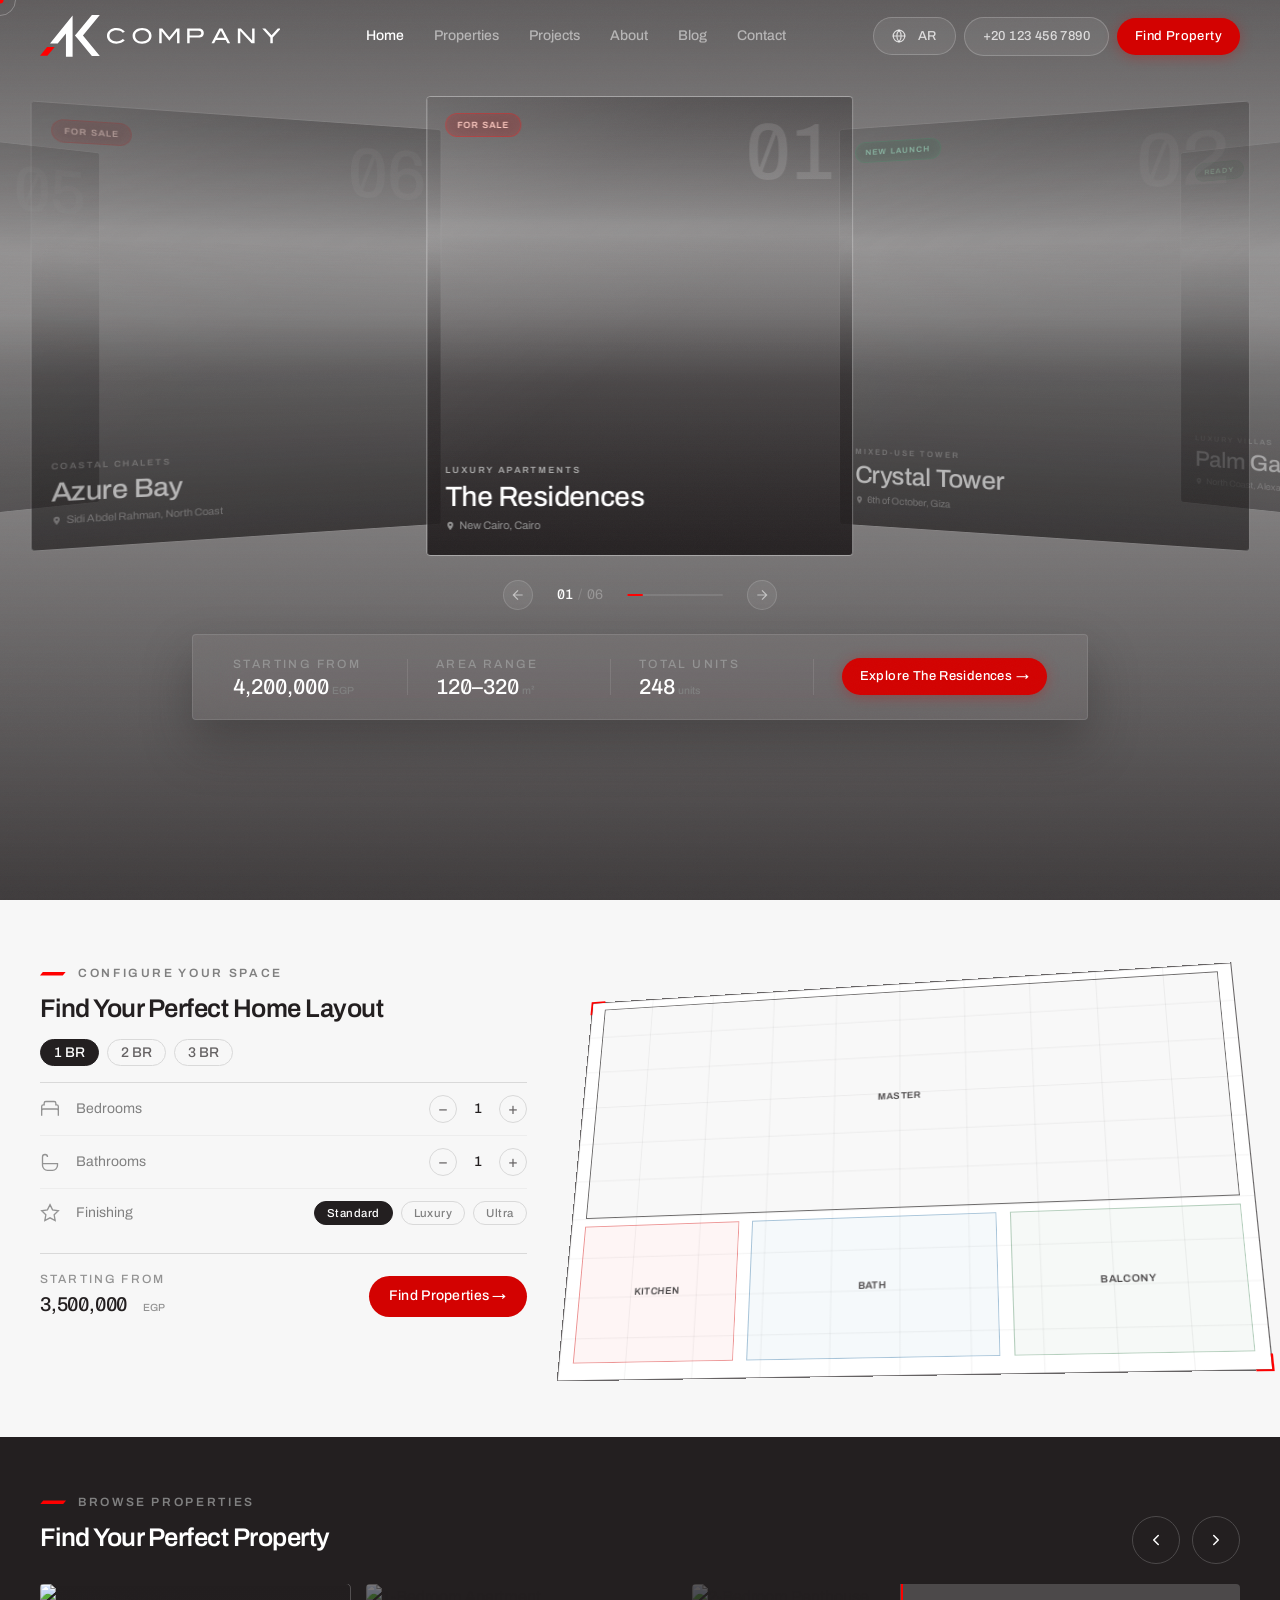
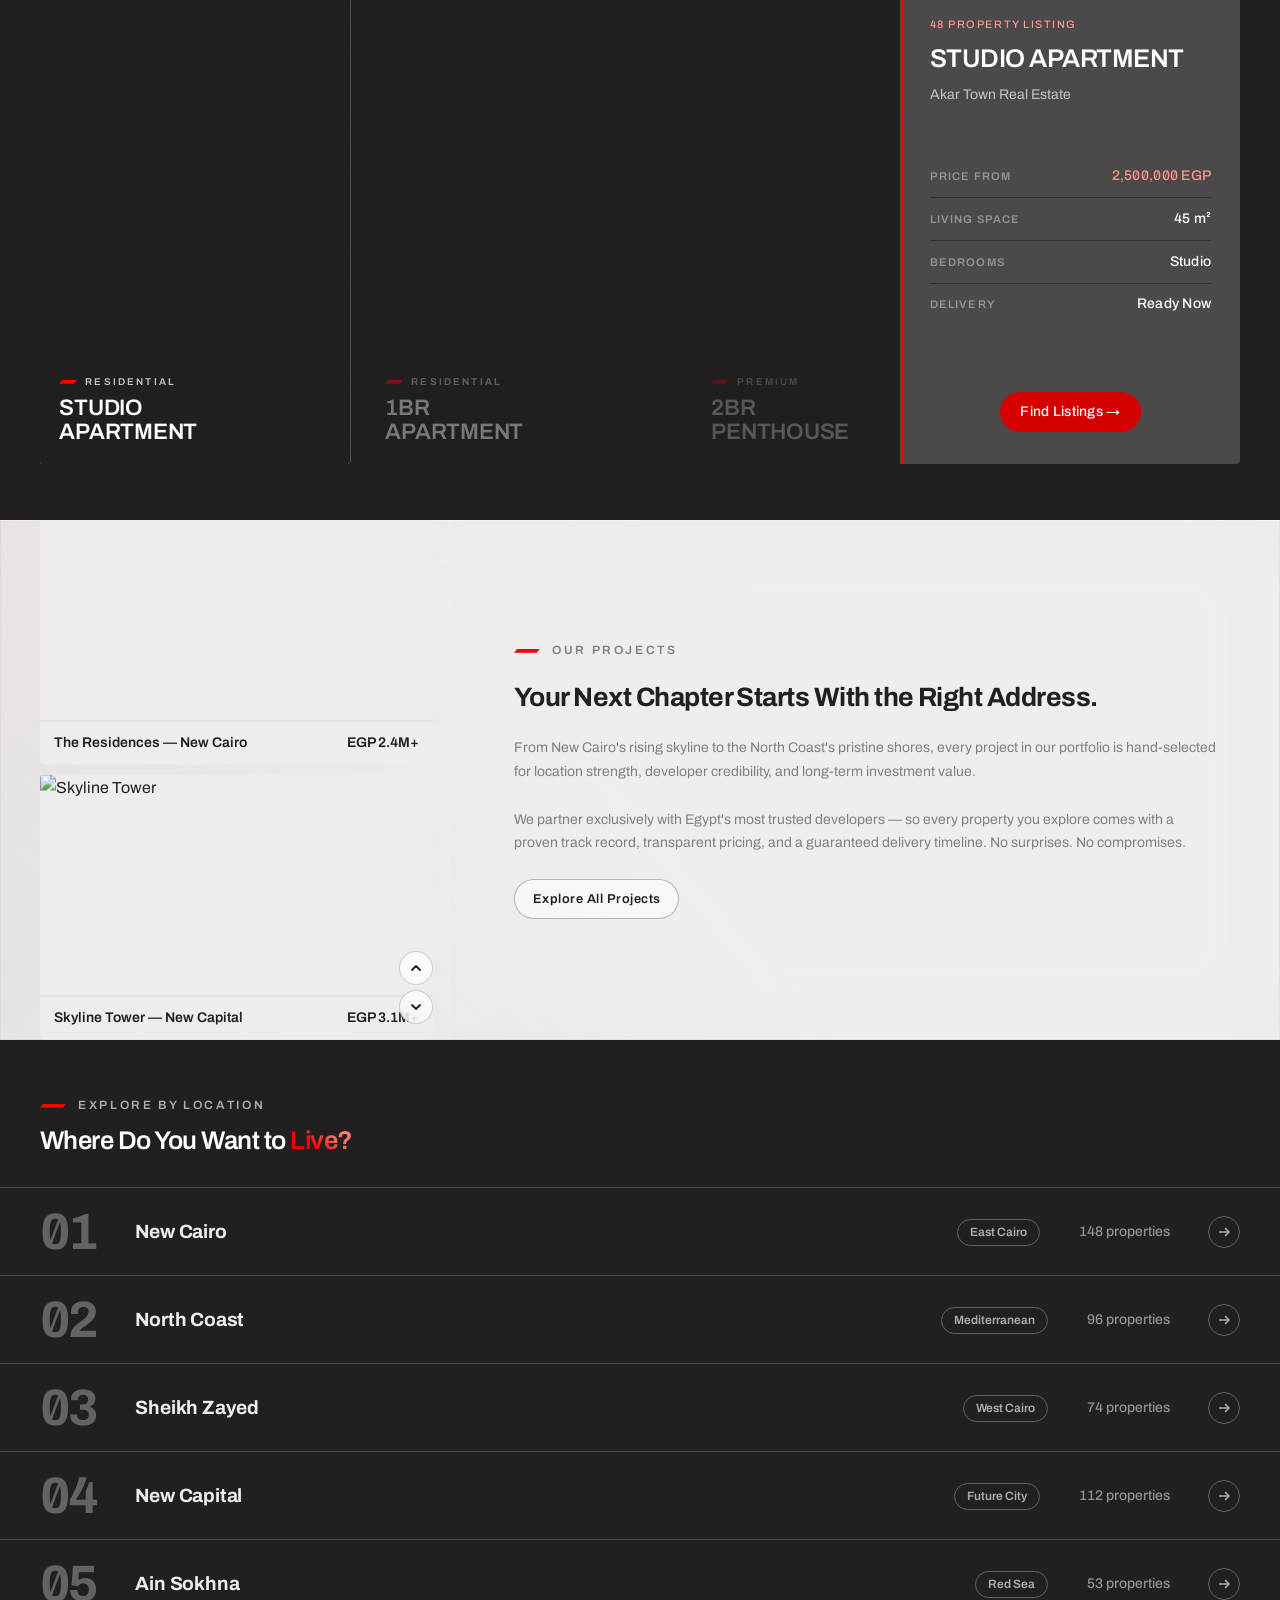
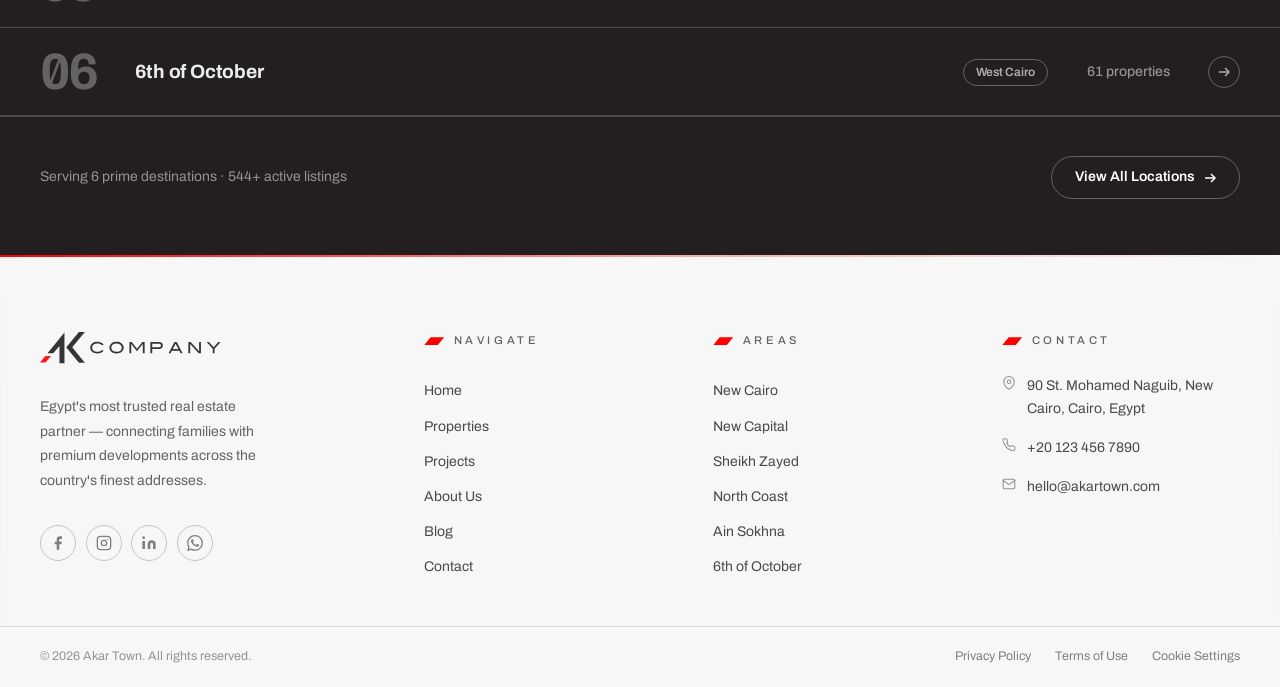
==== commit 00b3389e: "Location ui update" ====
--- a/index.html
+++ b/index.html
@@ -1960,8 +1960,8 @@
          Expanding row strips on --paper ground
       ========================================================== */
       .sec-locs {
-        background: var(--n-50);
-        color: var(--n-950);
+        background: var(--n-950);
+        color: var(--n-0);
         padding: clamp(2.5rem, 5vw, 3.5rem) 0;
         overflow: hidden;
       }
@@ -1985,7 +1985,7 @@
         list-style: none;
         margin: 0;
         padding: 0;
-        border-top: 1px solid var(--n-200);
+        border-top: 1px solid var(--n-800);
       }
 
       /* Individual row */
@@ -1993,7 +1993,7 @@
         position: relative;
         height: 88px;
         overflow: hidden;
-        border-bottom: 1px solid var(--n-200);
+        border-bottom: 1px solid var(--n-800);
         cursor: pointer;
         transition: height 0.65s var(--ease-expo);
         isolation: isolate;
@@ -2075,7 +2075,7 @@
       .loc-num {
         font-size: clamp(1.75rem, 4vw, 3.8rem);
         font-weight: var(--fw-bold);
-        color: var(--n-200);
+        color: var(--n-700);
         line-height: 1;
         letter-spacing: -0.05em;
         flex-shrink: 0;
@@ -2094,7 +2094,7 @@
         font-weight: var(--fw-bold);
         font-size: clamp(1rem, 1vw + 0.4rem, 1.35rem);
         letter-spacing: -0.01em;
-        color: var(--n-800);
+        color: var(--n-100);
         transition:
           color 0.3s ease,
           transform 0.45s var(--ease-expo);
@@ -2109,9 +2109,9 @@
       .loc-tag {
         font-size: var(--text-xs);
         font-weight: var(--fw-semibold);
-        color: var(--n-600);
+        color: var(--n-400);
         padding: 3px 12px;
-        border: 1px solid var(--n-300);
+        border: 1px solid var(--n-700);
         border-radius: 100px;
         white-space: nowrap;
         transition:
@@ -2145,7 +2145,7 @@
       .loc-arrow {
         width: 32px;
         height: 32px;
-        border: 1px solid var(--n-300);
+        border: 1px solid var(--n-700);
         border-radius: 50%;
         display: flex;
         align-items: center;
@@ -2155,7 +2155,7 @@
           border-color 0.3s ease,
           background 0.3s ease,
           transform 0.45s var(--ease-expo);
-        color: var(--n-500);
+        color: var(--n-400);
       }
       .loc-arrow svg {
         width: 14px;
@@ -2272,7 +2272,7 @@
         margin: 0 auto;
         padding: clamp(1.5rem, 3vw, 2.5rem) clamp(1rem, 4vw, 2.5rem);
         padding-bottom: 0;
-        border-top: 1px solid var(--n-200);
+        border-top: 1px solid var(--n-800);
         display: flex;
         align-items: center;
         justify-content: space-between;
@@ -2280,7 +2280,7 @@
       }
       .locs-footer-text {
         font-size: var(--text-sm);
-        color: var(--n-600);
+        color: var(--n-500);
       }
       .locs-cta {
         display: inline-flex;
@@ -2289,10 +2289,10 @@
         font-family: var(--font-display);
         font-weight: var(--fw-semibold);
         font-size: var(--text-sm);
-        color: var(--n-950);
+        color: var(--n-0);
         text-decoration: none;
         padding: 0.6rem 1.4rem;
-        border: 1px solid var(--n-300);
+        border: 1px solid var(--n-700);
         border-radius: 100px;
         transition:
           background 0.25s ease,
@@ -2303,6 +2303,10 @@
         background: var(--accent-fill);
         border-color: var(--accent-fill);
         color: var(--n-0);
+      }
+
+      .sec-locs .fnd-eyebrow-text {
+        color: var(--n-400);
       }
 
       @media (max-width: 768px) {
@@ -4394,7 +4398,7 @@
       </section>
 
       <!-- SECTION 4 — LOCATIONS EXPLORER -->
-      <section class="sec-locs" aria-label="Explore Locations">
+      <section class="sec-locs on-ink" aria-label="Explore Locations">
         <div class="locs-header">
           <div class="locs-title-group">
             <div class="fnd-eyebrow">
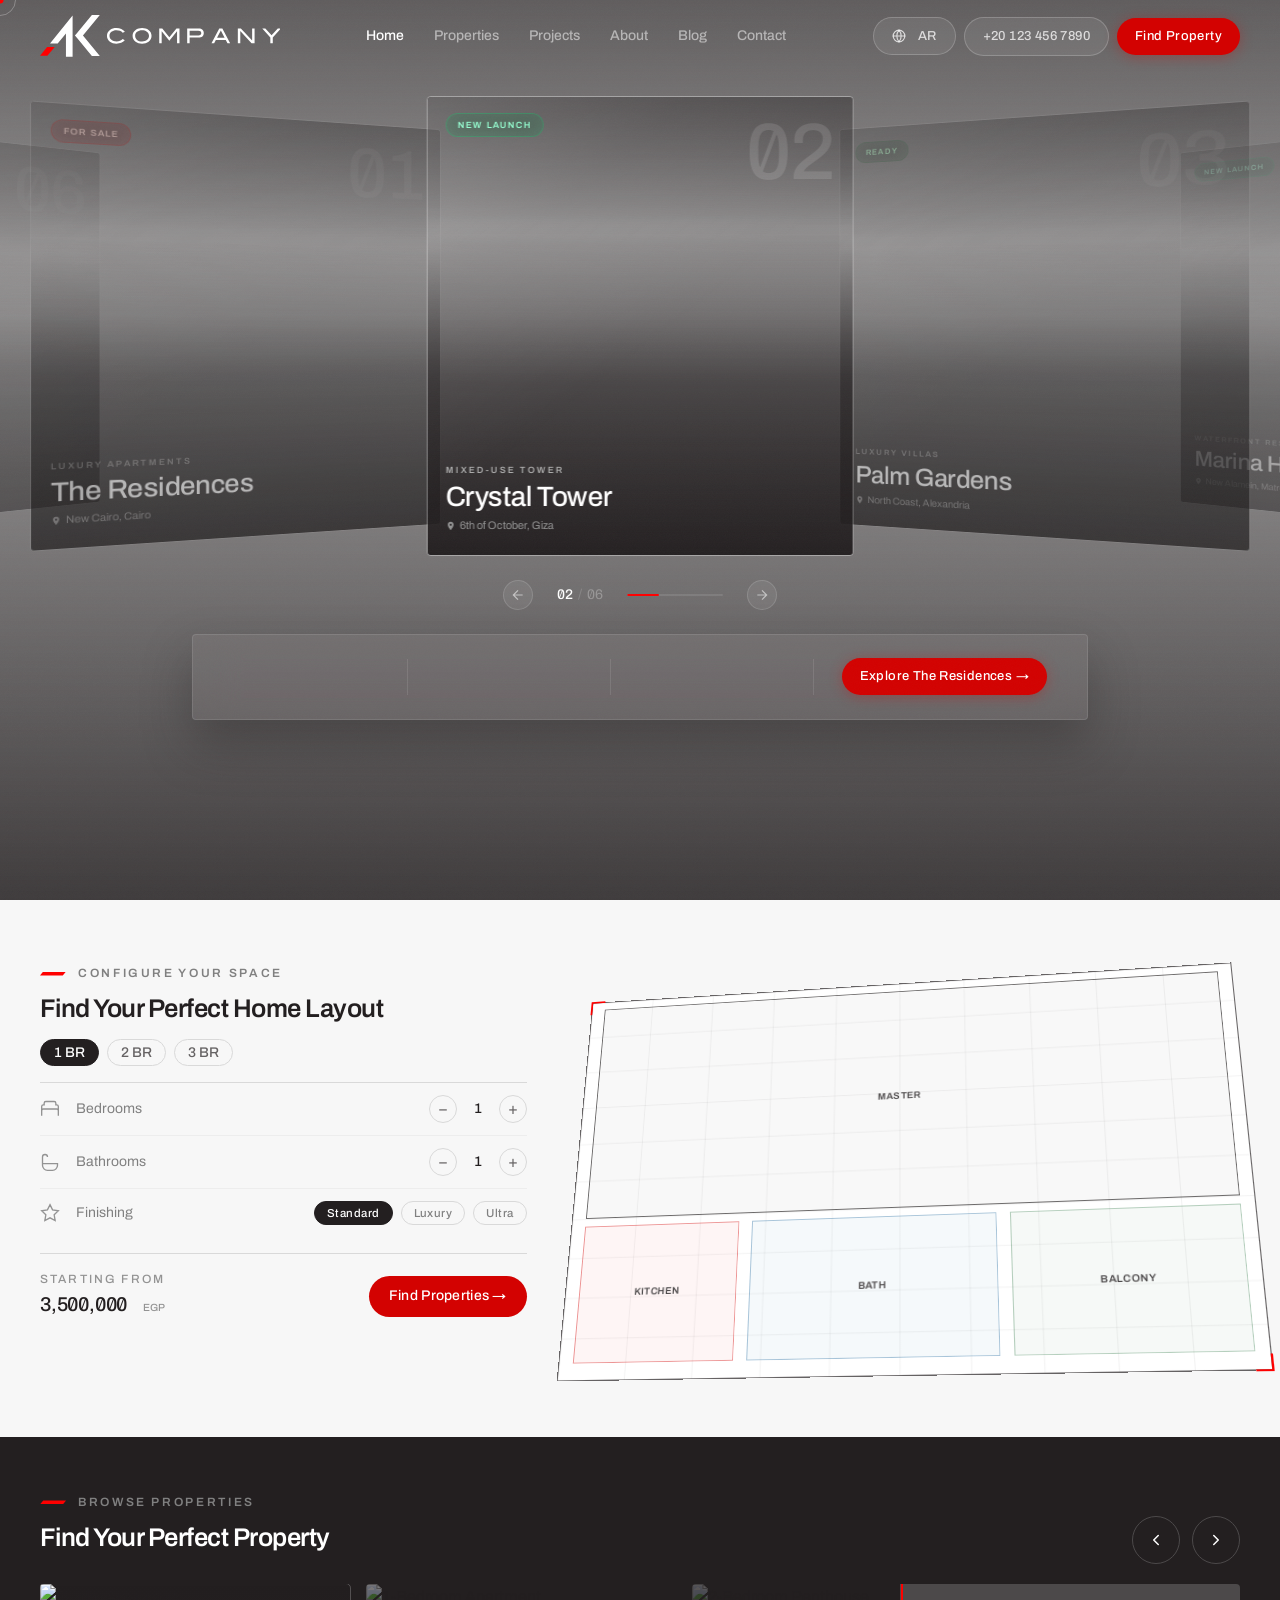
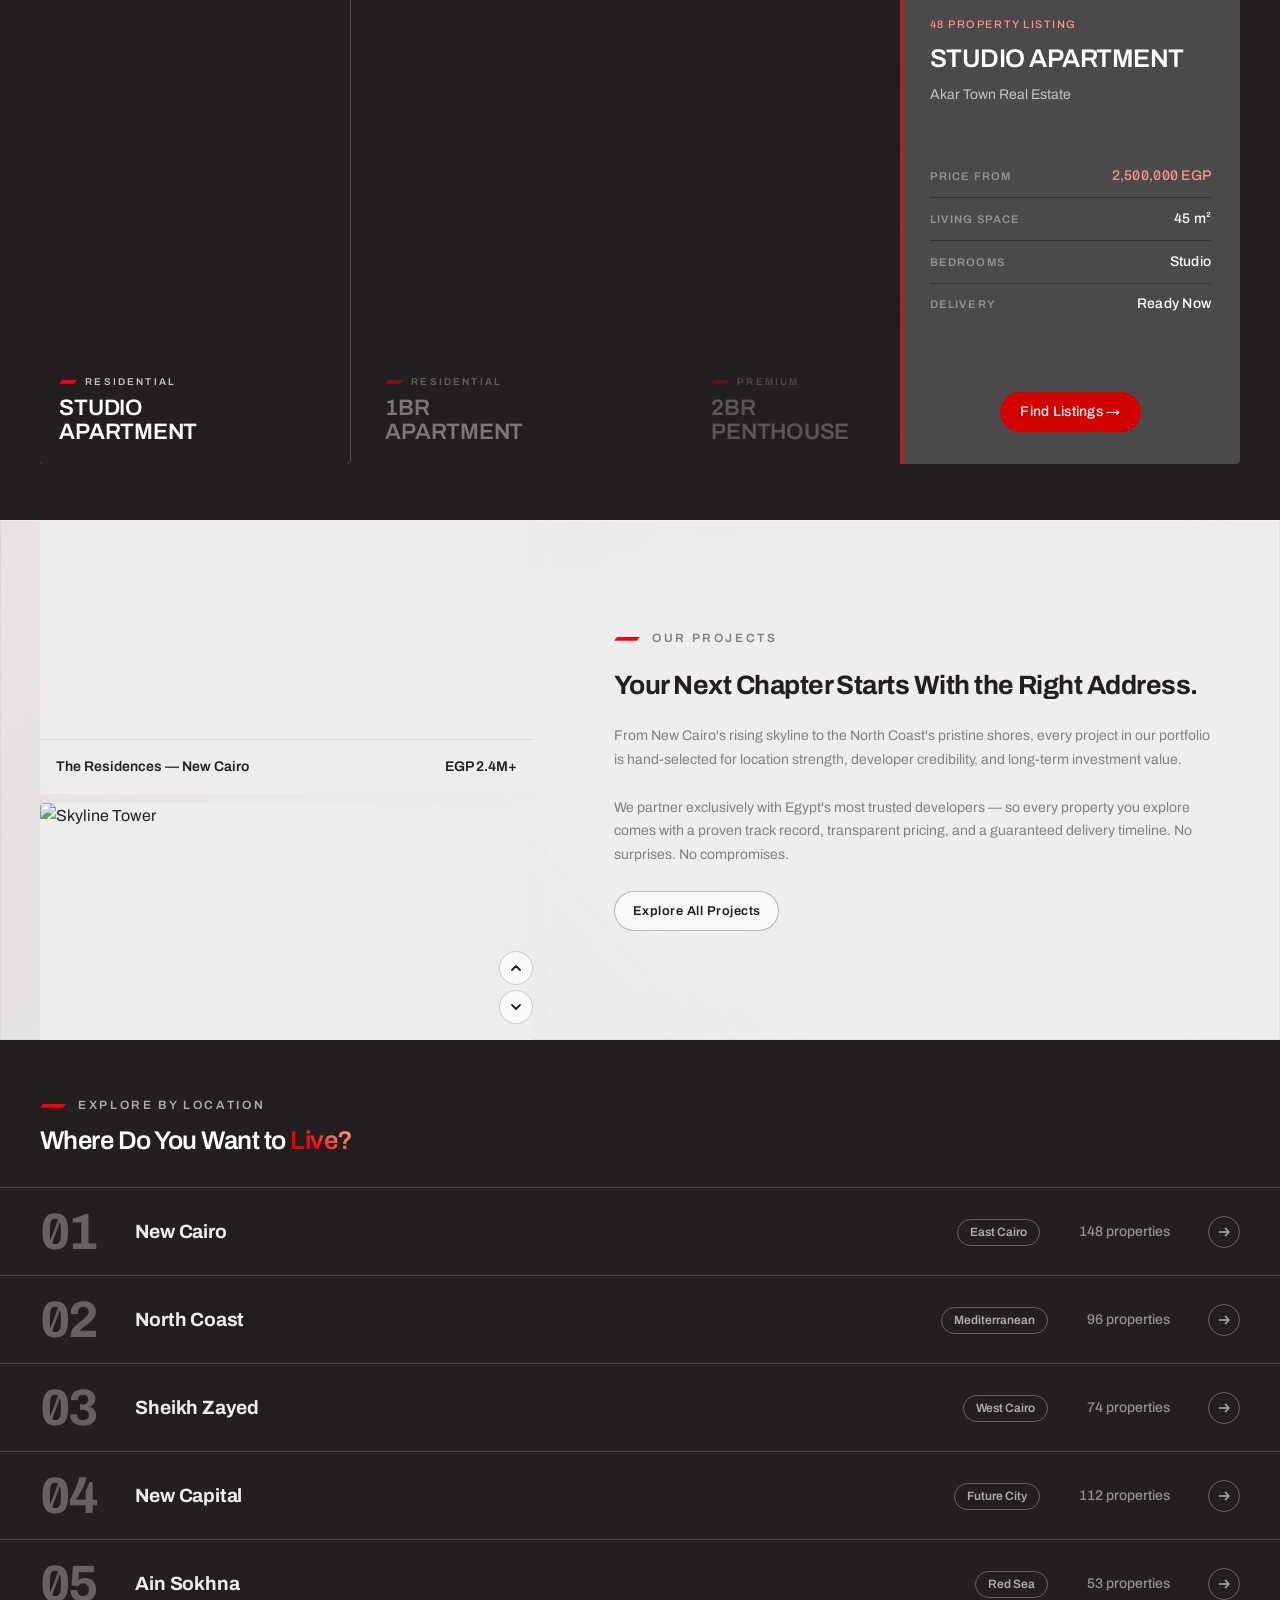
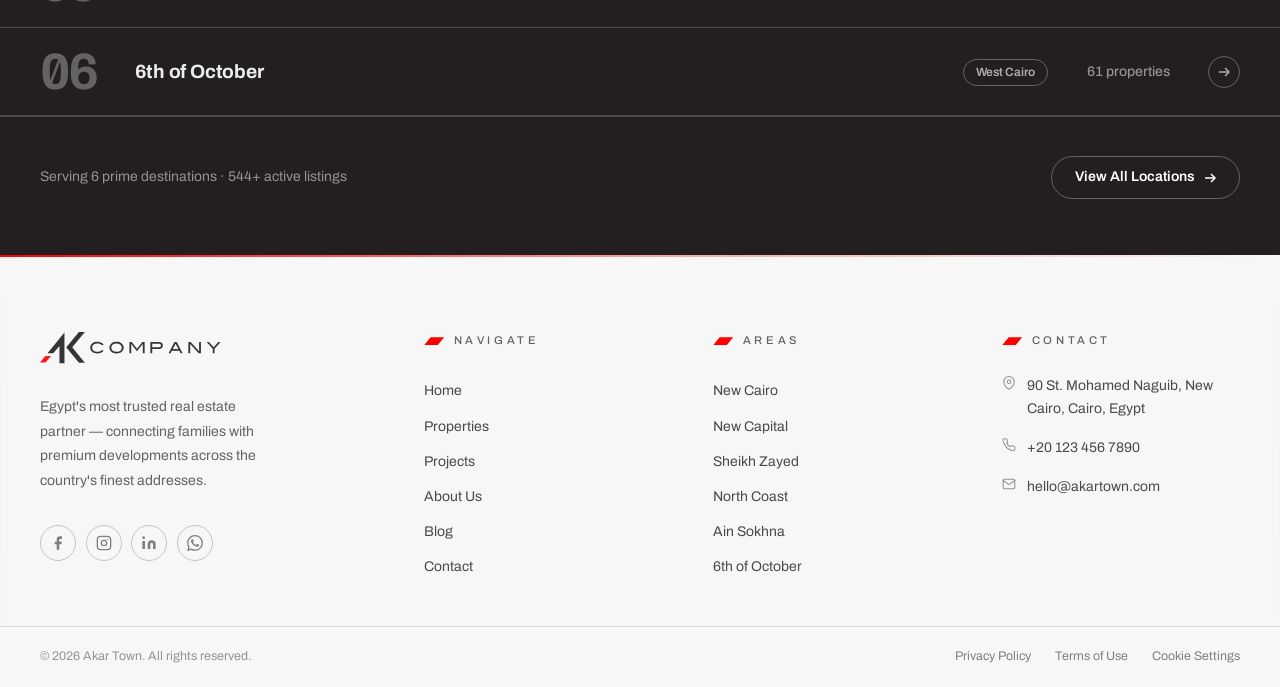
==== commit 1ec82ab7: "project card ui updates" ====
--- a/index.html
+++ b/index.html
@@ -2407,7 +2407,7 @@
           color-mix(in oklab, var(--ink) 15%, transparent);
       }
       .proj-card-media {
-        aspect-ratio: 16 / 9;
+        aspect-ratio: 2 / 1;
         overflow: hidden;
       }
       .proj-card-media img {
@@ -2425,7 +2425,7 @@
         align-items: center;
         justify-content: space-between;
         gap: 0.5rem;
-        padding: 0.65rem 0.9rem;
+        padding: 1rem;
         border-top: 1px solid var(--n-200);
       }
       .proj-card-name {
@@ -2462,7 +2462,7 @@
           inset 0 0 0 1px color-mix(in oklab, var(--n-300) 30%, transparent),
           0 24px 48px -12px color-mix(in oklab, var(--ink) 8%, transparent);
         display: grid;
-        grid-template-columns: 450px 1fr;
+        grid-template-columns: 550px 1fr;
         align-items: stretch;
         height: 520px;
         transition: backdrop-filter 0s; /* never animate backdrop-filter */
@@ -2864,14 +2864,16 @@
         position: fixed;
         inset: 0;
         z-index: 9000;
-        background: #F7F7F7;
+        background: #f7f7f7;
         display: flex;
         align-items: center;
         justify-content: center;
         overflow: hidden;
         cursor: pointer;
         visibility: visible;
-        transition: opacity 0.5s 0.75s ease, visibility 0s 1.25s;
+        transition:
+          opacity 0.5s 0.75s ease,
+          visibility 0s 1.25s;
       }
       #splash.sp-exit {
         opacity: 0;
@@ -2898,8 +2900,12 @@
         will-change: transform;
       }
       @keyframes sp-rise {
-        from { transform: translateY(0); }
-        to   { transform: translateY(-50%); }
+        from {
+          transform: translateY(0);
+        }
+        to {
+          transform: translateY(-50%);
+        }
       }
       #splash.sp-exit .sp-col {
         opacity: 0;
@@ -2913,7 +2919,11 @@
         overflow: hidden;
         line-height: 0;
       }
-      .sp-card svg { display: block; width: 176px; height: auto; }
+      .sp-card svg {
+        display: block;
+        width: 176px;
+        height: auto;
+      }
 
       /* ── Stage: logo center ──────────────────────────────────── */
       .sp-stage {
@@ -2937,8 +2947,8 @@
         transform: translateY(20px) scale(0.95);
         filter: blur(14px);
         transition:
-          opacity 1.4s 0.3s cubic-bezier(0.16,1,0.3,1),
-          transform 1.6s 0.3s cubic-bezier(0.16,1,0.3,1),
+          opacity 1.4s 0.3s cubic-bezier(0.16, 1, 0.3, 1),
+          transform 1.6s 0.3s cubic-bezier(0.16, 1, 0.3, 1),
           filter 1.2s 0.3s ease;
       }
       #splash.sp-ready .sp-logo-frame {
@@ -2950,18 +2960,20 @@
         opacity: 0;
         transform: scale(1.04) translateY(-8px);
         filter: blur(8px);
-        transition: opacity 0.5s ease, transform 0.6s cubic-bezier(0.4,0,1,1), filter 0.5s ease;
+        transition:
+          opacity 0.5s ease,
+          transform 0.6s cubic-bezier(0.4, 0, 1, 1),
+          filter 0.5s ease;
       }
 
       /* Glyph-level shadow: light halo so dark logo reads over dark cards */
       .sp-logo-svg {
         width: clamp(220px, 36vw, 360px);
-        filter:
-          drop-shadow(0 0  1px rgba(247,247,247,1))
-          drop-shadow(0 0  4px rgba(247,247,247,1))
-          drop-shadow(0 0 12px rgba(247,247,247,.9))
-          drop-shadow(0 0 28px rgba(247,247,247,.65))
-          drop-shadow(0 0 56px rgba(247,247,247,.35));
+        filter: drop-shadow(0 0 1px rgba(247, 247, 247, 1))
+          drop-shadow(0 0 4px rgba(247, 247, 247, 1))
+          drop-shadow(0 0 12px rgba(247, 247, 247, 0.9))
+          drop-shadow(0 0 28px rgba(247, 247, 247, 0.65))
+          drop-shadow(0 0 56px rgba(247, 247, 247, 0.35));
       }
 
       /* Red rule */
@@ -2971,29 +2983,33 @@
         background: #d30201;
         transform-origin: left center;
         transform: scaleX(0);
-        filter: drop-shadow(0 0 4px rgba(211,2,1,.6));
-        transition: transform 0.9s 1.3s cubic-bezier(0.16,1,0.3,1);
-      }
-      #splash.sp-ready .sp-redline { transform: scaleX(1); }
+        filter: drop-shadow(0 0 4px rgba(211, 2, 1, 0.6));
+        transition: transform 0.9s 1.3s cubic-bezier(0.16, 1, 0.3, 1);
+      }
+      #splash.sp-ready .sp-redline {
+        transform: scaleX(1);
+      }
 
       /* Tagline */
       .sp-sub {
-        font-family: 'Archivo', system-ui, sans-serif;
+        font-family: "Archivo", system-ui, sans-serif;
         font-size: 0.72rem;
         font-weight: 600;
         letter-spacing: 0.22em;
         text-transform: uppercase;
-        color: rgba(35,31,32,.82);
+        color: rgba(35, 31, 32, 0.82);
         text-align: center;
         text-shadow:
-          0 0  2px rgba(242,237,230,1),
-          0 0  6px rgba(242,237,230,1),
-          0 0 16px rgba(242,237,230,.95),
-          0 0 32px rgba(242,237,230,.7);
+          0 0 2px rgba(242, 237, 230, 1),
+          0 0 6px rgba(242, 237, 230, 1),
+          0 0 16px rgba(242, 237, 230, 0.95),
+          0 0 32px rgba(242, 237, 230, 0.7);
         opacity: 0;
         transition: opacity 0.9s 1.6s ease;
       }
-      #splash.sp-ready .sp-sub { opacity: 1; }
+      #splash.sp-ready .sp-sub {
+        opacity: 1;
+      }
 
       /* Skip hint */
       .sp-skip {
@@ -3001,70 +3017,121 @@
         bottom: 28px;
         left: 50%;
         transform: translateX(-50%);
-        font-family: 'Archivo', system-ui, sans-serif;
+        font-family: "Archivo", system-ui, sans-serif;
         font-size: 0.6rem;
         letter-spacing: 0.18em;
         text-transform: uppercase;
-        color: rgba(35,31,32,.22);
+        color: rgba(35, 31, 32, 0.22);
         user-select: none;
         opacity: 0;
         transition: opacity 0.8s 2.2s ease;
         white-space: nowrap;
       }
-      #splash.sp-ready .sp-skip { opacity: 1; }
+      #splash.sp-ready .sp-skip {
+        opacity: 1;
+      }
 
       /* ── Responsive ──────────────────────────────────────────── */
       @media (max-width: 1100px) {
         .sp-col:nth-child(1),
-        .sp-col:nth-child(5) { display: none; }
+        .sp-col:nth-child(5) {
+          display: none;
+        }
       }
       @media (max-width: 700px) {
         .sp-col:nth-child(2),
-        .sp-col:nth-child(4) { display: none; }
-        .sp-col { flex-basis: 148px; }
-        .sp-card svg { width: 148px; }
+        .sp-col:nth-child(4) {
+          display: none;
+        }
+        .sp-col {
+          flex-basis: 148px;
+        }
+        .sp-card svg {
+          width: 148px;
+        }
       }
 
       /* ── Reduced motion ──────────────────────────────────────── */
       @media (prefers-reduced-motion: reduce) {
-        .sp-col { animation: none !important; transform: translateY(-50%); }
+        .sp-col {
+          animation: none !important;
+          transform: translateY(-50%);
+        }
         .sp-logo-frame,
         .sp-redline,
-        .sp-sub { transition-duration: 0.2s !important; }
+        .sp-sub {
+          transition-duration: 0.2s !important;
+        }
       }
     </style>
   </head>
   <body>
-
     <!-- ══ SPLASH SCREEN ══════════════════════════════════════════ -->
     <div id="splash" role="presentation" aria-hidden="true">
       <!-- Five rising columns (JS populates the cards) -->
       <div class="sp-field">
-        <div class="sp-col" style="--dur:7s;--dly:-2s"></div>
-        <div class="sp-col" style="--dur:9s;--dly:-5s"></div>
-        <div class="sp-col" style="--dur:6.5s;--dly:-1s"></div>
-        <div class="sp-col" style="--dur:10s;--dly:-7s"></div>
-        <div class="sp-col" style="--dur:8s;--dly:-3.5s"></div>
+        <div class="sp-col" style="--dur: 7s; --dly: -2s"></div>
+        <div class="sp-col" style="--dur: 9s; --dly: -5s"></div>
+        <div class="sp-col" style="--dur: 6.5s; --dly: -1s"></div>
+        <div class="sp-col" style="--dur: 10s; --dly: -7s"></div>
+        <div class="sp-col" style="--dur: 8s; --dly: -3.5s"></div>
       </div>
 
       <!-- Center: vignette + logo -->
       <div class="sp-stage">
         <div class="sp-logo-frame">
           <!-- Akar Town wordmark (same geometry as header) -->
-          <svg class="sp-logo-svg" viewBox="0 0 2185 380" fill="none" xmlns="http://www.w3.org/2000/svg">
-            <path d="M90.97 258.84H160.93L236.12 169.2V379.42H296.66V5.21997L90.97 258.84Z" fill="#231F20"/>
-            <path d="M64.78 291.12L0 371H66.84L133.85 291.12H64.78Z" fill="#FF0000"/>
-            <path d="M390.87 186.6L544.58 373.2H472.34L339.38 212.73L317.86 187.07L339.38 160.95L472.34 0.00999451H544.58L390.87 186.61V186.6Z" fill="#231F20"/>
-            <path d="M772.951 153.462L752.741 160.698C739.129 146.227 720.111 138.991 695.632 138.991C677.085 138.991 661.976 143.759 650.277 153.268C638.606 162.805 632.756 174.92 632.756 189.613C632.756 204.306 638.55 217.086 650.111 226.429C661.671 235.772 677.279 240.429 696.935 240.429C720.665 240.429 739.351 233.082 752.935 218.362L772.036 228.924C762.388 240.179 751.465 248.302 739.295 253.32C727.125 258.338 712.57 260.833 695.632 260.833C671.901 260.833 652.162 254.9 636.471 243.035C618.534 229.423 609.58 211.625 609.58 189.613C609.58 167.601 618.673 150.302 636.831 136.579C652.661 124.575 672.261 118.587 695.632 118.587C729.259 118.587 755.042 130.203 772.978 153.462H772.951Z" fill="#231F20"/>
-            <path d="M1015.47 189.71C1015.47 211.722 1006.43 229.52 988.385 243.132C972.555 254.997 952.899 260.93 929.418 260.93C905.937 260.93 885.893 254.942 870.064 242.938C852.016 229.326 842.978 211.611 842.978 189.71C842.978 167.809 852.127 150.51 870.424 136.676C886.503 124.561 906.159 118.49 929.391 118.49C952.622 118.49 972.361 124.561 988.191 136.676C1006.38 150.538 1015.44 168.197 1015.44 189.71H1015.47ZM992.294 189.71C992.294 174.019 985.612 161.266 972.278 151.508C960.773 143.108 946.495 138.894 929.446 138.894C910.761 138.894 895.569 143.69 883.814 153.255C872.06 162.847 866.21 174.989 866.21 189.71C866.21 204.431 871.949 217.183 883.454 226.526C894.959 235.869 910.289 240.526 929.446 240.526C948.602 240.526 963.711 235.841 975.161 226.443C986.583 217.045 992.321 204.791 992.321 189.71H992.294Z" fill="#231F20"/>
-            <path d="M1269.99 256.841H1247.73V147.058H1247.18L1177.45 234.607L1108.29 147.058H1107.73V256.841H1085.47V122.579H1113.28L1177.62 203.724L1242.24 122.579H1269.97V256.841H1269.99Z" fill="#231F20"/>
-            <path d="M1446.45 122.607C1460.17 122.607 1471.04 126.405 1479.11 134.001C1487.15 141.597 1491.17 151.771 1491.17 164.496C1491.17 177.858 1486.98 188.06 1478.64 195.102C1470.29 202.144 1458.15 205.664 1442.18 205.664H1362.25V256.841H1339.99V122.579H1446.45V122.607ZM1442.57 185.676C1459.76 185.676 1468.35 178.746 1468.35 164.912C1468.35 150.08 1459.26 142.65 1441.1 142.65H1362.28V185.676H1442.6H1442.57Z" fill="#231F20"/>
-            <path d="M1731.22 256.841H1706.88L1691.41 226.789H1600.98L1585.51 256.841H1561.17L1632.19 122.579H1660.19L1731.22 256.841ZM1680.6 206.773L1646.39 141.708L1611.76 206.773H1680.6Z" fill="#231F20"/>
-            <path d="M1953.67 256.841H1925.97L1823.48 146.726V256.841H1801.22V122.579H1828.86L1931.43 232.75V122.579H1953.69V256.841H1953.67Z" fill="#231F20"/>
-            <path d="M2192.83 122.579L2119.39 203.807V256.841H2097.13V203.807L2023.69 122.579H2051.44L2108.39 185.288L2165.08 122.579H2192.83Z" fill="#231F20"/>
+          <svg
+            class="sp-logo-svg"
+            viewBox="0 0 2185 380"
+            fill="none"
+            xmlns="http://www.w3.org/2000/svg"
+          >
+            <path
+              d="M90.97 258.84H160.93L236.12 169.2V379.42H296.66V5.21997L90.97 258.84Z"
+              fill="#231F20"
+            />
+            <path
+              d="M64.78 291.12L0 371H66.84L133.85 291.12H64.78Z"
+              fill="#FF0000"
+            />
+            <path
+              d="M390.87 186.6L544.58 373.2H472.34L339.38 212.73L317.86 187.07L339.38 160.95L472.34 0.00999451H544.58L390.87 186.61V186.6Z"
+              fill="#231F20"
+            />
+            <path
+              d="M772.951 153.462L752.741 160.698C739.129 146.227 720.111 138.991 695.632 138.991C677.085 138.991 661.976 143.759 650.277 153.268C638.606 162.805 632.756 174.92 632.756 189.613C632.756 204.306 638.55 217.086 650.111 226.429C661.671 235.772 677.279 240.429 696.935 240.429C720.665 240.429 739.351 233.082 752.935 218.362L772.036 228.924C762.388 240.179 751.465 248.302 739.295 253.32C727.125 258.338 712.57 260.833 695.632 260.833C671.901 260.833 652.162 254.9 636.471 243.035C618.534 229.423 609.58 211.625 609.58 189.613C609.58 167.601 618.673 150.302 636.831 136.579C652.661 124.575 672.261 118.587 695.632 118.587C729.259 118.587 755.042 130.203 772.978 153.462H772.951Z"
+              fill="#231F20"
+            />
+            <path
+              d="M1015.47 189.71C1015.47 211.722 1006.43 229.52 988.385 243.132C972.555 254.997 952.899 260.93 929.418 260.93C905.937 260.93 885.893 254.942 870.064 242.938C852.016 229.326 842.978 211.611 842.978 189.71C842.978 167.809 852.127 150.51 870.424 136.676C886.503 124.561 906.159 118.49 929.391 118.49C952.622 118.49 972.361 124.561 988.191 136.676C1006.38 150.538 1015.44 168.197 1015.44 189.71H1015.47ZM992.294 189.71C992.294 174.019 985.612 161.266 972.278 151.508C960.773 143.108 946.495 138.894 929.446 138.894C910.761 138.894 895.569 143.69 883.814 153.255C872.06 162.847 866.21 174.989 866.21 189.71C866.21 204.431 871.949 217.183 883.454 226.526C894.959 235.869 910.289 240.526 929.446 240.526C948.602 240.526 963.711 235.841 975.161 226.443C986.583 217.045 992.321 204.791 992.321 189.71H992.294Z"
+              fill="#231F20"
+            />
+            <path
+              d="M1269.99 256.841H1247.73V147.058H1247.18L1177.45 234.607L1108.29 147.058H1107.73V256.841H1085.47V122.579H1113.28L1177.62 203.724L1242.24 122.579H1269.97V256.841H1269.99Z"
+              fill="#231F20"
+            />
+            <path
+              d="M1446.45 122.607C1460.17 122.607 1471.04 126.405 1479.11 134.001C1487.15 141.597 1491.17 151.771 1491.17 164.496C1491.17 177.858 1486.98 188.06 1478.64 195.102C1470.29 202.144 1458.15 205.664 1442.18 205.664H1362.25V256.841H1339.99V122.579H1446.45V122.607ZM1442.57 185.676C1459.76 185.676 1468.35 178.746 1468.35 164.912C1468.35 150.08 1459.26 142.65 1441.1 142.65H1362.28V185.676H1442.6H1442.57Z"
+              fill="#231F20"
+            />
+            <path
+              d="M1731.22 256.841H1706.88L1691.41 226.789H1600.98L1585.51 256.841H1561.17L1632.19 122.579H1660.19L1731.22 256.841ZM1680.6 206.773L1646.39 141.708L1611.76 206.773H1680.6Z"
+              fill="#231F20"
+            />
+            <path
+              d="M1953.67 256.841H1925.97L1823.48 146.726V256.841H1801.22V122.579H1828.86L1931.43 232.75V122.579H1953.69V256.841H1953.67Z"
+              fill="#231F20"
+            />
+            <path
+              d="M2192.83 122.579L2119.39 203.807V256.841H2097.13V203.807L2023.69 122.579H2051.44L2108.39 185.288L2165.08 122.579H2192.83Z"
+              fill="#231F20"
+            />
           </svg>
           <div class="sp-redline"></div>
-          <div class="sp-sub">Premium Real Estate &nbsp;&middot;&nbsp; Akar Town</div>
+          <div class="sp-sub">
+            Premium Real Estate &nbsp;&middot;&nbsp; Akar Town
+          </div>
         </div>
       </div>
 
@@ -3074,10 +3141,9 @@
     <!-- Splash JS — runs before page content for instant activation -->
     <script>
       (function () {
-        'use strict';
-        var splash = document.getElementById('splash');
+        "use strict";
+        var splash = document.getElementById("splash");
         if (!splash) return;
-
 
         /* ── Card templates (10 real-estate scenes) ─────────────── */
         var C = [
@@ -3109,28 +3175,32 @@
           '<div class="sp-card"><svg viewBox="0 0 176 232" xmlns="http://www.w3.org/2000/svg"><rect width="176" height="232" fill="#b8d4ec"/><rect width="176" height="144" fill="#c8dff4"/><rect width="176" height="80" fill="#d8ebf8" opacity=".5"/><circle cx="88" cy="38" r="28" fill="#fff8e0" opacity=".28"/><g fill="#8ab0d0" opacity=".55"><rect x="0" y="82" width="14" height="62"/><rect x="16" y="66" width="12" height="78"/><rect x="30" y="52" width="16" height="92"/><rect x="48" y="60" width="14" height="84"/><rect x="64" y="70" width="12" height="74"/><rect x="78" y="56" width="18" height="88"/><rect x="98" y="68" width="14" height="76"/><rect x="114" y="50" width="16" height="94"/><rect x="132" y="64" width="12" height="80"/><rect x="146" y="76" width="14" height="68"/><rect x="162" y="86" width="14" height="58"/></g><rect x="0" y="144" width="176" height="88" fill="#c4b488"/><g stroke="#b4a478" stroke-width=".5" fill="none" opacity=".55"><line x1="0" y1="163" x2="176" y2="163"/><line x1="0" y1="182" x2="176" y2="182"/><line x1="0" y1="201" x2="176" y2="201"/><line x1="44" y1="144" x2="44" y2="232"/><line x1="88" y1="144" x2="88" y2="232"/><line x1="132" y1="144" x2="132" y2="232"/></g><rect x="0" y="140" width="176" height="5" fill="#d4cabb"/><g stroke="#c4bab0" stroke-width="1.5" opacity=".75"><line x1="8" y1="112" x2="8" y2="145"/><line x1="24" y1="112" x2="24" y2="145"/><line x1="40" y1="112" x2="40" y2="145"/><line x1="56" y1="112" x2="56" y2="145"/><line x1="72" y1="112" x2="72" y2="145"/><line x1="88" y1="112" x2="88" y2="145"/><line x1="104" y1="112" x2="104" y2="145"/><line x1="120" y1="112" x2="120" y2="145"/><line x1="136" y1="112" x2="136" y2="145"/><line x1="152" y1="112" x2="152" y2="145"/><line x1="168" y1="112" x2="168" y2="145"/></g><rect x="0" y="110" width="176" height="4" fill="#c4bab0"/><rect x="16" y="168" width="62" height="30" fill="#d8ccb8"/><rect x="16" y="168" width="62" height="8" fill="#c8bca8"/><rect x="28" y="172" width="38" height="20" fill="#d0c4b0" opacity=".7"/><rect x="82" y="176" width="18" height="18" fill="#b0a888"/><circle cx="91" cy="174" r="5" fill="#c0b89a"/><rect x="104" y="168" width="58" height="30" fill="#d8ccb8"/><rect x="104" y="168" width="58" height="8" fill="#c8bca8"/><rect x="115" y="172" width="36" height="20" fill="#d0c4b0" opacity=".7"/><rect x="0" y="156" width="10" height="28" fill="#8a7050"/><ellipse cx="5" cy="154" rx="12" ry="14" fill="#406034" opacity=".9"/><rect x="166" y="156" width="10" height="28" fill="#8a7050"/><ellipse cx="171" cy="154" rx="12" ry="14" fill="#406034" opacity=".9"/><text x="88" y="228" text-anchor="middle" font-family="system-ui" font-size="7" fill="rgba(60,48,36,.38)" letter-spacing="2.5">ROOFTOP TERRACE</text></svg></div>',
 
           /* 9: Amenities grid — pool, gym, parking, garden */
-          '<div class="sp-card"><svg viewBox="0 0 176 176" xmlns="http://www.w3.org/2000/svg"><rect width="176" height="176" fill="#231F20"/><rect x="0" y="0" width="176" height="4" fill="#D30201"/><text x="88" y="22" text-anchor="middle" font-family="system-ui" font-size="8" font-weight="600" fill="rgba(255,255,255,.45)" letter-spacing="3">AMENITIES</text><rect x="12" y="30" width="68" height="62" fill="#0e3050" opacity=".8"/><path d="M22 72 Q30 60 38 72 Q46 84 54 72 Q62 60 70 72" fill="none" stroke="#5ab8e0" stroke-width="2"/><path d="M22 62 Q30 50 38 62 Q46 74 54 62 Q62 50 70 62" fill="none" stroke="#5ab8e0" stroke-width="1.5" opacity=".55"/><circle cx="32" cy="46" r="6" fill="#5ab8e0" opacity=".35"/><circle cx="32" cy="46" r="3" fill="#5ab8e0" opacity=".6"/><text x="46" y="88" text-anchor="middle" font-family="system-ui" font-size="7" fill="rgba(90,184,224,.65)" letter-spacing=".5">POOL</text><rect x="96" y="30" width="68" height="62" fill="#1c2830" opacity=".8"/><line x1="106" y1="58" x2="154" y2="58" stroke="#8a9aaa" stroke-width="3.5"/><rect x="106" y="47" width="5" height="22" rx="2.5" fill="#6a7a8a"/><rect x="149" y="47" width="5" height="22" rx="2.5" fill="#6a7a8a"/><rect x="118" y="50" width="5" height="16" rx="1" fill="#7a8a9a"/><rect x="137" y="50" width="5" height="16" rx="1" fill="#7a8a9a"/><text x="130" y="88" text-anchor="middle" font-family="system-ui" font-size="7" fill="rgba(138,154,170,.65)" letter-spacing=".5">GYM</text><rect x="12" y="98" width="68" height="62" fill="#181c16" opacity=".8"/><text x="46" y="142" text-anchor="middle" font-family="system-ui" font-size="30" font-weight="700" fill="rgba(211,2,1,.55)">P</text><text x="46" y="154" text-anchor="middle" font-family="system-ui" font-size="7" fill="rgba(211,2,1,.45)" letter-spacing=".5">PARKING</text><rect x="96" y="98" width="68" height="62" fill="#0f2010" opacity=".8"/><rect x="127" y="138" width="6" height="20" fill="#6a5228"/><circle cx="130" cy="128" r="14" fill="#3a6030" opacity=".8"/><circle cx="130" cy="128" r="9" fill="#4a7840"/><circle cx="118" cy="134" r="8" fill="#325428" opacity=".7"/><circle cx="142" cy="134" r="8" fill="#325428" opacity=".7"/><text x="130" y="154" text-anchor="middle" font-family="system-ui" font-size="7" fill="rgba(74,120,64,.65)" letter-spacing=".5">GARDEN</text></svg></div>'
+          '<div class="sp-card"><svg viewBox="0 0 176 176" xmlns="http://www.w3.org/2000/svg"><rect width="176" height="176" fill="#231F20"/><rect x="0" y="0" width="176" height="4" fill="#D30201"/><text x="88" y="22" text-anchor="middle" font-family="system-ui" font-size="8" font-weight="600" fill="rgba(255,255,255,.45)" letter-spacing="3">AMENITIES</text><rect x="12" y="30" width="68" height="62" fill="#0e3050" opacity=".8"/><path d="M22 72 Q30 60 38 72 Q46 84 54 72 Q62 60 70 72" fill="none" stroke="#5ab8e0" stroke-width="2"/><path d="M22 62 Q30 50 38 62 Q46 74 54 62 Q62 50 70 62" fill="none" stroke="#5ab8e0" stroke-width="1.5" opacity=".55"/><circle cx="32" cy="46" r="6" fill="#5ab8e0" opacity=".35"/><circle cx="32" cy="46" r="3" fill="#5ab8e0" opacity=".6"/><text x="46" y="88" text-anchor="middle" font-family="system-ui" font-size="7" fill="rgba(90,184,224,.65)" letter-spacing=".5">POOL</text><rect x="96" y="30" width="68" height="62" fill="#1c2830" opacity=".8"/><line x1="106" y1="58" x2="154" y2="58" stroke="#8a9aaa" stroke-width="3.5"/><rect x="106" y="47" width="5" height="22" rx="2.5" fill="#6a7a8a"/><rect x="149" y="47" width="5" height="22" rx="2.5" fill="#6a7a8a"/><rect x="118" y="50" width="5" height="16" rx="1" fill="#7a8a9a"/><rect x="137" y="50" width="5" height="16" rx="1" fill="#7a8a9a"/><text x="130" y="88" text-anchor="middle" font-family="system-ui" font-size="7" fill="rgba(138,154,170,.65)" letter-spacing=".5">GYM</text><rect x="12" y="98" width="68" height="62" fill="#181c16" opacity=".8"/><text x="46" y="142" text-anchor="middle" font-family="system-ui" font-size="30" font-weight="700" fill="rgba(211,2,1,.55)">P</text><text x="46" y="154" text-anchor="middle" font-family="system-ui" font-size="7" fill="rgba(211,2,1,.45)" letter-spacing=".5">PARKING</text><rect x="96" y="98" width="68" height="62" fill="#0f2010" opacity=".8"/><rect x="127" y="138" width="6" height="20" fill="#6a5228"/><circle cx="130" cy="128" r="14" fill="#3a6030" opacity=".8"/><circle cx="130" cy="128" r="9" fill="#4a7840"/><circle cx="118" cy="134" r="8" fill="#325428" opacity=".7"/><circle cx="142" cy="134" r="8" fill="#325428" opacity=".7"/><text x="130" y="154" text-anchor="middle" font-family="system-ui" font-size="7" fill="rgba(74,120,64,.65)" letter-spacing=".5">GARDEN</text></svg></div>',
         ];
 
         /* Column assignments: which card indices appear in each column */
         var COLS = [
-          [0,1,2,3,4,5,6,7],
-          [5,6,7,8,9,0,1,2],
-          [3,4,5,6,7,8,9,0],
-          [7,8,9,0,1,2,3,4],
-          [2,3,4,5,6,7,8,9]
+          [0, 1, 2, 3, 4, 5, 6, 7],
+          [5, 6, 7, 8, 9, 0, 1, 2],
+          [3, 4, 5, 6, 7, 8, 9, 0],
+          [7, 8, 9, 0, 1, 2, 3, 4],
+          [2, 3, 4, 5, 6, 7, 8, 9],
         ];
 
         /* Populate columns with cards + duplicate for seamless loop */
-        document.querySelectorAll('.sp-col').forEach(function (col, i) {
-          var html = COLS[i].map(function (ci) { return C[ci]; }).join('');
+        document.querySelectorAll(".sp-col").forEach(function (col, i) {
+          var html = COLS[i]
+            .map(function (ci) {
+              return C[ci];
+            })
+            .join("");
           col.innerHTML = html + html;
         });
 
         /* Reveal logo (two rAF to ensure layout is ready) */
         requestAnimationFrame(function () {
           requestAnimationFrame(function () {
-            splash.classList.add('sp-ready');
+            splash.classList.add("sp-ready");
           });
         });
 
@@ -3139,19 +3209,19 @@
 
         function doExit() {
           clearTimeout(exitTimer);
-          splash.classList.add('sp-exit');
+          splash.classList.add("sp-exit");
           setTimeout(function () {
-            splash.style.display = 'none';
+            splash.style.display = "none";
           }, 1300);
         }
 
         /* Skip on click / Esc / Space */
-        splash.addEventListener('click', doExit);
-        document.addEventListener('keydown', function onKey(e) {
-          if (e.key === 'Escape' || e.key === ' ') {
-            document.removeEventListener('keydown', onKey);
+        splash.addEventListener("click", doExit);
+        document.addEventListener("keydown", function onKey(e) {
+          if (e.key === "Escape" || e.key === " ") {
+            document.removeEventListener("keydown", onKey);
             /* Faster exit on skip */
-            splash.style.transition = 'opacity 0.35s ease, visibility 0s 0.35s';
+            splash.style.transition = "opacity 0.35s ease, visibility 0s 0.35s";
             doExit();
           }
         });
@@ -3225,11 +3295,17 @@
     >
       <button class="mob-x" id="mobX" aria-label="Close menu">✕</button>
       <a href="index.html" onclick="closeMob()" data-i18n="mob.home">Home</a>
-      <a href="properties.html" onclick="closeMob()" data-i18n="mob.properties">Properties</a>
-      <a href="projects.html" onclick="closeMob()" data-i18n="mob.projects">Projects</a>
+      <a href="properties.html" onclick="closeMob()" data-i18n="mob.properties"
+        >Properties</a
+      >
+      <a href="projects.html" onclick="closeMob()" data-i18n="mob.projects"
+        >Projects</a
+      >
       <a href="about.html" onclick="closeMob()" data-i18n="mob.about">About</a>
       <a href="blog.html" onclick="closeMob()" data-i18n="mob.blog">Blog</a>
-      <a href="contact.html" onclick="closeMob()" data-i18n="mob.contact">Contact</a>
+      <a href="contact.html" onclick="closeMob()" data-i18n="mob.contact"
+        >Contact</a
+      >
     </div>
 
     <!-- HEADER -->
@@ -3362,7 +3438,9 @@
                         <span class="hs-num" aria-hidden="true">01</span>
                       </div>
                       <div class="hs-foot">
-                        <p class="hs-cat" data-i18n="hero.cat.luxury_apts">Luxury Apartments</p>
+                        <p class="hs-cat" data-i18n="hero.cat.luxury_apts">
+                          Luxury Apartments
+                        </p>
                         <h2 class="hs-title">The Residences</h2>
                         <p class="hs-loc">
                           <svg
@@ -3374,7 +3452,9 @@
                               d="M12 2C8.13 2 5 5.13 5 9c0 5.25 7 13 7 13s7-7.75 7-13c0-3.87-3.13-7-7-7zm0 9.5c-1.38 0-2.5-1.12-2.5-2.5s1.12-2.5 2.5-2.5 2.5 1.12 2.5 2.5-1.12 2.5-2.5 2.5z"
                             />
                           </svg>
-                          <span data-i18n="hero.loc.new_cairo">New Cairo, Cairo</span>
+                          <span data-i18n="hero.loc.new_cairo"
+                            >New Cairo, Cairo</span
+                          >
                         </p>
                       </div>
                     </div>
@@ -3396,7 +3476,9 @@
                         <span class="hs-num" aria-hidden="true">02</span>
                       </div>
                       <div class="hs-foot">
-                        <p class="hs-cat" data-i18n="hero.cat.mixed_use">Mixed-Use Tower</p>
+                        <p class="hs-cat" data-i18n="hero.cat.mixed_use">
+                          Mixed-Use Tower
+                        </p>
                         <h2 class="hs-title">Crystal Tower</h2>
                         <p class="hs-loc">
                           <svg
@@ -3408,7 +3490,9 @@
                               d="M12 2C8.13 2 5 5.13 5 9c0 5.25 7 13 7 13s7-7.75 7-13c0-3.87-3.13-7-7-7zm0 9.5c-1.38 0-2.5-1.12-2.5-2.5s1.12-2.5 2.5-2.5 2.5 1.12 2.5 2.5-1.12 2.5-2.5 2.5z"
                             />
                           </svg>
-                          <span data-i18n="hero.loc.6th_oct">6th of October, Giza</span>
+                          <span data-i18n="hero.loc.6th_oct"
+                            >6th of October, Giza</span
+                          >
                         </p>
                       </div>
                     </div>
@@ -3430,7 +3514,9 @@
                         <span class="hs-num" aria-hidden="true">03</span>
                       </div>
                       <div class="hs-foot">
-                        <p class="hs-cat" data-i18n="hero.cat.luxury_villas">Luxury Villas</p>
+                        <p class="hs-cat" data-i18n="hero.cat.luxury_villas">
+                          Luxury Villas
+                        </p>
                         <h2 class="hs-title">Palm Gardens</h2>
                         <p class="hs-loc">
                           <svg
@@ -3442,7 +3528,9 @@
                               d="M12 2C8.13 2 5 5.13 5 9c0 5.25 7 13 7 13s7-7.75 7-13c0-3.87-3.13-7-7-7zm0 9.5c-1.38 0-2.5-1.12-2.5-2.5s1.12-2.5 2.5-2.5 2.5 1.12 2.5 2.5-1.12 2.5-2.5 2.5z"
                             />
                           </svg>
-                          <span data-i18n="hero.loc.north_coast">North Coast, Alexandria</span>
+                          <span data-i18n="hero.loc.north_coast"
+                            >North Coast, Alexandria</span
+                          >
                         </p>
                       </div>
                     </div>
@@ -3464,7 +3552,9 @@
                         <span class="hs-num" aria-hidden="true">04</span>
                       </div>
                       <div class="hs-foot">
-                        <p class="hs-cat" data-i18n="hero.cat.waterfront">Waterfront Residences</p>
+                        <p class="hs-cat" data-i18n="hero.cat.waterfront">
+                          Waterfront Residences
+                        </p>
                         <h2 class="hs-title">Marina Heights</h2>
                         <p class="hs-loc">
                           <svg
@@ -3476,7 +3566,9 @@
                               d="M12 2C8.13 2 5 5.13 5 9c0 5.25 7 13 7 13s7-7.75 7-13c0-3.87-3.13-7-7-7zm0 9.5c-1.38 0-2.5-1.12-2.5-2.5s1.12-2.5 2.5-2.5 2.5 1.12 2.5 2.5-1.12 2.5-2.5 2.5z"
                             />
                           </svg>
-                          <span data-i18n="hero.loc.new_alamein">New Alamein, Matrouh</span>
+                          <span data-i18n="hero.loc.new_alamein"
+                            >New Alamein, Matrouh</span
+                          >
                         </p>
                       </div>
                     </div>
@@ -3490,11 +3582,15 @@
                     <div class="hs-scrim-bot"></div>
                     <div class="hs-body">
                       <div class="hs-top">
-                        <span class="hs-badge" data-i18n="hero.badge.offplan">Off-Plan</span>
+                        <span class="hs-badge" data-i18n="hero.badge.offplan"
+                          >Off-Plan</span
+                        >
                         <span class="hs-num" aria-hidden="true">05</span>
                       </div>
                       <div class="hs-foot">
-                        <p class="hs-cat" data-i18n="hero.cat.premium_villas">Premium Villas</p>
+                        <p class="hs-cat" data-i18n="hero.cat.premium_villas">
+                          Premium Villas
+                        </p>
                         <h2 class="hs-title">The Grand Villas</h2>
                         <p class="hs-loc">
                           <svg
@@ -3506,7 +3602,9 @@
                               d="M12 2C8.13 2 5 5.13 5 9c0 5.25 7 13 7 13s7-7.75 7-13c0-3.87-3.13-7-7-7zm0 9.5c-1.38 0-2.5-1.12-2.5-2.5s1.12-2.5 2.5-2.5 2.5 1.12 2.5 2.5-1.12 2.5-2.5 2.5z"
                             />
                           </svg>
-                          <span data-i18n="hero.loc.sheikh_zayed">Sheikh Zayed, Giza</span>
+                          <span data-i18n="hero.loc.sheikh_zayed"
+                            >Sheikh Zayed, Giza</span
+                          >
                         </p>
                       </div>
                     </div>
@@ -3528,7 +3626,9 @@
                         <span class="hs-num" aria-hidden="true">06</span>
                       </div>
                       <div class="hs-foot">
-                        <p class="hs-cat" data-i18n="hero.cat.chalets">Coastal Chalets</p>
+                        <p class="hs-cat" data-i18n="hero.cat.chalets">
+                          Coastal Chalets
+                        </p>
                         <h2 class="hs-title">Azure Bay</h2>
                         <p class="hs-loc">
                           <svg
@@ -3540,7 +3640,9 @@
                               d="M12 2C8.13 2 5 5.13 5 9c0 5.25 7 13 7 13s7-7.75 7-13c0-3.87-3.13-7-7-7zm0 9.5c-1.38 0-2.5-1.12-2.5-2.5s1.12-2.5 2.5-2.5 2.5 1.12 2.5 2.5-1.12 2.5-2.5 2.5z"
                             />
                           </svg>
-                          <span data-i18n="hero.loc.sidi_abdel_rahman">Sidi Abdel Rahman, North Coast</span>
+                          <span data-i18n="hero.loc.sidi_abdel_rahman"
+                            >Sidi Abdel Rahman, North Coast</span
+                          >
                         </p>
                       </div>
                     </div>
@@ -3893,9 +3995,18 @@
                     <div class="props-card-body">
                       <div class="props-card-eyebrow">
                         <div class="slab props-card-slab"></div>
-                        <span class="props-card-cat" data-i18n="prop.cat.residential">Residential</span>
+                        <span
+                          class="props-card-cat"
+                          data-i18n="prop.cat.residential"
+                          >Residential</span
+                        >
                       </div>
-                      <div class="props-card-label" data-i18n-html="prop.card.studio_apt">Studio<br />Apartment</div>
+                      <div
+                        class="props-card-label"
+                        data-i18n-html="prop.card.studio_apt"
+                      >
+                        Studio<br />Apartment
+                      </div>
                     </div>
                   </a>
                 </div>
@@ -3912,9 +4023,18 @@
                     <div class="props-card-body">
                       <div class="props-card-eyebrow">
                         <div class="slab props-card-slab"></div>
-                        <span class="props-card-cat" data-i18n="prop.cat.residential">Residential</span>
+                        <span
+                          class="props-card-cat"
+                          data-i18n="prop.cat.residential"
+                          >Residential</span
+                        >
                       </div>
-                      <div class="props-card-label" data-i18n-html="prop.card.1br_apt">1BR<br />Apartment</div>
+                      <div
+                        class="props-card-label"
+                        data-i18n-html="prop.card.1br_apt"
+                      >
+                        1BR<br />Apartment
+                      </div>
                     </div>
                   </a>
                 </div>
@@ -3931,9 +4051,18 @@
                     <div class="props-card-body">
                       <div class="props-card-eyebrow">
                         <div class="slab props-card-slab"></div>
-                        <span class="props-card-cat" data-i18n="prop.cat.premium">Premium</span>
+                        <span
+                          class="props-card-cat"
+                          data-i18n="prop.cat.premium"
+                          >Premium</span
+                        >
                       </div>
-                      <div class="props-card-label" data-i18n-html="prop.card.2br_pent">2BR<br />Penthouse</div>
+                      <div
+                        class="props-card-label"
+                        data-i18n-html="prop.card.2br_pent"
+                      >
+                        2BR<br />Penthouse
+                      </div>
                     </div>
                   </a>
                 </div>
@@ -3950,9 +4079,16 @@
                     <div class="props-card-body">
                       <div class="props-card-eyebrow">
                         <div class="slab props-card-slab"></div>
-                        <span class="props-card-cat" data-i18n="prop.cat.villa">Villa</span>
+                        <span class="props-card-cat" data-i18n="prop.cat.villa"
+                          >Villa</span
+                        >
                       </div>
-                      <div class="props-card-label" data-i18n-html="prop.card.3br_villa">3BR<br />Garden Villa</div>
+                      <div
+                        class="props-card-label"
+                        data-i18n-html="prop.card.3br_villa"
+                      >
+                        3BR<br />Garden Villa
+                      </div>
                     </div>
                   </a>
                 </div>
@@ -3969,9 +4105,16 @@
                     <div class="props-card-body">
                       <div class="props-card-eyebrow">
                         <div class="slab props-card-slab"></div>
-                        <span class="props-card-cat" data-i18n="prop.cat.ultra">Ultra-Premium</span>
+                        <span class="props-card-cat" data-i18n="prop.cat.ultra"
+                          >Ultra-Premium</span
+                        >
                       </div>
-                      <div class="props-card-label" data-i18n-html="prop.card.sky_villa">Sky<br />Villa</div>
+                      <div
+                        class="props-card-label"
+                        data-i18n-html="prop.card.sky_villa"
+                      >
+                        Sky<br />Villa
+                      </div>
                     </div>
                   </a>
                 </div>
@@ -3991,27 +4134,39 @@
             <div class="props-det-divider"></div>
             <div class="props-det-table" id="propsDetTable">
               <div class="props-det-row">
-                <span class="props-det-key" data-i18n="props.det.price_from">Price From</span>
+                <span class="props-det-key" data-i18n="props.det.price_from"
+                  >Price From</span
+                >
                 <span class="props-det-val accent" id="propsDetPrice"
                   >2,500,000 EGP</span
                 >
               </div>
               <div class="props-det-row">
-                <span class="props-det-key" data-i18n="props.det.living_space">Living Space</span>
+                <span class="props-det-key" data-i18n="props.det.living_space"
+                  >Living Space</span
+                >
                 <span class="props-det-val" id="propsDetArea">45 m²</span>
               </div>
               <div class="props-det-row">
-                <span class="props-det-key" data-i18n="props.det.bedrooms">Bedrooms</span>
+                <span class="props-det-key" data-i18n="props.det.bedrooms"
+                  >Bedrooms</span
+                >
                 <span class="props-det-val" id="propsDetBeds">Studio</span>
               </div>
               <div class="props-det-row">
-                <span class="props-det-key" data-i18n="props.det.delivery">Delivery</span>
+                <span class="props-det-key" data-i18n="props.det.delivery"
+                  >Delivery</span
+                >
                 <span class="props-det-val" id="propsDetDelivery"
                   >Ready Now</span
                 >
               </div>
             </div>
-            <a href="properties.html" class="props-det-cta" id="propsDetCta" data-i18n="props.det.cta"
+            <a
+              href="properties.html"
+              class="props-det-cta"
+              id="propsDetCta"
+              data-i18n="props.det.cta"
               >Find Listings →</a
             >
           </div>
@@ -4403,7 +4558,9 @@
           <div class="locs-title-group">
             <div class="fnd-eyebrow">
               <div class="slab fnd-eyebrow-slab" aria-hidden="true"></div>
-              <span class="fnd-eyebrow-text" data-i18n="loc.section.eyebrow">Explore by Location</span>
+              <span class="fnd-eyebrow-text" data-i18n="loc.section.eyebrow"
+                >Explore by Location</span
+              >
             </div>
             <h2 class="props-heading" data-i18n-html="loc.section.heading">
               Where Do You Want to <span class="mark">Live?</span>
@@ -4429,8 +4586,12 @@
             <div class="loc-inner">
               <span class="loc-num">01</span>
               <span class="loc-name" data-i18n="loc.new_cairo">New Cairo</span>
-              <span class="loc-tag" data-i18n="loc.tag.east_cairo">East Cairo</span>
-              <span class="loc-prop-count" data-i18n="loc.new_cairo.count">148 properties</span>
+              <span class="loc-tag" data-i18n="loc.tag.east_cairo"
+                >East Cairo</span
+              >
+              <span class="loc-prop-count" data-i18n="loc.new_cairo.count"
+                >148 properties</span
+              >
               <div class="loc-arrow" aria-hidden="true">
                 <svg
                   viewBox="0 0 14 14"
@@ -4447,21 +4608,37 @@
             <div class="loc-expand">
               <div class="loc-stat">
                 <span class="loc-stat-val">148</span
-                ><span class="loc-stat-key" data-i18n="loc.stat.properties">Properties</span>
+                ><span class="loc-stat-key" data-i18n="loc.stat.properties"
+                  >Properties</span
+                >
               </div>
               <div class="loc-stat">
                 <span class="loc-stat-val">EGP 2.4M+</span
-                ><span class="loc-stat-key" data-i18n="loc.stat.price_from">Price from</span>
+                ><span class="loc-stat-key" data-i18n="loc.stat.price_from"
+                  >Price from</span
+                >
               </div>
               <div class="loc-stat">
                 <span class="loc-stat-val">12</span
-                ><span class="loc-stat-key" data-i18n="loc.stat.projects">Projects</span>
+                ><span class="loc-stat-key" data-i18n="loc.stat.projects"
+                  >Projects</span
+                >
               </div>
               <div class="loc-districts">
-                <span class="loc-district-tag" data-i18n="loc.district.fifth_settlement">Fifth Settlement</span>
-                <span class="loc-district-tag" data-i18n="loc.district.banafseg">El Banafseg</span>
-                <span class="loc-district-tag" data-i18n="loc.district.rehab">Rehab City</span>
-                <span class="loc-district-tag" data-i18n="loc.district.madinaty">Madinaty</span>
+                <span
+                  class="loc-district-tag"
+                  data-i18n="loc.district.fifth_settlement"
+                  >Fifth Settlement</span
+                >
+                <span class="loc-district-tag" data-i18n="loc.district.banafseg"
+                  >El Banafseg</span
+                >
+                <span class="loc-district-tag" data-i18n="loc.district.rehab"
+                  >Rehab City</span
+                >
+                <span class="loc-district-tag" data-i18n="loc.district.madinaty"
+                  >Madinaty</span
+                >
               </div>
             </div>
           </li>
@@ -4482,9 +4659,15 @@
             <div class="loc-edge" aria-hidden="true"></div>
             <div class="loc-inner">
               <span class="loc-num">02</span>
-              <span class="loc-name" data-i18n="loc.north_coast">North Coast</span>
-              <span class="loc-tag" data-i18n="loc.tag.mediterranean">Mediterranean</span>
-              <span class="loc-prop-count" data-i18n="loc.north_coast.count">96 properties</span>
+              <span class="loc-name" data-i18n="loc.north_coast"
+                >North Coast</span
+              >
+              <span class="loc-tag" data-i18n="loc.tag.mediterranean"
+                >Mediterranean</span
+              >
+              <span class="loc-prop-count" data-i18n="loc.north_coast.count"
+                >96 properties</span
+              >
               <div class="loc-arrow" aria-hidden="true">
                 <svg
                   viewBox="0 0 14 14"
@@ -4501,20 +4684,34 @@
             <div class="loc-expand">
               <div class="loc-stat">
                 <span class="loc-stat-val">96</span
-                ><span class="loc-stat-key" data-i18n="loc.stat.properties">Properties</span>
+                ><span class="loc-stat-key" data-i18n="loc.stat.properties"
+                  >Properties</span
+                >
               </div>
               <div class="loc-stat">
                 <span class="loc-stat-val">EGP 3.1M+</span
-                ><span class="loc-stat-key" data-i18n="loc.stat.price_from">Price from</span>
+                ><span class="loc-stat-key" data-i18n="loc.stat.price_from"
+                  >Price from</span
+                >
               </div>
               <div class="loc-stat">
                 <span class="loc-stat-val">8</span
-                ><span class="loc-stat-key" data-i18n="loc.stat.projects">Projects</span>
+                ><span class="loc-stat-key" data-i18n="loc.stat.projects"
+                  >Projects</span
+                >
               </div>
               <div class="loc-districts">
-                <span class="loc-district-tag" data-i18n="loc.district.sidi_abdel_rahman">Sidi Abdel Rahman</span>
-                <span class="loc-district-tag" data-i18n="loc.district.hacienda">Hacienda Bay</span>
-                <span class="loc-district-tag" data-i18n="loc.district.marassi">Marassi</span>
+                <span
+                  class="loc-district-tag"
+                  data-i18n="loc.district.sidi_abdel_rahman"
+                  >Sidi Abdel Rahman</span
+                >
+                <span class="loc-district-tag" data-i18n="loc.district.hacienda"
+                  >Hacienda Bay</span
+                >
+                <span class="loc-district-tag" data-i18n="loc.district.marassi"
+                  >Marassi</span
+                >
               </div>
             </div>
           </li>
@@ -4535,9 +4732,15 @@
             <div class="loc-edge" aria-hidden="true"></div>
             <div class="loc-inner">
               <span class="loc-num">03</span>
-              <span class="loc-name" data-i18n="loc.sheikh_zayed">Sheikh Zayed</span>
-              <span class="loc-tag" data-i18n="loc.tag.west_cairo">West Cairo</span>
-              <span class="loc-prop-count" data-i18n="loc.sheikh_zayed.count">74 properties</span>
+              <span class="loc-name" data-i18n="loc.sheikh_zayed"
+                >Sheikh Zayed</span
+              >
+              <span class="loc-tag" data-i18n="loc.tag.west_cairo"
+                >West Cairo</span
+              >
+              <span class="loc-prop-count" data-i18n="loc.sheikh_zayed.count"
+                >74 properties</span
+              >
               <div class="loc-arrow" aria-hidden="true">
                 <svg
                   viewBox="0 0 14 14"
@@ -4554,20 +4757,34 @@
             <div class="loc-expand">
               <div class="loc-stat">
                 <span class="loc-stat-val">74</span
-                ><span class="loc-stat-key" data-i18n="loc.stat.properties">Properties</span>
+                ><span class="loc-stat-key" data-i18n="loc.stat.properties"
+                  >Properties</span
+                >
               </div>
               <div class="loc-stat">
                 <span class="loc-stat-val">EGP 1.9M+</span
-                ><span class="loc-stat-key" data-i18n="loc.stat.price_from">Price from</span>
+                ><span class="loc-stat-key" data-i18n="loc.stat.price_from"
+                  >Price from</span
+                >
               </div>
               <div class="loc-stat">
                 <span class="loc-stat-val">6</span
-                ><span class="loc-stat-key" data-i18n="loc.stat.projects">Projects</span>
+                ><span class="loc-stat-key" data-i18n="loc.stat.projects"
+                  >Projects</span
+                >
               </div>
               <div class="loc-districts">
-                <span class="loc-district-tag" data-i18n="loc.district.allegria">Allegria</span>
-                <span class="loc-district-tag" data-i18n="loc.district.zayed_2000">Zayed 2000</span>
-                <span class="loc-district-tag" data-i18n="loc.district.golf">Golf District</span>
+                <span class="loc-district-tag" data-i18n="loc.district.allegria"
+                  >Allegria</span
+                >
+                <span
+                  class="loc-district-tag"
+                  data-i18n="loc.district.zayed_2000"
+                  >Zayed 2000</span
+                >
+                <span class="loc-district-tag" data-i18n="loc.district.golf"
+                  >Golf District</span
+                >
               </div>
             </div>
           </li>
@@ -4588,9 +4805,15 @@
             <div class="loc-edge" aria-hidden="true"></div>
             <div class="loc-inner">
               <span class="loc-num">04</span>
-              <span class="loc-name" data-i18n="loc.new_capital">New Capital</span>
-              <span class="loc-tag" data-i18n="loc.tag.future_city">Future City</span>
-              <span class="loc-prop-count" data-i18n="loc.new_capital.count">112 properties</span>
+              <span class="loc-name" data-i18n="loc.new_capital"
+                >New Capital</span
+              >
+              <span class="loc-tag" data-i18n="loc.tag.future_city"
+                >Future City</span
+              >
+              <span class="loc-prop-count" data-i18n="loc.new_capital.count"
+                >112 properties</span
+              >
               <div class="loc-arrow" aria-hidden="true">
                 <svg
                   viewBox="0 0 14 14"
@@ -4607,21 +4830,37 @@
             <div class="loc-expand">
               <div class="loc-stat">
                 <span class="loc-stat-val">112</span
-                ><span class="loc-stat-key" data-i18n="loc.stat.properties">Properties</span>
+                ><span class="loc-stat-key" data-i18n="loc.stat.properties"
+                  >Properties</span
+                >
               </div>
               <div class="loc-stat">
                 <span class="loc-stat-val">EGP 2.8M+</span
-                ><span class="loc-stat-key" data-i18n="loc.stat.price_from">Price from</span>
+                ><span class="loc-stat-key" data-i18n="loc.stat.price_from"
+                  >Price from</span
+                >
               </div>
               <div class="loc-stat">
                 <span class="loc-stat-val">14</span
-                ><span class="loc-stat-key" data-i18n="loc.stat.projects">Projects</span>
+                ><span class="loc-stat-key" data-i18n="loc.stat.projects"
+                  >Projects</span
+                >
               </div>
               <div class="loc-districts">
-                <span class="loc-district-tag" data-i18n="loc.district.r7">R7 District</span>
-                <span class="loc-district-tag" data-i18n="loc.district.r8">R8 District</span>
-                <span class="loc-district-tag" data-i18n="loc.district.downtown_cap">Downtown</span>
-                <span class="loc-district-tag" data-i18n="loc.district.mu23">MU23</span>
+                <span class="loc-district-tag" data-i18n="loc.district.r7"
+                  >R7 District</span
+                >
+                <span class="loc-district-tag" data-i18n="loc.district.r8"
+                  >R8 District</span
+                >
+                <span
+                  class="loc-district-tag"
+                  data-i18n="loc.district.downtown_cap"
+                  >Downtown</span
+                >
+                <span class="loc-district-tag" data-i18n="loc.district.mu23"
+                  >MU23</span
+                >
               </div>
             </div>
           </li>
@@ -4642,9 +4881,13 @@
             <div class="loc-edge" aria-hidden="true"></div>
             <div class="loc-inner">
               <span class="loc-num">05</span>
-              <span class="loc-name" data-i18n="loc.ain_sokhna">Ain Sokhna</span>
+              <span class="loc-name" data-i18n="loc.ain_sokhna"
+                >Ain Sokhna</span
+              >
               <span class="loc-tag" data-i18n="loc.tag.red_sea">Red Sea</span>
-              <span class="loc-prop-count" data-i18n="loc.ain_sokhna.count">53 properties</span>
+              <span class="loc-prop-count" data-i18n="loc.ain_sokhna.count"
+                >53 properties</span
+              >
               <div class="loc-arrow" aria-hidden="true">
                 <svg
                   viewBox="0 0 14 14"
@@ -4661,20 +4904,34 @@
             <div class="loc-expand">
               <div class="loc-stat">
                 <span class="loc-stat-val">53</span
-                ><span class="loc-stat-key" data-i18n="loc.stat.properties">Properties</span>
+                ><span class="loc-stat-key" data-i18n="loc.stat.properties"
+                  >Properties</span
+                >
               </div>
               <div class="loc-stat">
                 <span class="loc-stat-val">EGP 1.5M+</span
-                ><span class="loc-stat-key" data-i18n="loc.stat.price_from">Price from</span>
+                ><span class="loc-stat-key" data-i18n="loc.stat.price_from"
+                  >Price from</span
+                >
               </div>
               <div class="loc-stat">
                 <span class="loc-stat-val">5</span
-                ><span class="loc-stat-key" data-i18n="loc.stat.projects">Projects</span>
+                ><span class="loc-stat-key" data-i18n="loc.stat.projects"
+                  >Projects</span
+                >
               </div>
               <div class="loc-districts">
-                <span class="loc-district-tag" data-i18n="loc.district.porto_sokhna">Porto Sokhna</span>
-                <span class="loc-district-tag" data-i18n="loc.district.azzurra">Azzurra</span>
-                <span class="loc-district-tag" data-i18n="loc.district.la_vista">La Vista</span>
+                <span
+                  class="loc-district-tag"
+                  data-i18n="loc.district.porto_sokhna"
+                  >Porto Sokhna</span
+                >
+                <span class="loc-district-tag" data-i18n="loc.district.azzurra"
+                  >Azzurra</span
+                >
+                <span class="loc-district-tag" data-i18n="loc.district.la_vista"
+                  >La Vista</span
+                >
               </div>
             </div>
           </li>
@@ -4696,8 +4953,12 @@
             <div class="loc-inner">
               <span class="loc-num">06</span>
               <span class="loc-name" data-i18n="loc.6th_oct">October City</span>
-              <span class="loc-tag" data-i18n="loc.tag.west_cairo">West Cairo</span>
-              <span class="loc-prop-count" data-i18n="loc.6th_oct.count">61 properties</span>
+              <span class="loc-tag" data-i18n="loc.tag.west_cairo"
+                >West Cairo</span
+              >
+              <span class="loc-prop-count" data-i18n="loc.6th_oct.count"
+                >61 properties</span
+              >
               <div class="loc-arrow" aria-hidden="true">
                 <svg
                   viewBox="0 0 14 14"
@@ -4714,20 +4975,36 @@
             <div class="loc-expand">
               <div class="loc-stat">
                 <span class="loc-stat-val">61</span
-                ><span class="loc-stat-key" data-i18n="loc.stat.properties">Properties</span>
+                ><span class="loc-stat-key" data-i18n="loc.stat.properties"
+                  >Properties</span
+                >
               </div>
               <div class="loc-stat">
                 <span class="loc-stat-val">EGP 1.7M+</span
-                ><span class="loc-stat-key" data-i18n="loc.stat.price_from">Price from</span>
+                ><span class="loc-stat-key" data-i18n="loc.stat.price_from"
+                  >Price from</span
+                >
               </div>
               <div class="loc-stat">
                 <span class="loc-stat-val">5</span
-                ><span class="loc-stat-key" data-i18n="loc.stat.projects">Projects</span>
+                ><span class="loc-stat-key" data-i18n="loc.stat.projects"
+                  >Projects</span
+                >
               </div>
               <div class="loc-districts">
-                <span class="loc-district-tag" data-i18n="loc.district.hadayek_october">Hadayek October</span>
-                <span class="loc-district-tag" data-i18n="loc.district.wadi_nile">Wadi El Nile</span>
-                <span class="loc-district-tag" data-i18n="loc.district.beverly">Beverly Hills</span>
+                <span
+                  class="loc-district-tag"
+                  data-i18n="loc.district.hadayek_october"
+                  >Hadayek October</span
+                >
+                <span
+                  class="loc-district-tag"
+                  data-i18n="loc.district.wadi_nile"
+                  >Wadi El Nile</span
+                >
+                <span class="loc-district-tag" data-i18n="loc.district.beverly"
+                  >Beverly Hills</span
+                >
               </div>
             </div>
           </li>
@@ -5649,61 +5926,63 @@
       const PROPS_DATA = [
         {
           count: { en: "48 PROPERTY LISTING", ar: "٤٨ قائمة عقارية" },
-          name:  { en: "Studio Apartment", ar: "استوديو سكني" },
+          name: { en: "Studio Apartment", ar: "استوديو سكني" },
           agent: { en: "Akar Town Real Estate", ar: "عقار تاون للعقارات" },
           price: "2,500,000 EGP",
-          area:  "45 m²",
-          beds:  { en: "Studio", ar: "استوديو" },
+          area: "45 m²",
+          beds: { en: "Studio", ar: "استوديو" },
           delivery: { en: "Ready Now", ar: "جاهز الآن" },
-          href:  "properties.html?type=studio",
+          href: "properties.html?type=studio",
         },
         {
           count: { en: "36 PROPERTY LISTING", ar: "٣٦ قائمة عقارية" },
-          name:  { en: "1BR Apartment", ar: "شقة ١ غرفة" },
+          name: { en: "1BR Apartment", ar: "شقة ١ غرفة" },
           agent: { en: "Akar Town Real Estate", ar: "عقار تاون للعقارات" },
           price: "3,800,000 EGP",
-          area:  "75 m²",
-          beds:  { en: "1 Bedroom", ar: "١ غرفة نوم" },
+          area: "75 m²",
+          beds: { en: "1 Bedroom", ar: "١ غرفة نوم" },
           delivery: { en: "Ready Now", ar: "جاهز الآن" },
-          href:  "properties.html?type=1br",
+          href: "properties.html?type=1br",
         },
         {
           count: { en: "24 PROPERTY LISTING", ar: "٢٤ قائمة عقارية" },
-          name:  { en: "2BR Penthouse", ar: "بنتهاوس ٢ غرفة" },
+          name: { en: "2BR Penthouse", ar: "بنتهاوس ٢ غرفة" },
           agent: { en: "Akar Town Real Estate", ar: "عقار تاون للعقارات" },
           price: "7,200,000 EGP",
-          area:  "140 m²",
-          beds:  { en: "2 Bedrooms", ar: "٢ غرف نوم" },
+          area: "140 m²",
+          beds: { en: "2 Bedrooms", ar: "٢ غرف نوم" },
           delivery: { en: "Q4 2026", ar: "الربع الرابع 2026" },
-          href:  "properties.html?type=2br",
+          href: "properties.html?type=2br",
         },
         {
           count: { en: "12 PROPERTY LISTING", ar: "١٢ قائمة عقارية" },
-          name:  { en: "3BR Garden Villa", ar: "فيلا حديقة ٣ غرف" },
+          name: { en: "3BR Garden Villa", ar: "فيلا حديقة ٣ غرف" },
           agent: { en: "Akar Town Real Estate", ar: "عقار تاون للعقارات" },
           price: "14,500,000 EGP",
-          area:  "280 m²",
-          beds:  { en: "3 Bedrooms", ar: "٣ غرف نوم" },
+          area: "280 m²",
+          beds: { en: "3 Bedrooms", ar: "٣ غرف نوم" },
           delivery: { en: "Q2 2027", ar: "الربع الثاني 2027" },
-          href:  "properties.html?type=villa",
+          href: "properties.html?type=villa",
         },
         {
           count: { en: "6 PROPERTY LISTING", ar: "٦ قوائم عقارية" },
-          name:  { en: "Sky Villa", ar: "سكاي فيلا" },
+          name: { en: "Sky Villa", ar: "سكاي فيلا" },
           agent: { en: "Akar Town Real Estate", ar: "عقار تاون للعقارات" },
           price: "28,000,000 EGP",
-          area:  "480 m²",
-          beds:  { en: "5 Bedrooms", ar: "٥ غرف نوم" },
+          area: "480 m²",
+          beds: { en: "5 Bedrooms", ar: "٥ غرف نوم" },
           delivery: { en: "Off-Plan", ar: "على الخريطة" },
-          href:  "properties.html?type=sky",
+          href: "properties.html?type=sky",
         },
       ];
 
       function updatePropsDetail(idx) {
         var d = PROPS_DATA[idx];
         if (!d) return;
-        var lang = document.documentElement.lang || 'en';
-        function t(v) { return typeof v === 'object' ? (v[lang] || v.en) : v; }
+        var lang = document.documentElement.lang || "en";
+        function t(v) {
+          return typeof v === "object" ? v[lang] || v.en : v;
+        }
         var els = [
           "#propsDetCount",
           "#propsDetName",
@@ -5729,8 +6008,9 @@
             document.getElementById("propsDetPrice").textContent = d.price;
             document.getElementById("propsDetArea").textContent = d.area;
             document.getElementById("propsDetBeds").textContent = t(d.beds);
-            document.getElementById("propsDetDelivery").textContent =
-              t(d.delivery);
+            document.getElementById("propsDetDelivery").textContent = t(
+              d.delivery,
+            );
             document.getElementById("propsDetCta").href = d.href;
             gsap.fromTo(
               els,
@@ -5771,7 +6051,7 @@
       });
 
       /* ── Re-render props detail panel on language change ── */
-      document.addEventListener('akar:langchange', function() {
+      document.addEventListener("akar:langchange", function () {
         var idx = propsSwiper ? propsSwiper.realIndex : 0;
         updatePropsDetail(idx);
       });
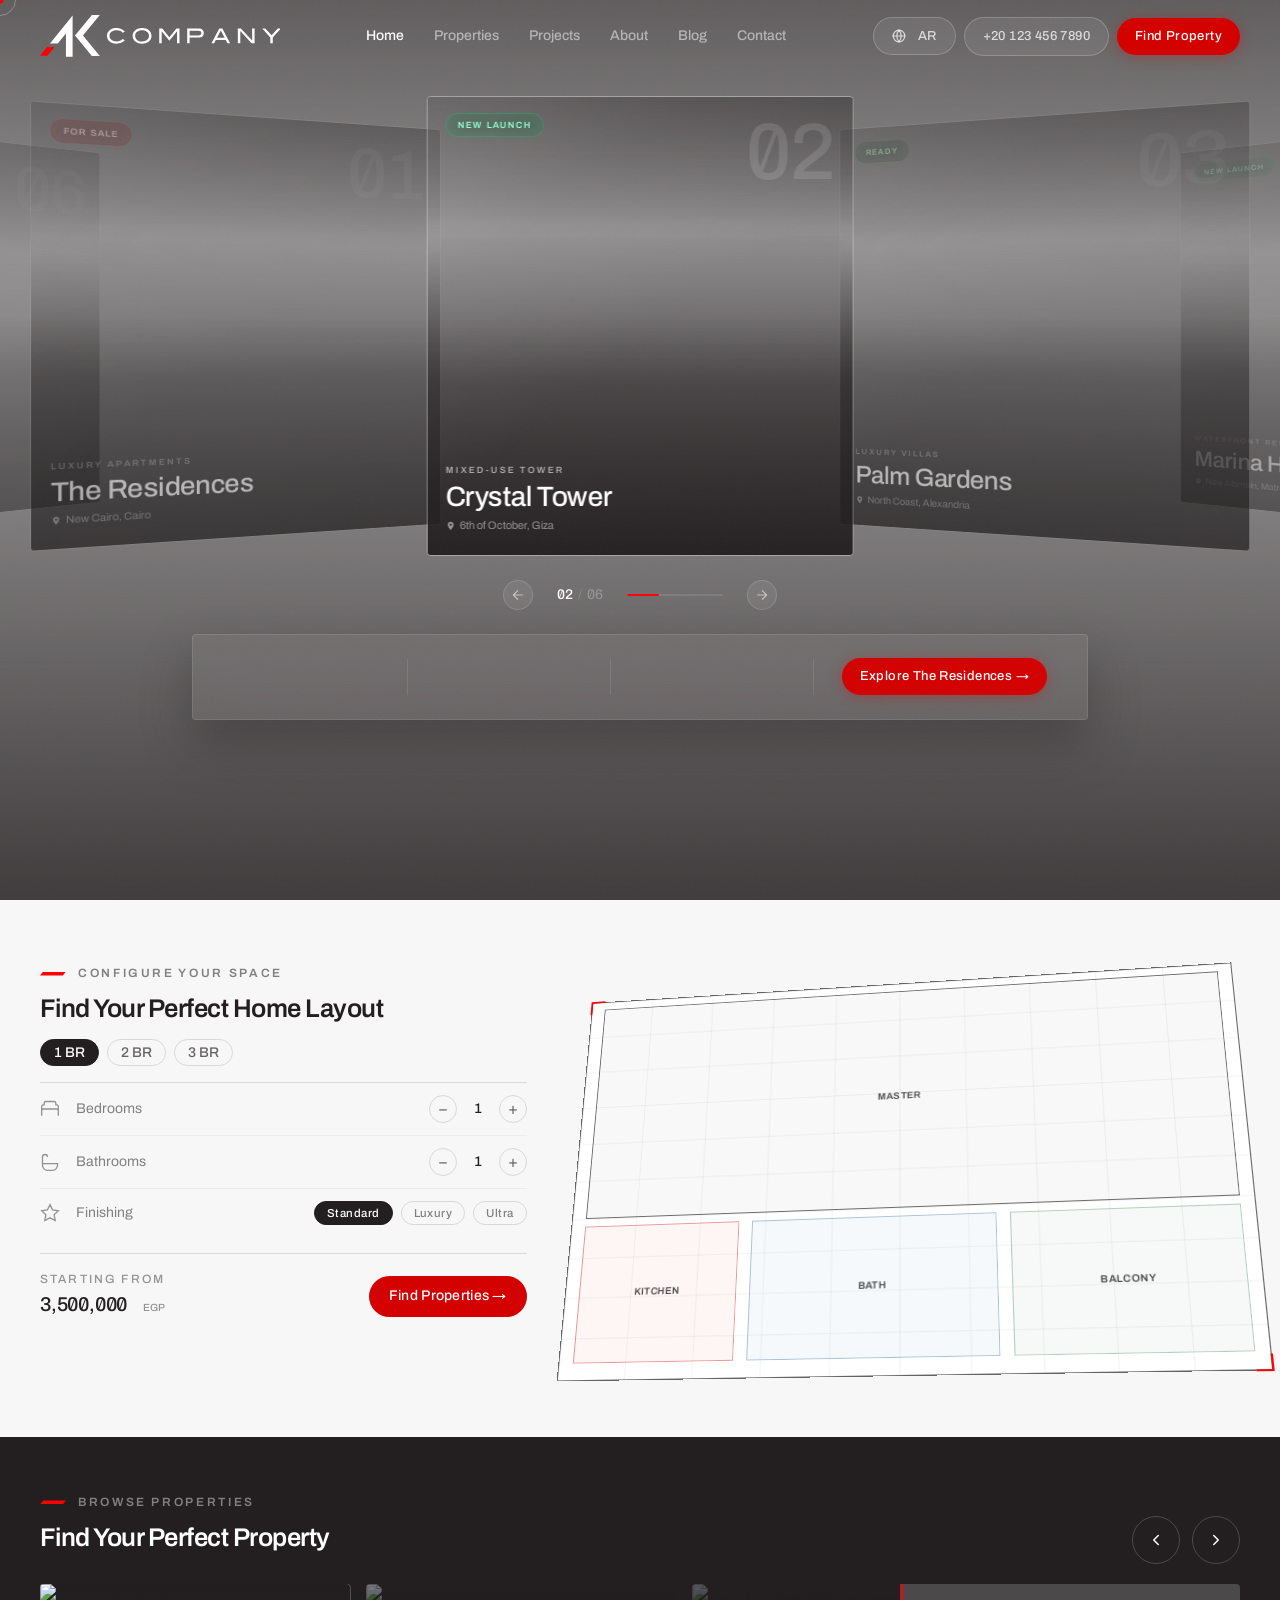
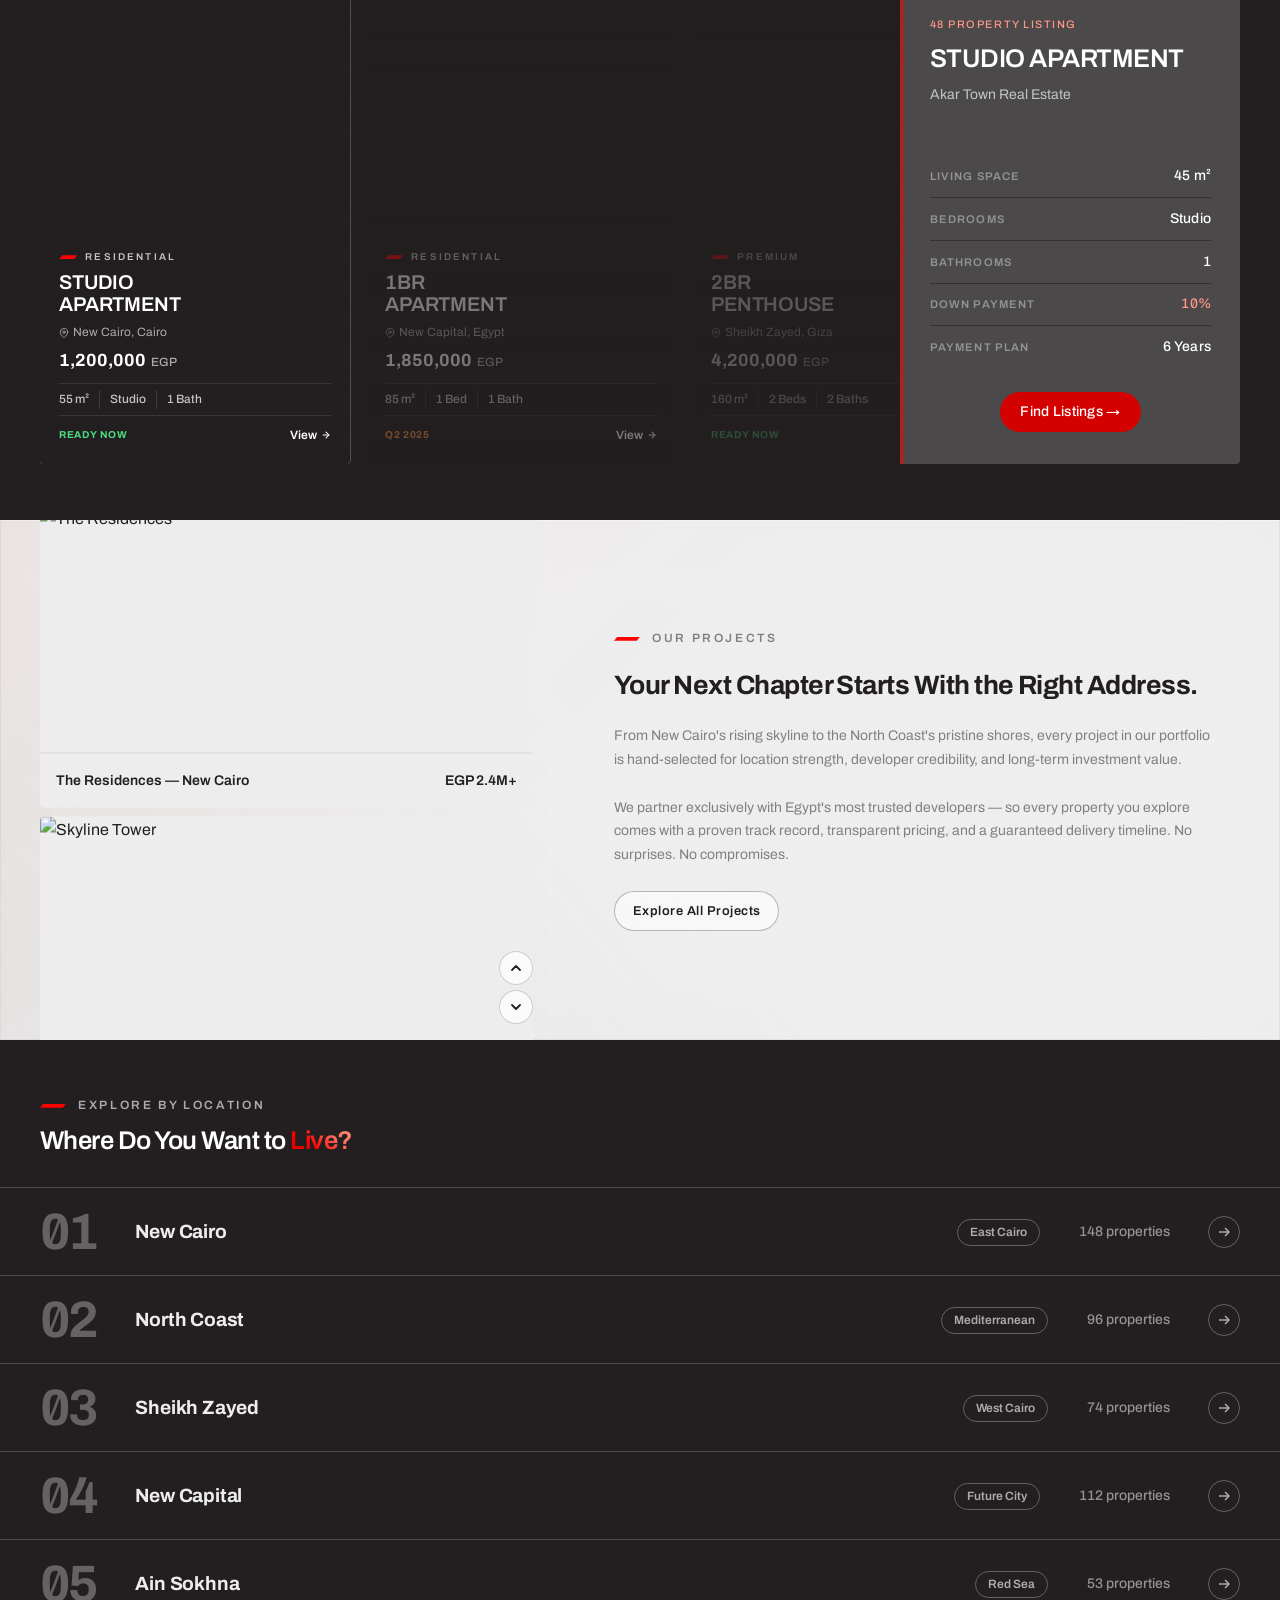
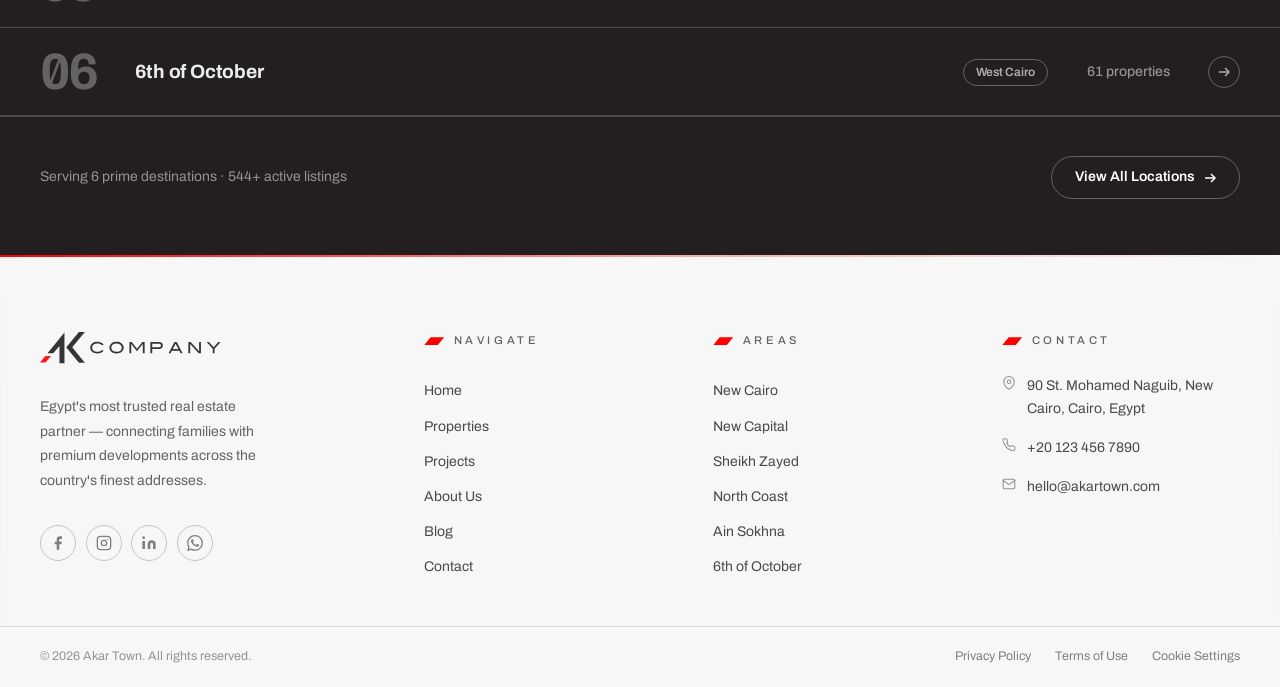
==== commit fa96eea0: "unit  card ui updates" ====
--- a/index.html
+++ b/index.html
@@ -1770,8 +1770,9 @@
         inset: 0;
         background: linear-gradient(
           to top,
-          rgba(35, 31, 32, 0.88) 0%,
-          rgba(35, 31, 32, 0.18) 55%,
+          rgba(35, 31, 32, 0.96) 0%,
+          rgba(35, 31, 32, 0.72) 55%,
+          rgba(35, 31, 32, 0.15) 80%,
           transparent 100%
         );
       }
@@ -1802,12 +1803,86 @@
       }
       .props-card-label {
         font-family: var(--font-display);
-        font-size: clamp(1rem, 2.2vw, 1.4rem);
+        font-size: clamp(0.95rem, 2vw, 1.25rem);
         font-weight: 600;
         letter-spacing: -0.01em;
         color: var(--n-0);
         line-height: 1.1;
         text-transform: uppercase;
+        margin-bottom: 8px;
+      }
+      .props-card-location {
+        display: flex;
+        align-items: center;
+        gap: 4px;
+        font-size: var(--text-xs);
+        color: var(--n-400);
+        margin-bottom: 10px;
+      }
+      .props-card-price-row {
+        display: flex;
+        align-items: baseline;
+        gap: 5px;
+        margin-bottom: 10px;
+      }
+      .props-card-price {
+        font-family: var(--font-data);
+        font-variant-numeric: tabular-nums;
+        font-size: 1.1rem;
+        font-weight: 700;
+        color: var(--n-0);
+        line-height: 1;
+      }
+      .props-card-currency {
+        font-size: var(--text-xs);
+        font-weight: 500;
+        color: var(--n-400);
+      }
+      .props-card-chips {
+        display: flex;
+        border-top: 1px solid rgba(255, 255, 255, 0.1);
+        border-bottom: 1px solid rgba(255, 255, 255, 0.1);
+        padding: 6px 0;
+        margin-bottom: 10px;
+      }
+      .props-card-chip {
+        display: inline-flex;
+        align-items: center;
+        gap: 4px;
+        padding: 0 10px;
+        font-size: var(--text-xs);
+        font-weight: 500;
+        color: var(--n-300);
+        border-inline-end: 1px solid rgba(255, 255, 255, 0.12);
+      }
+      .props-card-chip:first-child {
+        padding-inline-start: 0;
+      }
+      .props-card-chip:last-child {
+        border-inline-end: none;
+      }
+      .props-card-footer-row {
+        display: flex;
+        align-items: center;
+        justify-content: space-between;
+      }
+      .props-card-delivery {
+        font-size: 10px;
+        font-weight: 700;
+        letter-spacing: 0.06em;
+        text-transform: uppercase;
+        color: #4ade80;
+      }
+      .props-card-delivery.soon {
+        color: #fb923c;
+      }
+      .props-card-view {
+        font-size: var(--text-xs);
+        font-weight: 600;
+        color: var(--n-0);
+        display: flex;
+        align-items: center;
+        gap: 4px;
       }
 
       /* Active slide highlight */
@@ -3995,17 +4070,25 @@
                     <div class="props-card-body">
                       <div class="props-card-eyebrow">
                         <div class="slab props-card-slab"></div>
-                        <span
-                          class="props-card-cat"
-                          data-i18n="prop.cat.residential"
-                          >Residential</span
-                        >
+                        <span class="props-card-cat" data-i18n="prop.cat.residential">Residential</span>
                       </div>
-                      <div
-                        class="props-card-label"
-                        data-i18n-html="prop.card.studio_apt"
-                      >
-                        Studio<br />Apartment
+                      <div class="props-card-label" data-i18n-html="prop.card.studio_apt">Studio<br />Apartment</div>
+                      <p class="props-card-location">
+                        <svg width="10" height="10" viewBox="0 0 24 24" fill="none" stroke="currentColor" stroke-width="2" stroke-linecap="round" stroke-linejoin="round" aria-hidden="true"><path d="M21 10c0 7-9 13-9 13s-9-6-9-13a9 9 0 0 1 18 0z"/><circle cx="12" cy="10" r="3"/></svg>
+                        New Cairo, Cairo
+                      </p>
+                      <div class="props-card-price-row">
+                        <span class="props-card-price">1,200,000</span>
+                        <span class="props-card-currency">EGP</span>
+                      </div>
+                      <div class="props-card-chips">
+                        <span class="props-card-chip">55 m²</span>
+                        <span class="props-card-chip">Studio</span>
+                        <span class="props-card-chip">1 Bath</span>
+                      </div>
+                      <div class="props-card-footer-row">
+                        <span class="props-card-delivery">Ready Now</span>
+                        <span class="props-card-view">View <svg width="10" height="10" viewBox="0 0 24 24" fill="none" stroke="currentColor" stroke-width="2.5" stroke-linecap="round" stroke-linejoin="round" aria-hidden="true"><line x1="5" y1="12" x2="19" y2="12"/><polyline points="12 5 19 12 12 19"/></svg></span>
                       </div>
                     </div>
                   </a>
@@ -4023,17 +4106,25 @@
                     <div class="props-card-body">
                       <div class="props-card-eyebrow">
                         <div class="slab props-card-slab"></div>
-                        <span
-                          class="props-card-cat"
-                          data-i18n="prop.cat.residential"
-                          >Residential</span
-                        >
+                        <span class="props-card-cat" data-i18n="prop.cat.residential">Residential</span>
                       </div>
-                      <div
-                        class="props-card-label"
-                        data-i18n-html="prop.card.1br_apt"
-                      >
-                        1BR<br />Apartment
+                      <div class="props-card-label" data-i18n-html="prop.card.1br_apt">1BR<br />Apartment</div>
+                      <p class="props-card-location">
+                        <svg width="10" height="10" viewBox="0 0 24 24" fill="none" stroke="currentColor" stroke-width="2" stroke-linecap="round" stroke-linejoin="round" aria-hidden="true"><path d="M21 10c0 7-9 13-9 13s-9-6-9-13a9 9 0 0 1 18 0z"/><circle cx="12" cy="10" r="3"/></svg>
+                        New Capital, Egypt
+                      </p>
+                      <div class="props-card-price-row">
+                        <span class="props-card-price">1,850,000</span>
+                        <span class="props-card-currency">EGP</span>
+                      </div>
+                      <div class="props-card-chips">
+                        <span class="props-card-chip">85 m²</span>
+                        <span class="props-card-chip">1 Bed</span>
+                        <span class="props-card-chip">1 Bath</span>
+                      </div>
+                      <div class="props-card-footer-row">
+                        <span class="props-card-delivery soon">Q2 2025</span>
+                        <span class="props-card-view">View <svg width="10" height="10" viewBox="0 0 24 24" fill="none" stroke="currentColor" stroke-width="2.5" stroke-linecap="round" stroke-linejoin="round" aria-hidden="true"><line x1="5" y1="12" x2="19" y2="12"/><polyline points="12 5 19 12 12 19"/></svg></span>
                       </div>
                     </div>
                   </a>
@@ -4051,17 +4142,25 @@
                     <div class="props-card-body">
                       <div class="props-card-eyebrow">
                         <div class="slab props-card-slab"></div>
-                        <span
-                          class="props-card-cat"
-                          data-i18n="prop.cat.premium"
-                          >Premium</span
-                        >
+                        <span class="props-card-cat" data-i18n="prop.cat.premium">Premium</span>
                       </div>
-                      <div
-                        class="props-card-label"
-                        data-i18n-html="prop.card.2br_pent"
-                      >
-                        2BR<br />Penthouse
+                      <div class="props-card-label" data-i18n-html="prop.card.2br_pent">2BR<br />Penthouse</div>
+                      <p class="props-card-location">
+                        <svg width="10" height="10" viewBox="0 0 24 24" fill="none" stroke="currentColor" stroke-width="2" stroke-linecap="round" stroke-linejoin="round" aria-hidden="true"><path d="M21 10c0 7-9 13-9 13s-9-6-9-13a9 9 0 0 1 18 0z"/><circle cx="12" cy="10" r="3"/></svg>
+                        Sheikh Zayed, Giza
+                      </p>
+                      <div class="props-card-price-row">
+                        <span class="props-card-price">4,200,000</span>
+                        <span class="props-card-currency">EGP</span>
+                      </div>
+                      <div class="props-card-chips">
+                        <span class="props-card-chip">160 m²</span>
+                        <span class="props-card-chip">2 Beds</span>
+                        <span class="props-card-chip">2 Baths</span>
+                      </div>
+                      <div class="props-card-footer-row">
+                        <span class="props-card-delivery">Ready Now</span>
+                        <span class="props-card-view">View <svg width="10" height="10" viewBox="0 0 24 24" fill="none" stroke="currentColor" stroke-width="2.5" stroke-linecap="round" stroke-linejoin="round" aria-hidden="true"><line x1="5" y1="12" x2="19" y2="12"/><polyline points="12 5 19 12 12 19"/></svg></span>
                       </div>
                     </div>
                   </a>
@@ -4079,15 +4178,25 @@
                     <div class="props-card-body">
                       <div class="props-card-eyebrow">
                         <div class="slab props-card-slab"></div>
-                        <span class="props-card-cat" data-i18n="prop.cat.villa"
-                          >Villa</span
-                        >
+                        <span class="props-card-cat" data-i18n="prop.cat.villa">Villa</span>
                       </div>
-                      <div
-                        class="props-card-label"
-                        data-i18n-html="prop.card.3br_villa"
-                      >
-                        3BR<br />Garden Villa
+                      <div class="props-card-label" data-i18n-html="prop.card.3br_villa">3BR<br />Garden Villa</div>
+                      <p class="props-card-location">
+                        <svg width="10" height="10" viewBox="0 0 24 24" fill="none" stroke="currentColor" stroke-width="2" stroke-linecap="round" stroke-linejoin="round" aria-hidden="true"><path d="M21 10c0 7-9 13-9 13s-9-6-9-13a9 9 0 0 1 18 0z"/><circle cx="12" cy="10" r="3"/></svg>
+                        October City, Giza
+                      </p>
+                      <div class="props-card-price-row">
+                        <span class="props-card-price">6,500,000</span>
+                        <span class="props-card-currency">EGP</span>
+                      </div>
+                      <div class="props-card-chips">
+                        <span class="props-card-chip">320 m²</span>
+                        <span class="props-card-chip">3 Beds</span>
+                        <span class="props-card-chip">3 Baths</span>
+                      </div>
+                      <div class="props-card-footer-row">
+                        <span class="props-card-delivery soon">Q4 2026</span>
+                        <span class="props-card-view">View <svg width="10" height="10" viewBox="0 0 24 24" fill="none" stroke="currentColor" stroke-width="2.5" stroke-linecap="round" stroke-linejoin="round" aria-hidden="true"><line x1="5" y1="12" x2="19" y2="12"/><polyline points="12 5 19 12 12 19"/></svg></span>
                       </div>
                     </div>
                   </a>
@@ -4105,15 +4214,25 @@
                     <div class="props-card-body">
                       <div class="props-card-eyebrow">
                         <div class="slab props-card-slab"></div>
-                        <span class="props-card-cat" data-i18n="prop.cat.ultra"
-                          >Ultra-Premium</span
-                        >
+                        <span class="props-card-cat" data-i18n="prop.cat.ultra">Ultra-Premium</span>
                       </div>
-                      <div
-                        class="props-card-label"
-                        data-i18n-html="prop.card.sky_villa"
-                      >
-                        Sky<br />Villa
+                      <div class="props-card-label" data-i18n-html="prop.card.sky_villa">Sky<br />Villa</div>
+                      <p class="props-card-location">
+                        <svg width="10" height="10" viewBox="0 0 24 24" fill="none" stroke="currentColor" stroke-width="2" stroke-linecap="round" stroke-linejoin="round" aria-hidden="true"><path d="M21 10c0 7-9 13-9 13s-9-6-9-13a9 9 0 0 1 18 0z"/><circle cx="12" cy="10" r="3"/></svg>
+                        Ain Sokhna, Suez
+                      </p>
+                      <div class="props-card-price-row">
+                        <span class="props-card-price">12,000,000</span>
+                        <span class="props-card-currency">EGP</span>
+                      </div>
+                      <div class="props-card-chips">
+                        <span class="props-card-chip">450 m²</span>
+                        <span class="props-card-chip">4 Beds</span>
+                        <span class="props-card-chip">4 Baths</span>
+                      </div>
+                      <div class="props-card-footer-row">
+                        <span class="props-card-delivery">Ready Now</span>
+                        <span class="props-card-view">View <svg width="10" height="10" viewBox="0 0 24 24" fill="none" stroke="currentColor" stroke-width="2.5" stroke-linecap="round" stroke-linejoin="round" aria-hidden="true"><line x1="5" y1="12" x2="19" y2="12"/><polyline points="12 5 19 12 12 19"/></svg></span>
                       </div>
                     </div>
                   </a>
@@ -4134,32 +4253,24 @@
             <div class="props-det-divider"></div>
             <div class="props-det-table" id="propsDetTable">
               <div class="props-det-row">
-                <span class="props-det-key" data-i18n="props.det.price_from"
-                  >Price From</span
-                >
-                <span class="props-det-val accent" id="propsDetPrice"
-                  >2,500,000 EGP</span
-                >
-              </div>
-              <div class="props-det-row">
-                <span class="props-det-key" data-i18n="props.det.living_space"
-                  >Living Space</span
-                >
+                <span class="props-det-key" data-i18n="props.det.living_space">Living Space</span>
                 <span class="props-det-val" id="propsDetArea">45 m²</span>
               </div>
               <div class="props-det-row">
-                <span class="props-det-key" data-i18n="props.det.bedrooms"
-                  >Bedrooms</span
-                >
+                <span class="props-det-key" data-i18n="props.det.bedrooms">Bedrooms</span>
                 <span class="props-det-val" id="propsDetBeds">Studio</span>
               </div>
               <div class="props-det-row">
-                <span class="props-det-key" data-i18n="props.det.delivery"
-                  >Delivery</span
-                >
-                <span class="props-det-val" id="propsDetDelivery"
-                  >Ready Now</span
-                >
+                <span class="props-det-key" data-i18n="props.det.bathrooms">Bathrooms</span>
+                <span class="props-det-val" id="propsDetBaths">1</span>
+              </div>
+              <div class="props-det-row">
+                <span class="props-det-key" data-i18n="props.det.down_payment">Down Payment</span>
+                <span class="props-det-val accent" id="propsDetDownPayment">10%</span>
+              </div>
+              <div class="props-det-row">
+                <span class="props-det-key" data-i18n="props.det.payment_plan">Payment Plan</span>
+                <span class="props-det-val" id="propsDetPlan">6 Years</span>
               </div>
             </div>
             <a
@@ -5931,6 +6042,9 @@
           price: "2,500,000 EGP",
           area: "45 m²",
           beds: { en: "Studio", ar: "استوديو" },
+          baths: "1",
+          downPayment: "10%",
+          paymentPlan: { en: "6 Years", ar: "٦ سنوات" },
           delivery: { en: "Ready Now", ar: "جاهز الآن" },
           href: "properties.html?type=studio",
         },
@@ -5941,6 +6055,9 @@
           price: "3,800,000 EGP",
           area: "75 m²",
           beds: { en: "1 Bedroom", ar: "١ غرفة نوم" },
+          baths: "1",
+          downPayment: "15%",
+          paymentPlan: { en: "7 Years", ar: "٧ سنوات" },
           delivery: { en: "Ready Now", ar: "جاهز الآن" },
           href: "properties.html?type=1br",
         },
@@ -5951,6 +6068,9 @@
           price: "7,200,000 EGP",
           area: "140 m²",
           beds: { en: "2 Bedrooms", ar: "٢ غرف نوم" },
+          baths: "2",
+          downPayment: "20%",
+          paymentPlan: { en: "8 Years", ar: "٨ سنوات" },
           delivery: { en: "Q4 2026", ar: "الربع الرابع 2026" },
           href: "properties.html?type=2br",
         },
@@ -5961,6 +6081,9 @@
           price: "14,500,000 EGP",
           area: "280 m²",
           beds: { en: "3 Bedrooms", ar: "٣ غرف نوم" },
+          baths: "3",
+          downPayment: "20%",
+          paymentPlan: { en: "10 Years", ar: "١٠ سنوات" },
           delivery: { en: "Q2 2027", ar: "الربع الثاني 2027" },
           href: "properties.html?type=villa",
         },
@@ -5971,6 +6094,9 @@
           price: "28,000,000 EGP",
           area: "480 m²",
           beds: { en: "5 Bedrooms", ar: "٥ غرف نوم" },
+          baths: "4",
+          downPayment: "25%",
+          paymentPlan: { en: "12 Years", ar: "١٢ سنة" },
           delivery: { en: "Off-Plan", ar: "على الخريطة" },
           href: "properties.html?type=sky",
         },
@@ -5987,10 +6113,11 @@
           "#propsDetCount",
           "#propsDetName",
           "#propsDetAgent",
-          "#propsDetPrice",
           "#propsDetArea",
           "#propsDetBeds",
-          "#propsDetDelivery",
+          "#propsDetBaths",
+          "#propsDetDownPayment",
+          "#propsDetPlan",
         ].map(function (s) {
           return document.querySelector(s);
         });
@@ -6005,12 +6132,11 @@
             document.getElementById("propsDetCount").textContent = t(d.count);
             document.getElementById("propsDetName").textContent = t(d.name);
             document.getElementById("propsDetAgent").textContent = t(d.agent);
-            document.getElementById("propsDetPrice").textContent = d.price;
             document.getElementById("propsDetArea").textContent = d.area;
             document.getElementById("propsDetBeds").textContent = t(d.beds);
-            document.getElementById("propsDetDelivery").textContent = t(
-              d.delivery,
-            );
+            document.getElementById("propsDetBaths").textContent = d.baths;
+            document.getElementById("propsDetDownPayment").textContent = d.downPayment;
+            document.getElementById("propsDetPlan").textContent = t(d.paymentPlan);
             document.getElementById("propsDetCta").href = d.href;
             gsap.fromTo(
               els,
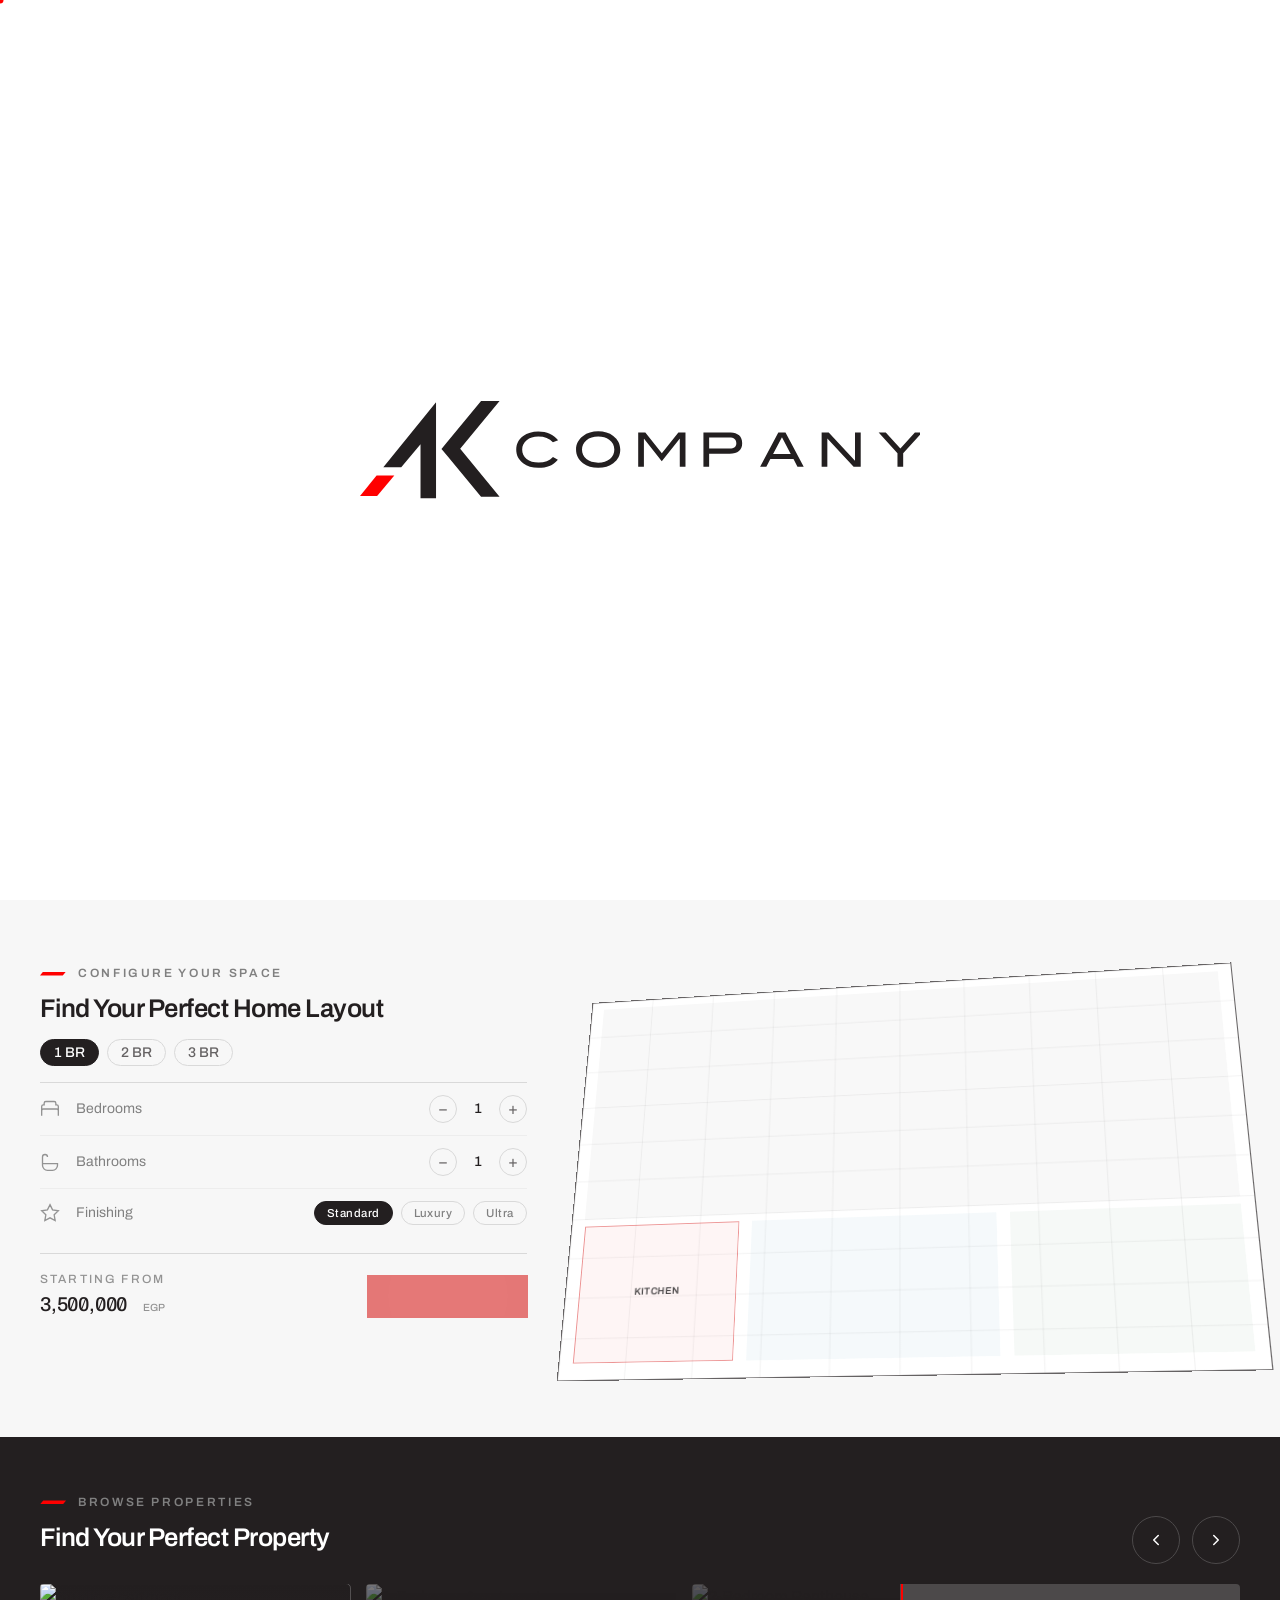
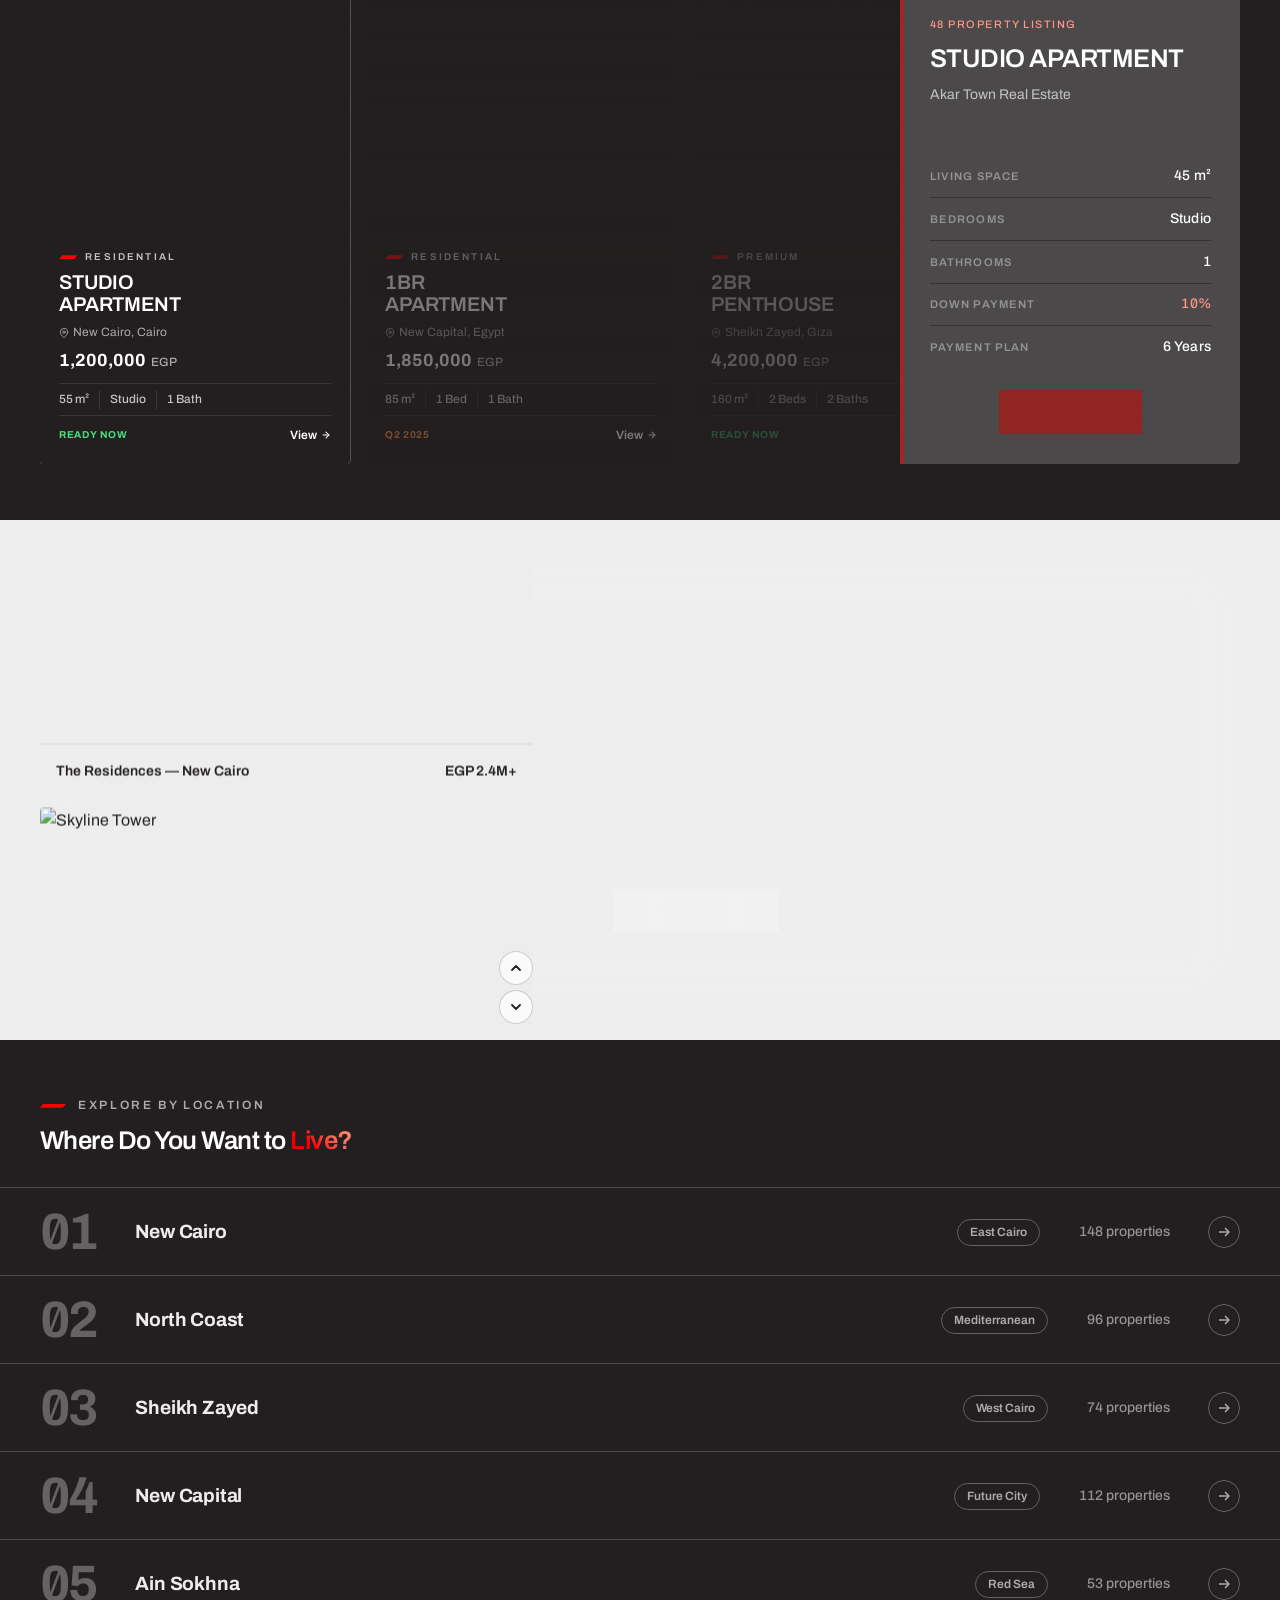
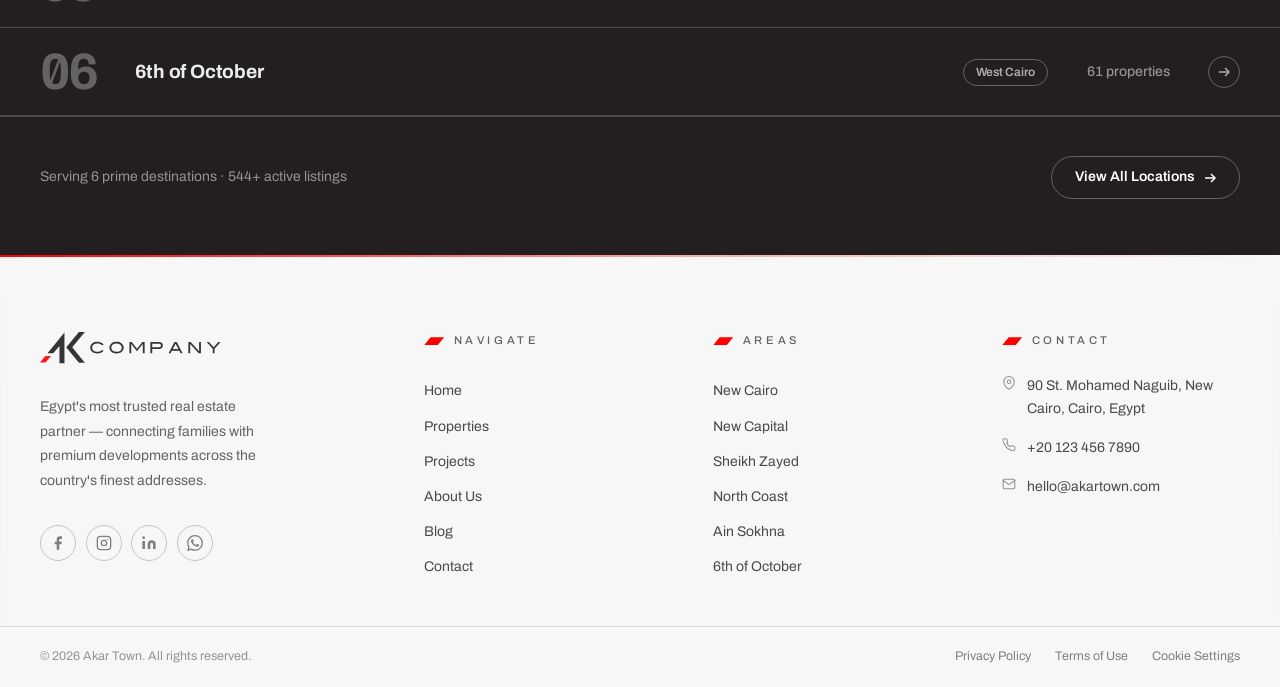
==== commit dd91799e: "Finish splash screen" ====
--- a/index.html
+++ b/index.html
@@ -302,21 +302,45 @@
       .btn-ghost {
         background: rgba(255, 255, 255, 0.08);
         border: 1px solid rgba(255, 255, 255, 0.2);
-        color: rgba(255, 255, 255, 0.75);
+        color: #fff;
+        box-shadow:
+          inset 0 1.5px 0 color-mix(in oklab, var(--n-0) 70%, transparent),
+          inset 0 -1px 0 color-mix(in oklab, var(--n-0) 15%, transparent),
+          inset 0 0 0 1px color-mix(in oklab, var(--n-0) 18%, transparent),
+          0 0 0 1px rgba(0, 0, 0, 0.08);
       }
       .btn-ghost:hover {
-        background: rgba(255, 255, 255, 0.14);
-        border-color: rgba(255, 255, 255, 0.35);
-        color: #fff;
+        transform: translateY(-1px);
       }
       .btn-accent {
-        background: var(--accent-fill);
+        background:
+          linear-gradient(
+            calc(90deg - 39.5deg),
+            color-mix(in oklab, var(--n-0) 42%, transparent) 0%,
+            color-mix(in oklab, var(--n-0) 8%, transparent) 45%,
+            transparent 70%
+          ),
+          color-mix(in oklab, var(--accent-fill) 52%, transparent);
+        backdrop-filter: blur(80px) saturate(280%) brightness(1.18)
+          contrast(1.05);
+        box-shadow:
+          inset 0 1.5px 0 color-mix(in oklab, var(--n-0) 70%, transparent),
+          inset 0 -1px 0
+            color-mix(in oklab, var(--accent-fill) 30%, transparent),
+          inset 0 0 0 1px color-mix(in oklab, var(--n-0) 18%, transparent),
+          0 0 0 1px rgba(0, 0, 0, 0.08);
         color: var(--n-0);
-        box-shadow: 0 2px 14px rgba(211, 2, 1, 0.3);
       }
       .btn-accent:hover {
-        background: var(--accent-fill-hover);
         transform: translateY(-1px);
+        box-shadow:
+          inset 0 1.5px 0 color-mix(in oklab, var(--n-0) 80%, transparent),
+          inset 0 -1px 0
+            color-mix(in oklab, var(--accent-fill) 40%, transparent),
+          inset 0 0 0 1px color-mix(in oklab, var(--n-0) 24%, transparent),
+          0 6px 18px -4px
+            color-mix(in oklab, var(--accent-fill) 45%, transparent),
+          0 2px 8px rgba(0, 0, 0, 0.2);
       }
       .btn-accent:active {
         transform: translateY(0);
@@ -1483,19 +1507,41 @@
         letter-spacing: 0.02em;
         padding: 9px 20px;
         border-radius: 100px;
-        background: var(--accent-fill);
+        background:
+          linear-gradient(
+            calc(90deg - 39.5deg),
+            color-mix(in oklab, var(--n-0) 42%, transparent) 0%,
+            color-mix(in oklab, var(--n-0) 8%, transparent) 45%,
+            transparent 70%
+          ),
+          color-mix(in oklab, var(--accent-fill) 52%, transparent);
+        backdrop-filter: blur(80px) saturate(280%) brightness(1.18)
+          contrast(1.05);
+        box-shadow:
+          inset 0 1.5px 0 color-mix(in oklab, var(--n-0) 70%, transparent),
+          inset 0 -1px 0
+            color-mix(in oklab, var(--accent-fill) 30%, transparent),
+          inset 0 0 0 1px color-mix(in oklab, var(--n-0) 18%, transparent),
+          0 0 0 1px rgba(0, 0, 0, 0.08);
         color: var(--n-0);
         border: none;
         cursor: none;
         transition:
-          background var(--dur-ui) var(--ease-expo),
-          transform var(--dur-ui) var(--ease-expo);
+          transform var(--dur-ui) var(--ease-expo),
+          box-shadow var(--dur-ui) var(--ease-expo);
         text-decoration: none;
         white-space: nowrap;
       }
       .fnd-cta:hover {
-        background: var(--accent-fill-hover, #b80100);
         transform: translateY(-2px);
+        box-shadow:
+          inset 0 1.5px 0 color-mix(in oklab, var(--n-0) 80%, transparent),
+          inset 0 -1px 0
+            color-mix(in oklab, var(--accent-fill) 40%, transparent),
+          inset 0 0 0 1px color-mix(in oklab, var(--n-0) 24%, transparent),
+          0 6px 18px -4px
+            color-mix(in oklab, var(--accent-fill) 45%, transparent),
+          0 2px 8px rgba(0, 0, 0, 0.2);
       }
       .fnd-cta:active {
         transform: translateY(0);
@@ -1991,21 +2037,43 @@
         font-weight: 500;
         letter-spacing: 0.02em;
         color: var(--n-0);
-        background: var(--accent-fill);
+        background:
+          linear-gradient(
+            calc(90deg - 39.5deg),
+            color-mix(in oklab, var(--n-0) 42%, transparent) 0%,
+            color-mix(in oklab, var(--n-0) 8%, transparent) 45%,
+            transparent 70%
+          ),
+          color-mix(in oklab, var(--accent-fill) 52%, transparent);
+        backdrop-filter: blur(80px) saturate(280%) brightness(1.18)
+          contrast(1.05);
+        box-shadow:
+          inset 0 1.5px 0 color-mix(in oklab, var(--n-0) 70%, transparent),
+          inset 0 -1px 0
+            color-mix(in oklab, var(--accent-fill) 30%, transparent),
+          inset 0 0 0 1px color-mix(in oklab, var(--n-0) 18%, transparent),
+          0 0 0 1px rgba(0, 0, 0, 0.08);
         border: none;
         padding: 9px 20px;
         border-radius: 100px;
         cursor: none;
         transition:
-          background var(--dur-ui) var(--ease-expo),
-          transform var(--dur-ui) var(--ease-expo);
+          transform var(--dur-ui) var(--ease-expo),
+          box-shadow var(--dur-ui) var(--ease-expo);
         text-decoration: none;
         align-self: center;
         white-space: nowrap;
       }
       .props-det-cta:hover {
-        background: var(--accent-fill-hover);
         transform: translateY(-2px);
+        box-shadow:
+          inset 0 1.5px 0 color-mix(in oklab, var(--n-0) 80%, transparent),
+          inset 0 -1px 0
+            color-mix(in oklab, var(--accent-fill) 40%, transparent),
+          inset 0 0 0 1px color-mix(in oklab, var(--n-0) 24%, transparent),
+          0 6px 18px -4px
+            color-mix(in oklab, var(--accent-fill) 45%, transparent),
+          0 2px 8px rgba(0, 0, 0, 0.2);
       }
       .props-det-cta:active {
         transform: translateY(0);
@@ -2594,22 +2662,37 @@
         font-weight: var(--fw-semibold);
         font-size: 0.8rem;
         letter-spacing: 0.04em;
-        color: var(--ink);
+        color: var(--n-0);
         text-decoration: none;
         padding: 0.55rem 1.1rem;
-        border: 1px solid color-mix(in oklab, var(--ink) 30%, transparent);
         border-radius: 100px;
-        background: color-mix(in oklab, var(--paper) 60%, transparent);
-        backdrop-filter: blur(8px);
+        background:
+          linear-gradient(
+            calc(90deg - 39.5deg),
+            color-mix(in oklab, var(--n-0) 42%, transparent) 0%,
+            color-mix(in oklab, var(--n-0) 8%, transparent) 45%,
+            transparent 70%
+          ),
+          color-mix(in oklab, var(--n-0) 12%, transparent);
+        backdrop-filter: blur(80px) saturate(280%) brightness(1.18)
+          contrast(1.05);
+        box-shadow:
+          inset 0 1.5px 0 color-mix(in oklab, var(--n-0) 70%, transparent),
+          inset 0 -1px 0 color-mix(in oklab, var(--n-0) 15%, transparent),
+          inset 0 0 0 1px color-mix(in oklab, var(--n-0) 18%, transparent),
+          0 0 0 1px rgba(0, 0, 0, 0.08);
         transition:
-          background 0.22s ease,
-          border-color 0.22s ease,
-          color 0.22s ease;
+          transform 0.22s ease,
+          box-shadow 0.22s ease;
       }
       .proj-stmt-cta:hover {
-        background: var(--ink);
-        border-color: var(--ink);
-        color: var(--paper);
+        transform: translateY(-1px);
+        box-shadow:
+          inset 0 1.5px 0 color-mix(in oklab, var(--n-0) 80%, transparent),
+          inset 0 -1px 0 color-mix(in oklab, var(--n-0) 20%, transparent),
+          inset 0 0 0 1px color-mix(in oklab, var(--n-0) 24%, transparent),
+          0 6px 18px -4px color-mix(in oklab, var(--n-0) 25%, transparent),
+          0 2px 8px rgba(0, 0, 0, 0.2);
       }
 
       /* Slider controls */
@@ -2945,15 +3028,10 @@
         justify-content: center;
         overflow: hidden;
         cursor: pointer;
-        visibility: visible;
-        transition:
-          opacity 0.5s 0.75s ease,
-          visibility 0s 1.25s;
       }
       #splash.sp-exit {
-        opacity: 0;
-        visibility: hidden;
         pointer-events: none;
+        background: transparent;
       }
 
       /* ── Rising columns field ────────────────────────────────── */
@@ -2965,27 +3043,18 @@
         align-items: flex-start;
         justify-content: center;
         padding: 0 16px;
+        opacity: 0.3;
       }
       .sp-col {
         flex: 0 0 176px;
         display: flex;
         flex-direction: column;
         gap: 14px;
-        animation: sp-rise var(--dur, 24s) var(--dly, 0s) linear infinite;
         will-change: transform;
-      }
-      @keyframes sp-rise {
-        from {
-          transform: translateY(0);
-        }
-        to {
-          transform: translateY(-50%);
-        }
       }
       #splash.sp-exit .sp-col {
         opacity: 0;
-        transition: opacity 0.5s ease;
-        animation-duration: 1s !important;
+        transition: opacity 0.3s ease;
       }
 
       /* ── Card ────────────────────────────────────────────────── */
@@ -3019,91 +3088,54 @@
         align-items: center;
         gap: 20px;
         opacity: 0;
-        transform: translateY(20px) scale(0.95);
-        filter: blur(14px);
+        transform: translateY(16px) scale(0.97);
         transition:
-          opacity 1.4s 0.3s cubic-bezier(0.16, 1, 0.3, 1),
-          transform 1.6s 0.3s cubic-bezier(0.16, 1, 0.3, 1),
-          filter 1.2s 0.3s ease;
+          opacity 0.55s 0.1s cubic-bezier(0.16, 1, 0.3, 1),
+          transform 0.65s 0.1s cubic-bezier(0.16, 1, 0.3, 1);
       }
       #splash.sp-ready .sp-logo-frame {
         opacity: 1;
         transform: translateY(0) scale(1);
-        filter: none;
       }
       #splash.sp-exit .sp-logo-frame {
         opacity: 0;
-        transform: scale(1.04) translateY(-8px);
-        filter: blur(8px);
+        transform: scale(1.03) translateY(-6px);
         transition:
-          opacity 0.5s ease,
-          transform 0.6s cubic-bezier(0.4, 0, 1, 1),
-          filter 0.5s ease;
-      }
-
-      /* Glyph-level shadow: light halo so dark logo reads over dark cards */
+          opacity 0.4s ease,
+          transform 0.5s cubic-bezier(0.4, 0, 1, 1);
+      }
+
+      /* ── Split panels — fade in together, slide apart on exit ── */
+      .sp-panel {
+        position: absolute;
+        top: 0;
+        bottom: 0;
+        width: 50%;
+        background: #fff;
+        z-index: 1;
+        pointer-events: none;
+        opacity: 0;
+        transition: opacity 1s ease;
+      }
+      .sp-panel-l { left: 0; }
+      .sp-panel-r { right: 0; }
+      #splash.sp-ready .sp-panel {
+        opacity: 1;
+      }
+      #splash.sp-exit .sp-panel {
+        opacity: 1;
+        transition: transform 0.7s cubic-bezier(0.76, 0, 0.24, 1);
+      }
+      #splash.sp-exit .sp-panel-l {
+        transform: translateX(-100%);
+      }
+      #splash.sp-exit .sp-panel-r {
+        transform: translateX(100%);
+      }
+
       .sp-logo-svg {
-        width: clamp(220px, 36vw, 360px);
-        filter: drop-shadow(0 0 1px rgba(247, 247, 247, 1))
-          drop-shadow(0 0 4px rgba(247, 247, 247, 1))
-          drop-shadow(0 0 12px rgba(247, 247, 247, 0.9))
-          drop-shadow(0 0 28px rgba(247, 247, 247, 0.65))
-          drop-shadow(0 0 56px rgba(247, 247, 247, 0.35));
-      }
-
-      /* Red rule */
-      .sp-redline {
-        width: clamp(64px, 11vw, 120px);
-        height: 2px;
-        background: #d30201;
-        transform-origin: left center;
-        transform: scaleX(0);
-        filter: drop-shadow(0 0 4px rgba(211, 2, 1, 0.6));
-        transition: transform 0.9s 1.3s cubic-bezier(0.16, 1, 0.3, 1);
-      }
-      #splash.sp-ready .sp-redline {
-        transform: scaleX(1);
-      }
-
-      /* Tagline */
-      .sp-sub {
-        font-family: "Archivo", system-ui, sans-serif;
-        font-size: 0.72rem;
-        font-weight: 600;
-        letter-spacing: 0.22em;
-        text-transform: uppercase;
-        color: rgba(35, 31, 32, 0.82);
-        text-align: center;
-        text-shadow:
-          0 0 2px rgba(242, 237, 230, 1),
-          0 0 6px rgba(242, 237, 230, 1),
-          0 0 16px rgba(242, 237, 230, 0.95),
-          0 0 32px rgba(242, 237, 230, 0.7);
-        opacity: 0;
-        transition: opacity 0.9s 1.6s ease;
-      }
-      #splash.sp-ready .sp-sub {
-        opacity: 1;
-      }
-
-      /* Skip hint */
-      .sp-skip {
-        position: absolute;
-        bottom: 28px;
-        left: 50%;
-        transform: translateX(-50%);
-        font-family: "Archivo", system-ui, sans-serif;
-        font-size: 0.6rem;
-        letter-spacing: 0.18em;
-        text-transform: uppercase;
-        color: rgba(35, 31, 32, 0.22);
-        user-select: none;
-        opacity: 0;
-        transition: opacity 0.8s 2.2s ease;
-        white-space: nowrap;
-      }
-      #splash.sp-ready .sp-skip {
-        opacity: 1;
+        width: clamp(280px, 50vw, 560px);
+        display: block;
       }
 
       /* ── Responsive ──────────────────────────────────────────── */
@@ -3132,9 +3164,7 @@
           animation: none !important;
           transform: translateY(-50%);
         }
-        .sp-logo-frame,
-        .sp-redline,
-        .sp-sub {
+        .sp-logo-frame {
           transition-duration: 0.2s !important;
         }
       }
@@ -3145,12 +3175,16 @@
     <div id="splash" role="presentation" aria-hidden="true">
       <!-- Five rising columns (JS populates the cards) -->
       <div class="sp-field">
-        <div class="sp-col" style="--dur: 7s; --dly: -2s"></div>
-        <div class="sp-col" style="--dur: 9s; --dly: -5s"></div>
-        <div class="sp-col" style="--dur: 6.5s; --dly: -1s"></div>
-        <div class="sp-col" style="--dur: 10s; --dly: -7s"></div>
-        <div class="sp-col" style="--dur: 8s; --dly: -3.5s"></div>
+        <div class="sp-col" style="--dur: 2.5s; --dly: -1s"></div>
+        <div class="sp-col" style="--dur: 2.5s; --dly: -2.5s"></div>
+        <div class="sp-col" style="--dur: 2.5s; --dly: -0.5s"></div>
+        <div class="sp-col" style="--dur: 2.5s; --dly: -3s"></div>
+        <div class="sp-col" style="--dur: 2.5s; --dly: -1.5s"></div>
       </div>
+
+      <!-- Split panels: fade in over columns, slide apart to reveal home -->
+      <div class="sp-panel sp-panel-l"></div>
+      <div class="sp-panel sp-panel-r"></div>
 
       <!-- Center: vignette + logo -->
       <div class="sp-stage">
@@ -3203,14 +3237,9 @@
               fill="#231F20"
             />
           </svg>
-          <div class="sp-redline"></div>
-          <div class="sp-sub">
-            Premium Real Estate &nbsp;&middot;&nbsp; Akar Town
-          </div>
         </div>
       </div>
 
-      <span class="sp-skip" aria-hidden="true">Click anywhere to skip</span>
     </div>
 
     <!-- Splash JS — runs before page content for instant activation -->
@@ -3272,22 +3301,61 @@
           col.innerHTML = html + html;
         });
 
-        /* Reveal logo (two rAF to ensure layout is ready) */
-        requestAnimationFrame(function () {
-          requestAnimationFrame(function () {
-            splash.classList.add("sp-ready");
+        /* JS-driven scroll — owns translateY directly, no CSS animation */
+        var spCols = Array.from(document.querySelectorAll(".sp-col"));
+        /* Initial progress (0-1) derived from original --dly / --dur stagger */
+        var prog = [0.4, 0.0, 0.2, 0.2, 0.6];
+        var slowCps = 1 / 2.5; /* cycles per second at start */
+        var fastCps = 1 / 0.65; /* cycles per second at full speed */
+        var rampMs = 1400;
+        var tickStart = null,
+          lastTs = null,
+          rafId;
+
+        /* Set initial positions before first paint to avoid snap */
+        spCols.forEach(function (col, i) {
+          col.style.transform =
+            "translateY(" + (-prog[i] * 50).toFixed(2) + "%)";
+        });
+
+        function tick(ts) {
+          if (!tickStart) {
+            tickStart = ts;
+            lastTs = ts;
+          }
+          var dt = Math.min(
+            (ts - lastTs) / 1000,
+            0.05,
+          ); /* cap to avoid jump on tab restore */
+          lastTs = ts;
+          var t = Math.min((ts - tickStart) / rampMs, 1);
+          var ease = t * t * (3 - 2 * t); /* smoothstep */
+          var cps = slowCps + (fastCps - slowCps) * ease;
+          spCols.forEach(function (col, i) {
+            prog[i] = (prog[i] + cps * dt) % 1;
+            col.style.transform =
+              "translateY(" + (-prog[i] * 50).toFixed(2) + "%)";
           });
-        });
-
-        /* Exit */
-        var exitTimer = setTimeout(doExit, 3200);
+          rafId = requestAnimationFrame(tick);
+        }
+        rafId = requestAnimationFrame(tick);
+
+        /* After 2 s: reveal white bg + logo over 1 s */
+        var readyTimer = setTimeout(function () {
+          splash.classList.add("sp-ready");
+        }, 2000);
+
+        /* After 3.3 s: white bg is fully opaque — hide splash */
+        var exitTimer = setTimeout(doExit, 3300);
 
         function doExit() {
+          clearTimeout(readyTimer);
           clearTimeout(exitTimer);
+          cancelAnimationFrame(rafId);
           splash.classList.add("sp-exit");
           setTimeout(function () {
             splash.style.display = "none";
-          }, 1300);
+          }, 720);
         }
 
         /* Skip on click / Esc / Space */
@@ -4070,11 +4138,35 @@
                     <div class="props-card-body">
                       <div class="props-card-eyebrow">
                         <div class="slab props-card-slab"></div>
-                        <span class="props-card-cat" data-i18n="prop.cat.residential">Residential</span>
+                        <span
+                          class="props-card-cat"
+                          data-i18n="prop.cat.residential"
+                          >Residential</span
+                        >
                       </div>
-                      <div class="props-card-label" data-i18n-html="prop.card.studio_apt">Studio<br />Apartment</div>
+                      <div
+                        class="props-card-label"
+                        data-i18n-html="prop.card.studio_apt"
+                      >
+                        Studio<br />Apartment
+                      </div>
                       <p class="props-card-location">
-                        <svg width="10" height="10" viewBox="0 0 24 24" fill="none" stroke="currentColor" stroke-width="2" stroke-linecap="round" stroke-linejoin="round" aria-hidden="true"><path d="M21 10c0 7-9 13-9 13s-9-6-9-13a9 9 0 0 1 18 0z"/><circle cx="12" cy="10" r="3"/></svg>
+                        <svg
+                          width="10"
+                          height="10"
+                          viewBox="0 0 24 24"
+                          fill="none"
+                          stroke="currentColor"
+                          stroke-width="2"
+                          stroke-linecap="round"
+                          stroke-linejoin="round"
+                          aria-hidden="true"
+                        >
+                          <path
+                            d="M21 10c0 7-9 13-9 13s-9-6-9-13a9 9 0 0 1 18 0z"
+                          />
+                          <circle cx="12" cy="10" r="3" />
+                        </svg>
                         New Cairo, Cairo
                       </p>
                       <div class="props-card-price-row">
@@ -4088,7 +4180,22 @@
                       </div>
                       <div class="props-card-footer-row">
                         <span class="props-card-delivery">Ready Now</span>
-                        <span class="props-card-view">View <svg width="10" height="10" viewBox="0 0 24 24" fill="none" stroke="currentColor" stroke-width="2.5" stroke-linecap="round" stroke-linejoin="round" aria-hidden="true"><line x1="5" y1="12" x2="19" y2="12"/><polyline points="12 5 19 12 12 19"/></svg></span>
+                        <span class="props-card-view"
+                          >View
+                          <svg
+                            width="10"
+                            height="10"
+                            viewBox="0 0 24 24"
+                            fill="none"
+                            stroke="currentColor"
+                            stroke-width="2.5"
+                            stroke-linecap="round"
+                            stroke-linejoin="round"
+                            aria-hidden="true"
+                          >
+                            <line x1="5" y1="12" x2="19" y2="12" />
+                            <polyline points="12 5 19 12 12 19" /></svg
+                        ></span>
                       </div>
                     </div>
                   </a>
@@ -4106,11 +4213,35 @@
                     <div class="props-card-body">
                       <div class="props-card-eyebrow">
                         <div class="slab props-card-slab"></div>
-                        <span class="props-card-cat" data-i18n="prop.cat.residential">Residential</span>
+                        <span
+                          class="props-card-cat"
+                          data-i18n="prop.cat.residential"
+                          >Residential</span
+                        >
                       </div>
-                      <div class="props-card-label" data-i18n-html="prop.card.1br_apt">1BR<br />Apartment</div>
+                      <div
+                        class="props-card-label"
+                        data-i18n-html="prop.card.1br_apt"
+                      >
+                        1BR<br />Apartment
+                      </div>
                       <p class="props-card-location">
-                        <svg width="10" height="10" viewBox="0 0 24 24" fill="none" stroke="currentColor" stroke-width="2" stroke-linecap="round" stroke-linejoin="round" aria-hidden="true"><path d="M21 10c0 7-9 13-9 13s-9-6-9-13a9 9 0 0 1 18 0z"/><circle cx="12" cy="10" r="3"/></svg>
+                        <svg
+                          width="10"
+                          height="10"
+                          viewBox="0 0 24 24"
+                          fill="none"
+                          stroke="currentColor"
+                          stroke-width="2"
+                          stroke-linecap="round"
+                          stroke-linejoin="round"
+                          aria-hidden="true"
+                        >
+                          <path
+                            d="M21 10c0 7-9 13-9 13s-9-6-9-13a9 9 0 0 1 18 0z"
+                          />
+                          <circle cx="12" cy="10" r="3" />
+                        </svg>
                         New Capital, Egypt
                       </p>
                       <div class="props-card-price-row">
@@ -4124,7 +4255,22 @@
                       </div>
                       <div class="props-card-footer-row">
                         <span class="props-card-delivery soon">Q2 2025</span>
-                        <span class="props-card-view">View <svg width="10" height="10" viewBox="0 0 24 24" fill="none" stroke="currentColor" stroke-width="2.5" stroke-linecap="round" stroke-linejoin="round" aria-hidden="true"><line x1="5" y1="12" x2="19" y2="12"/><polyline points="12 5 19 12 12 19"/></svg></span>
+                        <span class="props-card-view"
+                          >View
+                          <svg
+                            width="10"
+                            height="10"
+                            viewBox="0 0 24 24"
+                            fill="none"
+                            stroke="currentColor"
+                            stroke-width="2.5"
+                            stroke-linecap="round"
+                            stroke-linejoin="round"
+                            aria-hidden="true"
+                          >
+                            <line x1="5" y1="12" x2="19" y2="12" />
+                            <polyline points="12 5 19 12 12 19" /></svg
+                        ></span>
                       </div>
                     </div>
                   </a>
@@ -4142,11 +4288,35 @@
                     <div class="props-card-body">
                       <div class="props-card-eyebrow">
                         <div class="slab props-card-slab"></div>
-                        <span class="props-card-cat" data-i18n="prop.cat.premium">Premium</span>
+                        <span
+                          class="props-card-cat"
+                          data-i18n="prop.cat.premium"
+                          >Premium</span
+                        >
                       </div>
-                      <div class="props-card-label" data-i18n-html="prop.card.2br_pent">2BR<br />Penthouse</div>
+                      <div
+                        class="props-card-label"
+                        data-i18n-html="prop.card.2br_pent"
+                      >
+                        2BR<br />Penthouse
+                      </div>
                       <p class="props-card-location">
-                        <svg width="10" height="10" viewBox="0 0 24 24" fill="none" stroke="currentColor" stroke-width="2" stroke-linecap="round" stroke-linejoin="round" aria-hidden="true"><path d="M21 10c0 7-9 13-9 13s-9-6-9-13a9 9 0 0 1 18 0z"/><circle cx="12" cy="10" r="3"/></svg>
+                        <svg
+                          width="10"
+                          height="10"
+                          viewBox="0 0 24 24"
+                          fill="none"
+                          stroke="currentColor"
+                          stroke-width="2"
+                          stroke-linecap="round"
+                          stroke-linejoin="round"
+                          aria-hidden="true"
+                        >
+                          <path
+                            d="M21 10c0 7-9 13-9 13s-9-6-9-13a9 9 0 0 1 18 0z"
+                          />
+                          <circle cx="12" cy="10" r="3" />
+                        </svg>
                         Sheikh Zayed, Giza
                       </p>
                       <div class="props-card-price-row">
@@ -4160,7 +4330,22 @@
                       </div>
                       <div class="props-card-footer-row">
                         <span class="props-card-delivery">Ready Now</span>
-                        <span class="props-card-view">View <svg width="10" height="10" viewBox="0 0 24 24" fill="none" stroke="currentColor" stroke-width="2.5" stroke-linecap="round" stroke-linejoin="round" aria-hidden="true"><line x1="5" y1="12" x2="19" y2="12"/><polyline points="12 5 19 12 12 19"/></svg></span>
+                        <span class="props-card-view"
+                          >View
+                          <svg
+                            width="10"
+                            height="10"
+                            viewBox="0 0 24 24"
+                            fill="none"
+                            stroke="currentColor"
+                            stroke-width="2.5"
+                            stroke-linecap="round"
+                            stroke-linejoin="round"
+                            aria-hidden="true"
+                          >
+                            <line x1="5" y1="12" x2="19" y2="12" />
+                            <polyline points="12 5 19 12 12 19" /></svg
+                        ></span>
                       </div>
                     </div>
                   </a>
@@ -4178,11 +4363,33 @@
                     <div class="props-card-body">
                       <div class="props-card-eyebrow">
                         <div class="slab props-card-slab"></div>
-                        <span class="props-card-cat" data-i18n="prop.cat.villa">Villa</span>
+                        <span class="props-card-cat" data-i18n="prop.cat.villa"
+                          >Villa</span
+                        >
                       </div>
-                      <div class="props-card-label" data-i18n-html="prop.card.3br_villa">3BR<br />Garden Villa</div>
+                      <div
+                        class="props-card-label"
+                        data-i18n-html="prop.card.3br_villa"
+                      >
+                        3BR<br />Garden Villa
+                      </div>
                       <p class="props-card-location">
-                        <svg width="10" height="10" viewBox="0 0 24 24" fill="none" stroke="currentColor" stroke-width="2" stroke-linecap="round" stroke-linejoin="round" aria-hidden="true"><path d="M21 10c0 7-9 13-9 13s-9-6-9-13a9 9 0 0 1 18 0z"/><circle cx="12" cy="10" r="3"/></svg>
+                        <svg
+                          width="10"
+                          height="10"
+                          viewBox="0 0 24 24"
+                          fill="none"
+                          stroke="currentColor"
+                          stroke-width="2"
+                          stroke-linecap="round"
+                          stroke-linejoin="round"
+                          aria-hidden="true"
+                        >
+                          <path
+                            d="M21 10c0 7-9 13-9 13s-9-6-9-13a9 9 0 0 1 18 0z"
+                          />
+                          <circle cx="12" cy="10" r="3" />
+                        </svg>
                         October City, Giza
                       </p>
                       <div class="props-card-price-row">
@@ -4196,7 +4403,22 @@
                       </div>
                       <div class="props-card-footer-row">
                         <span class="props-card-delivery soon">Q4 2026</span>
-                        <span class="props-card-view">View <svg width="10" height="10" viewBox="0 0 24 24" fill="none" stroke="currentColor" stroke-width="2.5" stroke-linecap="round" stroke-linejoin="round" aria-hidden="true"><line x1="5" y1="12" x2="19" y2="12"/><polyline points="12 5 19 12 12 19"/></svg></span>
+                        <span class="props-card-view"
+                          >View
+                          <svg
+                            width="10"
+                            height="10"
+                            viewBox="0 0 24 24"
+                            fill="none"
+                            stroke="currentColor"
+                            stroke-width="2.5"
+                            stroke-linecap="round"
+                            stroke-linejoin="round"
+                            aria-hidden="true"
+                          >
+                            <line x1="5" y1="12" x2="19" y2="12" />
+                            <polyline points="12 5 19 12 12 19" /></svg
+                        ></span>
                       </div>
                     </div>
                   </a>
@@ -4214,11 +4436,33 @@
                     <div class="props-card-body">
                       <div class="props-card-eyebrow">
                         <div class="slab props-card-slab"></div>
-                        <span class="props-card-cat" data-i18n="prop.cat.ultra">Ultra-Premium</span>
+                        <span class="props-card-cat" data-i18n="prop.cat.ultra"
+                          >Ultra-Premium</span
+                        >
                       </div>
-                      <div class="props-card-label" data-i18n-html="prop.card.sky_villa">Sky<br />Villa</div>
+                      <div
+                        class="props-card-label"
+                        data-i18n-html="prop.card.sky_villa"
+                      >
+                        Sky<br />Villa
+                      </div>
                       <p class="props-card-location">
-                        <svg width="10" height="10" viewBox="0 0 24 24" fill="none" stroke="currentColor" stroke-width="2" stroke-linecap="round" stroke-linejoin="round" aria-hidden="true"><path d="M21 10c0 7-9 13-9 13s-9-6-9-13a9 9 0 0 1 18 0z"/><circle cx="12" cy="10" r="3"/></svg>
+                        <svg
+                          width="10"
+                          height="10"
+                          viewBox="0 0 24 24"
+                          fill="none"
+                          stroke="currentColor"
+                          stroke-width="2"
+                          stroke-linecap="round"
+                          stroke-linejoin="round"
+                          aria-hidden="true"
+                        >
+                          <path
+                            d="M21 10c0 7-9 13-9 13s-9-6-9-13a9 9 0 0 1 18 0z"
+                          />
+                          <circle cx="12" cy="10" r="3" />
+                        </svg>
                         Ain Sokhna, Suez
                       </p>
                       <div class="props-card-price-row">
@@ -4232,7 +4476,22 @@
                       </div>
                       <div class="props-card-footer-row">
                         <span class="props-card-delivery">Ready Now</span>
-                        <span class="props-card-view">View <svg width="10" height="10" viewBox="0 0 24 24" fill="none" stroke="currentColor" stroke-width="2.5" stroke-linecap="round" stroke-linejoin="round" aria-hidden="true"><line x1="5" y1="12" x2="19" y2="12"/><polyline points="12 5 19 12 12 19"/></svg></span>
+                        <span class="props-card-view"
+                          >View
+                          <svg
+                            width="10"
+                            height="10"
+                            viewBox="0 0 24 24"
+                            fill="none"
+                            stroke="currentColor"
+                            stroke-width="2.5"
+                            stroke-linecap="round"
+                            stroke-linejoin="round"
+                            aria-hidden="true"
+                          >
+                            <line x1="5" y1="12" x2="19" y2="12" />
+                            <polyline points="12 5 19 12 12 19" /></svg
+                        ></span>
                       </div>
                     </div>
                   </a>
@@ -4253,23 +4512,35 @@
             <div class="props-det-divider"></div>
             <div class="props-det-table" id="propsDetTable">
               <div class="props-det-row">
-                <span class="props-det-key" data-i18n="props.det.living_space">Living Space</span>
+                <span class="props-det-key" data-i18n="props.det.living_space"
+                  >Living Space</span
+                >
                 <span class="props-det-val" id="propsDetArea">45 m²</span>
               </div>
               <div class="props-det-row">
-                <span class="props-det-key" data-i18n="props.det.bedrooms">Bedrooms</span>
+                <span class="props-det-key" data-i18n="props.det.bedrooms"
+                  >Bedrooms</span
+                >
                 <span class="props-det-val" id="propsDetBeds">Studio</span>
               </div>
               <div class="props-det-row">
-                <span class="props-det-key" data-i18n="props.det.bathrooms">Bathrooms</span>
+                <span class="props-det-key" data-i18n="props.det.bathrooms"
+                  >Bathrooms</span
+                >
                 <span class="props-det-val" id="propsDetBaths">1</span>
               </div>
               <div class="props-det-row">
-                <span class="props-det-key" data-i18n="props.det.down_payment">Down Payment</span>
-                <span class="props-det-val accent" id="propsDetDownPayment">10%</span>
+                <span class="props-det-key" data-i18n="props.det.down_payment"
+                  >Down Payment</span
+                >
+                <span class="props-det-val accent" id="propsDetDownPayment"
+                  >10%</span
+                >
               </div>
               <div class="props-det-row">
-                <span class="props-det-key" data-i18n="props.det.payment_plan">Payment Plan</span>
+                <span class="props-det-key" data-i18n="props.det.payment_plan"
+                  >Payment Plan</span
+                >
                 <span class="props-det-val" id="propsDetPlan">6 Years</span>
               </div>
             </div>
@@ -6135,8 +6406,11 @@
             document.getElementById("propsDetArea").textContent = d.area;
             document.getElementById("propsDetBeds").textContent = t(d.beds);
             document.getElementById("propsDetBaths").textContent = d.baths;
-            document.getElementById("propsDetDownPayment").textContent = d.downPayment;
-            document.getElementById("propsDetPlan").textContent = t(d.paymentPlan);
+            document.getElementById("propsDetDownPayment").textContent =
+              d.downPayment;
+            document.getElementById("propsDetPlan").textContent = t(
+              d.paymentPlan,
+            );
             document.getElementById("propsDetCta").href = d.href;
             gsap.fromTo(
               els,
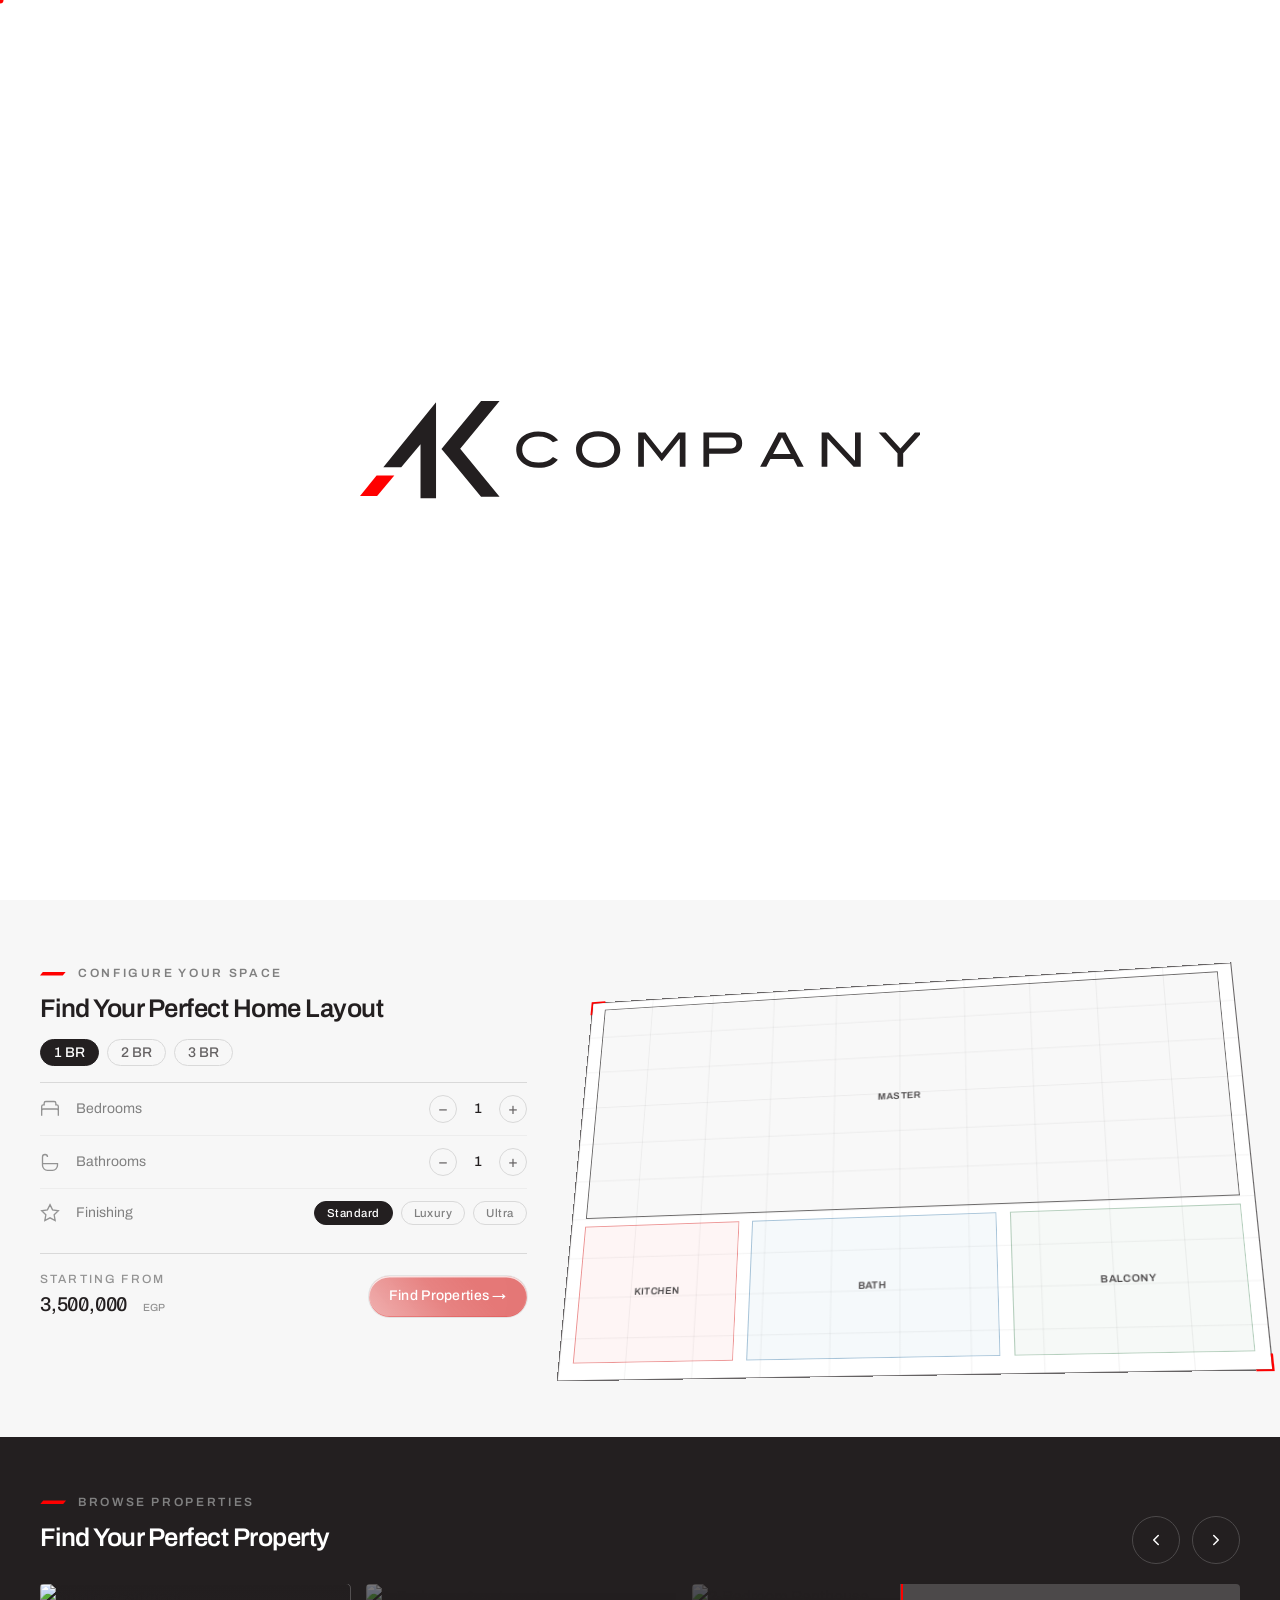
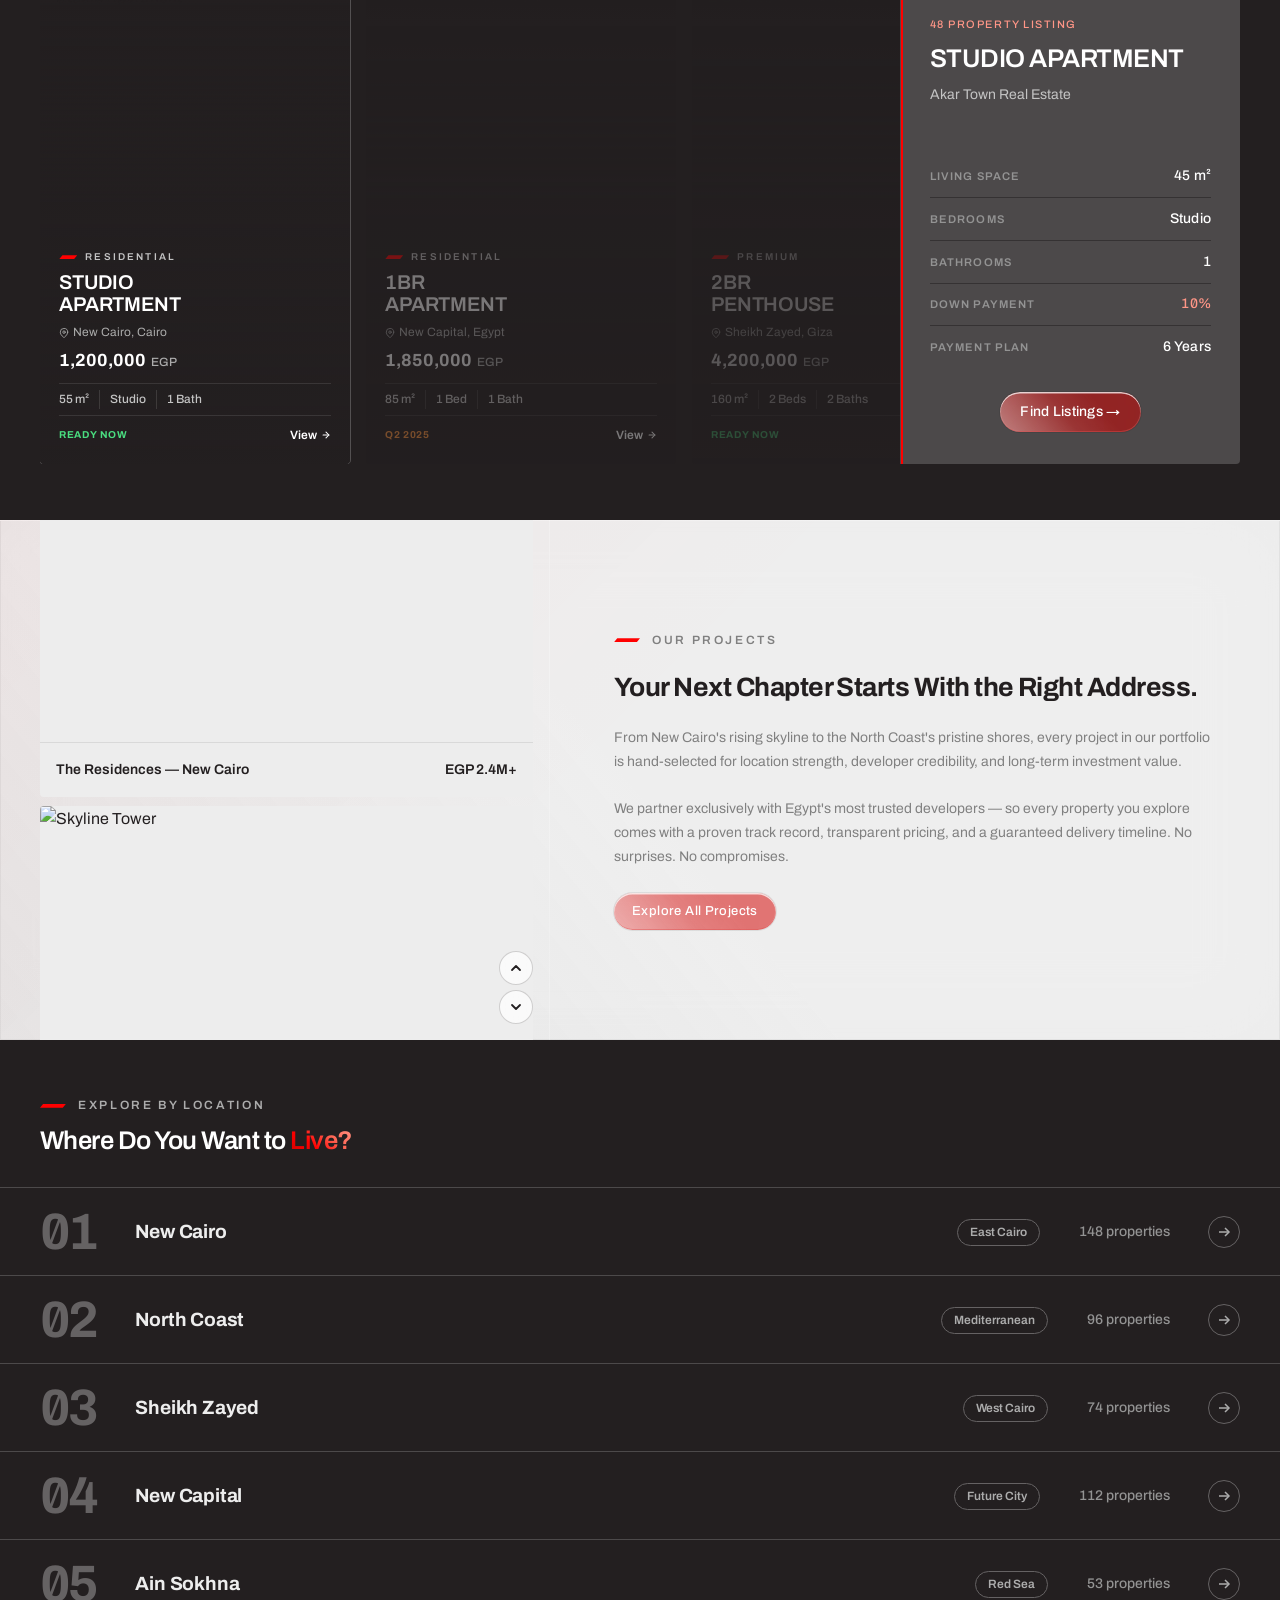
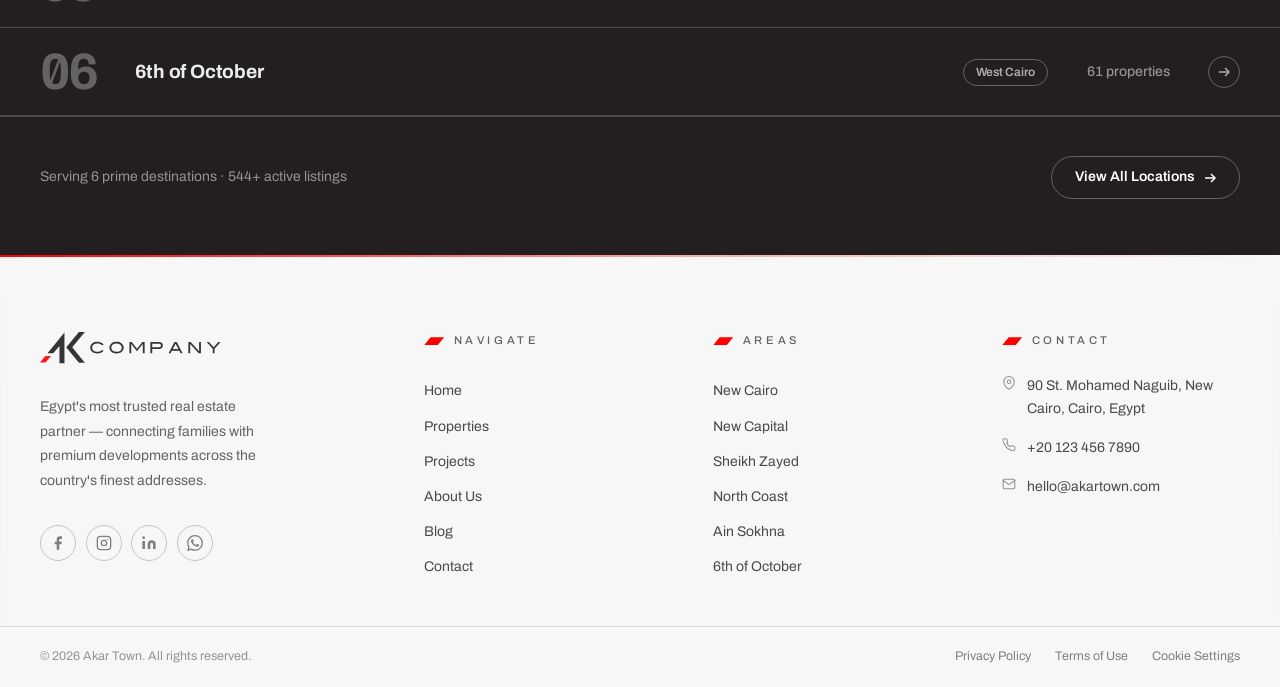
==== commit 2286ad38: "button update" ====
--- a/index.html
+++ b/index.html
@@ -333,14 +333,6 @@
       }
       .btn-accent:hover {
         transform: translateY(-1px);
-        box-shadow:
-          inset 0 1.5px 0 color-mix(in oklab, var(--n-0) 80%, transparent),
-          inset 0 -1px 0
-            color-mix(in oklab, var(--accent-fill) 40%, transparent),
-          inset 0 0 0 1px color-mix(in oklab, var(--n-0) 24%, transparent),
-          0 6px 18px -4px
-            color-mix(in oklab, var(--accent-fill) 45%, transparent),
-          0 2px 8px rgba(0, 0, 0, 0.2);
       }
       .btn-accent:active {
         transform: translateY(0);
@@ -1534,14 +1526,6 @@
       }
       .fnd-cta:hover {
         transform: translateY(-2px);
-        box-shadow:
-          inset 0 1.5px 0 color-mix(in oklab, var(--n-0) 80%, transparent),
-          inset 0 -1px 0
-            color-mix(in oklab, var(--accent-fill) 40%, transparent),
-          inset 0 0 0 1px color-mix(in oklab, var(--n-0) 24%, transparent),
-          0 6px 18px -4px
-            color-mix(in oklab, var(--accent-fill) 45%, transparent),
-          0 2px 8px rgba(0, 0, 0, 0.2);
       }
       .fnd-cta:active {
         transform: translateY(0);
@@ -2687,12 +2671,6 @@
       }
       .proj-stmt-cta:hover {
         transform: translateY(-1px);
-        box-shadow:
-          inset 0 1.5px 0 color-mix(in oklab, var(--n-0) 80%, transparent),
-          inset 0 -1px 0 color-mix(in oklab, var(--n-0) 20%, transparent),
-          inset 0 0 0 1px color-mix(in oklab, var(--n-0) 24%, transparent),
-          0 6px 18px -4px color-mix(in oklab, var(--n-0) 25%, transparent),
-          0 2px 8px rgba(0, 0, 0, 0.2);
       }
 
       /* Slider controls */
@@ -4785,7 +4763,8 @@
               </p>
               <a
                 href="projects.html"
-                class="proj-stmt-cta"
+                class="btn btn-accent"
+                style="align-self: flex-start"
                 data-i18n="proj.cta"
               >
                 Explore All Projects
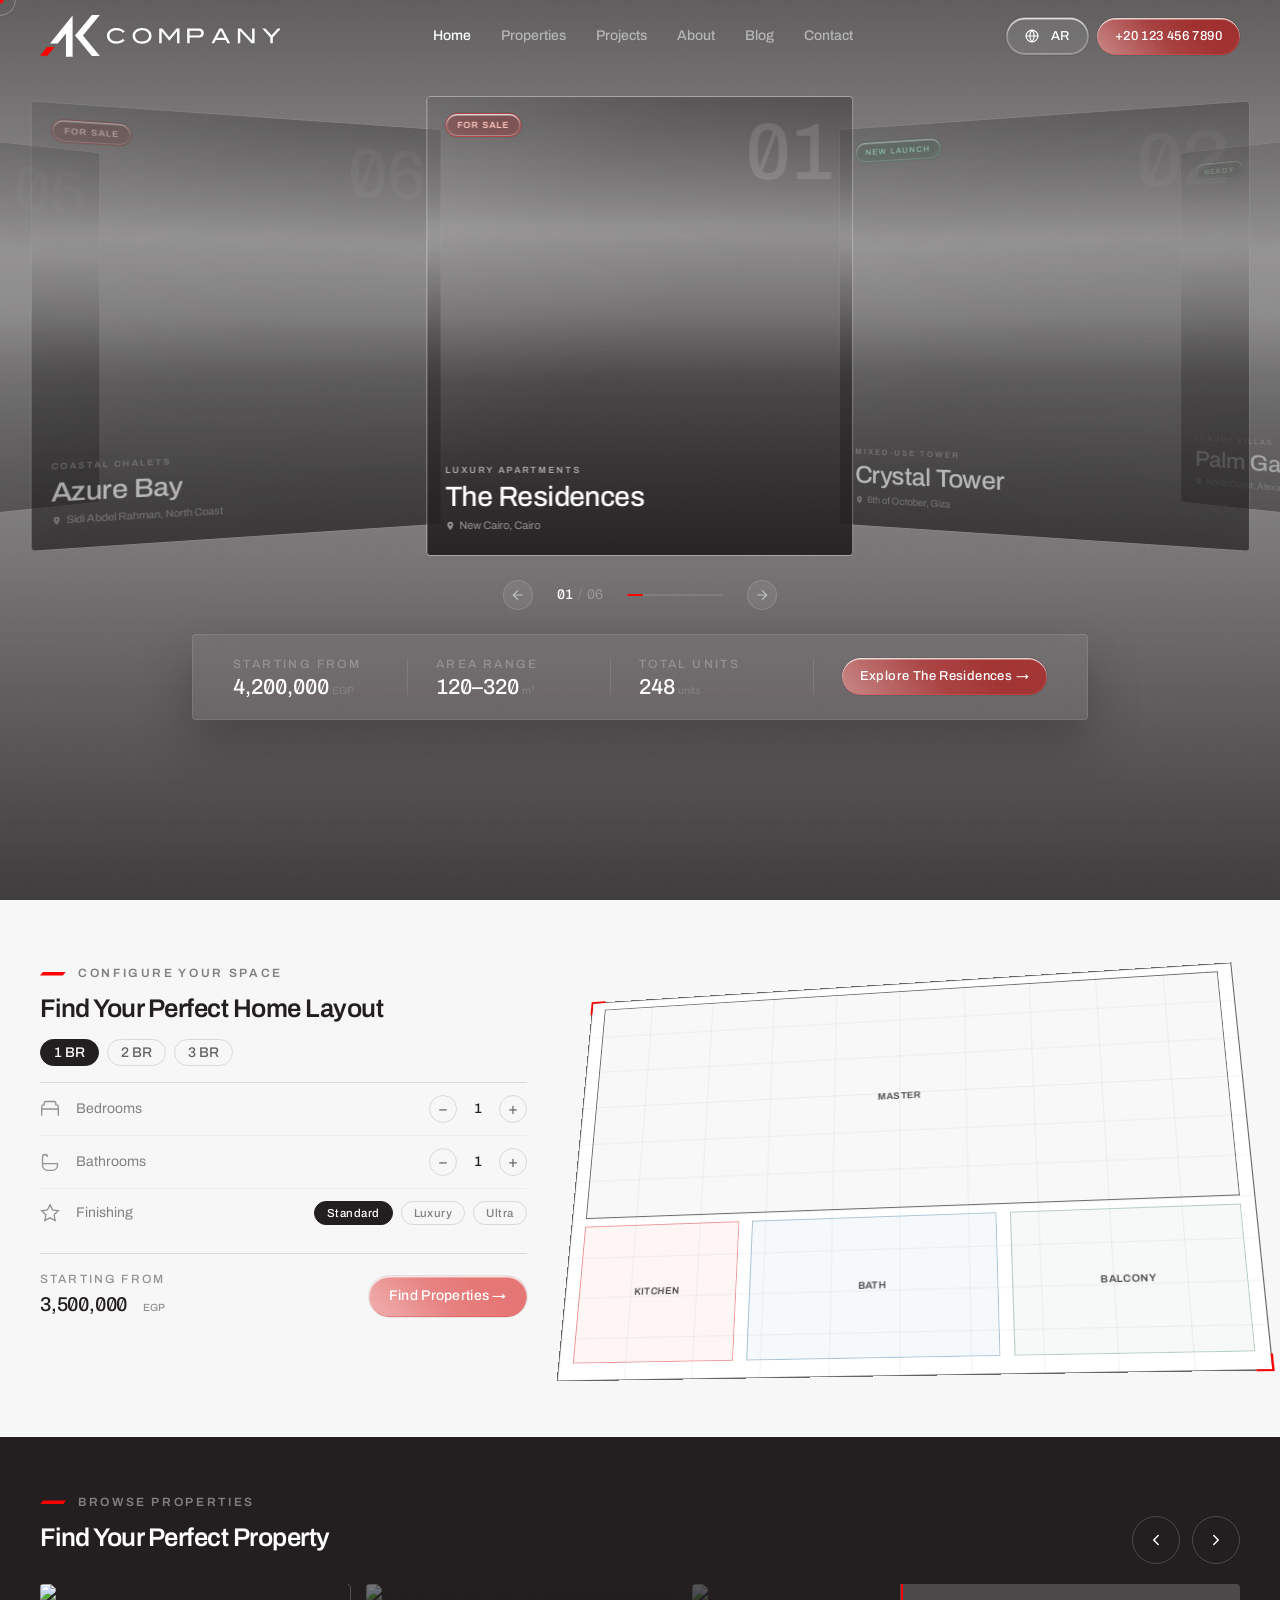
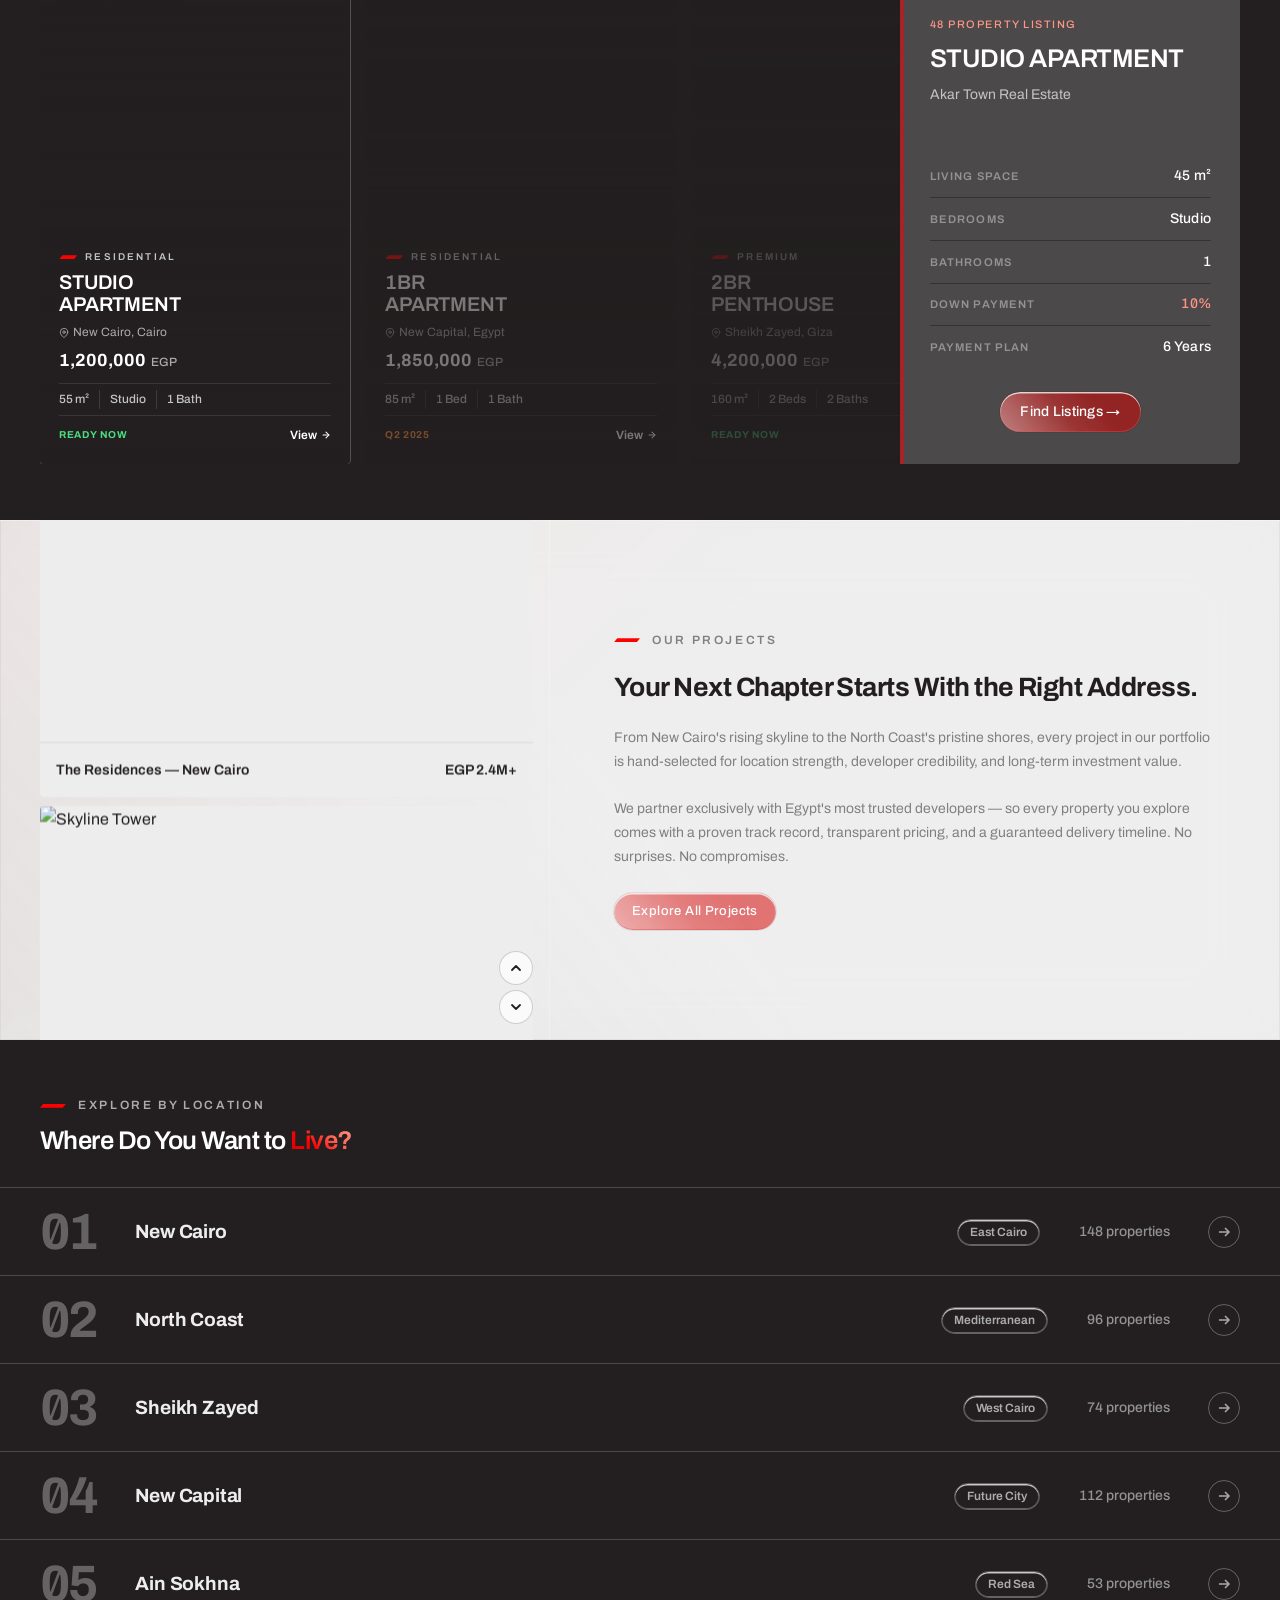
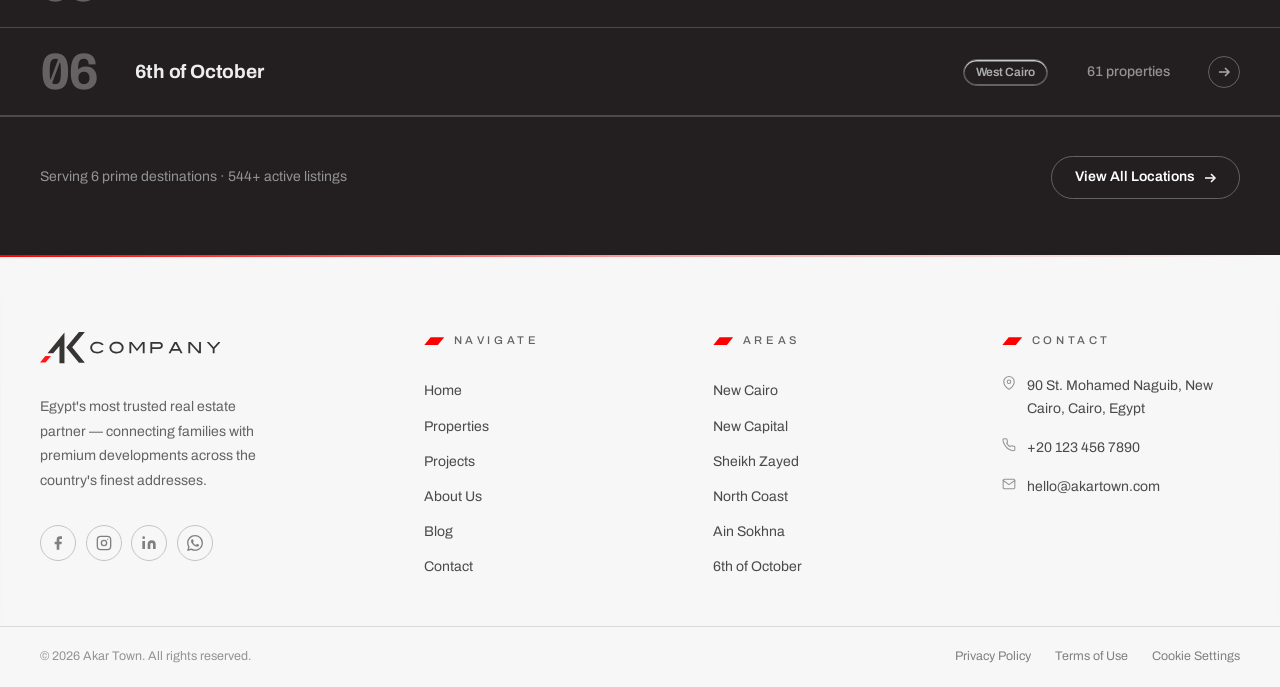
==== commit cb0e081b: "UI updates" ====
--- a/index.html
+++ b/index.html
@@ -791,6 +791,11 @@
         background: rgba(255, 255, 255, 0.1);
         border: 1px solid rgba(255, 255, 255, 0.18);
         color: rgba(255, 255, 255, 0.8);
+        box-shadow:
+          inset 0 1.5px 0 color-mix(in oklab, var(--n-0) 70%, transparent),
+          inset 0 -1px 0 color-mix(in oklab, var(--n-0) 15%, transparent),
+          inset 0 0 0 1px color-mix(in oklab, var(--n-0) 18%, transparent),
+          0 0 0 1px rgba(0, 0, 0, 0.08);
       }
       .hs-badge--sale {
         background: rgba(255, 0, 0, 0.18);
@@ -2245,6 +2250,11 @@
           color 0.3s ease,
           border-color 0.3s ease,
           background 0.3s ease;
+        box-shadow:
+          inset 0 1.5px 0 color-mix(in oklab, var(--n-0) 70%, transparent),
+          inset 0 -1px 0 color-mix(in oklab, var(--n-0) 15%, transparent),
+          inset 0 0 0 1px color-mix(in oklab, var(--n-0) 18%, transparent),
+          0 0 0 1px rgba(0, 0, 0, 0.08);
       }
       .loc-item:hover .loc-tag,
       .loc-item.is-open .loc-tag {
@@ -2361,6 +2371,11 @@
         padding: 3px 9px;
         background: color-mix(in oklab, var(--n-0) 6%, transparent);
         border: 1px solid var(--n-700);
+        box-shadow:
+          inset 0 1.5px 0 color-mix(in oklab, var(--n-0) 70%, transparent),
+          inset 0 -1px 0 color-mix(in oklab, var(--n-0) 15%, transparent),
+          inset 0 0 0 1px color-mix(in oklab, var(--n-0) 18%, transparent),
+          0 0 0 1px rgba(0, 0, 0, 0.08);
         border-radius: 4px;
         white-space: nowrap;
         transition:
@@ -3513,10 +3528,7 @@
             </svg>
             <span class="lang-indicator">AR</span>
           </button>
-          <a href="tel:+201234567890" class="btn btn-ghost">+20 123 456 7890</a>
-          <a href="properties.html" class="btn btn-accent" data-i18n="nav.find"
-            >Find Property</a
-          >
+          <a href="tel:+201234567890" class="btn btn-accent">+20 123 456 7890</a>
           <button
             class="hamburger"
             id="hbgBtn"
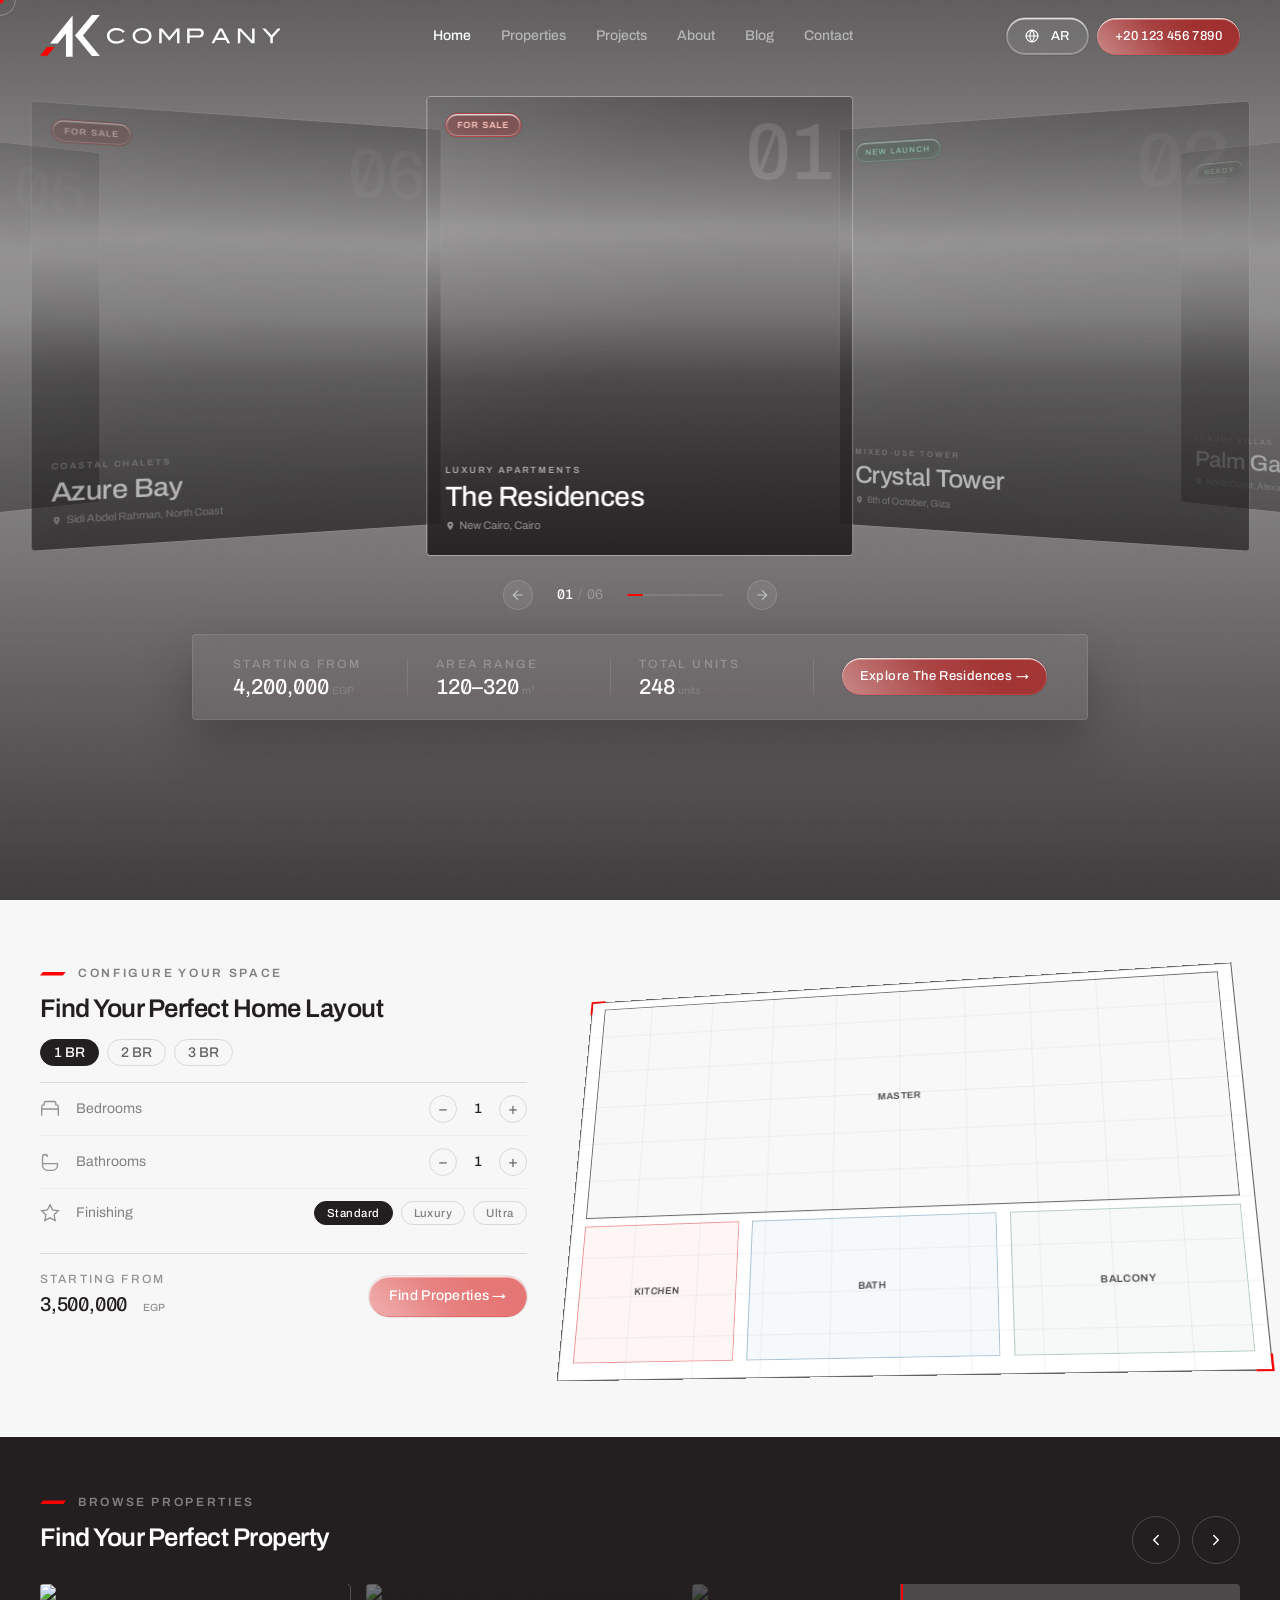
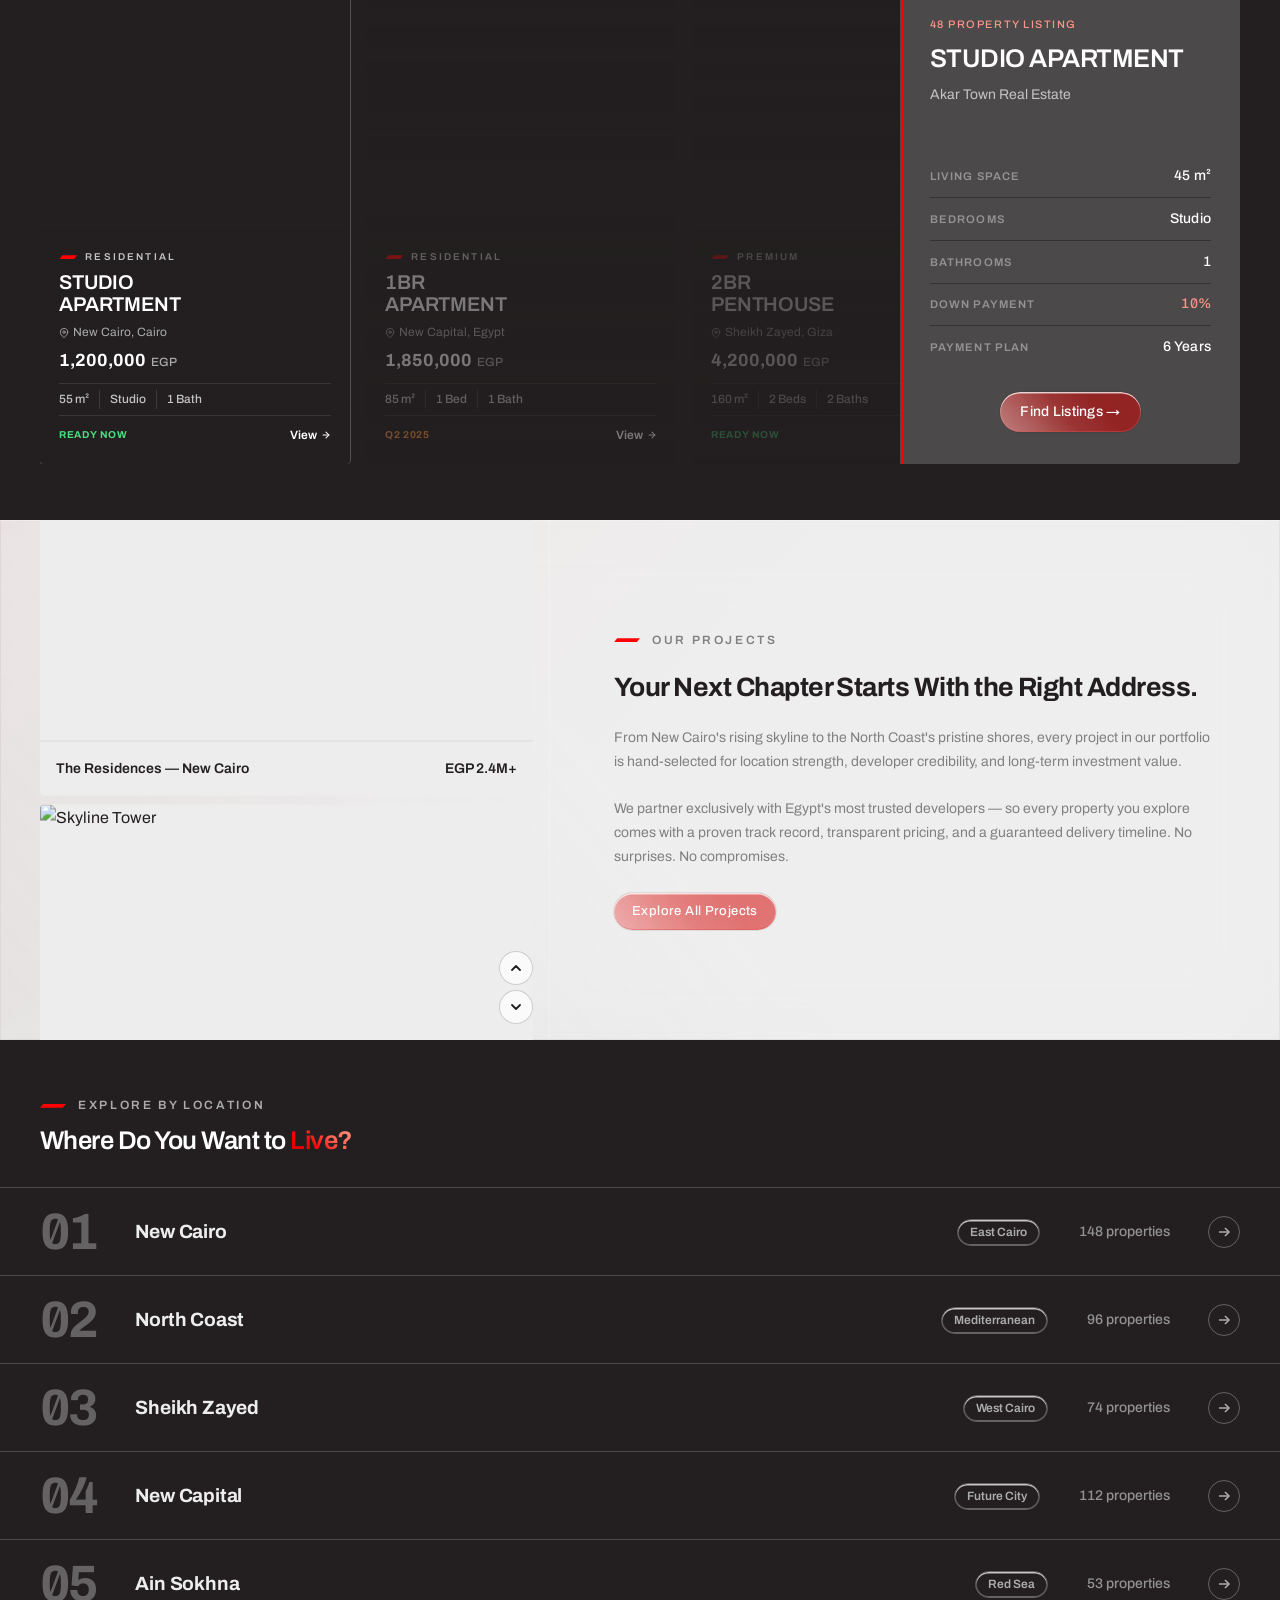
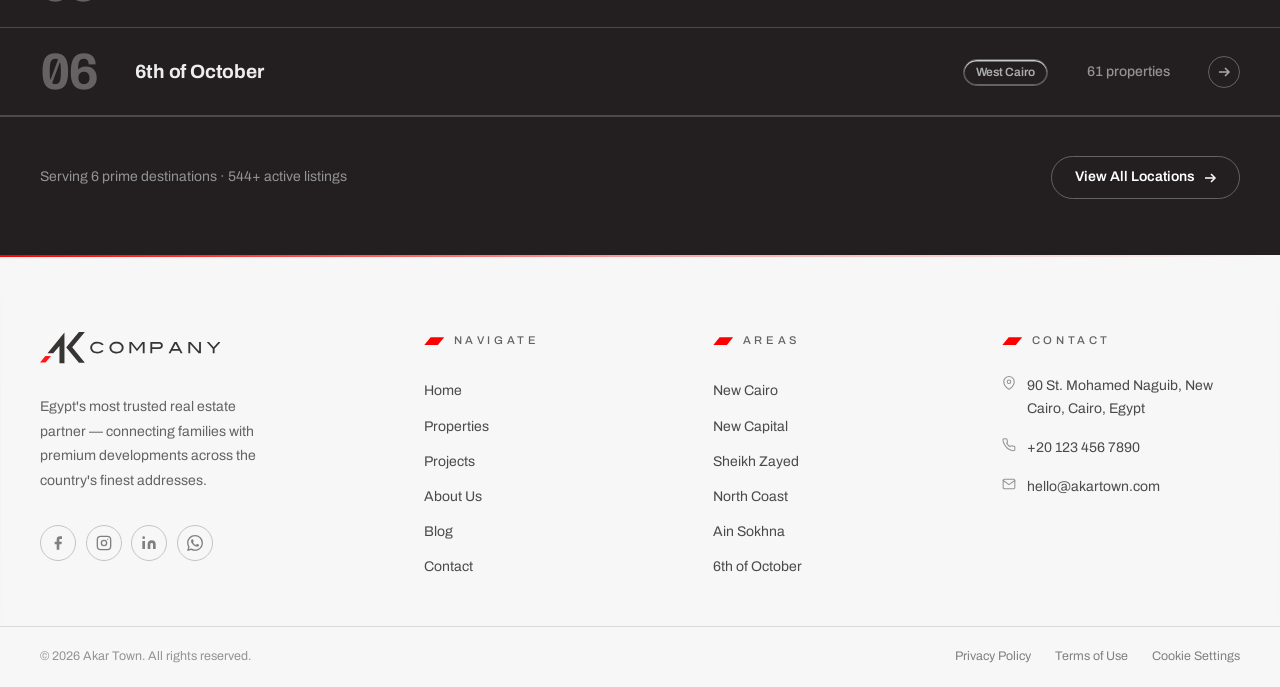
==== commit cf4e3d57: "Fix button issue" ====
--- a/index.html
+++ b/index.html
@@ -1072,11 +1072,9 @@
         font-size: 11px;
         padding: 7px 9px;
       }
-      [dir="rtl"] .hdr-right .btn,
-      [dir="rtl"] .btn-ghost,
-      [dir="rtl"] .btn-accent {
+      [dir="rtl"] .hdr-right .btn {
         font-size: 11px;
-        padding: 7px 13px;
+        line-height: 1;
       }
       @media (max-width: 768px) {
         :root {
